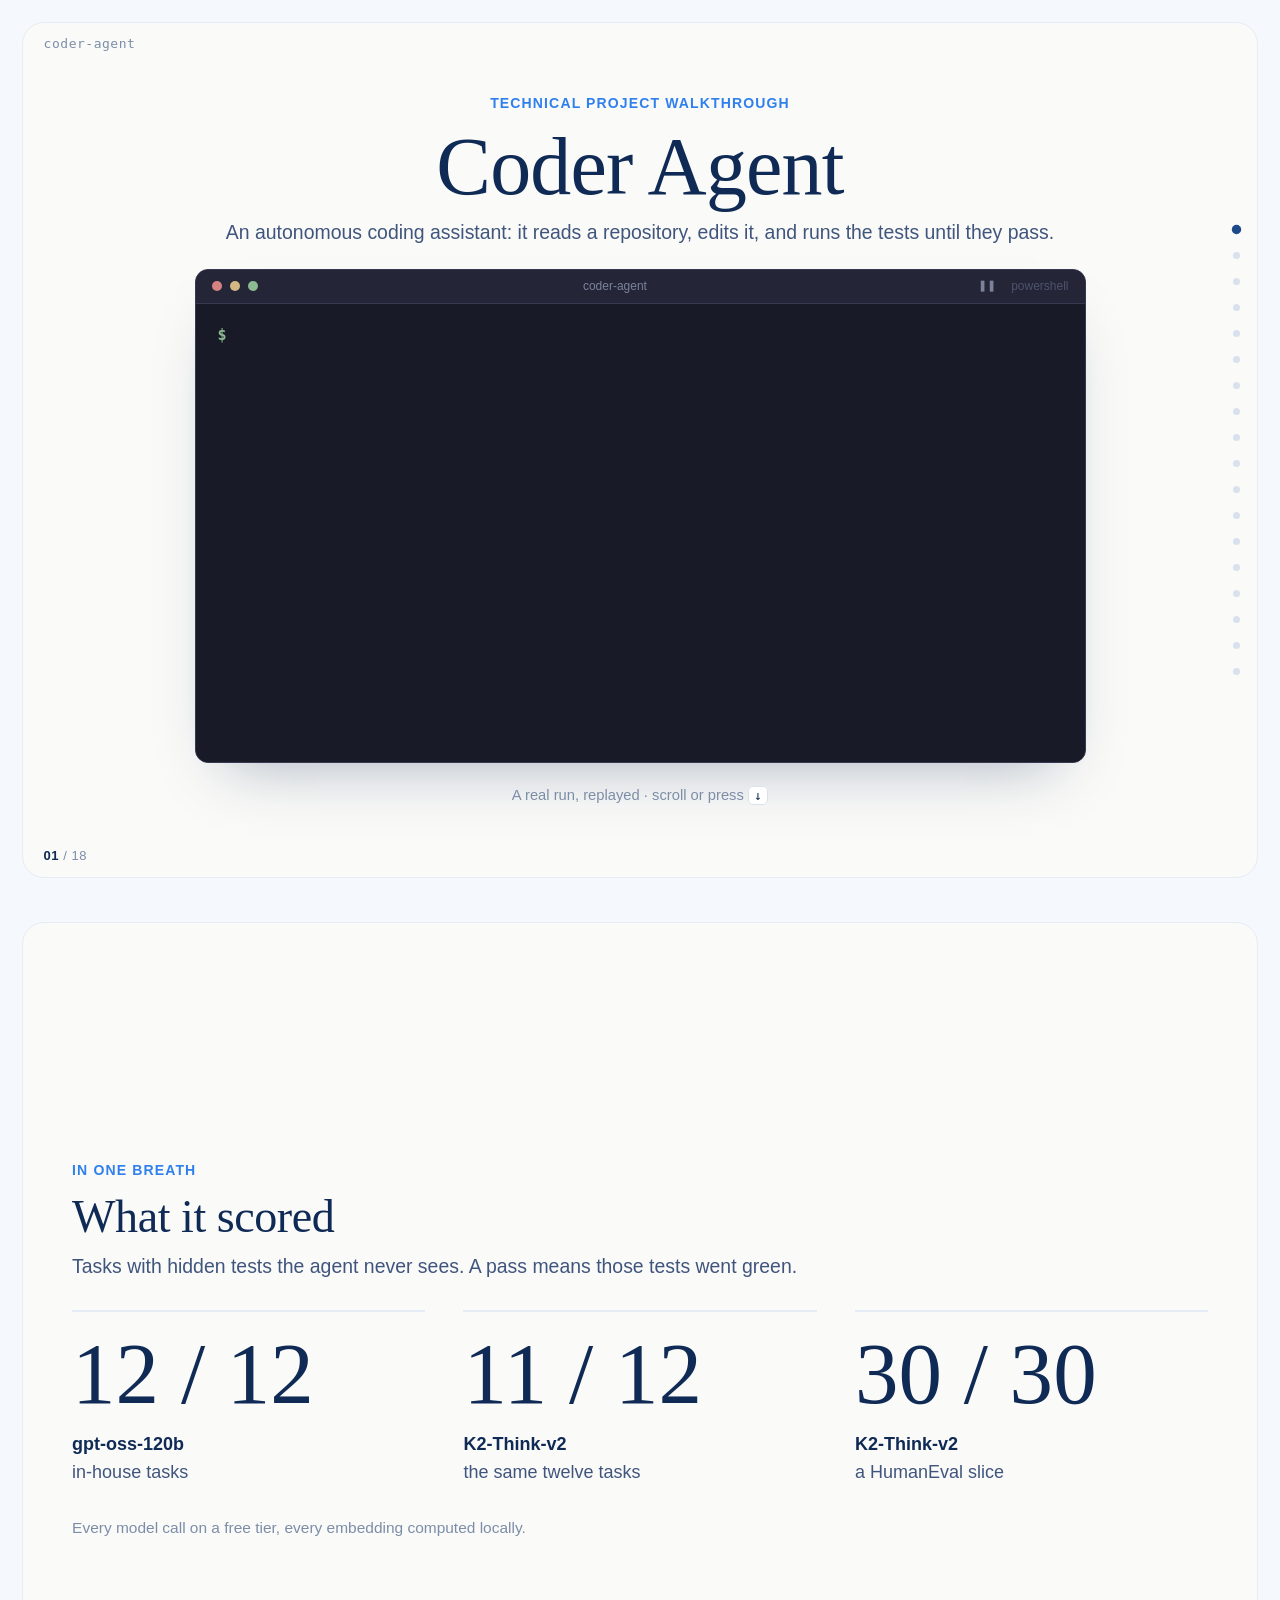
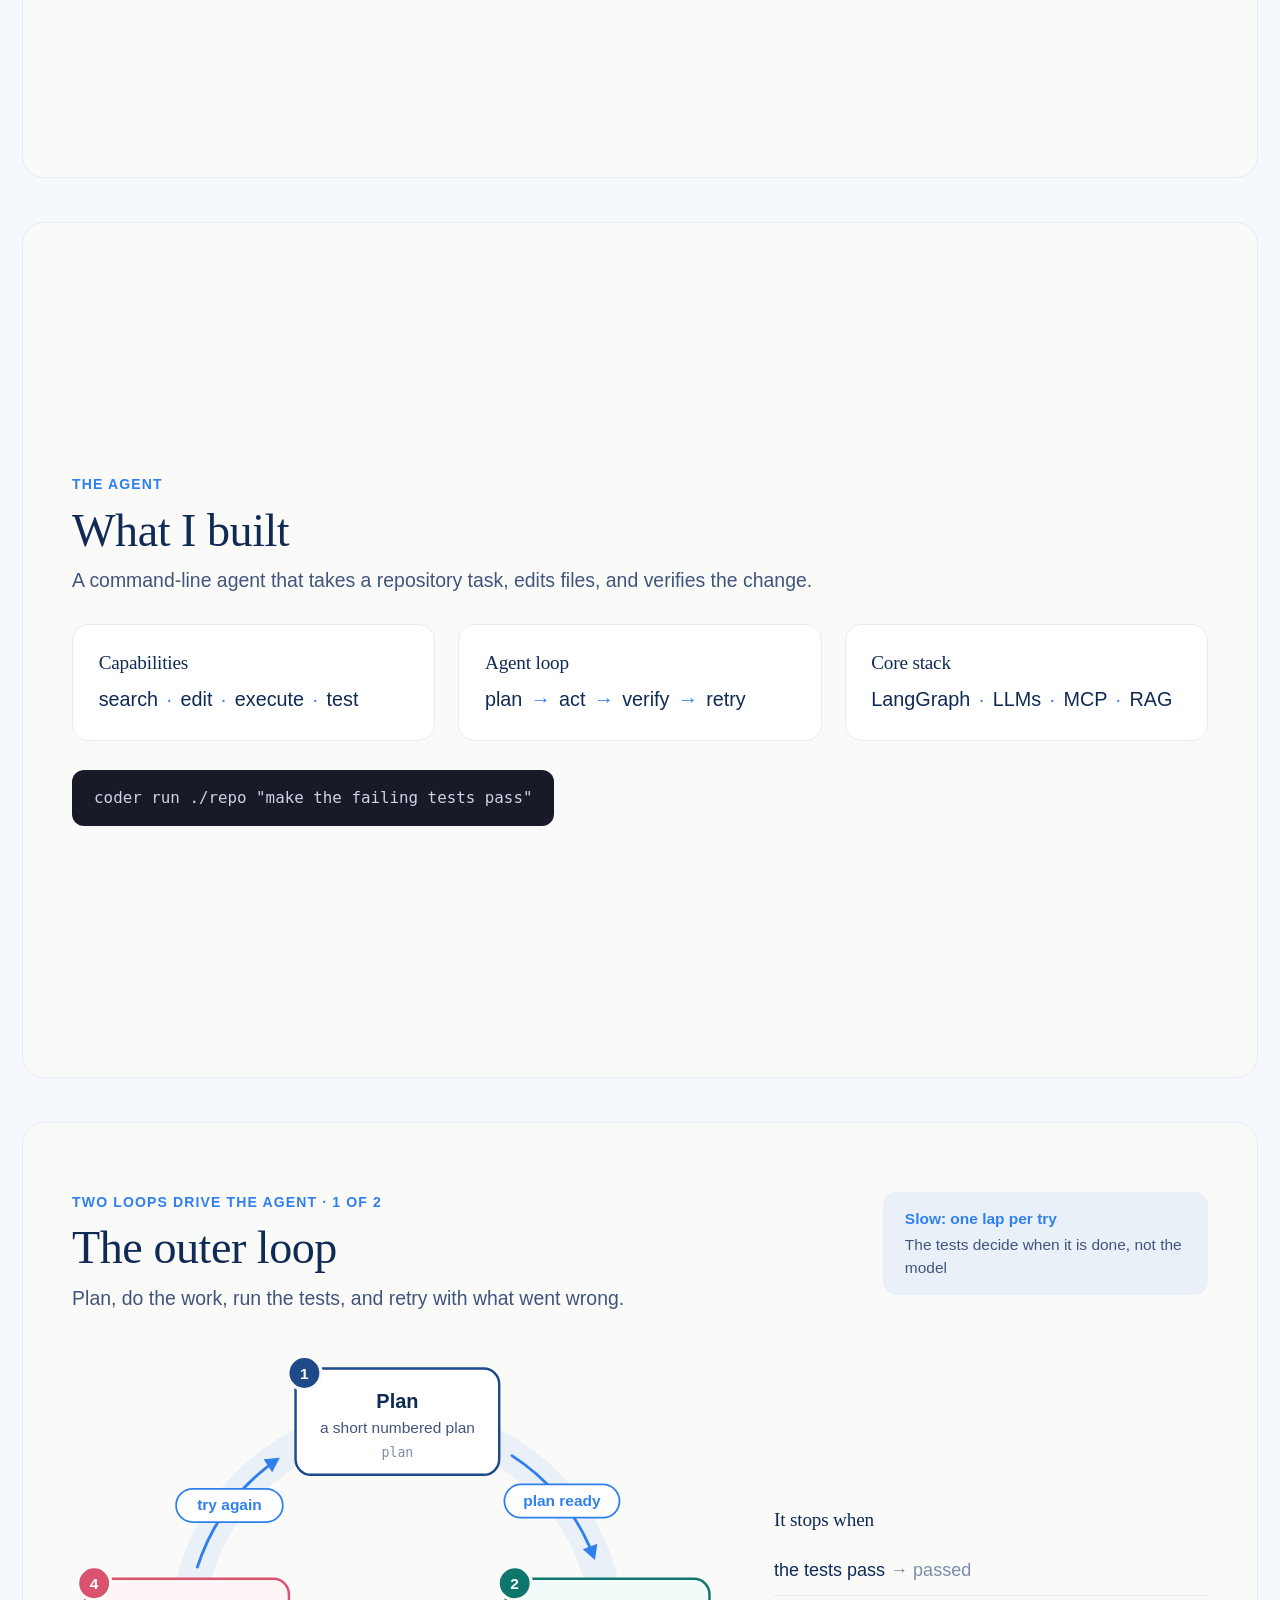
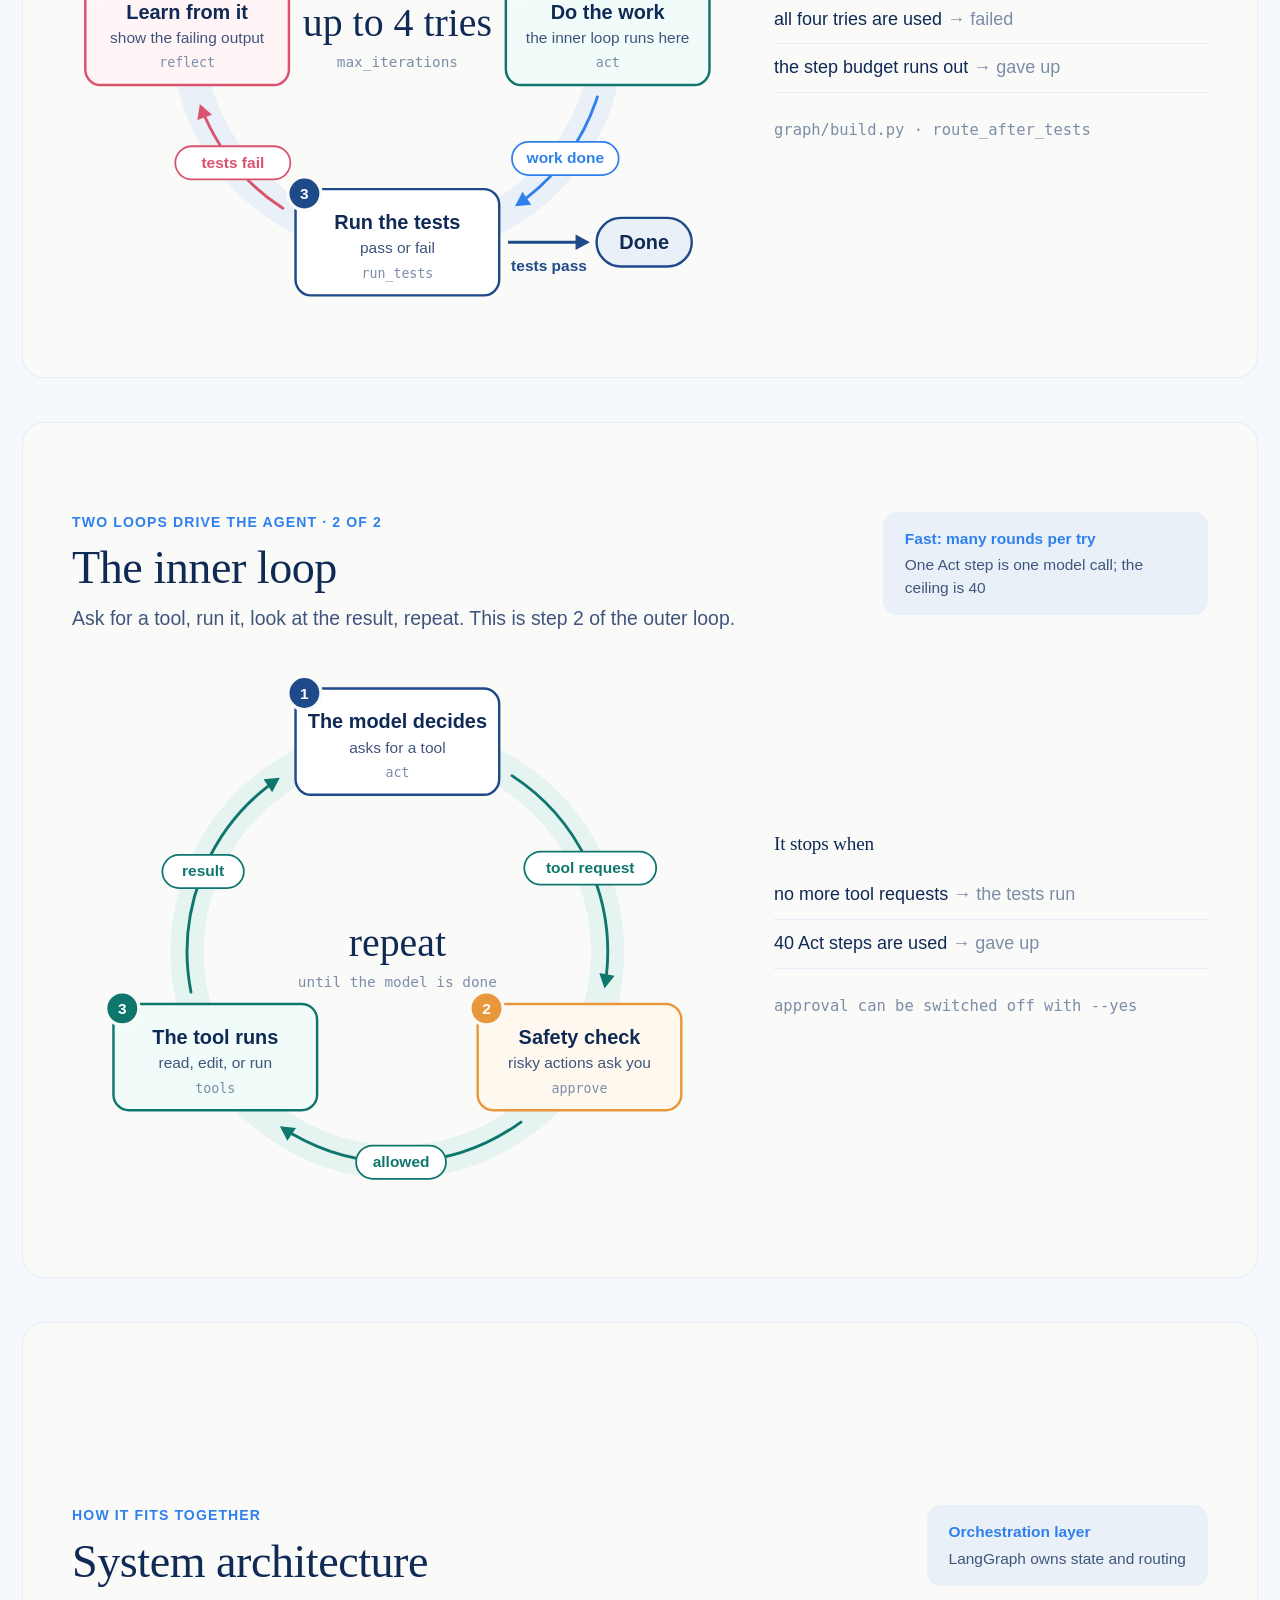
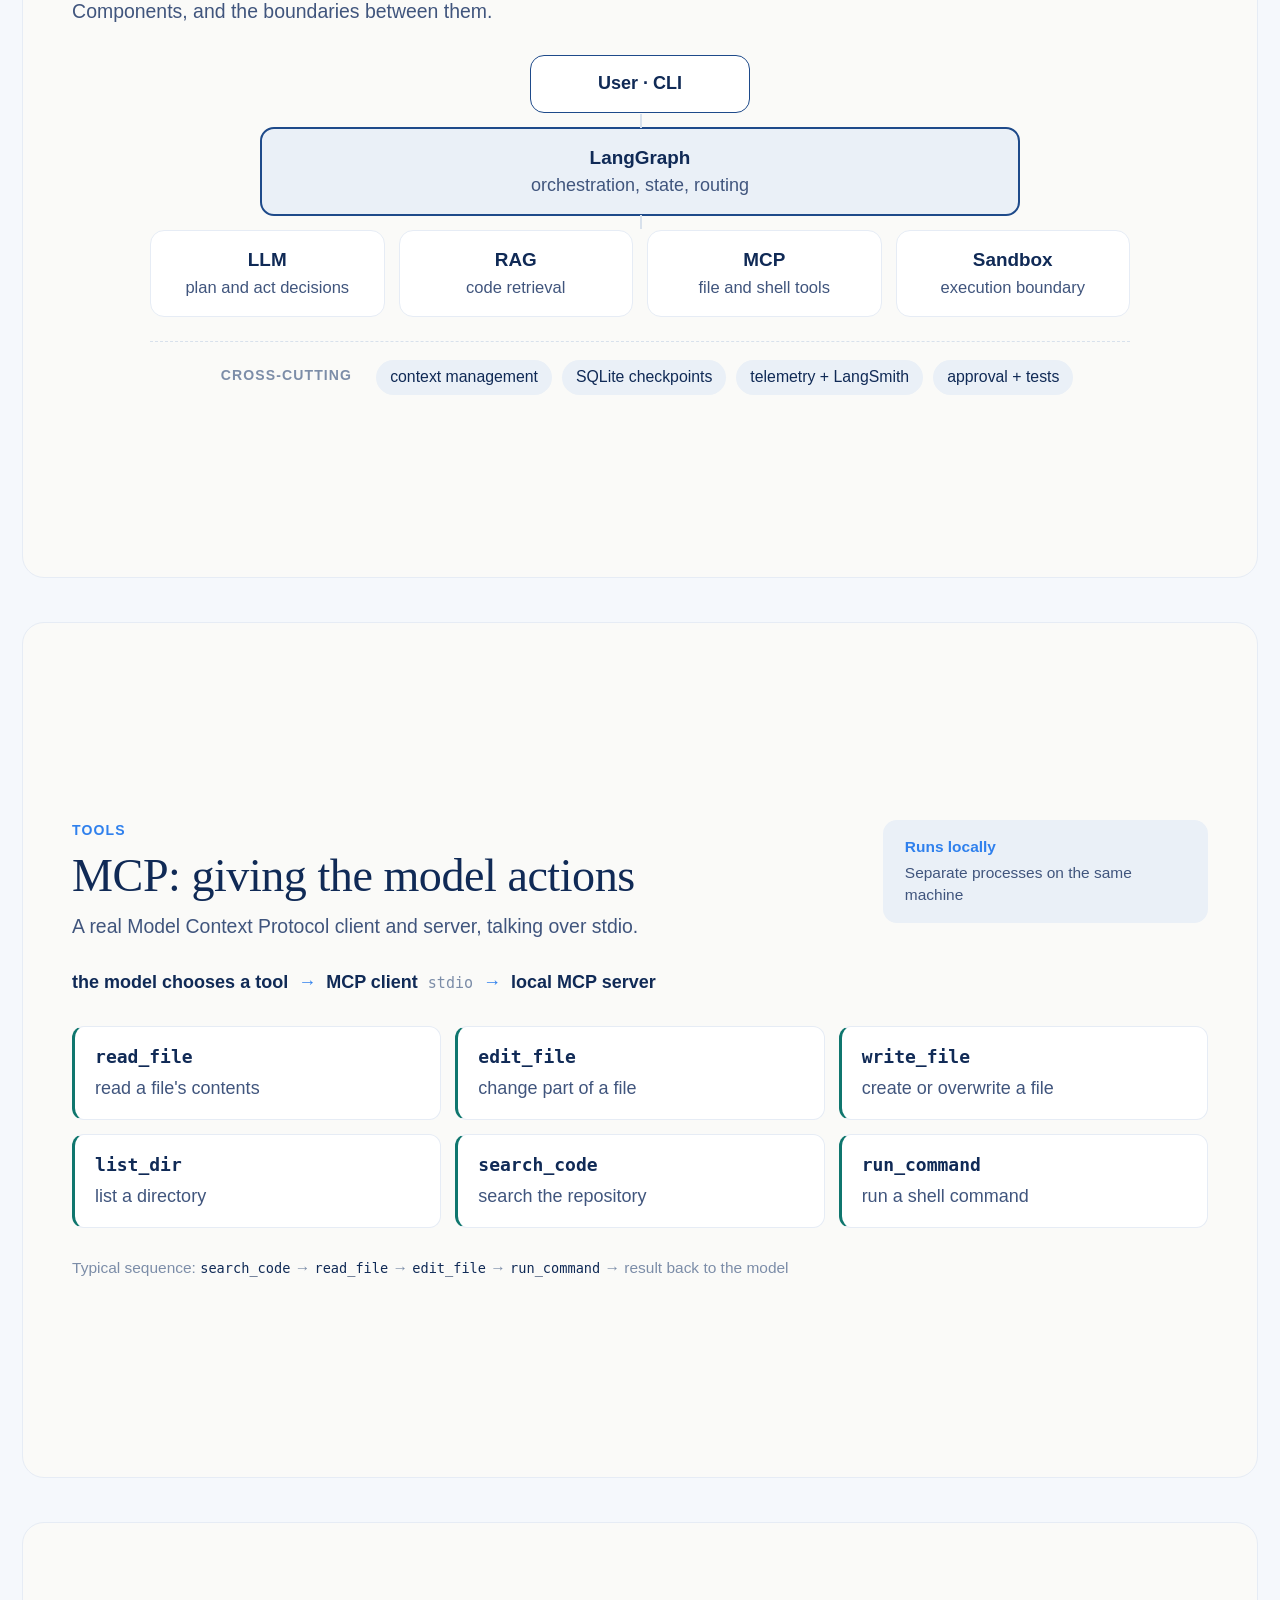
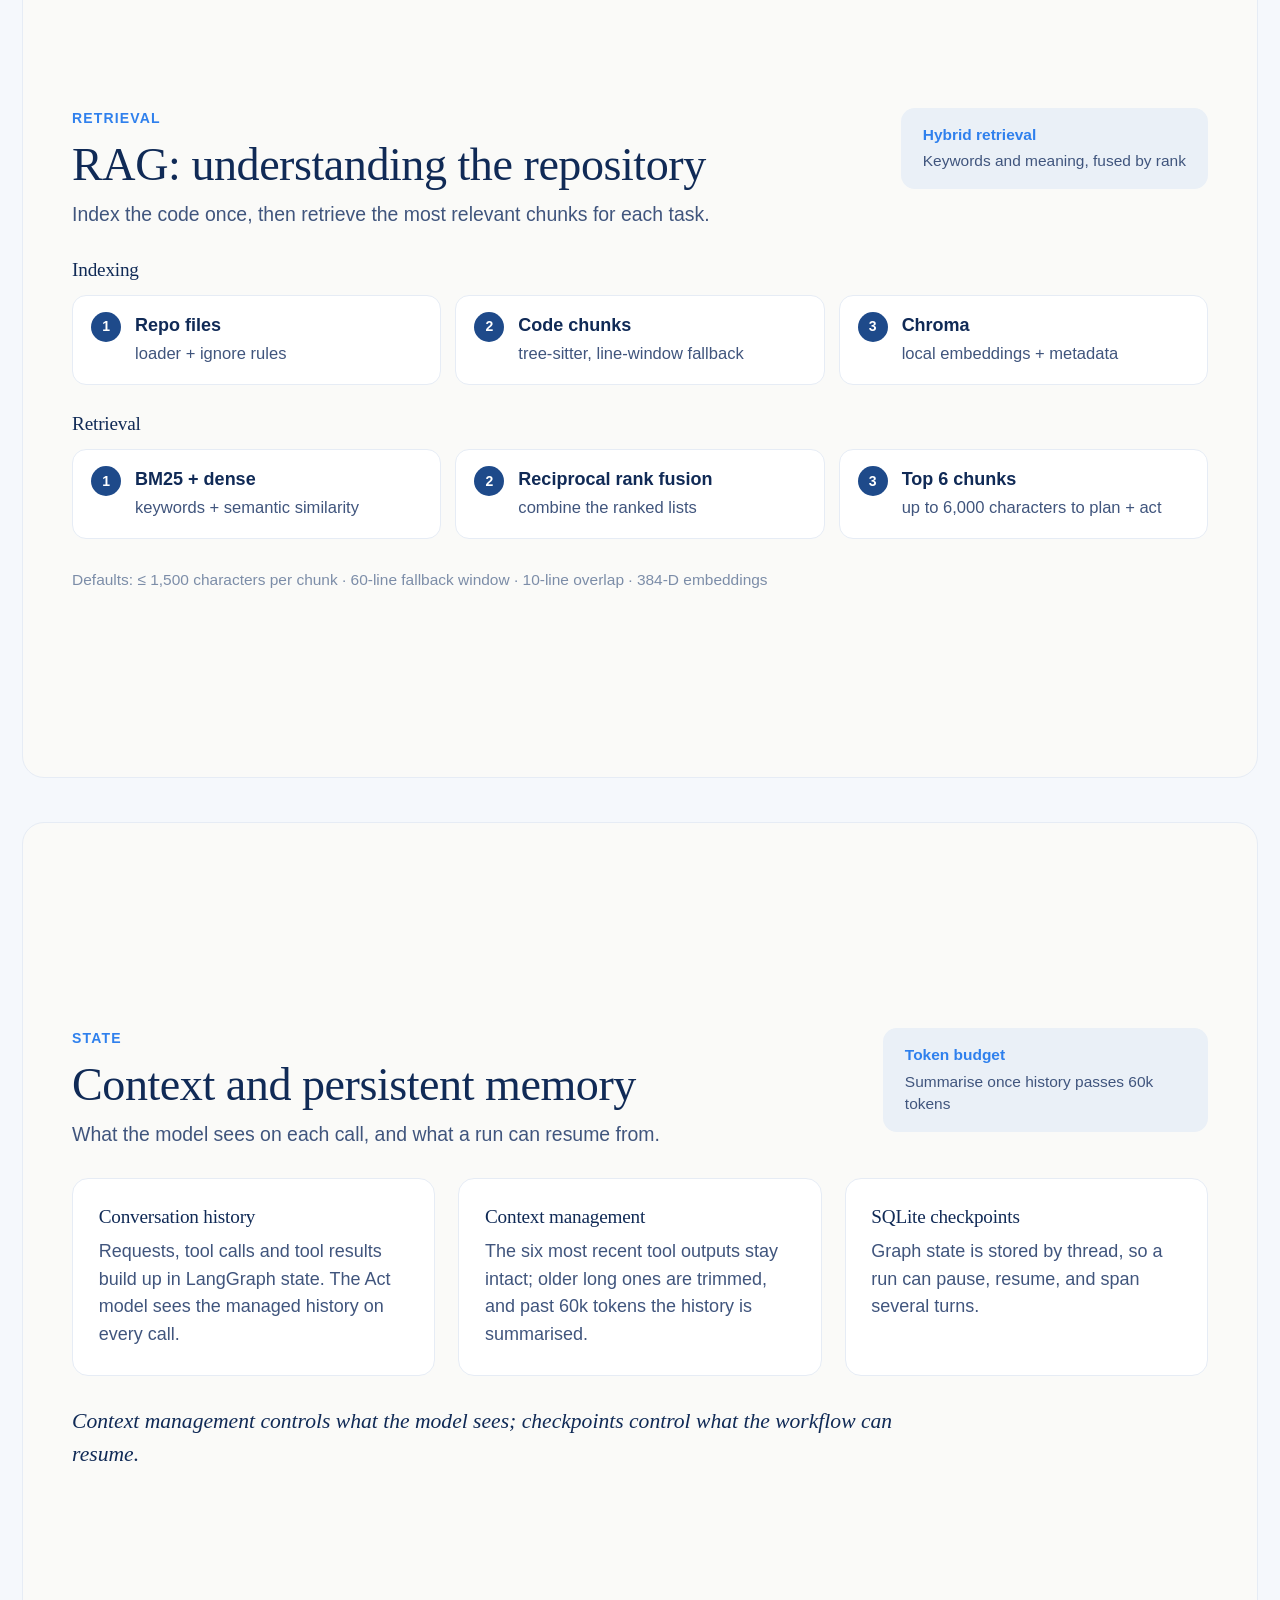
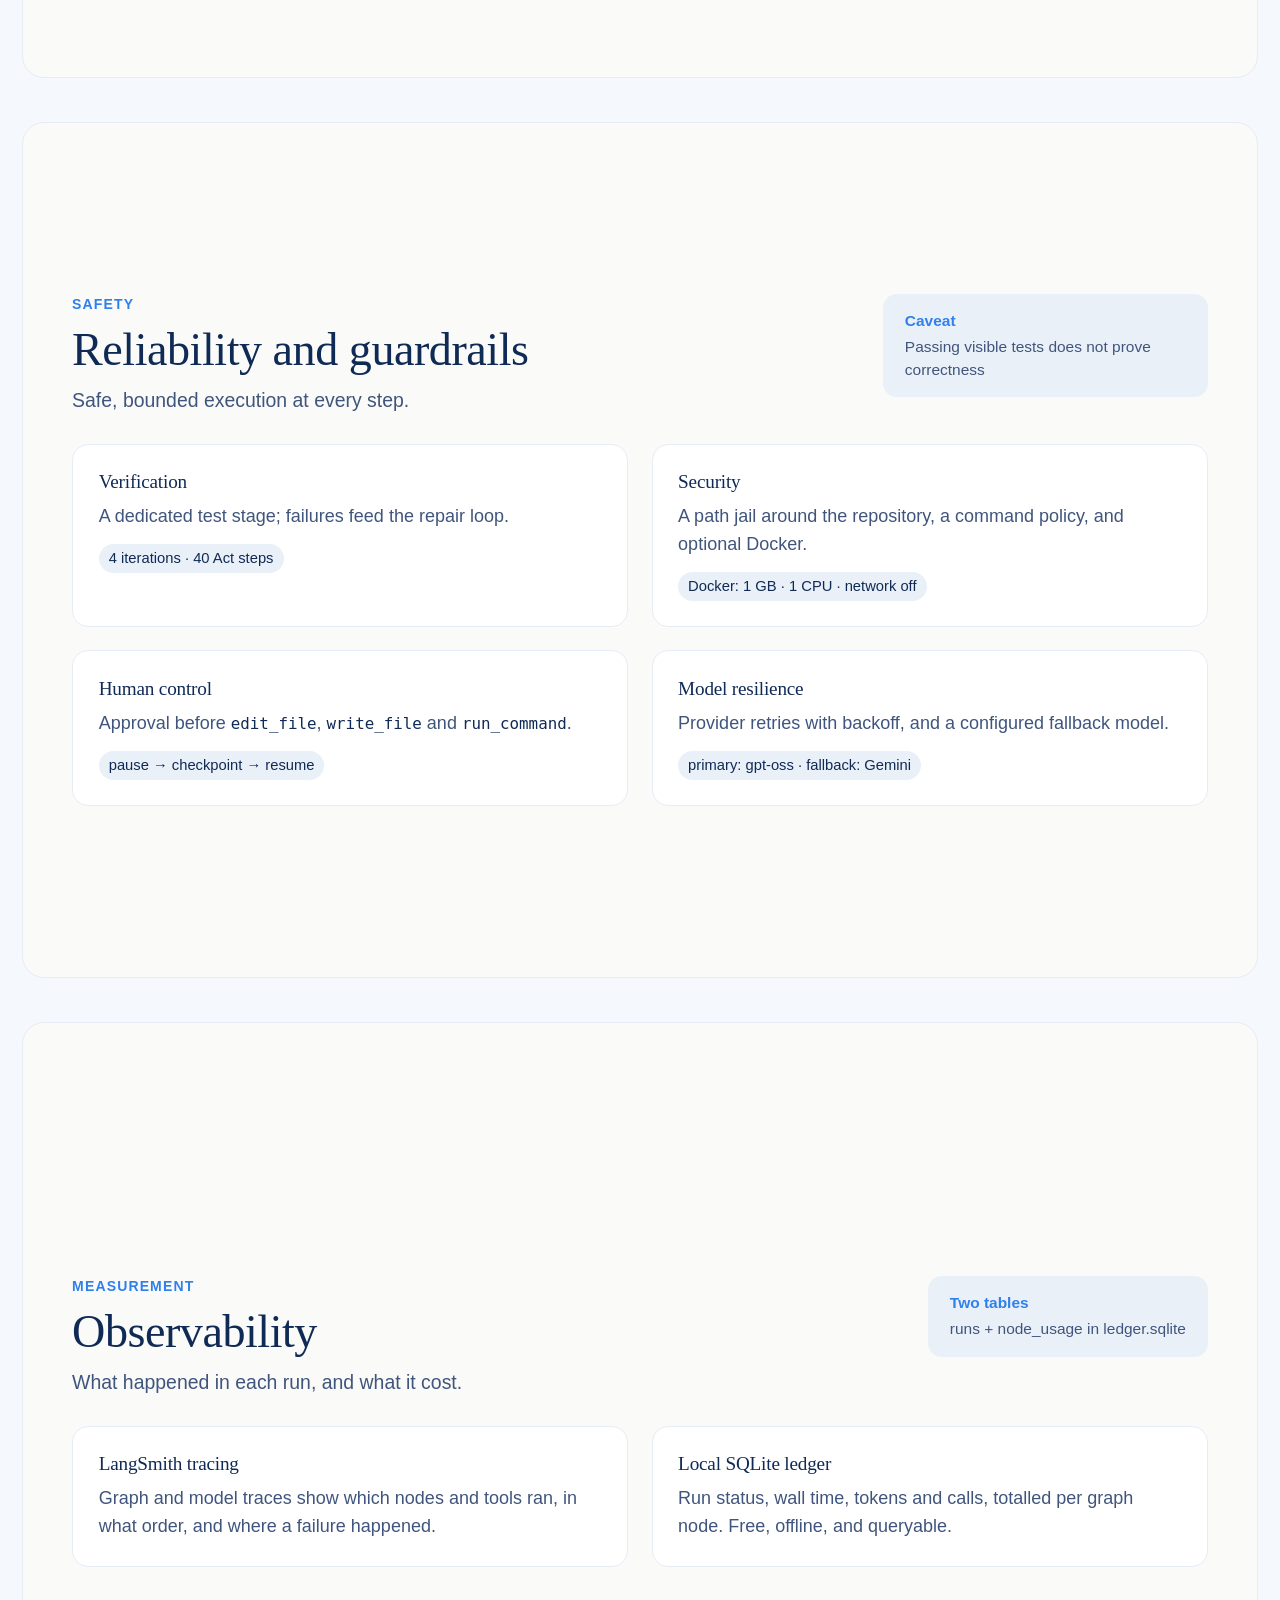
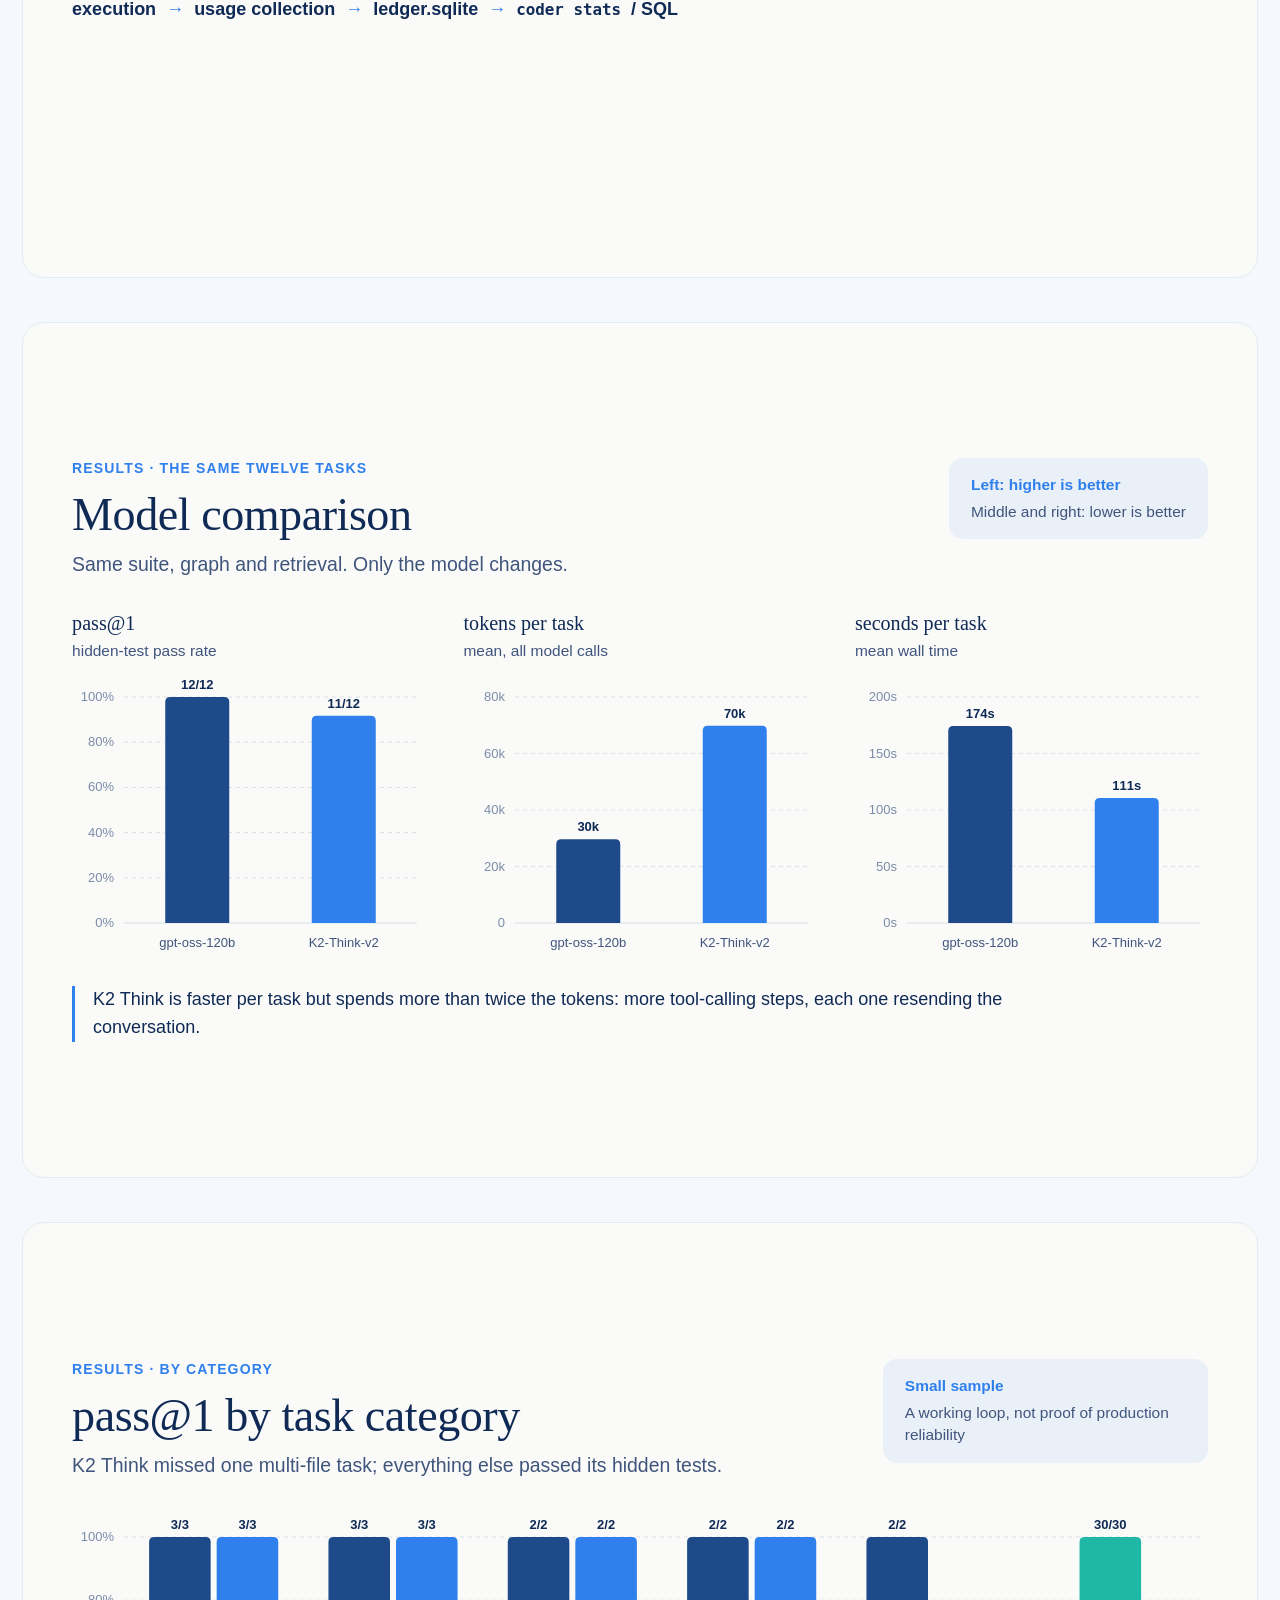
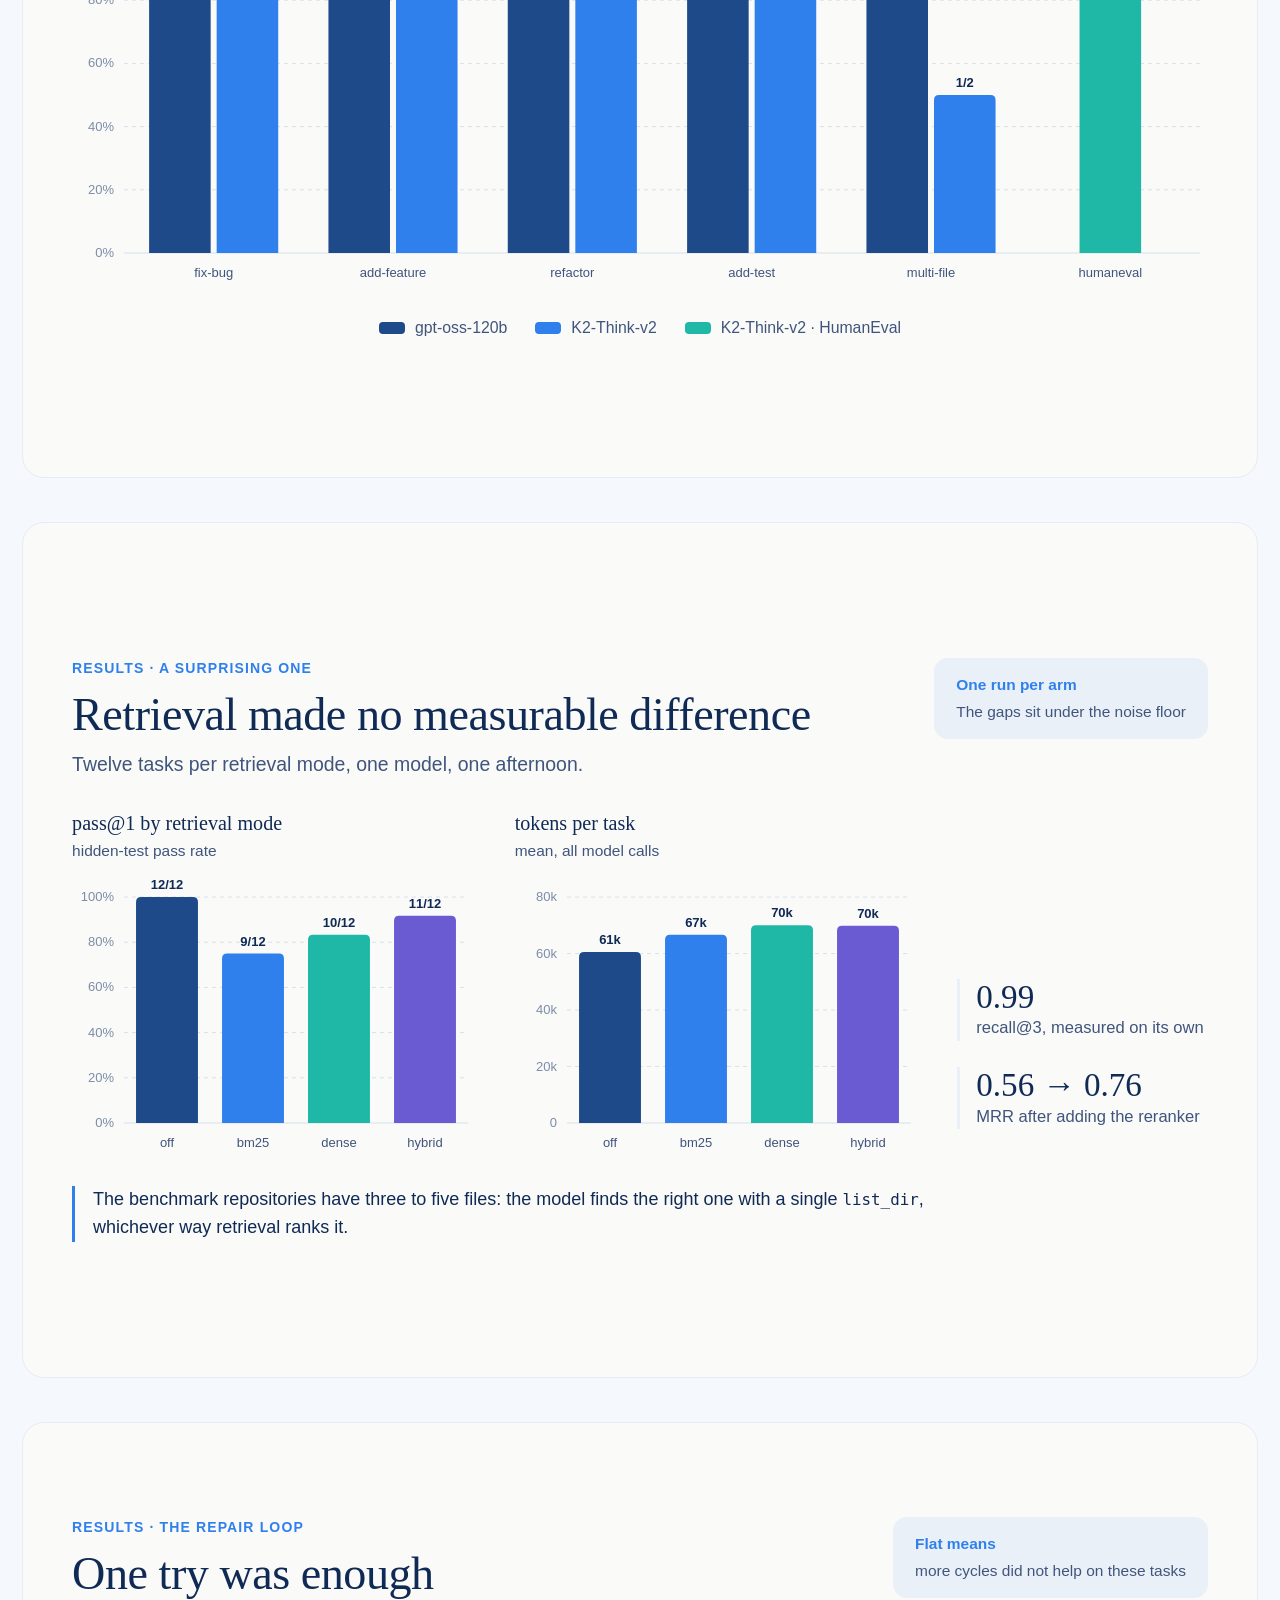
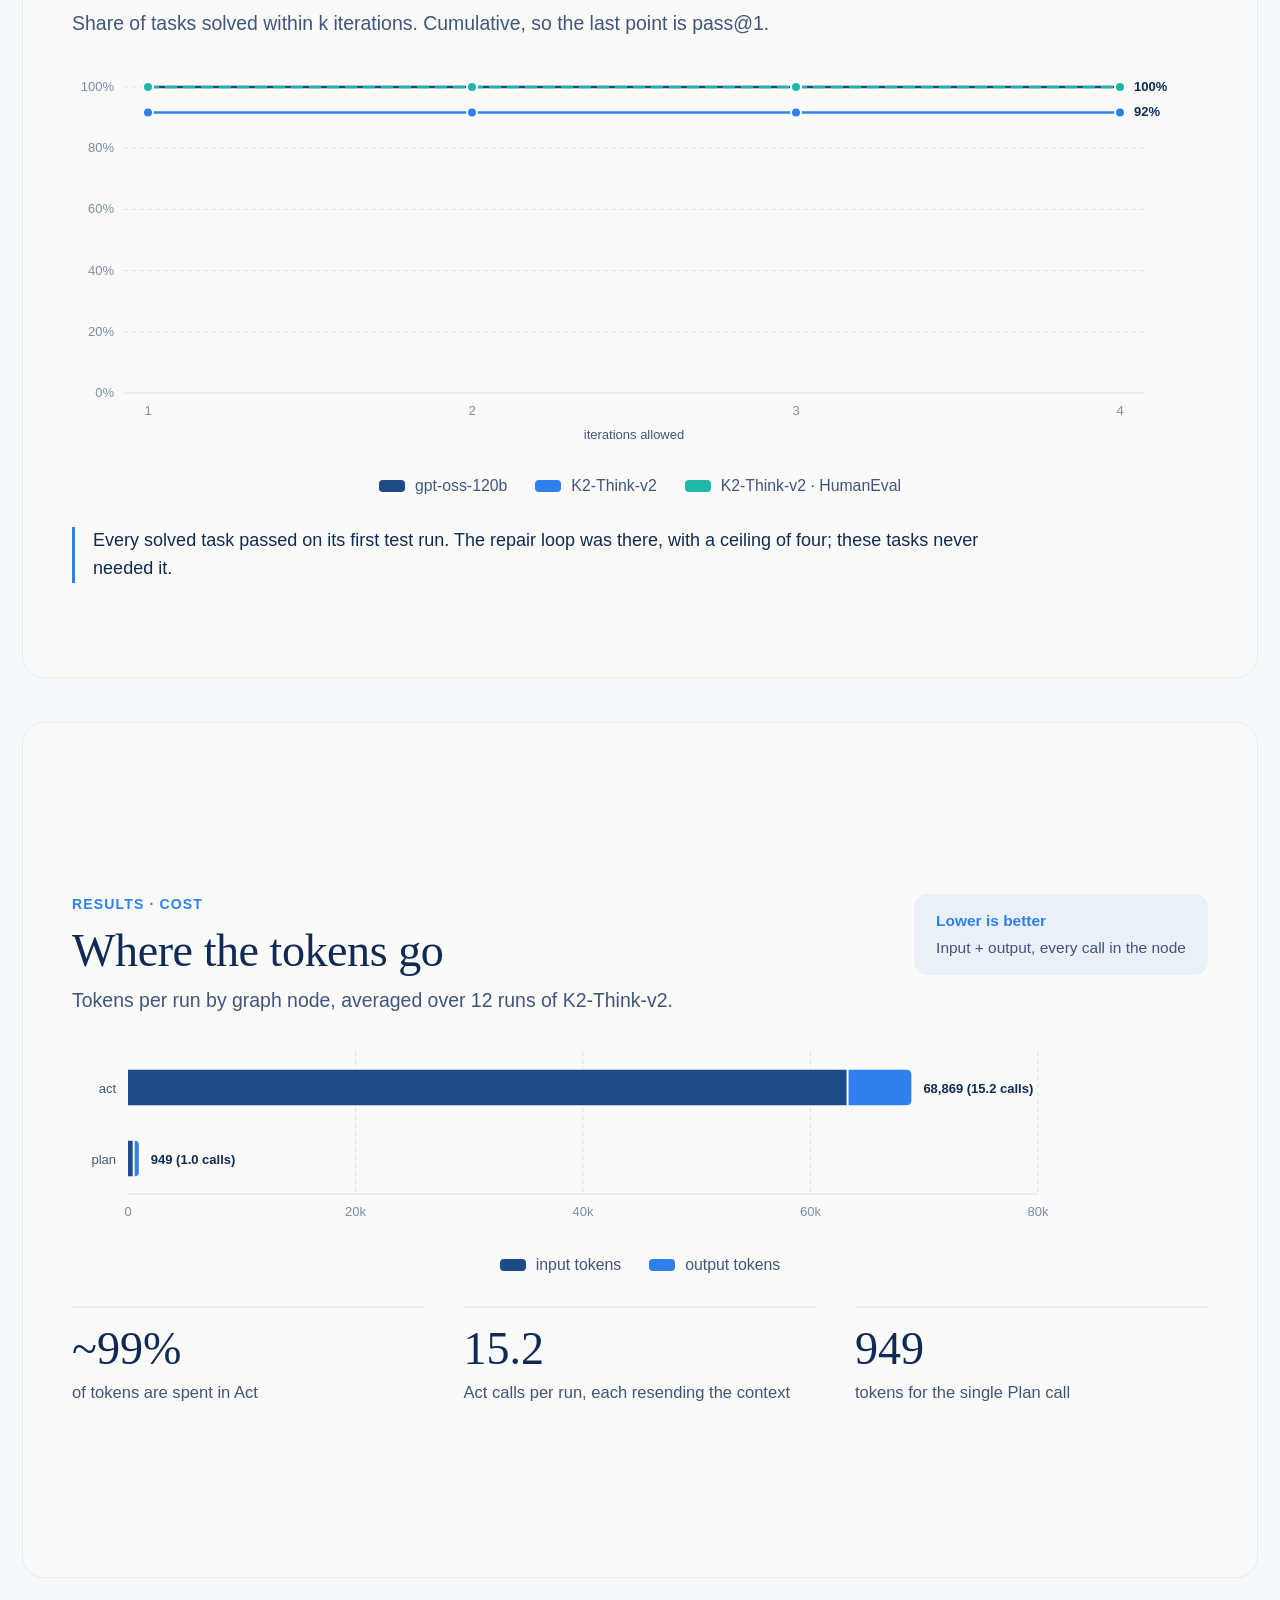
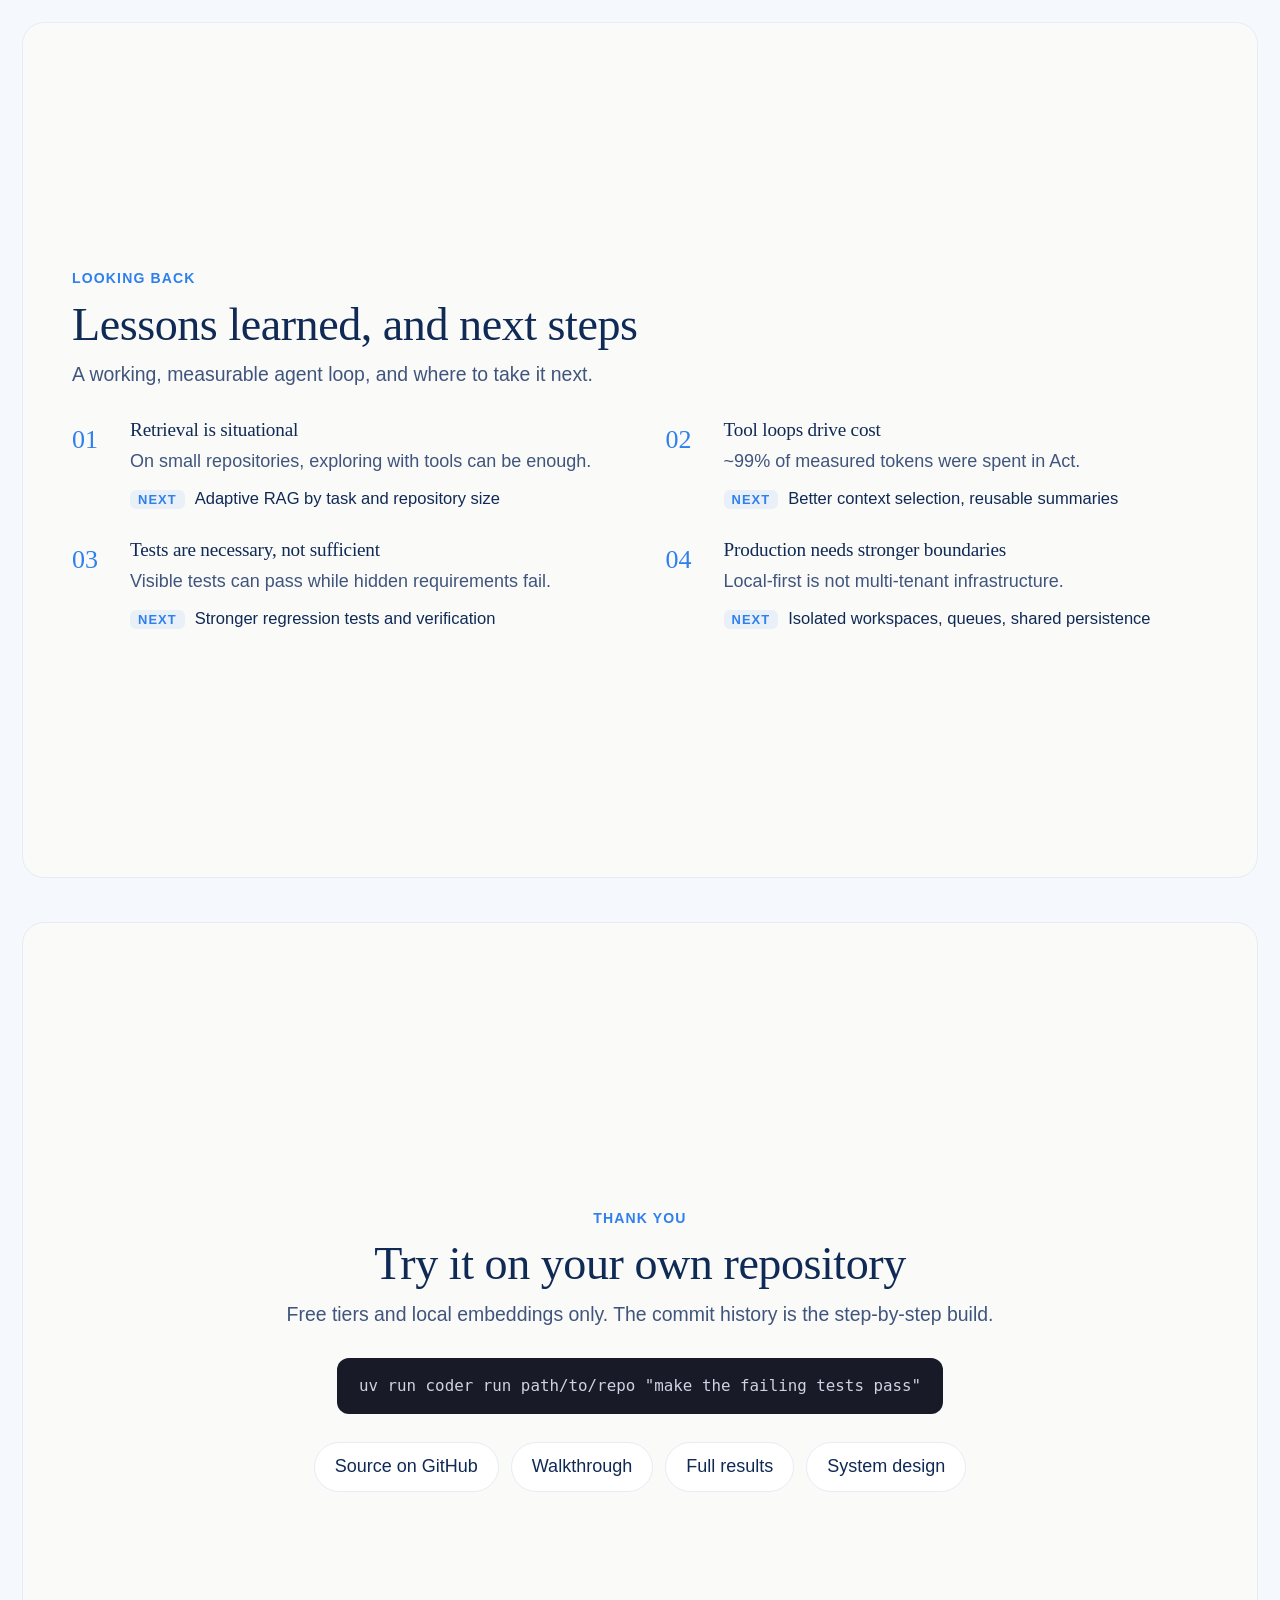
==== docs/talk/index.html @ 86149ad6 "feat: the talk as a web page, with charts drawn from the eval results docs/talk/ turns the deck into" ====
<!doctype html>
<html lang="en">
<head>
  <meta charset="utf-8">
  <meta name="viewport" content="width=device-width, initial-scale=1">
  <title>Coder Agent · the talk</title>
  <meta name="description" content="A walkthrough of coder-agent, a terminal coding agent built on LangGraph, MCP and local RAG, with charts drawn from its real eval results.">
  <!-- The recording's window chrome and player come from the docs site itself, so the hero is
       the same cast the landing page and the README show. -->
  <link rel="stylesheet" href="../assets/cast-player.css">
  <link rel="stylesheet" href="talk.css">
</head>
<body>

<!-- Fixed chrome: the way back to the docs site, the screen counter, and the dot rail (built by
     talk.js from the sections below, so adding a screen needs no change here). -->
<a class="brand" href="../">coder-agent</a>
<nav class="rail" aria-label="Screens"></nav>
<p class="counter" aria-hidden="true"><span class="counter-now">01</span> / <span class="counter-all">18</span></p>

<main>

  <!-- 1 · Hero ------------------------------------------------------------------------------ -->
  <section class="screen hero" id="start" data-title="Coder Agent">
    <div class="slide">
      <header class="hero-head">
        <p class="eyebrow">Technical project walkthrough</p>
        <h1>Coder Agent</h1>
        <p class="lede">An autonomous coding assistant: it reads a repository, edits it, and runs
          the tests until they pass.</p>
      </header>
      <div class="cast-player" data-src="../figures/demo.frames.json"></div>
      <p class="hint">A real run, replayed · scroll or press <kbd>↓</kbd></p>
    </div>
  </section>

  <!-- 2 · Scores ---------------------------------------------------------------------------- -->
  <section class="screen" id="scores" data-title="What it scored">
    <div class="slide">
      <header class="head">
        <div>
          <p class="eyebrow">In one breath</p>
          <h2>What it scored</h2>
          <p class="lede">Tasks with hidden tests the agent never sees. A pass means those tests went green.</p>
        </div>
      </header>
      <div class="scores">
        <div class="score">
          <p class="score-value" data-stat="model0_score">12 / 12</p>
          <p class="score-label"><span data-stat="model0_name">gpt-oss-120b</span></p>
          <p class="score-note">in-house tasks</p>
        </div>
        <div class="score">
          <p class="score-value" data-stat="model1_score">11 / 12</p>
          <p class="score-label"><span data-stat="model1_name">K2-Think-v2</span></p>
          <p class="score-note">the same twelve tasks</p>
        </div>
        <div class="score">
          <p class="score-value" data-stat="humaneval_score">30 / 30</p>
          <p class="score-label"><span data-stat="model1_name">K2-Think-v2</span></p>
          <p class="score-note">a HumanEval slice</p>
        </div>
      </div>
      <p class="aside">Every model call on a free tier, every embedding computed locally.</p>
    </div>
  </section>

  <!-- 3 · What I built ---------------------------------------------------------------------- -->
  <section class="screen" id="built" data-title="What I built">
    <div class="slide">
      <header class="head">
        <div>
          <p class="eyebrow">The agent</p>
          <h2>What I built</h2>
          <p class="lede">A command-line agent that takes a repository task, edits files, and verifies the change.</p>
        </div>
      </header>
      <div class="trio">
        <article class="card">
          <h3>Capabilities</h3>
          <p class="flow">search <i>·</i> edit <i>·</i> execute <i>·</i> test</p>
        </article>
        <article class="card">
          <h3>Agent loop</h3>
          <p class="flow">plan <i>→</i> act <i>→</i> verify <i>→</i> retry</p>
        </article>
        <article class="card">
          <h3>Core stack</h3>
          <p class="flow">LangGraph <i>·</i> LLMs <i>·</i> MCP <i>·</i> RAG</p>
        </article>
      </div>
      <p class="command"><code>coder run ./repo "make the failing tests pass"</code></p>
    </div>
  </section>

  <!-- 4 · Outer loop ------------------------------------------------------------------------ -->
  <section class="screen" id="outer-loop" data-title="The outer loop">
    <div class="slide">
      <header class="head">
        <div>
          <p class="eyebrow">Two loops drive the agent · 1 of 2</p>
          <h2>The outer loop</h2>
          <p class="lede">Plan, do the work, run the tests, and retry with what went wrong.</p>
        </div>
        <aside class="callout"><b>Slow: one lap per try</b>The tests decide when it is done, not the model</aside>
      </header>
      <div class="diagram-row">
        <div class="diagram" data-loop="outer" role="img"
             aria-label="Outer loop: plan, do the work, run the tests; if they fail, learn from the failing output and plan again, up to four tries; if they pass, done."></div>
        <div class="stops">
          <h3>It stops when</h3>
          <ul>
            <li>the tests pass <span>→ passed</span></li>
            <li>all four tries are used <span>→ failed</span></li>
            <li>the step budget runs out <span>→ gave up</span></li>
          </ul>
          <p class="source">graph/build.py · route_after_tests</p>
        </div>
      </div>
    </div>
  </section>

  <!-- 5 · Inner loop ------------------------------------------------------------------------ -->
  <section class="screen" id="inner-loop" data-title="The inner loop">
    <div class="slide">
      <header class="head">
        <div>
          <p class="eyebrow">Two loops drive the agent · 2 of 2</p>
          <h2>The inner loop</h2>
          <p class="lede">Ask for a tool, run it, look at the result, repeat. This is step 2 of the outer loop.</p>
        </div>
        <aside class="callout"><b>Fast: many rounds per try</b>One Act step is one model call; the ceiling is 40</aside>
      </header>
      <div class="diagram-row">
        <div class="diagram" data-loop="inner" role="img"
             aria-label="Inner loop: the model asks for a tool, a safety check asks you before risky actions, the tool runs and its result goes back to the model, until the model is done."></div>
        <div class="stops">
          <h3>It stops when</h3>
          <ul>
            <li>no more tool requests <span>→ the tests run</span></li>
            <li>40 Act steps are used <span>→ gave up</span></li>
          </ul>
          <p class="source">approval can be switched off with --yes</p>
        </div>
      </div>
    </div>
  </section>

  <!-- 6 · Architecture ---------------------------------------------------------------------- -->
  <section class="screen" id="architecture" data-title="System architecture">
    <div class="slide">
      <header class="head">
        <div>
          <p class="eyebrow">How it fits together</p>
          <h2>System architecture</h2>
          <p class="lede">Components, and the boundaries between them.</p>
        </div>
        <aside class="callout"><b>Orchestration layer</b>LangGraph owns state and routing</aside>
      </header>
      <div class="arch">
        <div class="arch-user">User · CLI</div>
        <div class="arch-graph"><b>LangGraph</b> orchestration, state, routing</div>
        <div class="arch-parts">
          <div class="arch-part"><b>LLM</b><span>plan and act decisions</span></div>
          <div class="arch-part"><b>RAG</b><span>code retrieval</span></div>
          <div class="arch-part"><b>MCP</b><span>file and shell tools</span></div>
          <div class="arch-part"><b>Sandbox</b><span>execution boundary</span></div>
        </div>
        <div class="arch-cross">
          <span class="arch-cross-label">Cross-cutting</span>
          <span>context management</span><span>SQLite checkpoints</span><span>telemetry + LangSmith</span><span>approval + tests</span>
        </div>
      </div>
    </div>
  </section>

  <!-- 7 · MCP ------------------------------------------------------------------------------- -->
  <section class="screen" id="mcp" data-title="MCP: giving the model actions">
    <div class="slide">
      <header class="head">
        <div>
          <p class="eyebrow">Tools</p>
          <h2>MCP: giving the model actions</h2>
          <p class="lede">A real Model Context Protocol client and server, talking over stdio.</p>
        </div>
        <aside class="callout"><b>Runs locally</b>Separate processes on the same machine</aside>
      </header>
      <ol class="pipe">
        <li>the model chooses a tool</li>
        <li>MCP client <small>stdio</small></li>
        <li>local MCP server</li>
      </ol>
      <div class="tools">
        <div><code>read_file</code><span>read a file's contents</span></div>
        <div><code>edit_file</code><span>change part of a file</span></div>
        <div><code>write_file</code><span>create or overwrite a file</span></div>
        <div><code>list_dir</code><span>list a directory</span></div>
        <div><code>search_code</code><span>search the repository</span></div>
        <div><code>run_command</code><span>run a shell command</span></div>
      </div>
      <p class="aside">Typical sequence: <code>search_code</code> → <code>read_file</code> → <code>edit_file</code> → <code>run_command</code> → result back to the model</p>
    </div>
  </section>

  <!-- 8 · RAG ------------------------------------------------------------------------------- -->
  <section class="screen" id="rag" data-title="RAG: understanding the repository">
    <div class="slide">
      <header class="head">
        <div>
          <p class="eyebrow">Retrieval</p>
          <h2>RAG: understanding the repository</h2>
          <p class="lede">Index the code once, then retrieve the most relevant chunks for each task.</p>
        </div>
        <aside class="callout"><b>Hybrid retrieval</b>Keywords and meaning, fused by rank</aside>
      </header>
      <div class="lanes">
        <div class="lane">
          <h3>Indexing</h3>
          <ol class="steps">
            <li><b>Repo files</b><span>loader + ignore rules</span></li>
            <li><b>Code chunks</b><span>tree-sitter, line-window fallback</span></li>
            <li><b>Chroma</b><span>local embeddings + metadata</span></li>
          </ol>
        </div>
        <div class="lane">
          <h3>Retrieval</h3>
          <ol class="steps">
            <li><b>BM25 + dense</b><span>keywords + semantic similarity</span></li>
            <li><b>Reciprocal rank fusion</b><span>combine the ranked lists</span></li>
            <li><b>Top 6 chunks</b><span>up to 6,000 characters to plan + act</span></li>
          </ol>
        </div>
      </div>
      <p class="source">Defaults: ≤ 1,500 characters per chunk · 60-line fallback window · 10-line overlap · 384-D embeddings</p>
    </div>
  </section>

  <!-- 9 · Context and memory ---------------------------------------------------------------- -->
  <section class="screen" id="memory" data-title="Context and memory">
    <div class="slide">
      <header class="head">
        <div>
          <p class="eyebrow">State</p>
          <h2>Context and persistent memory</h2>
          <p class="lede">What the model sees on each call, and what a run can resume from.</p>
        </div>
        <aside class="callout"><b>Token budget</b>Summarise once history passes 60k tokens</aside>
      </header>
      <div class="trio">
        <article class="card">
          <h3>Conversation history</h3>
          <p>Requests, tool calls and tool results build up in LangGraph state. The Act model sees the managed history on every call.</p>
        </article>
        <article class="card">
          <h3>Context management</h3>
          <p>The six most recent tool outputs stay intact; older long ones are trimmed, and past 60k tokens the history is summarised.</p>
        </article>
        <article class="card">
          <h3>SQLite checkpoints</h3>
          <p>Graph state is stored by thread, so a run can pause, resume, and span several turns.</p>
        </article>
      </div>
      <p class="pull">Context management controls what the model sees; checkpoints control what the workflow can resume.</p>
    </div>
  </section>

  <!-- 10 · Guardrails ----------------------------------------------------------------------- -->
  <section class="screen" id="guardrails" data-title="Reliability and guardrails">
    <div class="slide">
      <header class="head">
        <div>
          <p class="eyebrow">Safety</p>
          <h2>Reliability and guardrails</h2>
          <p class="lede">Safe, bounded execution at every step.</p>
        </div>
        <aside class="callout"><b>Caveat</b>Passing visible tests does not prove correctness</aside>
      </header>
      <div class="quad">
        <article class="card">
          <h3>Verification</h3>
          <p>A dedicated test stage; failures feed the repair loop.</p>
          <p class="meta">4 iterations · 40 Act steps</p>
        </article>
        <article class="card">
          <h3>Security</h3>
          <p>A path jail around the repository, a command policy, and optional Docker.</p>
          <p class="meta">Docker: 1 GB · 1 CPU · network off</p>
        </article>
        <article class="card">
          <h3>Human control</h3>
          <p>Approval before <code>edit_file</code>, <code>write_file</code> and <code>run_command</code>.</p>
          <p class="meta">pause → checkpoint → resume</p>
        </article>
        <article class="card">
          <h3>Model resilience</h3>
          <p>Provider retries with backoff, and a configured fallback model.</p>
          <p class="meta">primary: gpt-oss · fallback: Gemini</p>
        </article>
      </div>
    </div>
  </section>

  <!-- 11 · Observability -------------------------------------------------------------------- -->
  <section class="screen" id="observability" data-title="Observability">
    <div class="slide">
      <header class="head">
        <div>
          <p class="eyebrow">Measurement</p>
          <h2>Observability</h2>
          <p class="lede">What happened in each run, and what it cost.</p>
        </div>
        <aside class="callout"><b>Two tables</b>runs + node_usage in ledger.sqlite</aside>
      </header>
      <div class="duo">
        <article class="card">
          <h3>LangSmith tracing</h3>
          <p>Graph and model traces show which nodes and tools ran, in what order, and where a failure happened.</p>
        </article>
        <article class="card">
          <h3>Local SQLite ledger</h3>
          <p>Run status, wall time, tokens and calls, totalled per graph node. Free, offline, and queryable.</p>
        </article>
      </div>
      <ol class="pipe">
        <li>execution</li>
        <li>usage collection</li>
        <li>ledger.sqlite</li>
        <li><code>coder stats</code> / SQL</li>
      </ol>
    </div>
  </section>

  <!-- 12 · Model comparison ----------------------------------------------------------------- -->
  <section class="screen" id="models" data-title="Model comparison">
    <div class="slide">
      <header class="head">
        <div>
          <p class="eyebrow">Results · the same twelve tasks</p>
          <h2>Model comparison</h2>
          <p class="lede">Same suite, graph and retrieval. Only the model changes.</p>
        </div>
        <aside class="callout"><b>Left: higher is better</b>Middle and right: lower is better</aside>
      </header>
      <div class="panels three">
        <figure class="panel"><figcaption><b>pass@1</b>hidden-test pass rate</figcaption><div class="chart" data-chart="model-pass"></div></figure>
        <figure class="panel"><figcaption><b>tokens per task</b>mean, all model calls</figcaption><div class="chart" data-chart="model-tokens"></div></figure>
        <figure class="panel"><figcaption><b>seconds per task</b>mean wall time</figcaption><div class="chart" data-chart="model-seconds"></div></figure>
      </div>
      <p class="takeaway">K2 Think is faster per task but spends more than twice the tokens: more tool-calling steps, each one resending the conversation.</p>
    </div>
  </section>

  <!-- 13 · Pass rate by category ------------------------------------------------------------ -->
  <section class="screen" id="categories" data-title="pass@1 by task category">
    <div class="slide">
      <header class="head">
        <div>
          <p class="eyebrow">Results · by category</p>
          <h2>pass@1 by task category</h2>
          <p class="lede">K2 Think missed one multi-file task; everything else passed its hidden tests.</p>
        </div>
        <aside class="callout"><b>Small sample</b>A working loop, not proof of production reliability</aside>
      </header>
      <div class="chart tall" data-chart="categories"></div>
      <div class="legend" data-legend="categories"></div>
    </div>
  </section>

  <!-- 14 · Retrieval ablation --------------------------------------------------------------- -->
  <section class="screen" id="ablation" data-title="RAG ablation">
    <div class="slide">
      <header class="head">
        <div>
          <p class="eyebrow">Results · a surprising one</p>
          <h2>Retrieval made no measurable difference</h2>
          <p class="lede">Twelve tasks per retrieval mode, one model, one afternoon.</p>
        </div>
        <aside class="callout"><b>One run per arm</b>The gaps sit under the noise floor</aside>
      </header>
      <div class="panels two-plus">
        <figure class="panel"><figcaption><b>pass@1 by retrieval mode</b>hidden-test pass rate</figcaption><div class="chart" data-chart="ablation-pass"></div></figure>
        <figure class="panel"><figcaption><b>tokens per task</b>mean, all model calls</figcaption><div class="chart" data-chart="ablation-tokens"></div></figure>
        <div class="facts">
          <p><b data-stat="recall3">0.99</b>recall@3, measured on its own</p>
          <p><b><span data-stat="mrr">0.56</span> → <span data-stat="mrr_rerank">0.76</span></b>MRR after adding the reranker</p>
        </div>
      </div>
      <p class="takeaway">The benchmark repositories have three to five files: the model finds the right one with a single <code>list_dir</code>, whichever way retrieval ranks it.</p>
    </div>
  </section>

  <!-- 15 · Iterations ----------------------------------------------------------------------- -->
  <section class="screen" id="iterations" data-title="Tasks solved within k iterations">
    <div class="slide">
      <header class="head">
        <div>
          <p class="eyebrow">Results · the repair loop</p>
          <h2>One try was enough</h2>
          <p class="lede">Share of tasks solved within k iterations. Cumulative, so the last point is pass@1.</p>
        </div>
        <aside class="callout"><b>Flat means</b>more cycles did not help on these tasks</aside>
      </header>
      <div class="chart tall" data-chart="iterations"></div>
      <div class="legend" data-legend="iterations"></div>
      <p class="takeaway">Every solved task passed on its first test run. The repair loop was there, with a ceiling of four; these tasks never needed it.</p>
    </div>
  </section>

  <!-- 16 · Tokens --------------------------------------------------------------------------- -->
  <section class="screen" id="tokens" data-title="Where the tokens go">
    <div class="slide">
      <header class="head">
        <div>
          <p class="eyebrow">Results · cost</p>
          <h2>Where the tokens go</h2>
          <p class="lede" data-caption="nodes">Tokens per run by graph node, averaged over 12 runs of K2-Think-v2.</p>
        </div>
        <aside class="callout"><b>Lower is better</b>Input + output, every call in the node</aside>
      </header>
      <div class="chart short" data-chart="nodes"></div>
      <div class="legend" data-legend="nodes"></div>
      <div class="scores small">
        <div class="score"><p class="score-value" data-stat="act_share">~99%</p><p class="score-note">of tokens are spent in Act</p></div>
        <div class="score"><p class="score-value" data-stat="act_calls">15.2</p><p class="score-note">Act calls per run, each resending the context</p></div>
        <div class="score"><p class="score-value" data-stat="plan_tokens">949</p><p class="score-note">tokens for the single Plan call</p></div>
      </div>
    </div>
  </section>

  <!-- 17 · Lessons -------------------------------------------------------------------------- -->
  <section class="screen" id="lessons" data-title="Lessons and next steps">
    <div class="slide">
      <header class="head">
        <div>
          <p class="eyebrow">Looking back</p>
          <h2>Lessons learned, and next steps</h2>
          <p class="lede">A working, measurable agent loop, and where to take it next.</p>
        </div>
      </header>
      <ol class="lessons">
        <li><h3>Retrieval is situational</h3><p>On small repositories, exploring with tools can be enough.</p><p class="next">Adaptive RAG by task and repository size</p></li>
        <li><h3>Tool loops drive cost</h3><p><span data-stat="act_share">~99%</span> of measured tokens were spent in Act.</p><p class="next">Better context selection, reusable summaries</p></li>
        <li><h3>Tests are necessary, not sufficient</h3><p>Visible tests can pass while hidden requirements fail.</p><p class="next">Stronger regression tests and verification</p></li>
        <li><h3>Production needs stronger boundaries</h3><p>Local-first is not multi-tenant infrastructure.</p><p class="next">Isolated workspaces, queues, shared persistence</p></li>
      </ol>
    </div>
  </section>

  <!-- 18 · End ------------------------------------------------------------------------------ -->
  <section class="screen end" id="end" data-title="Try it">
    <div class="slide">
      <header class="hero-head">
        <p class="eyebrow">Thank you</p>
        <h2>Try it on your own repository</h2>
        <p class="lede">Free tiers and local embeddings only. The commit history is the step-by-step build.</p>
      </header>
      <p class="command"><code>uv run coder run path/to/repo "make the failing tests pass"</code></p>
      <ul class="links">
        <li><a href="https://github.com/Cha-Imaa/coder-agent">Source on GitHub</a></li>
        <li><a href="../try-it/">Walkthrough</a></li>
        <li><a href="../results/">Full results</a></li>
        <li><a href="../system_design_coding_agent/">System design</a></li>
      </ul>
    </div>
  </section>

</main>

<div class="tip" role="status" aria-live="polite" hidden></div>

<script src="../assets/cast-player.js"></script>
<script src="talk.js"></script>
</body>
</html>
---- docs/assets/cast-player.css ----
/* The window the recording is painted into: the chrome the GIF and the SVG draw, in CSS.
 *
 * The colours are not written here twice. `cast-player.js` reads them out of the frames JSON and
 * sets them as custom properties on `.cast-window`, so they come from the same Python constants
 * the other two renderings use; the values below are only what a reader sees if the fetch fails.
 */

.cast-window {
  --cast-background: #191a28;
  --cast-foreground: #cdd3e0;
  --cast-titlebar: #242438;
  --cast-border: #36394f;
  --cast-muted: #7c829c;
  --cast-dot: #4e526c;
  --cast-dotclose: #d68282;
  --cast-dotmin: #d4b682;
  --cast-dotmax: #8cba92;
  --cast-radius: 13px;
  --cast-padding: 22px;
  --cast-font: 15px;

  max-width: 900px;
  margin: 1.2rem auto;
  border: 1px solid var(--cast-border);
  border-radius: var(--cast-radius);
  background: var(--cast-background);
  overflow: hidden;
}

.cast-bar {
  display: flex;
  align-items: center;
  gap: 0.6rem;
  padding: 0.45rem 1rem;
  border-bottom: 1px solid var(--cast-border);
  background: var(--cast-titlebar);
  font-size: 0.75rem;
}

.cast-dots {
  display: flex;
  gap: 8px;
}

/* Close, minimise, zoom - the same three colours the GIF and the SVG paint, so the window reads
   as one window in all three renderings. */
.cast-dots i {
  width: 10px;
  height: 10px;
  border-radius: 50%;
  background: var(--cast-dot);
}

.cast-dots i:nth-child(1) { background: var(--cast-dotclose); }
.cast-dots i:nth-child(2) { background: var(--cast-dotmin); }
.cast-dots i:nth-child(3) { background: var(--cast-dotmax); }

/* The title is centred in the bar, as it is in the GIF, so the dots on the left and the shell
   label on the right take equal shares of what is left over. */
.cast-title {
  flex: 1;
  text-align: center;
  color: var(--cast-muted);
}

.cast-shell {
  color: var(--cast-dot);
}

.cast-toggle {
  padding: 0 0.35rem;
  border: 0;
  background: none;
  color: var(--cast-muted);
  font-size: 0.7rem;
  line-height: 1;
  cursor: pointer;
}

.cast-toggle:hover,
.cast-toggle:focus-visible {
  color: var(--cast-foreground);
}

/* `white-space: pre` and a monospace stack are the whole terminal: a row is one line of text,
   the columns line up because every glyph is one advance wide, and the padding spaces a run
   carries are its own. The player measures the reader's font and shrinks the type until the
   recorded width fits, so on anything wider than a phone there is nothing to scroll to. */
/* Two classes, not one: the docs theme styles `pre` inside its content area - line height,
   font, margins - and a single class loses to `.md-typeset pre` on specificity. */
.cast-player .cast-screen {
  margin: 0;
  padding: var(--cast-padding);
  overflow-x: auto;
  overflow-y: hidden;
  background: var(--cast-background);
  color: var(--cast-foreground);
  font-family: "DejaVu Sans Mono", "SFMono-Regular", Consolas, "Liberation Mono", Menlo, monospace;
  font-size: var(--cast-font);
  line-height: 1.2;  /* the GIF draws a row as ascent + descent with no leading; this matches */
  white-space: pre;
  tab-size: 8;
}

.cast-player pre {
  border: 0;
  box-shadow: none;
}

.cast-window.is-paused .cast-toggle {
  color: var(--cast-foreground);
}

.cast-failed {
  color: var(--cast-muted);
  font-style: italic;
}

/* A phone cannot show eighty-eight columns at a readable size whatever the padding, so it gets
   the margins back and scrolls the screen sideways. */
@media (max-width: 30em) {
  .cast-window {
    --cast-padding: 10px;
    border-radius: 8px;
  }
}
---- docs/talk/talk.css ----
/* The talk: one full-screen "slide" per idea, in the ivory look of the result figures.
 *
 * The colours are the figures' own (src/coder_agent/evals/figures.py): a pale blue page, an
 * ivory card with a hairline border, navy serif titles, blue-grey sans text, and the same fixed
 * series order (navy, blue, teal, violet). No web fonts: Georgia and Segoe UI are what the
 * figures are drawn in, and every system has a close fallback.
 */

:root {
  color-scheme: light;

  /* surfaces */
  --page: #f5f8fc;        /* behind the card */
  --card: #fafaf8;        /* the ivory slide */
  --edge: #e6ecf5;        /* its hairline border */
  --chip: #eaf0f7;        /* callouts and tags */
  --white: #ffffff;       /* boxes that sit on the card */
  --grid: #d8e1ec;        /* chart guides */

  /* text */
  --ink: #102a56;         /* titles, values */
  --ink-soft: #40557d;    /* body text */
  --muted: #7c8da8;       /* ticks, footnotes */

  /* series, in the figures' fixed order, plus the two diagram accents */
  --navy: #1e4a8a;
  --blue: #2f80ed;
  --teal: #1fb8a6;
  --violet: #6b5bd2;
  --orange: #e8973a;
  --coral: #d9536f;
  --deep-teal: #0f766e;

  --serif: Georgia, "Times New Roman", "DejaVu Serif", serif;
  --sans: "Segoe UI", "Helvetica Neue", Arial, "DejaVu Sans", sans-serif;
  --mono: "DejaVu Sans Mono", "SFMono-Regular", Consolas, "Liberation Mono", Menlo, monospace;

  /* Spacing follows the smaller of width and height, so a short laptop screen gets tighter
     margins rather than a slide that spills past the fold. */
  --gutter: clamp(10px, min(2.2vw, 2.4vh), 28px);   /* page edge to slide edge */
  --pad: clamp(18px, min(4.5vw, 5.5vh), 64px);      /* slide edge to its content */
  --radius: 22px;
}

* { box-sizing: border-box; }

/* Scroll snapping is the whole navigation model: every section is one screen tall and the
   browser settles on the nearest one when a scroll ends. `mandatory` on large screens, so a
   slide is never left half in view; `proximity` on small ones, where a screen can be taller than
   the viewport and mandatory snapping would make its lower half hard to reach. */
html {
  scroll-snap-type: y mandatory;
  scroll-behavior: smooth;
  background: var(--page);
}

@media (max-width: 720px), (max-height: 560px) {
  html { scroll-snap-type: y proximity; }
}

@media (prefers-reduced-motion: reduce) {
  html { scroll-behavior: auto; }
}

body {
  margin: 0;
  background: var(--page);
  color: var(--ink-soft);
  font-family: var(--sans);
  font-size: clamp(15px, 1.05vw + 6px, 18px);
  line-height: 1.55;
  -webkit-font-smoothing: antialiased;
}

/* ------------------------------------------------------------------------------------------ */
/* Screens and slides                                                                         */
/* ------------------------------------------------------------------------------------------ */

.screen {
  min-height: 100vh;
  min-height: 100svh;     /* the small viewport, so a phone's toolbar never hides the bottom */
  padding: var(--gutter);
  display: flex;
  scroll-snap-align: start;
}

.slide {
  flex: 1;
  display: flex;
  flex-direction: column;
  justify-content: center;
  gap: clamp(14px, 3.2vh, 40px);
  width: 100%;
  max-width: 1320px;
  margin: 0 auto;
  padding: var(--pad);
  background: var(--card);
  border: 1px solid var(--edge);
  border-radius: var(--radius);
}

/* Content eases in as a screen arrives. talk.js adds `is-in` once a section is mostly in view;
   without the script, or with reduced motion, everything is simply shown. */
.js .slide > * {
  opacity: 0;
  transform: translateY(14px);
  transition: opacity 0.6s ease, transform 0.6s ease;
}

.js .screen.is-in .slide > * {
  opacity: 1;
  transform: none;
}

.js .screen.is-in .slide > *:nth-child(2) { transition-delay: 0.08s; }
.js .screen.is-in .slide > *:nth-child(3) { transition-delay: 0.16s; }
.js .screen.is-in .slide > *:nth-child(4) { transition-delay: 0.24s; }

@media (prefers-reduced-motion: reduce) {
  .js .slide > * { opacity: 1; transform: none; transition: none; }
}

/* ------------------------------------------------------------------------------------------ */
/* Type                                                                                       */
/* ------------------------------------------------------------------------------------------ */

h1, h2, h3 {
  margin: 0;
  color: var(--ink);
  font-family: var(--serif);
  font-weight: 400;
  letter-spacing: -0.01em;
}

h1 { font-size: clamp(40px, min(6.4vw, 10vh), 92px); line-height: 1.02; }
h2 { font-size: clamp(28px, min(3.6vw, 6.4vh), 52px); line-height: 1.1; }
h3 { font-size: clamp(19px, 1.5vw, 24px); line-height: 1.25; }

p { margin: 0; }

.eyebrow {
  margin-bottom: 0.7em;
  color: var(--blue);
  font-size: 0.78em;
  font-weight: 600;
  letter-spacing: 0.08em;
  text-transform: uppercase;
}

.lede {
  max-width: 44em;
  margin-top: 0.45em;
  font-size: 1.08em;
}

.aside, .source {
  color: var(--muted);
  font-size: 0.86em;
}

.takeaway {
  max-width: 52em;
  padding-left: 1em;
  border-left: 3px solid var(--blue);
  color: var(--ink);
}

.pull {
  max-width: 40em;
  color: var(--ink);
  font-family: var(--serif);
  font-size: 1.2em;
  font-style: italic;
}

code, kbd {
  font-family: var(--mono);
  font-size: 0.88em;
  color: var(--ink);
}

kbd {
  padding: 0.05em 0.4em;
  border: 1px solid var(--grid);
  border-radius: 5px;
  background: var(--white);
}

a { color: var(--blue); }

/* ------------------------------------------------------------------------------------------ */
/* Fixed chrome: brand, counter, dot rail                                                     */
/* ------------------------------------------------------------------------------------------ */

/* Brand and counter sit inside the slide's top-left and bottom-left corners: the slide is
   centred and capped at 1320px, so its left edge is whichever is larger, the gutter or half
   the leftover width. */
.brand, .counter {
  position: fixed;
  z-index: 5;
  left: calc(max(var(--gutter), (100vw - 1320px) / 2) + 22px);
  color: var(--muted);
  font-size: 13px;
  letter-spacing: 0.04em;
}

.brand {
  top: calc(var(--gutter) + 12px);
  text-decoration: none;
  font-family: var(--mono);
}

.brand:hover, .brand:focus-visible { color: var(--ink); }

.counter {
  bottom: calc(var(--gutter) + 12px);
  font-variant-numeric: tabular-nums;
}

.counter-now { color: var(--ink); font-weight: 600; }

.rail {
  position: fixed;
  z-index: 5;
  top: 50%;
  right: calc(var(--gutter) + 10px);
  display: flex;
  flex-direction: column;
  gap: 4px;
  transform: translateY(-50%);
}

/* Each dot is a 24px hit target around an 8px mark. The title shows beside it on hover. */
.rail a {
  position: relative;
  display: grid;
  place-items: center;
  width: 24px;
  height: 22px;
}

.rail a::before {
  content: "";
  width: 7px;
  height: 7px;
  border-radius: 50%;
  background: var(--grid);
  transition: background 0.2s, transform 0.2s;
}

.rail a:hover::before, .rail a:focus-visible::before { background: var(--muted); }
.rail a[aria-current="true"]::before { background: var(--navy); transform: scale(1.35); }

.rail a span {
  position: absolute;
  right: 30px;
  padding: 3px 9px;
  border-radius: 6px;
  background: var(--ink);
  color: var(--white);
  font-size: 12px;
  white-space: nowrap;
  opacity: 0;
  pointer-events: none;
  transition: opacity 0.15s;
}

.rail a:hover span, .rail a:focus-visible span { opacity: 1; }

/* A phone has no margin to put them in, and scrolls by touch anyway. */
@media (max-width: 720px) {
  .rail, .brand, .counter { display: none; }
}

/* ------------------------------------------------------------------------------------------ */
/* Header row: title on the left, the figures' callout chip on the right                      */
/* ------------------------------------------------------------------------------------------ */

.head {
  display: flex;
  justify-content: space-between;
  align-items: flex-start;
  gap: 32px;
}

.callout {
  flex: none;
  max-width: 21em;
  padding: clamp(10px, 2vh, 16px) 22px;
  border-radius: 14px;
  background: var(--chip);
  font-size: 0.86em;
  line-height: 1.45;
}

.callout b {
  display: block;
  margin-bottom: 4px;
  color: var(--blue);
  font-weight: 600;
}

@media (max-width: 900px) {
  .head { flex-direction: column; gap: 16px; }
}

/* ------------------------------------------------------------------------------------------ */
/* Hero                                                                                       */
/* ------------------------------------------------------------------------------------------ */

.hero .slide, .end .slide { align-items: center; text-align: center; }
.hero-head .lede { margin-left: auto; margin-right: auto; }

/* The recording is sized by the viewport's height as well as its width, so the title and the
   whole terminal fit one screen on a laptop. The player fits its columns to whatever width it
   is given, so a narrower window just means smaller type. */
.hero .cast-player {
  width: 100%;
  max-width: min(900px, calc((100svh - 350px) * 1.62));
  min-width: min(100%, 560px);   /* below this the player would need under 9px type */
}

.hero .cast-window {
  margin: 0 auto;
  box-shadow: 0 30px 60px -30px rgba(16, 42, 86, 0.35);
}

.hero .cast-screen { text-align: left; }

.hint {
  color: var(--muted);
  font-size: 0.82em;
}

/* On a short screen the hero gives its room to the recording: tighter gaps, no hint line. */
.hero .slide { gap: clamp(10px, 2.4vh, 32px); }

@media (max-height: 760px) {
  .hint { display: none; }
}

/* ------------------------------------------------------------------------------------------ */
/* Big numbers                                                                                */
/* ------------------------------------------------------------------------------------------ */

.scores {
  display: grid;
  grid-template-columns: repeat(3, minmax(0, 1fr));
  gap: clamp(16px, 3vw, 48px);
}

.score {
  padding-top: 18px;
  border-top: 2px solid var(--edge);
}

.score-value {
  color: var(--ink);
  font-family: var(--serif);
  font-size: clamp(44px, min(6.8vw, 12vh), 104px);
  line-height: 1;
  font-variant-numeric: tabular-nums;
}

.score-label { margin-top: 14px; color: var(--ink); font-weight: 600; }
.score-note { color: var(--ink-soft); }

.scores.small .score-value { font-size: clamp(28px, min(3.6vw, 6vh), 52px); }
.scores.small .score-note { margin-top: 8px; font-size: 0.92em; }

@media (max-width: 720px) {
  .scores { grid-template-columns: 1fr; }
}

/* ------------------------------------------------------------------------------------------ */
/* Cards                                                                                      */
/* ------------------------------------------------------------------------------------------ */

.trio, .quad, .duo { display: grid; gap: clamp(14px, 1.8vw, 24px); }
.trio { grid-template-columns: repeat(3, minmax(0, 1fr)); }
.quad, .duo { grid-template-columns: repeat(2, minmax(0, 1fr)); }

@media (max-width: 900px) {
  .trio, .quad, .duo { grid-template-columns: 1fr; }
}

.card {
  padding: clamp(18px, 2vw, 28px);
  border: 1px solid var(--edge);
  border-radius: 16px;
  background: var(--white);
}

.card h3 { margin-bottom: 0.45em; }

.card .meta {
  display: inline-block;
  margin-top: 0.9em;
  padding: 3px 10px;
  border-radius: 999px;
  background: var(--chip);
  color: var(--ink);
  font-size: 0.82em;
}

.flow {
  color: var(--ink);
  font-size: 1.1em;
}

.flow i { color: var(--blue); font-style: normal; padding: 0 0.15em; }

.command {
  align-self: flex-start;
  max-width: 100%;
  overflow-x: auto;
  padding: 14px 22px;
  border-radius: 12px;
  background: #191a28;   /* the recording's own terminal background */
}

.command code { color: #cdd3e0; white-space: nowrap; }
.end .command { align-self: center; }

/* ------------------------------------------------------------------------------------------ */
/* Loop diagrams                                                                              */
/* ------------------------------------------------------------------------------------------ */

.diagram-row {
  display: grid;
  grid-template-columns: minmax(0, 1.5fr) minmax(0, 1fr);
  align-items: center;
  gap: clamp(20px, 4vw, 64px);
}

.diagram svg {
  display: block;
  width: 100%;
  max-height: calc(100svh - 300px);
  min-height: 240px;
}

.stops h3 { margin-bottom: 0.8em; }

.stops ul {
  margin: 0 0 1.4em;
  padding: 0;
  list-style: none;
}

.stops li {
  padding: 0.55em 0;
  border-bottom: 1px solid var(--edge);
  color: var(--ink);
}

.stops li span { color: var(--muted); }
.stops .source { font-family: var(--mono); }

@media (max-width: 900px) {
  .diagram-row { grid-template-columns: 1fr; }
}

/* The SVG's text is styled here rather than inline, so the diagrams use the page's fonts. */
.loop-title { fill: var(--ink); font-family: var(--sans); font-size: 18px; font-weight: 600; }
.loop-sub { fill: var(--ink-soft); font-family: var(--sans); font-size: 14px; }
.loop-code { fill: var(--muted); font-family: var(--mono); font-size: 12px; }
.loop-badge { fill: var(--white); font-family: var(--sans); font-size: 14px; font-weight: 700; }
.loop-edge { font-family: var(--sans); font-size: 14px; font-weight: 600; }
.loop-center { fill: var(--ink); font-family: var(--serif); font-size: 36px; }
.loop-center-sub { fill: var(--muted); font-family: var(--mono); font-size: 13px; }

/* The arcs draw themselves in when the screen arrives. */
.js .loop-arc { stroke-dasharray: 1; stroke-dashoffset: 1; transition: stroke-dashoffset 0.9s ease 0.3s; }
.js .is-in .loop-arc { stroke-dashoffset: 0; }
.js .loop-head { opacity: 0; transition: opacity 0.3s ease 1.1s; }
.js .is-in .loop-head { opacity: 1; }

@media (prefers-reduced-motion: reduce) {
  .js .loop-arc { stroke-dashoffset: 0; transition: none; }
  .js .loop-head { opacity: 1; transition: none; }
}

/* ------------------------------------------------------------------------------------------ */
/* Architecture                                                                               */
/* ------------------------------------------------------------------------------------------ */

.arch {
  display: grid;
  gap: 14px;
  justify-items: center;
}

.arch > div { width: 100%; }

.arch-user, .arch-graph, .arch-part {
  padding: 14px 20px;
  border: 1.5px solid var(--navy);
  border-radius: 14px;
  background: var(--white);
  color: var(--ink-soft);
  text-align: center;
}

.arch b { display: block; color: var(--ink); font-size: 1.05em; }

.arch-user { max-width: 220px; color: var(--ink); font-weight: 600; }
.arch-graph { max-width: 760px; border-width: 2px; background: var(--chip); }

/* A short vertical line between the layers, drawn with a pseudo-element on each. */
.arch-graph, .arch-parts { position: relative; }

.arch-graph::before, .arch-parts::before {
  content: "";
  position: absolute;
  top: -15px;
  left: 50%;
  width: 2px;
  height: 14px;
  background: var(--grid);
}

.arch-parts {
  display: grid;
  grid-template-columns: repeat(4, minmax(0, 1fr));
  gap: 14px;
  max-width: 980px;
}

.arch-part { border-color: var(--edge); }
.arch-part span { font-size: 0.92em; }

.arch-cross {
  display: flex;
  flex-wrap: wrap;
  justify-content: center;
  gap: 10px;
  max-width: 980px;
  margin-top: 10px;
  padding-top: 18px;
  border-top: 1px dashed var(--grid);
}

.arch-cross span {
  padding: 5px 14px;
  border-radius: 999px;
  background: var(--chip);
  color: var(--ink);
  font-size: 0.88em;
}

.arch-cross .arch-cross-label {
  background: none;
  color: var(--muted);
  font-size: 0.78em;
  font-weight: 600;
  letter-spacing: 0.08em;
  text-transform: uppercase;
}

@media (max-width: 720px) {
  .arch-parts { grid-template-columns: repeat(2, minmax(0, 1fr)); }
}

/* ------------------------------------------------------------------------------------------ */
/* Pipes, tool tiles, retrieval lanes                                                         */
/* ------------------------------------------------------------------------------------------ */

/* A row of stages with an arrow between each; the arrow is the next item's ::before. */
.pipe {
  display: flex;
  flex-wrap: wrap;
  align-items: center;
  gap: 10px;
  margin: 0;
  padding: 0;
  list-style: none;
}

.pipe li {
  display: flex;
  align-items: center;
  gap: 10px;
  color: var(--ink);
}

.pipe li + li::before { content: "→"; color: var(--blue); }

.pipe li {
  font-weight: 600;
}

.pipe li small { color: var(--muted); font-family: var(--mono); font-weight: 400; }

.tools {
  display: grid;
  grid-template-columns: repeat(3, minmax(0, 1fr));
  gap: 14px;
}

.tools div {
  display: flex;
  flex-direction: column;
  gap: 4px;
  padding: 16px 20px;
  border: 1px solid var(--edge);
  border-left: 3px solid var(--deep-teal);
  border-radius: 12px;
  background: var(--white);
}

.tools code { font-size: 1em; font-weight: 600; }

@media (max-width: 900px) {
  .tools { grid-template-columns: repeat(2, minmax(0, 1fr)); }
}

.lanes { display: grid; gap: clamp(20px, 3vh, 36px); }
.lane h3 { margin-bottom: 0.7em; }

.steps {
  display: grid;
  grid-template-columns: repeat(3, minmax(0, 1fr));
  gap: 14px;
  margin: 0;
  padding: 0;
  list-style: none;
  counter-reset: step;
}

/* Numbered badges, like the figures' step circles. */
.steps li {
  position: relative;
  padding: 16px 20px 16px 62px;
  border: 1px solid var(--edge);
  border-radius: 14px;
  background: var(--white);
  counter-increment: step;
}

.steps li::before {
  content: counter(step);
  position: absolute;
  top: 16px;
  left: 18px;
  display: grid;
  place-items: center;
  width: 30px;
  height: 30px;
  border-radius: 50%;
  background: var(--navy);
  color: var(--white);
  font-size: 14px;
  font-weight: 700;
}

.steps b { display: block; color: var(--ink); }
.steps span { font-size: 0.92em; }

@media (max-width: 900px) {
  .steps { grid-template-columns: 1fr; }
}

/* ------------------------------------------------------------------------------------------ */
/* Charts                                                                                     */
/* ------------------------------------------------------------------------------------------ */

.panels { display: grid; gap: clamp(18px, 3vw, 44px); }
.panels.three { grid-template-columns: repeat(3, minmax(0, 1fr)); }
.panels.two-plus { grid-template-columns: minmax(0, 1fr) minmax(0, 1fr) minmax(0, 0.62fr); align-items: end; }

@media (max-width: 1000px) {
  .panels.three, .panels.two-plus { grid-template-columns: 1fr; }
}

.panel { margin: 0; }

.panel figcaption {
  margin-bottom: 6px;
  color: var(--ink-soft);
  font-size: 0.86em;
}

.panel figcaption b {
  display: block;
  color: var(--ink);
  font-family: var(--serif);
  font-size: 1.3em;
  font-weight: 400;
}

/* talk.js draws each chart at the size of this box, in pixels, and redraws on resize. */
.chart { position: relative; width: 100%; height: clamp(170px, 32vh, 360px); }
.chart.tall { height: clamp(200px, 42vh, 460px); }
.chart.short { height: clamp(120px, 20vh, 220px); }
.chart svg { display: block; overflow: visible; }

.chart text { font-family: var(--sans); }
.tick { fill: var(--muted); font-size: 13px; }
.axis-label { fill: var(--ink-soft); font-size: 13px; }
.value { fill: var(--ink); font-size: 13px; font-weight: 600; }
.grid-line { stroke: var(--grid); stroke-width: 1; stroke-dasharray: 4 4; }
.baseline { stroke: var(--grid); stroke-width: 1.2; }

/* Bars grow from the baseline and lines draw in when their screen arrives. */
.js .bar { transform: scaleY(0); transform-box: fill-box; transform-origin: bottom; transition: transform 0.8s cubic-bezier(0.2, 0.7, 0.2, 1); }
.js .bar.horizontal { transform: scaleX(0); transform-origin: left; }
.js .is-in .bar { transform: none; }
.js .line { stroke-dasharray: 1; stroke-dashoffset: 1; transition: stroke-dashoffset 1.1s ease 0.2s; }
.js .is-in .line { stroke-dashoffset: 0; }
.js .chart .value, .js .chart .dot { opacity: 0; transition: opacity 0.4s ease 0.7s; }
.js .is-in .chart .value, .js .is-in .chart .dot { opacity: 1; }

@media (prefers-reduced-motion: reduce) {
  .js .bar, .js .line, .js .chart .value, .js .chart .dot { transform: none; stroke-dashoffset: 0; opacity: 1; transition: none; }
}

/* An invisible band per mark: the hover target is the whole column, not just the bar. */
.hit { fill: transparent; cursor: default; }

.legend {
  display: flex;
  flex-wrap: wrap;
  justify-content: center;
  gap: 8px 28px;
  color: var(--ink-soft);
  font-size: 0.88em;
}

.legend span { display: inline-flex; align-items: center; gap: 10px; }
.legend i { width: 26px; height: 12px; border-radius: 4px; }

.facts { display: grid; gap: clamp(14px, 3vh, 26px); padding-bottom: 28px; }
.facts p { padding-left: 16px; border-left: 3px solid var(--chip); font-size: 0.92em; }
.facts b { display: block; color: var(--ink); font-family: var(--serif); font-size: 2em; font-weight: 400; line-height: 1.1; }

/* One tooltip for the whole page, moved to whichever mark is hovered. */
.tip {
  position: fixed;
  z-index: 10;
  max-width: 260px;
  padding: 8px 12px;
  border-radius: 8px;
  background: var(--ink);
  color: var(--white);
  font-size: 13px;
  line-height: 1.4;
  pointer-events: none;
  box-shadow: 0 8px 24px -8px rgba(16, 42, 86, 0.45);
}

.tip b { display: block; }

/* ------------------------------------------------------------------------------------------ */
/* Lessons and the end                                                                        */
/* ------------------------------------------------------------------------------------------ */

.lessons {
  display: grid;
  grid-template-columns: repeat(2, minmax(0, 1fr));
  gap: clamp(18px, 3vh, 34px) clamp(24px, 4vw, 60px);
  margin: 0;
  padding: 0;
  list-style: none;
  counter-reset: lesson;
}

.lessons li {
  position: relative;
  padding-left: 58px;
  counter-increment: lesson;
}

.lessons li::before {
  content: counter(lesson, decimal-leading-zero);
  position: absolute;
  left: 0;
  top: 2px;
  color: var(--blue);
  font-family: var(--serif);
  font-size: 26px;
}

.lessons h3 { margin-bottom: 0.3em; }

.lessons .next {
  margin-top: 0.6em;
  color: var(--ink);
  font-size: 0.92em;
}

.lessons .next::before {
  content: "Next";
  margin-right: 10px;
  padding: 2px 8px;
  border-radius: 6px;
  background: var(--chip);
  color: var(--blue);
  font-size: 0.78em;
  font-weight: 700;
  letter-spacing: 0.08em;
  text-transform: uppercase;
}

@media (max-width: 900px) {
  .lessons { grid-template-columns: 1fr; }
}

.links {
  display: flex;
  flex-wrap: wrap;
  justify-content: center;
  gap: 12px;
  margin: 0;
  padding: 0;
  list-style: none;
}

.links a {
  display: inline-block;
  padding: 10px 20px;
  border: 1px solid var(--edge);
  border-radius: 999px;
  background: var(--white);
  color: var(--ink);
  text-decoration: none;
}

.links a:hover, .links a:focus-visible { border-color: var(--blue); color: var(--blue); }

/* Printing gives one slide per page, with nothing hidden waiting for an animation. */
@media print {
  html { scroll-snap-type: none; background: var(--white); }
  .rail, .brand, .counter, .hint { display: none; }
  .screen { min-height: auto; break-after: page; }
  .js .slide > *, .js .bar, .js .line, .js .chart .value, .js .chart .dot, .js .loop-arc, .js .loop-head {
    opacity: 1; transform: none; stroke-dashoffset: 0; transition: none;
  }
}
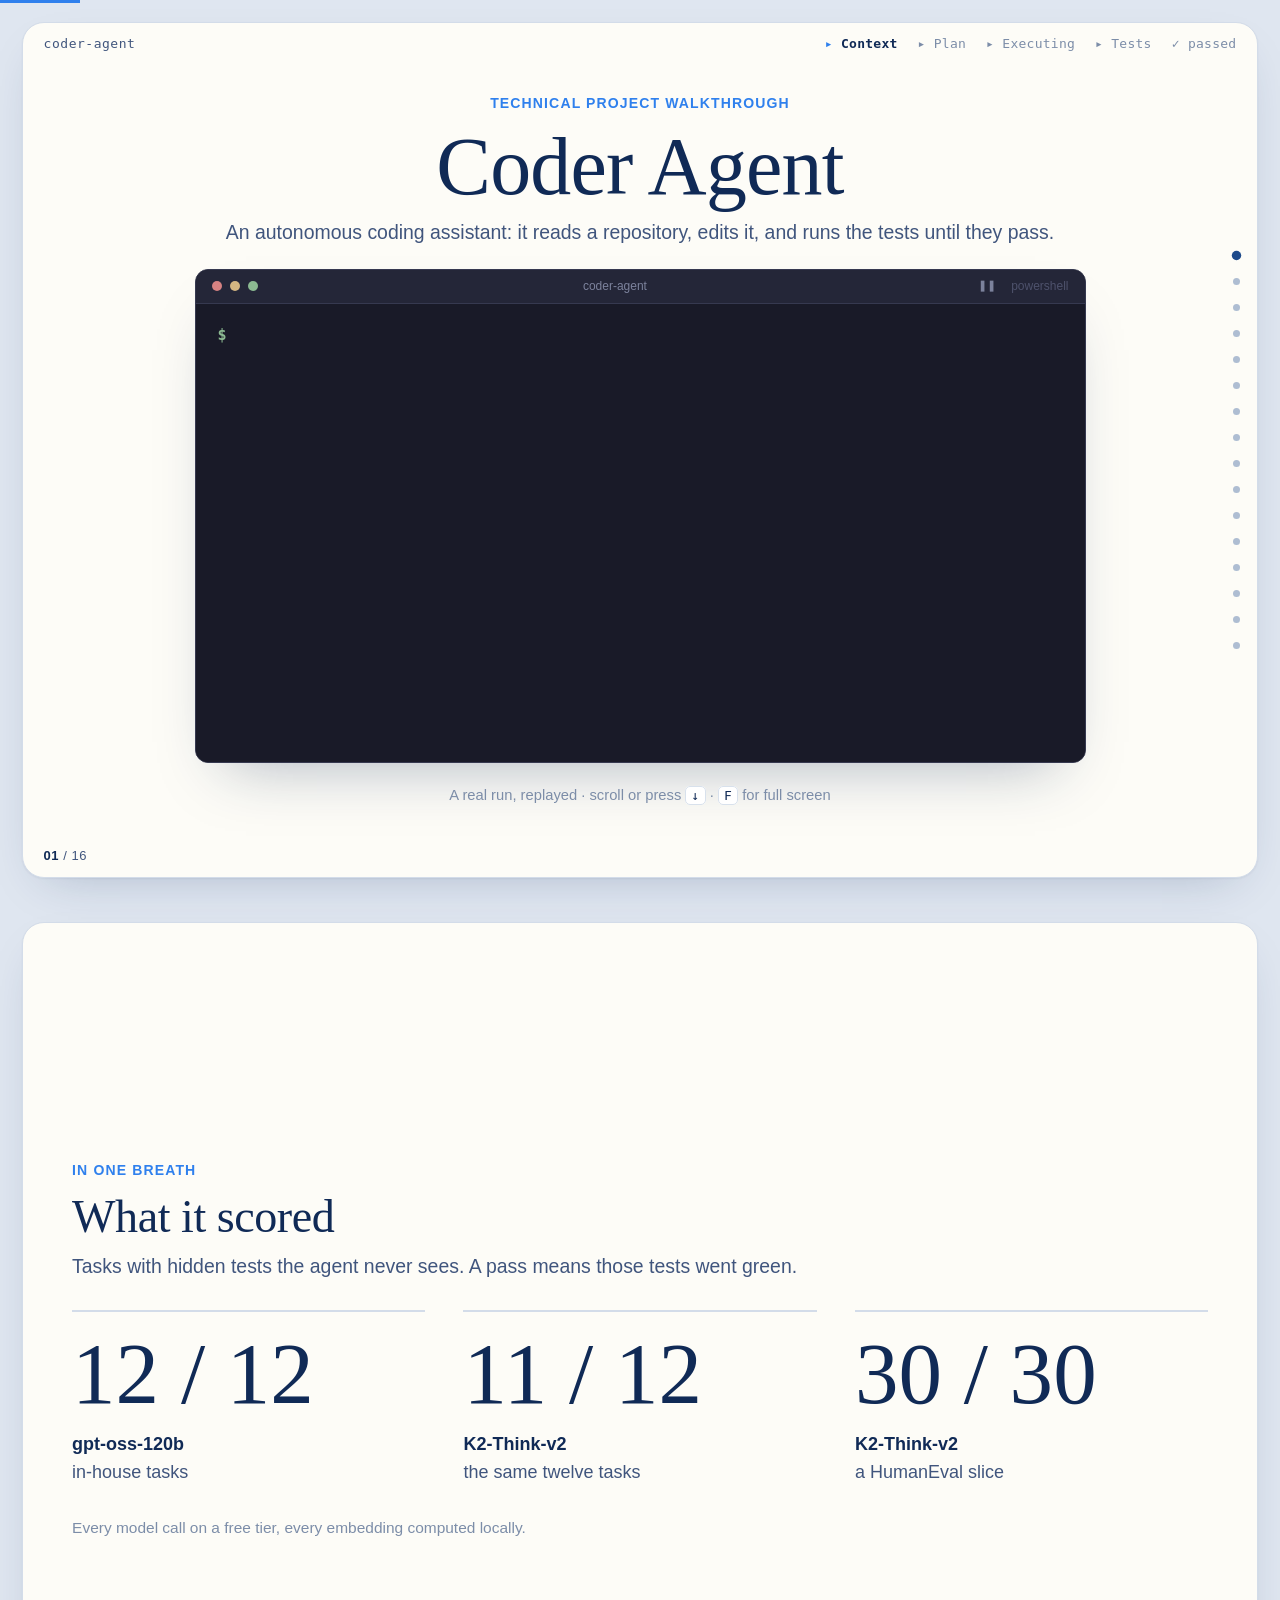
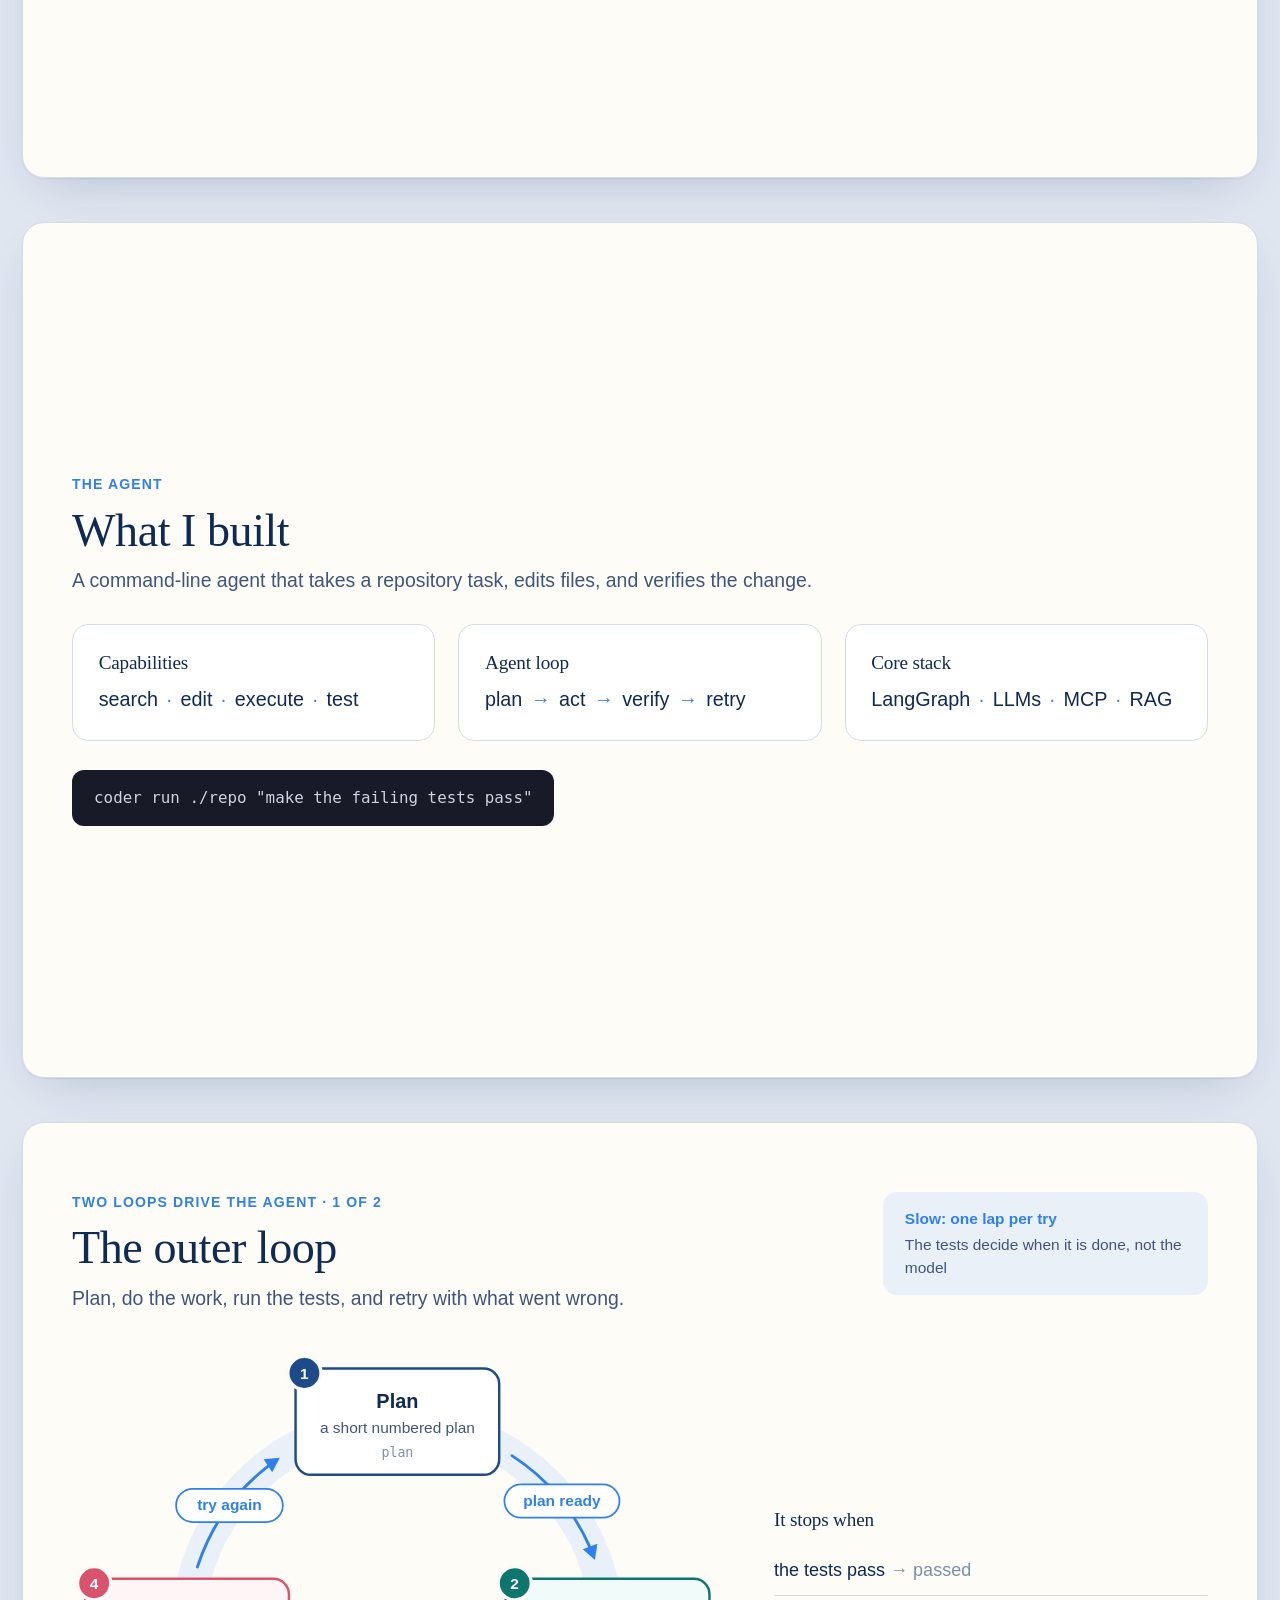
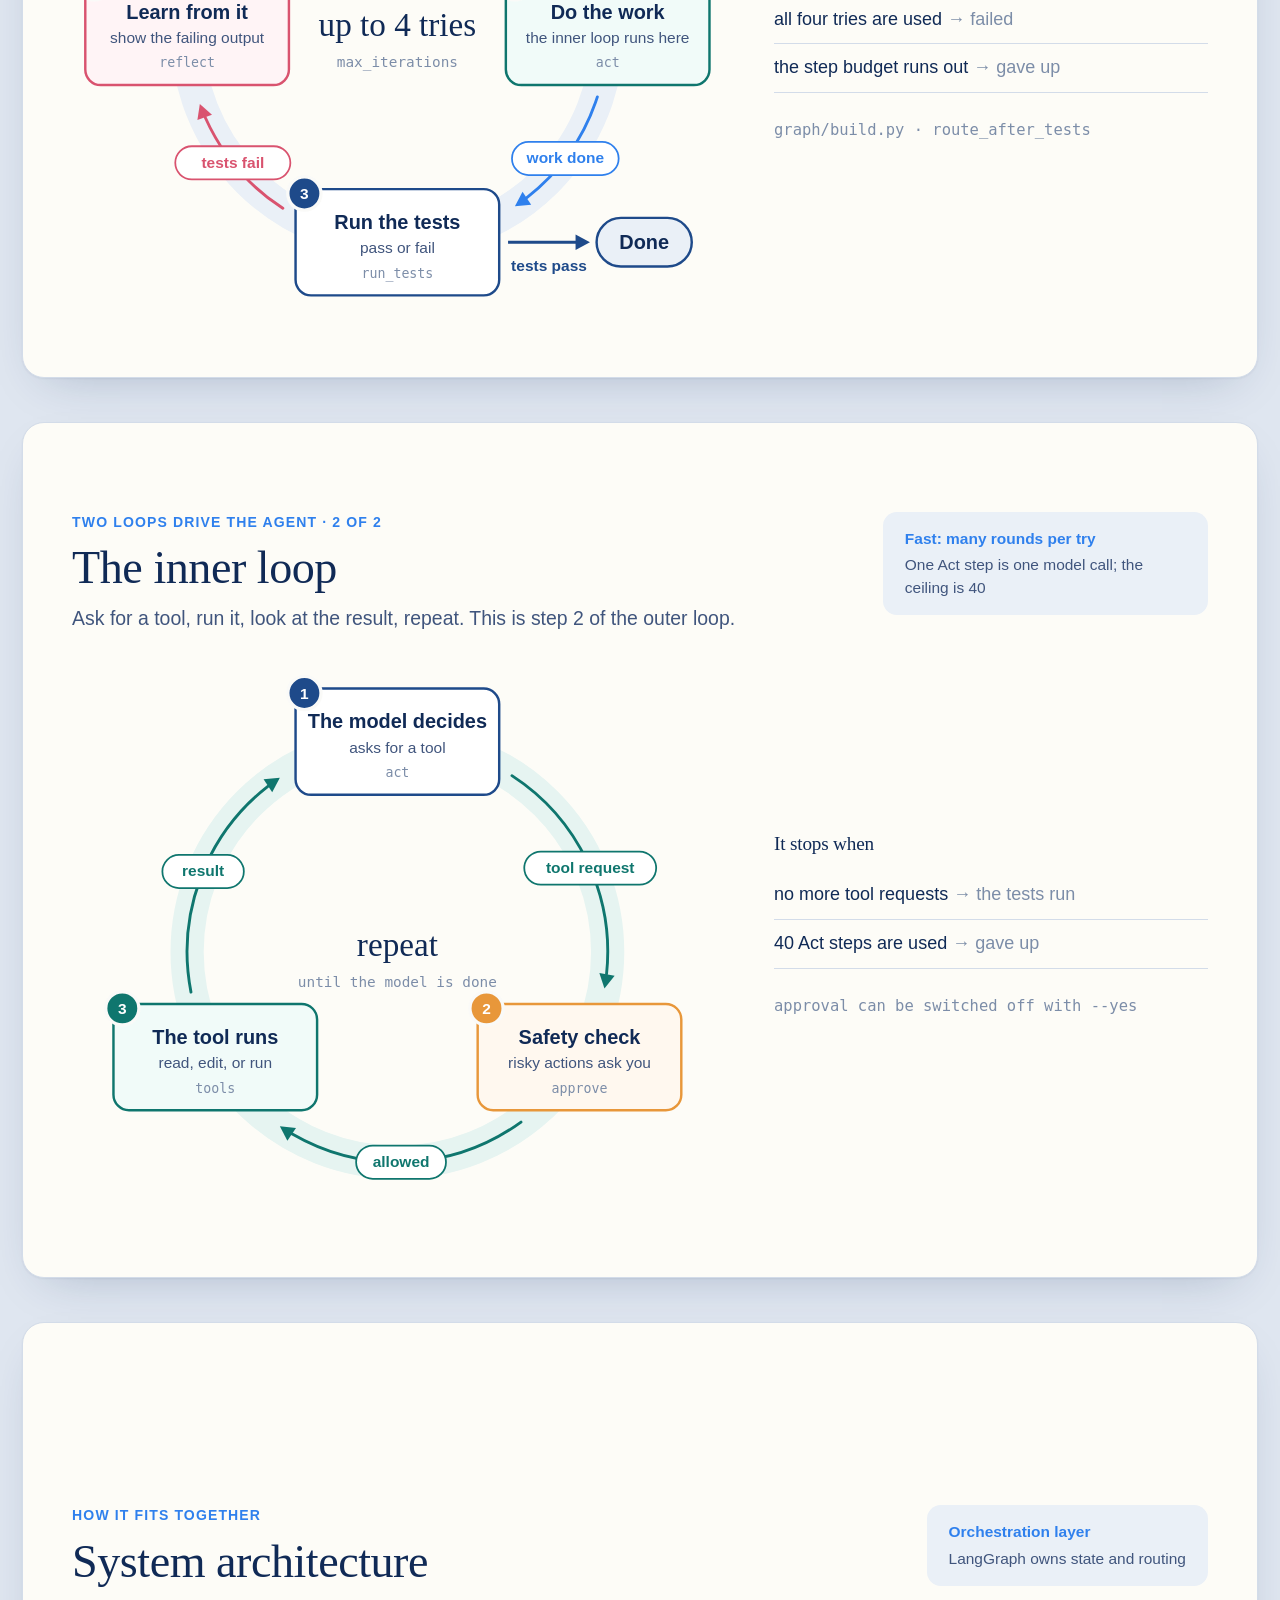
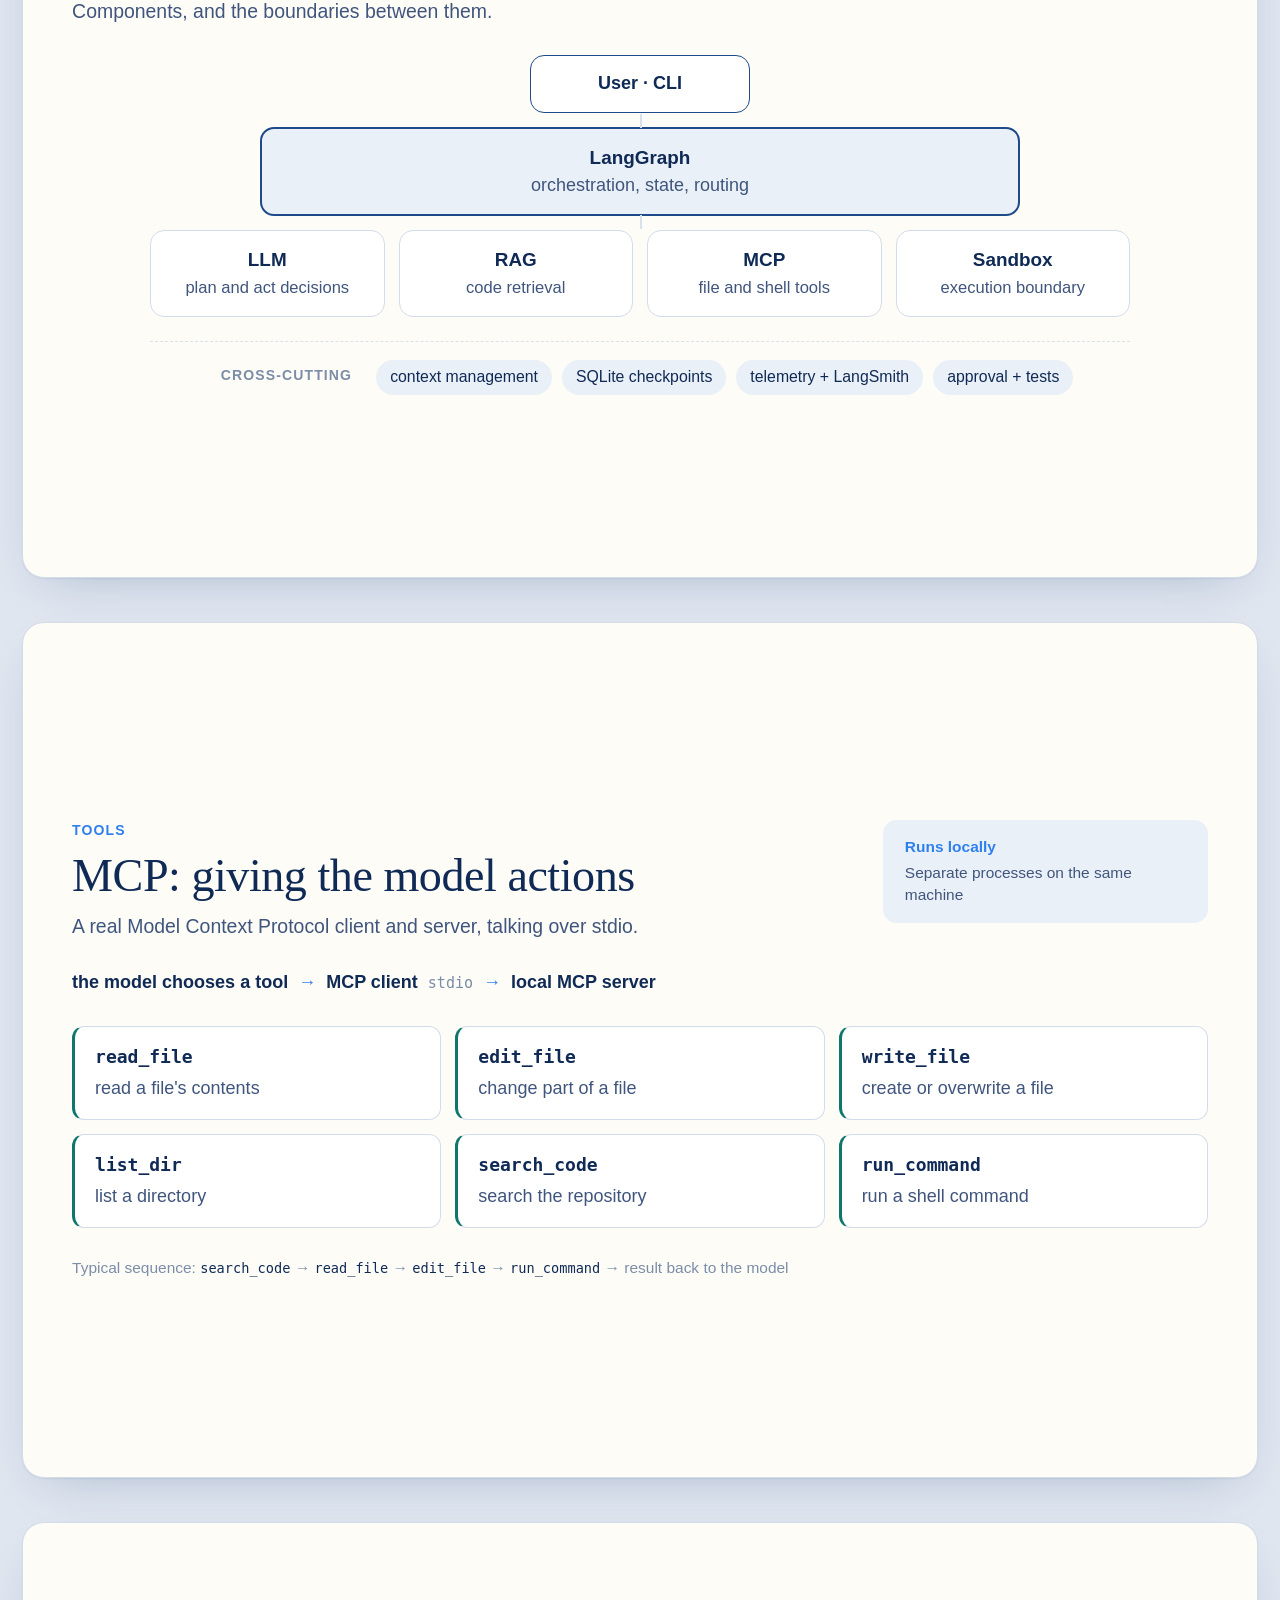
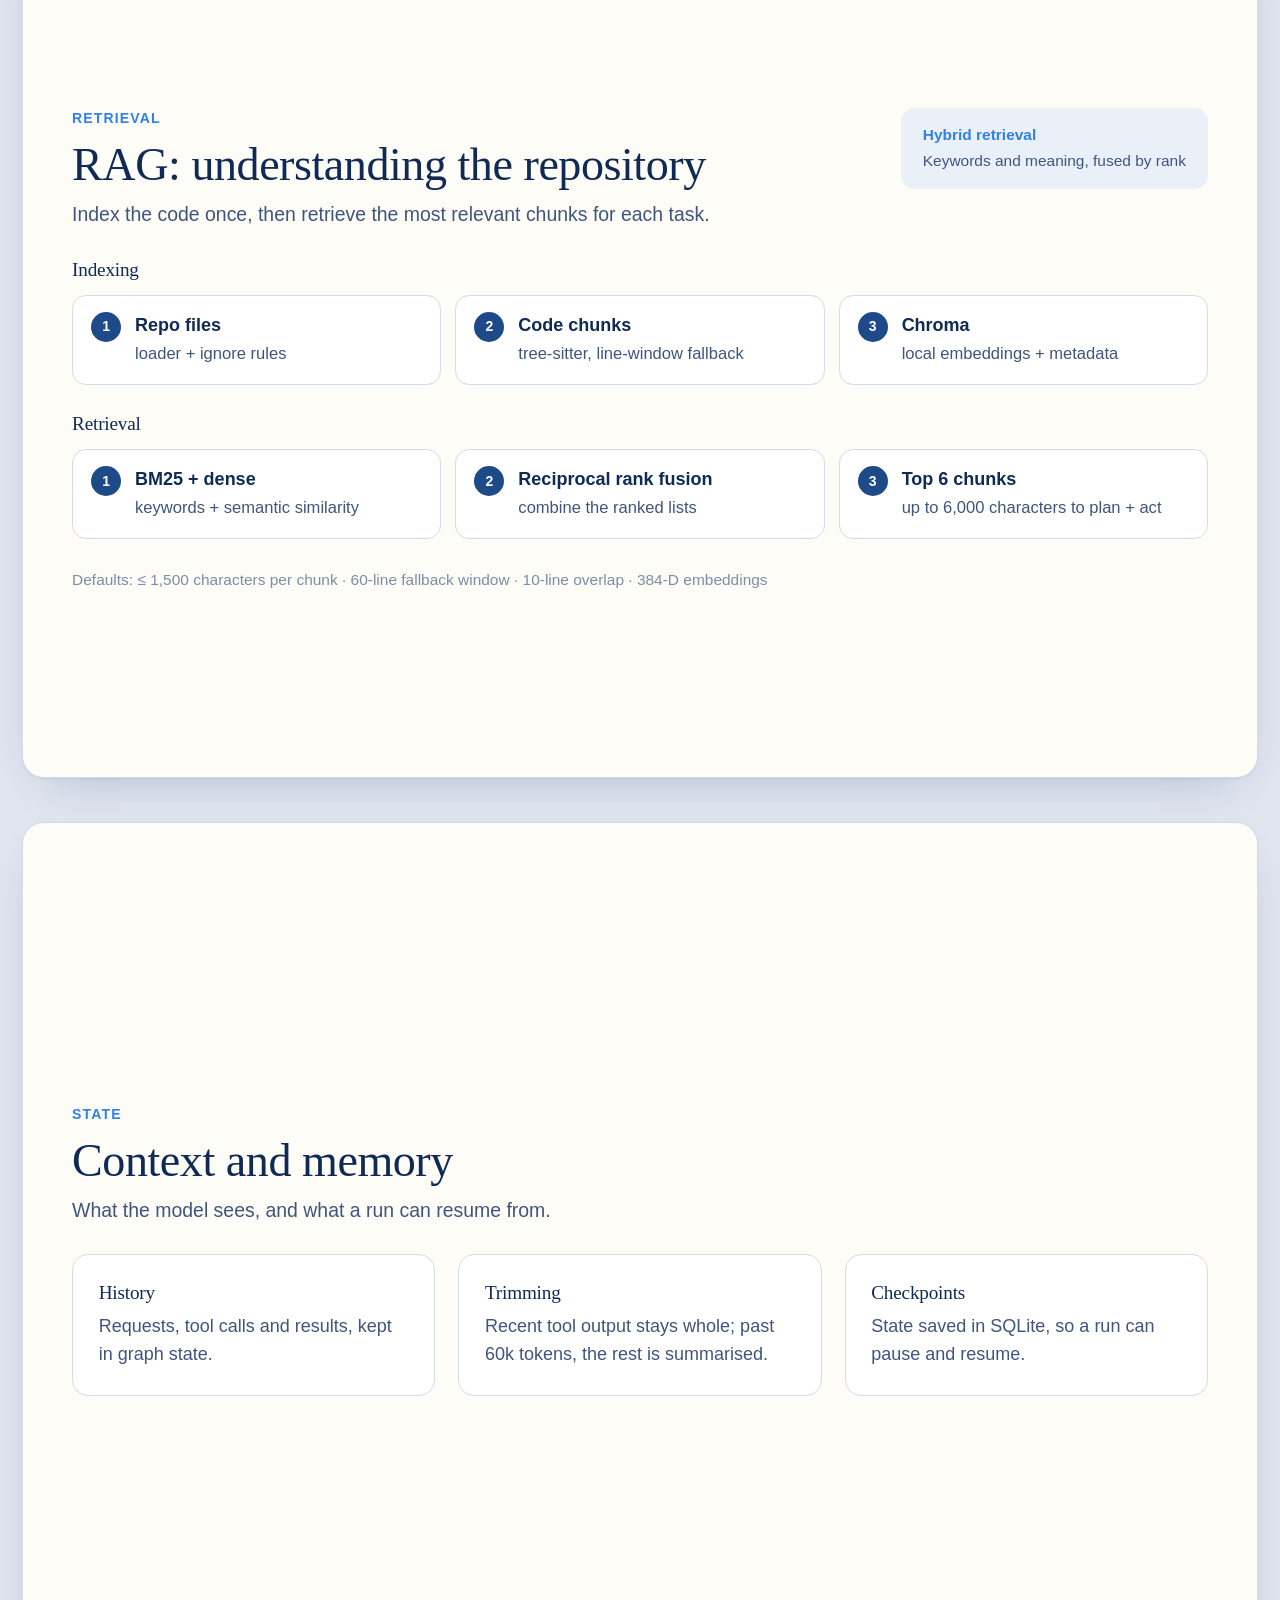
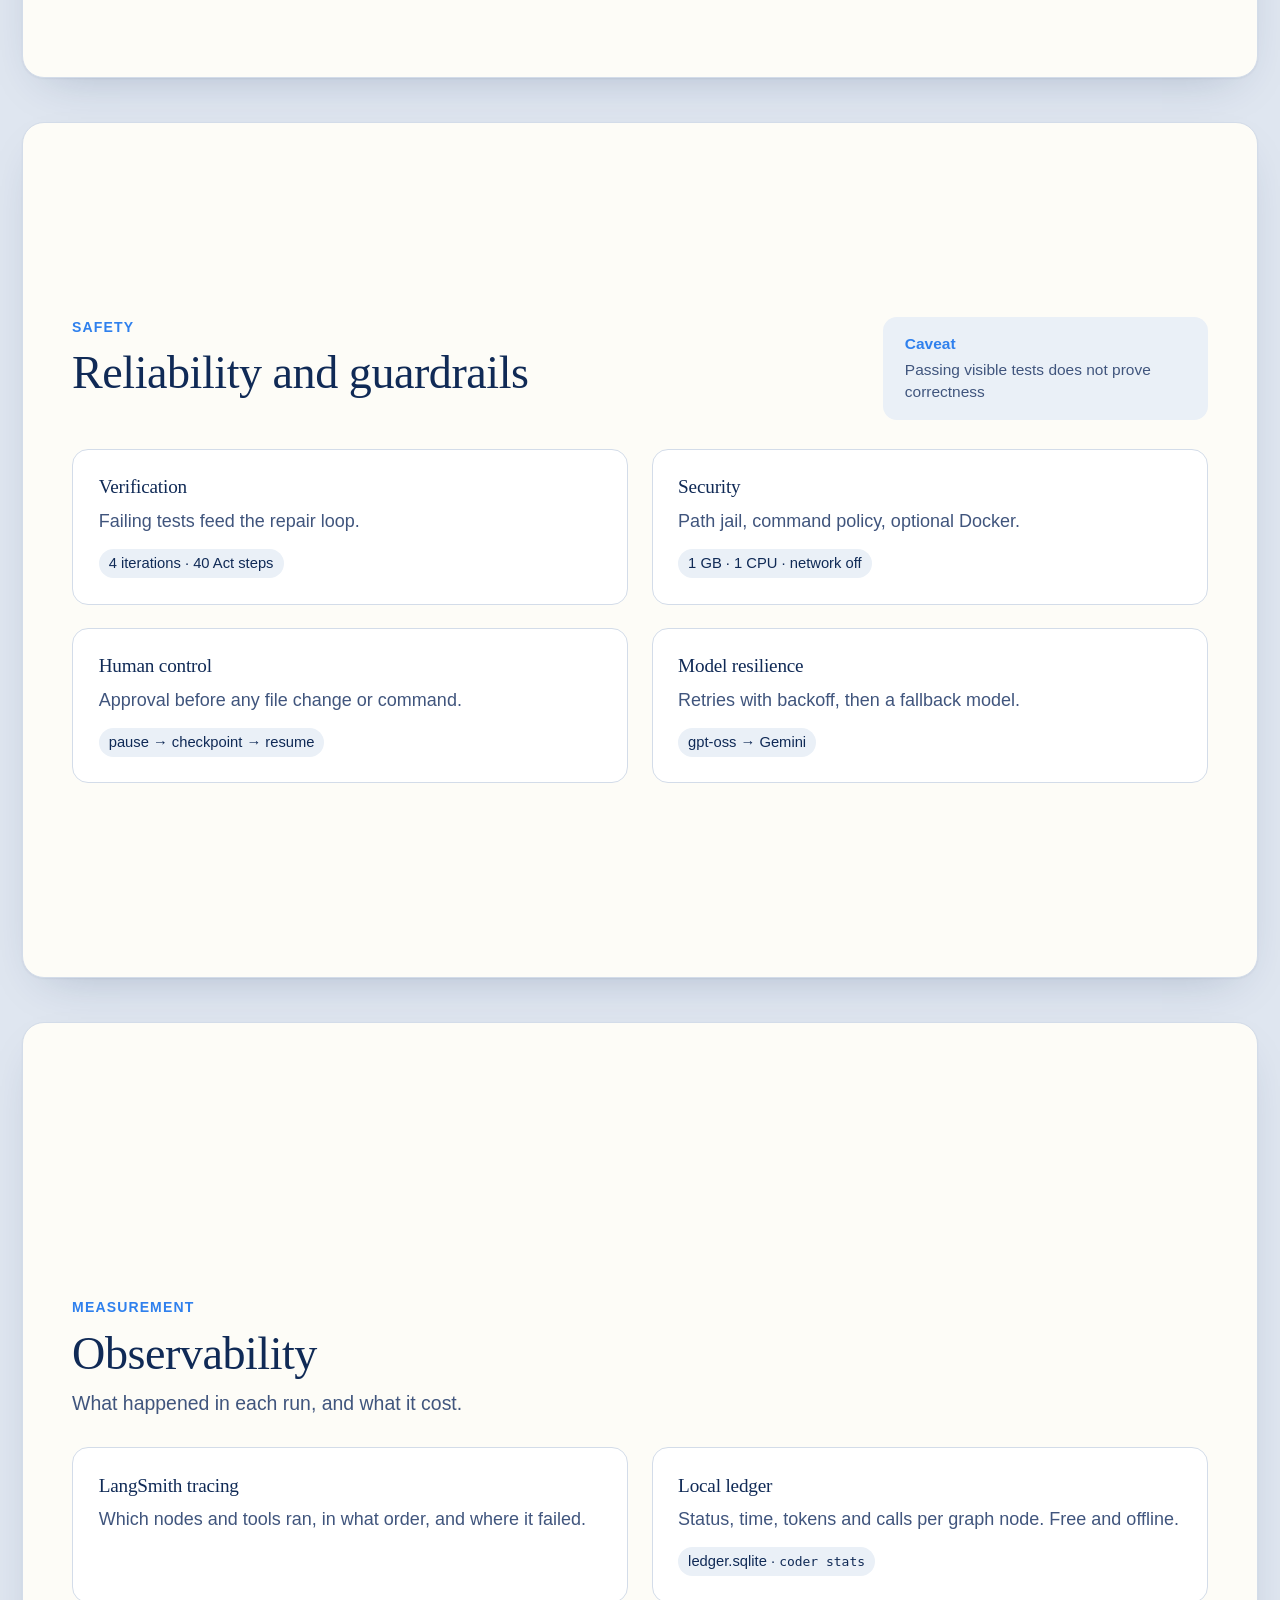
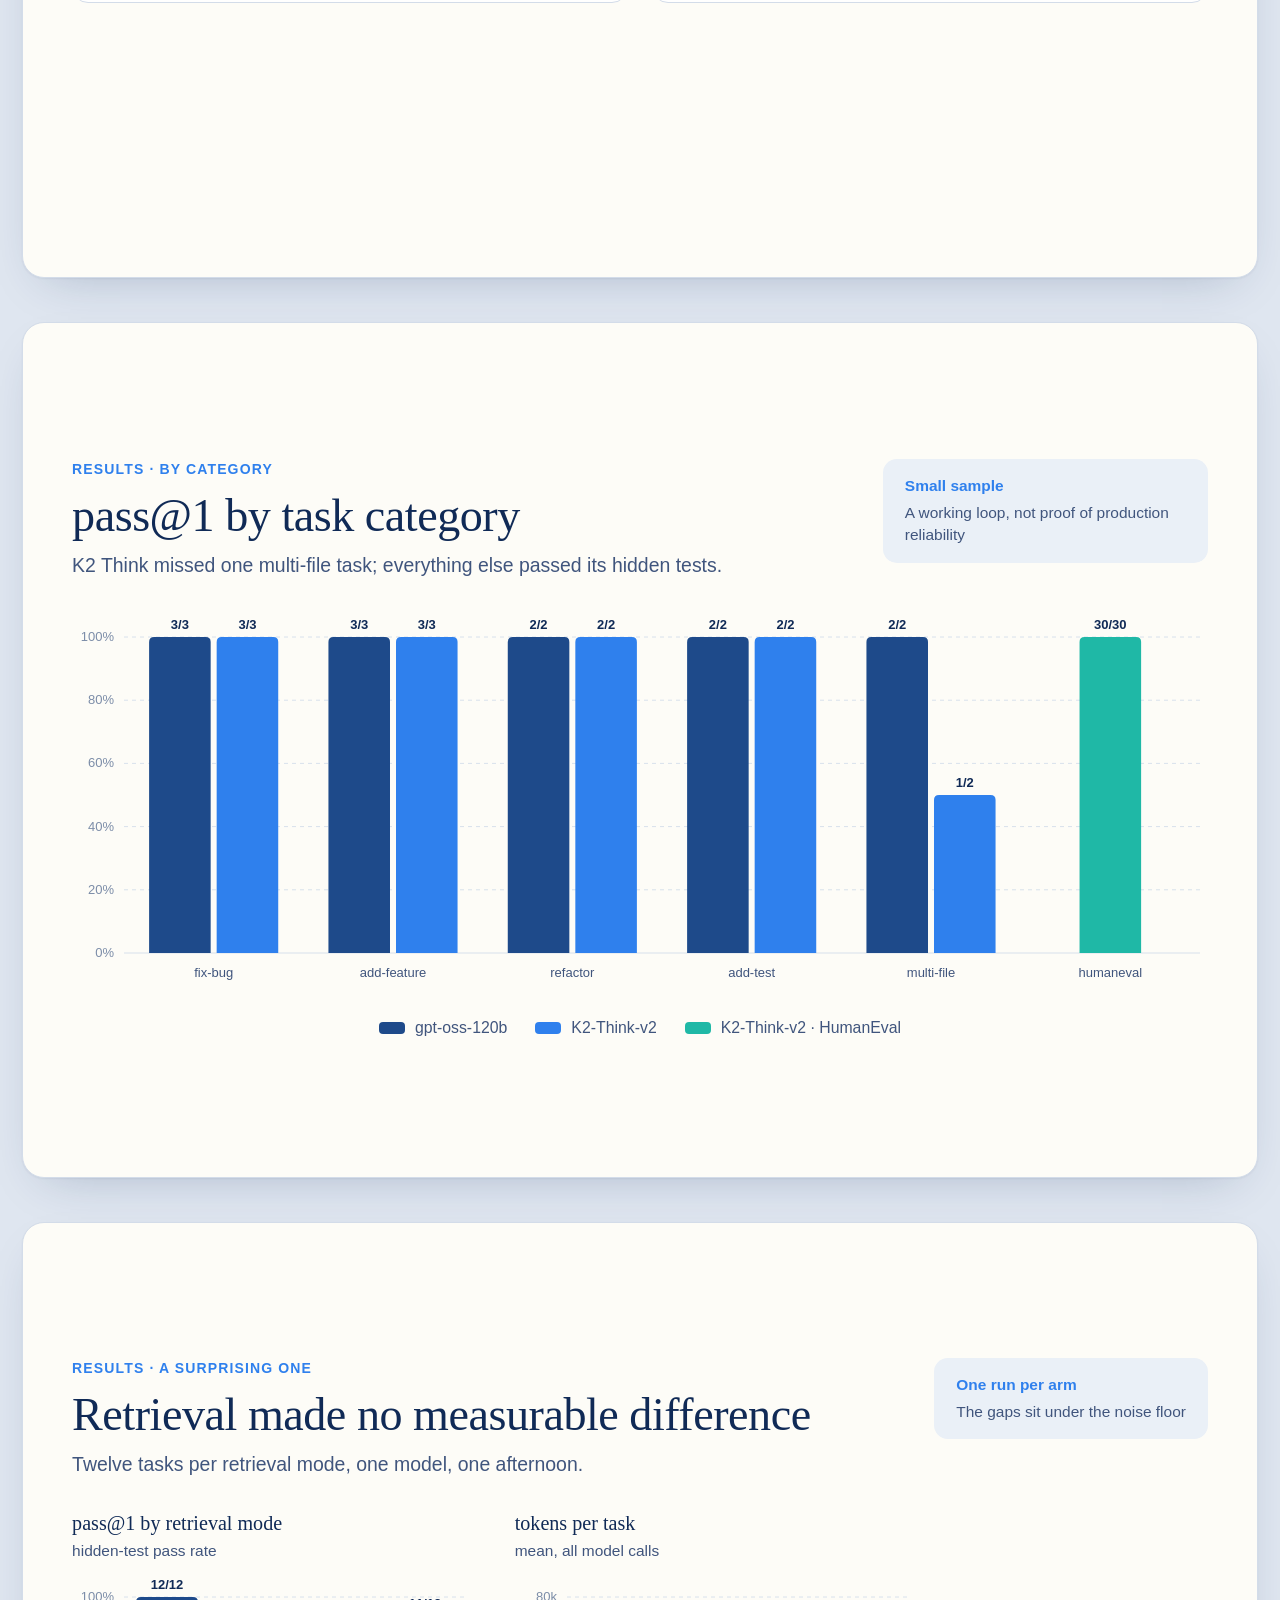
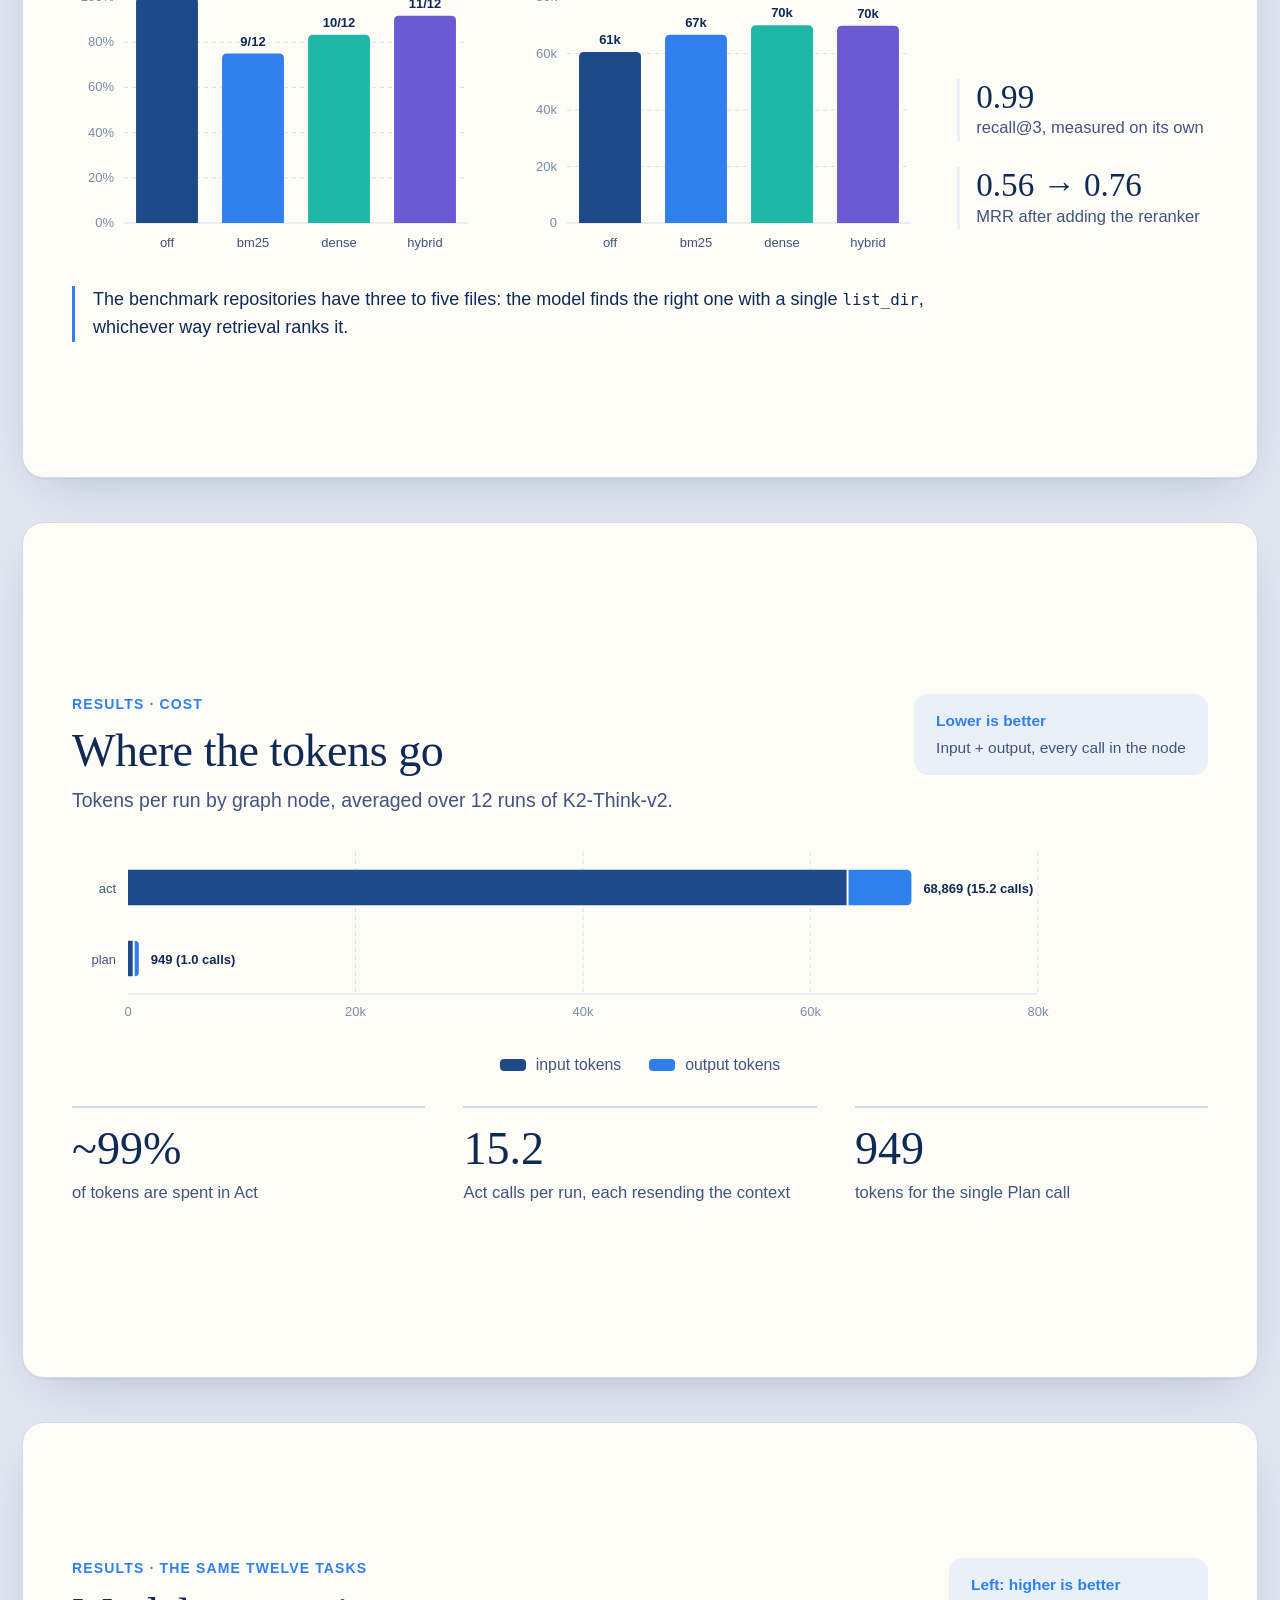
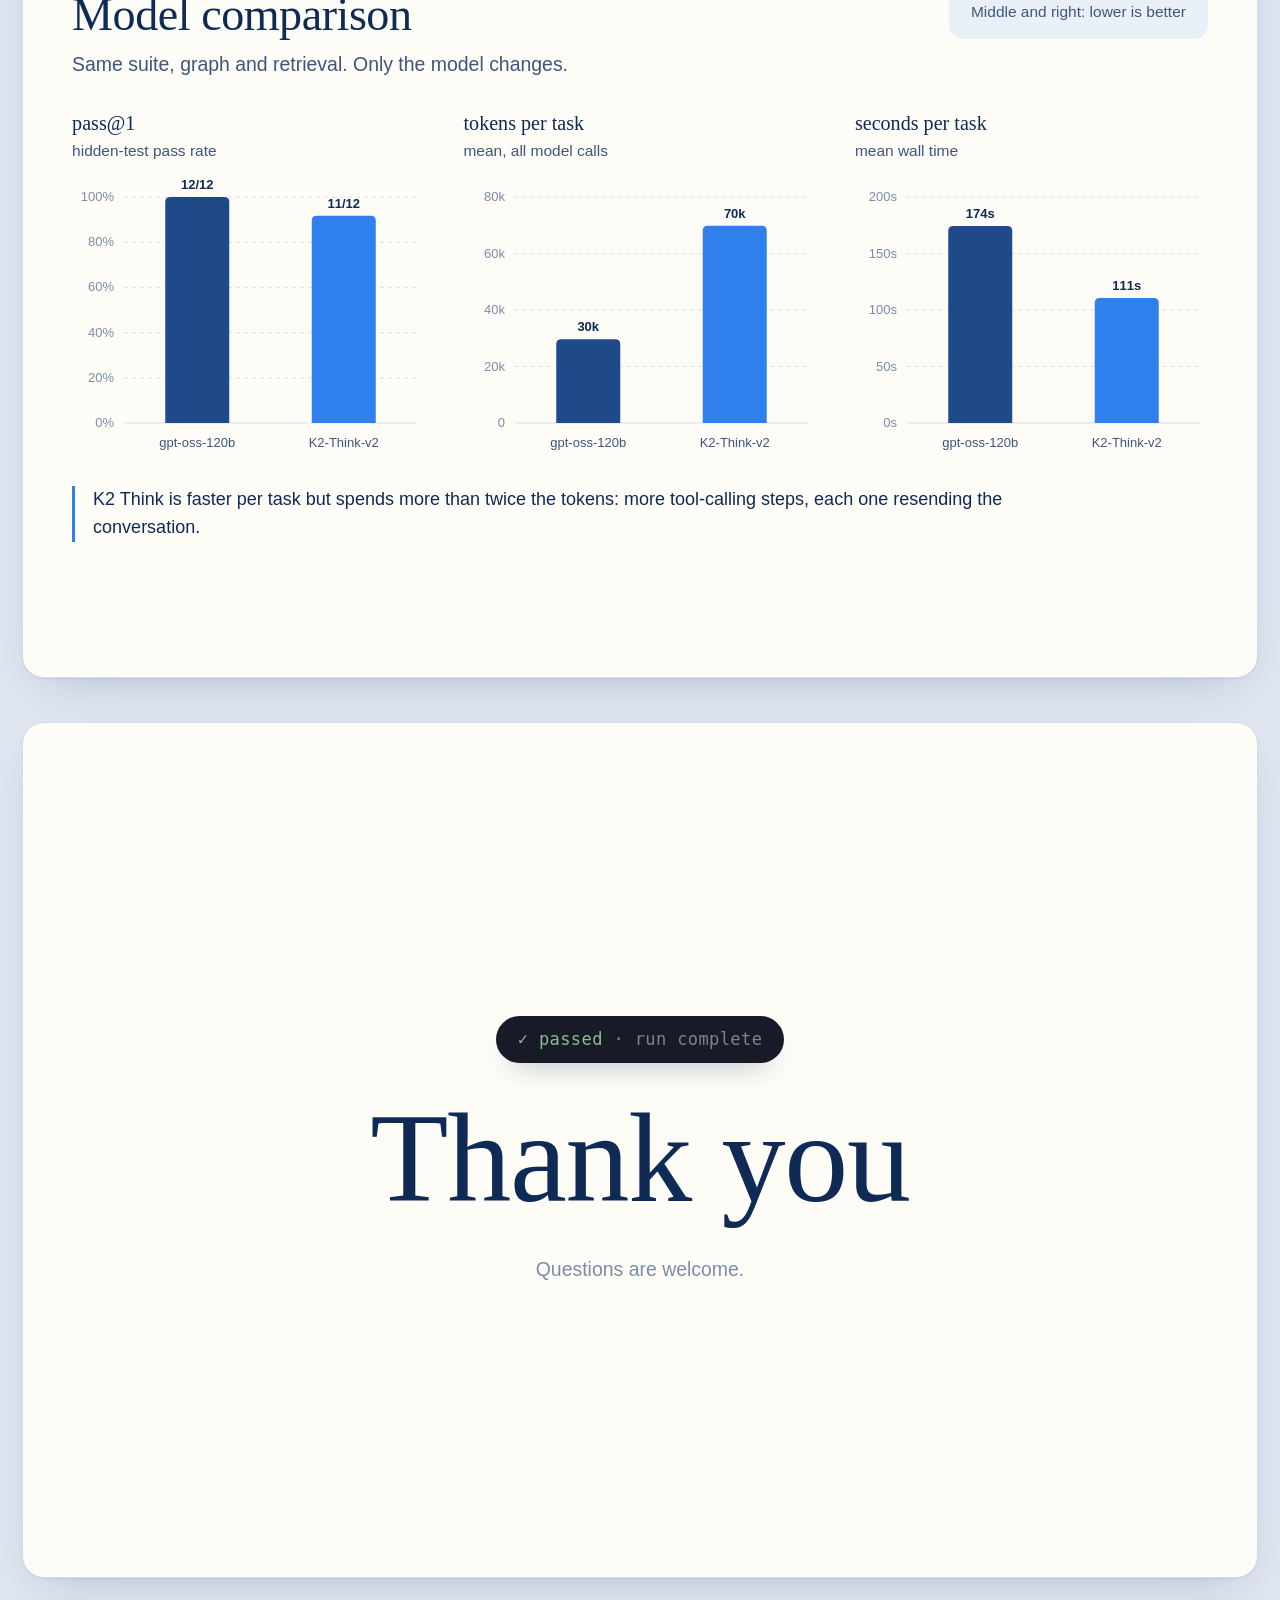
==== commit 989c22ce: "feat: the talk gets its chapters, presenter keys and a closing that reads like a run - "The Run" sta" ====
--- a/docs/talk/index.html
+++ b/docs/talk/index.html
@@ -3,7 +3,7 @@
 <head>
   <meta charset="utf-8">
   <meta name="viewport" content="width=device-width, initial-scale=1">
-  <title>Coder Agent · the talk</title>
+  <title>Coder Agent</title>
   <meta name="description" content="A walkthrough of coder-agent, a terminal coding agent built on LangGraph, MCP and local RAG, with charts drawn from its real eval results.">
   <!-- The recording's window chrome and player come from the docs site itself, so the hero is
        the same cast the landing page and the README show. -->
@@ -15,13 +15,25 @@
 <!-- Fixed chrome: the way back to the docs site, the screen counter, and the dot rail (built by
      talk.js from the sections below, so adding a screen needs no change here). -->
 <a class="brand" href="../">coder-agent</a>
+<!-- "The Run": the talk's chapters are the stages the CLI prints during a run. Each section names
+     its chapter in `data-stage`; talk.js highlights the one on screen. The marks are hidden from
+     screen readers, which would otherwise read out "black right-pointing triangle". -->
+<nav class="stages" aria-label="Chapters">
+  <a href="#start" data-stage="context"><span aria-hidden="true">▸</span> Context</a>
+  <a href="#outer-loop" data-stage="plan"><span aria-hidden="true">▸</span> Plan</a>
+  <a href="#mcp" data-stage="executing"><span aria-hidden="true">▸</span> Executing</a>
+  <a href="#categories" data-stage="tests"><span aria-hidden="true">▸</span> Tests</a>
+  <a href="#end" data-stage="passed"><span aria-hidden="true">✓</span> passed</a>
+</nav>
 <nav class="rail" aria-label="Screens"></nav>
-<p class="counter" aria-hidden="true"><span class="counter-now">01</span> / <span class="counter-all">18</span></p>
+<!-- How far through the talk we are; talk.js fills it. -->
+<div class="progress" aria-hidden="true"><span></span></div>
+<p class="counter" aria-hidden="true"><span class="counter-now">01</span> / <span class="counter-all">16</span></p>
 
 <main>
 
   <!-- 1 · Hero ------------------------------------------------------------------------------ -->
-  <section class="screen hero" id="start" data-title="Coder Agent">
+  <section class="screen hero" id="start" data-stage="context" data-title="Coder Agent">
     <div class="slide">
       <header class="hero-head">
         <p class="eyebrow">Technical project walkthrough</p>
@@ -30,12 +42,12 @@
           the tests until they pass.</p>
       </header>
       <div class="cast-player" data-src="../figures/demo.frames.json"></div>
-      <p class="hint">A real run, replayed · scroll or press <kbd>↓</kbd></p>
+      <p class="hint">A real run, replayed · scroll or press <kbd>↓</kbd> · <kbd>F</kbd> for full screen</p>
     </div>
   </section>
 
   <!-- 2 · Scores ---------------------------------------------------------------------------- -->
-  <section class="screen" id="scores" data-title="What it scored">
+  <section class="screen" id="scores" data-stage="context" data-title="What it scored">
     <div class="slide">
       <header class="head">
         <div>
@@ -66,7 +78,7 @@
   </section>
 
   <!-- 3 · What I built ---------------------------------------------------------------------- -->
-  <section class="screen" id="built" data-title="What I built">
+  <section class="screen" id="built" data-stage="context" data-title="What I built">
     <div class="slide">
       <header class="head">
         <div>
@@ -94,7 +106,7 @@
   </section>
 
   <!-- 4 · Outer loop ------------------------------------------------------------------------ -->
-  <section class="screen" id="outer-loop" data-title="The outer loop">
+  <section class="screen" id="outer-loop" data-stage="plan" data-title="The outer loop">
     <div class="slide">
       <header class="head">
         <div>
@@ -121,7 +133,7 @@
   </section>
 
   <!-- 5 · Inner loop ------------------------------------------------------------------------ -->
-  <section class="screen" id="inner-loop" data-title="The inner loop">
+  <section class="screen" id="inner-loop" data-stage="plan" data-title="The inner loop">
     <div class="slide">
       <header class="head">
         <div>
@@ -147,7 +159,7 @@
   </section>
 
   <!-- 6 · Architecture ---------------------------------------------------------------------- -->
-  <section class="screen" id="architecture" data-title="System architecture">
+  <section class="screen" id="architecture" data-stage="plan" data-title="System architecture">
     <div class="slide">
       <header class="head">
         <div>
@@ -175,7 +187,7 @@
   </section>
 
   <!-- 7 · MCP ------------------------------------------------------------------------------- -->
-  <section class="screen" id="mcp" data-title="MCP: giving the model actions">
+  <section class="screen" id="mcp" data-stage="executing" data-title="MCP: giving the model actions">
     <div class="slide">
       <header class="head">
         <div>
@@ -203,7 +215,7 @@
   </section>
 
   <!-- 8 · RAG ------------------------------------------------------------------------------- -->
-  <section class="screen" id="rag" data-title="RAG: understanding the repository">
+  <section class="screen" id="rag" data-stage="executing" data-title="RAG: understanding the repository">
     <div class="slide">
       <header class="head">
         <div>
@@ -236,72 +248,69 @@
   </section>
 
   <!-- 9 · Context and memory ---------------------------------------------------------------- -->
-  <section class="screen" id="memory" data-title="Context and memory">
+  <section class="screen" id="memory" data-stage="executing" data-title="Context and memory">
     <div class="slide">
       <header class="head">
         <div>
           <p class="eyebrow">State</p>
-          <h2>Context and persistent memory</h2>
-          <p class="lede">What the model sees on each call, and what a run can resume from.</p>
-        </div>
-        <aside class="callout"><b>Token budget</b>Summarise once history passes 60k tokens</aside>
+          <h2>Context and memory</h2>
+          <p class="lede">What the model sees, and what a run can resume from.</p>
+        </div>
       </header>
       <div class="trio">
         <article class="card">
-          <h3>Conversation history</h3>
-          <p>Requests, tool calls and tool results build up in LangGraph state. The Act model sees the managed history on every call.</p>
-        </article>
-        <article class="card">
-          <h3>Context management</h3>
-          <p>The six most recent tool outputs stay intact; older long ones are trimmed, and past 60k tokens the history is summarised.</p>
-        </article>
-        <article class="card">
-          <h3>SQLite checkpoints</h3>
-          <p>Graph state is stored by thread, so a run can pause, resume, and span several turns.</p>
-        </article>
-      </div>
-      <p class="pull">Context management controls what the model sees; checkpoints control what the workflow can resume.</p>
+          <h3>History</h3>
+          <p>Requests, tool calls and results, kept in graph state.</p>
+        </article>
+        <article class="card">
+          <h3>Trimming</h3>
+          <p>Recent tool output stays whole; past 60k tokens, the rest is summarised.</p>
+        </article>
+        <article class="card">
+          <h3>Checkpoints</h3>
+          <p>State saved in SQLite, so a run can pause and resume.</p>
+        </article>
+      </div>
     </div>
   </section>
 
   <!-- 10 · Guardrails ----------------------------------------------------------------------- -->
-  <section class="screen" id="guardrails" data-title="Reliability and guardrails">
+  <section class="screen" id="guardrails" data-stage="executing" data-title="Reliability and guardrails">
     <div class="slide">
       <header class="head">
         <div>
           <p class="eyebrow">Safety</p>
           <h2>Reliability and guardrails</h2>
-          <p class="lede">Safe, bounded execution at every step.</p>
         </div>
         <aside class="callout"><b>Caveat</b>Passing visible tests does not prove correctness</aside>
       </header>
       <div class="quad">
         <article class="card">
           <h3>Verification</h3>
-          <p>A dedicated test stage; failures feed the repair loop.</p>
+          <p>Failing tests feed the repair loop.</p>
           <p class="meta">4 iterations · 40 Act steps</p>
         </article>
         <article class="card">
           <h3>Security</h3>
-          <p>A path jail around the repository, a command policy, and optional Docker.</p>
-          <p class="meta">Docker: 1 GB · 1 CPU · network off</p>
+          <p>Path jail, command policy, optional Docker.</p>
+          <p class="meta">1 GB · 1 CPU · network off</p>
         </article>
         <article class="card">
           <h3>Human control</h3>
-          <p>Approval before <code>edit_file</code>, <code>write_file</code> and <code>run_command</code>.</p>
+          <p>Approval before any file change or command.</p>
           <p class="meta">pause → checkpoint → resume</p>
         </article>
         <article class="card">
           <h3>Model resilience</h3>
-          <p>Provider retries with backoff, and a configured fallback model.</p>
-          <p class="meta">primary: gpt-oss · fallback: Gemini</p>
+          <p>Retries with backoff, then a fallback model.</p>
+          <p class="meta">gpt-oss → Gemini</p>
         </article>
       </div>
     </div>
   </section>
 
   <!-- 11 · Observability -------------------------------------------------------------------- -->
-  <section class="screen" id="observability" data-title="Observability">
+  <section class="screen" id="observability" data-stage="executing" data-title="Observability">
     <div class="slide">
       <header class="head">
         <div>
@@ -309,49 +318,23 @@
           <h2>Observability</h2>
           <p class="lede">What happened in each run, and what it cost.</p>
         </div>
-        <aside class="callout"><b>Two tables</b>runs + node_usage in ledger.sqlite</aside>
       </header>
       <div class="duo">
         <article class="card">
           <h3>LangSmith tracing</h3>
-          <p>Graph and model traces show which nodes and tools ran, in what order, and where a failure happened.</p>
-        </article>
-        <article class="card">
-          <h3>Local SQLite ledger</h3>
-          <p>Run status, wall time, tokens and calls, totalled per graph node. Free, offline, and queryable.</p>
-        </article>
-      </div>
-      <ol class="pipe">
-        <li>execution</li>
-        <li>usage collection</li>
-        <li>ledger.sqlite</li>
-        <li><code>coder stats</code> / SQL</li>
-      </ol>
-    </div>
-  </section>
-
-  <!-- 12 · Model comparison ----------------------------------------------------------------- -->
-  <section class="screen" id="models" data-title="Model comparison">
-    <div class="slide">
-      <header class="head">
-        <div>
-          <p class="eyebrow">Results · the same twelve tasks</p>
-          <h2>Model comparison</h2>
-          <p class="lede">Same suite, graph and retrieval. Only the model changes.</p>
-        </div>
-        <aside class="callout"><b>Left: higher is better</b>Middle and right: lower is better</aside>
-      </header>
-      <div class="panels three">
-        <figure class="panel"><figcaption><b>pass@1</b>hidden-test pass rate</figcaption><div class="chart" data-chart="model-pass"></div></figure>
-        <figure class="panel"><figcaption><b>tokens per task</b>mean, all model calls</figcaption><div class="chart" data-chart="model-tokens"></div></figure>
-        <figure class="panel"><figcaption><b>seconds per task</b>mean wall time</figcaption><div class="chart" data-chart="model-seconds"></div></figure>
-      </div>
-      <p class="takeaway">K2 Think is faster per task but spends more than twice the tokens: more tool-calling steps, each one resending the conversation.</p>
+          <p>Which nodes and tools ran, in what order, and where it failed.</p>
+        </article>
+        <article class="card">
+          <h3>Local ledger</h3>
+          <p>Status, time, tokens and calls per graph node. Free and offline.</p>
+          <p class="meta">ledger.sqlite · <code>coder stats</code></p>
+        </article>
+      </div>
     </div>
   </section>
 
   <!-- 13 · Pass rate by category ------------------------------------------------------------ -->
-  <section class="screen" id="categories" data-title="pass@1 by task category">
+  <section class="screen" id="categories" data-stage="tests" data-title="pass@1 by task category">
     <div class="slide">
       <header class="head">
         <div>
@@ -367,7 +350,7 @@
   </section>
 
   <!-- 14 · Retrieval ablation --------------------------------------------------------------- -->
-  <section class="screen" id="ablation" data-title="RAG ablation">
+  <section class="screen" id="ablation" data-stage="tests" data-title="RAG ablation">
     <div class="slide">
       <header class="head">
         <div>
@@ -389,25 +372,8 @@
     </div>
   </section>
 
-  <!-- 15 · Iterations ----------------------------------------------------------------------- -->
-  <section class="screen" id="iterations" data-title="Tasks solved within k iterations">
-    <div class="slide">
-      <header class="head">
-        <div>
-          <p class="eyebrow">Results · the repair loop</p>
-          <h2>One try was enough</h2>
-          <p class="lede">Share of tasks solved within k iterations. Cumulative, so the last point is pass@1.</p>
-        </div>
-        <aside class="callout"><b>Flat means</b>more cycles did not help on these tasks</aside>
-      </header>
-      <div class="chart tall" data-chart="iterations"></div>
-      <div class="legend" data-legend="iterations"></div>
-      <p class="takeaway">Every solved task passed on its first test run. The repair loop was there, with a ceiling of four; these tasks never needed it.</p>
-    </div>
-  </section>
-
   <!-- 16 · Tokens --------------------------------------------------------------------------- -->
-  <section class="screen" id="tokens" data-title="Where the tokens go">
+  <section class="screen" id="tokens" data-stage="tests" data-title="Where the tokens go">
     <div class="slide">
       <header class="head">
         <div>
@@ -427,40 +393,34 @@
     </div>
   </section>
 
-  <!-- 17 · Lessons -------------------------------------------------------------------------- -->
-  <section class="screen" id="lessons" data-title="Lessons and next steps">
-    <div class="slide">
-      <header class="head">
-        <div>
-          <p class="eyebrow">Looking back</p>
-          <h2>Lessons learned, and next steps</h2>
-          <p class="lede">A working, measurable agent loop, and where to take it next.</p>
-        </div>
-      </header>
-      <ol class="lessons">
-        <li><h3>Retrieval is situational</h3><p>On small repositories, exploring with tools can be enough.</p><p class="next">Adaptive RAG by task and repository size</p></li>
-        <li><h3>Tool loops drive cost</h3><p><span data-stat="act_share">~99%</span> of measured tokens were spent in Act.</p><p class="next">Better context selection, reusable summaries</p></li>
-        <li><h3>Tests are necessary, not sufficient</h3><p>Visible tests can pass while hidden requirements fail.</p><p class="next">Stronger regression tests and verification</p></li>
-        <li><h3>Production needs stronger boundaries</h3><p>Local-first is not multi-tenant infrastructure.</p><p class="next">Isolated workspaces, queues, shared persistence</p></li>
-      </ol>
-    </div>
-  </section>
-
-  <!-- 18 · End ------------------------------------------------------------------------------ -->
-  <section class="screen end" id="end" data-title="Try it">
-    <div class="slide">
-      <header class="hero-head">
-        <p class="eyebrow">Thank you</p>
-        <h2>Try it on your own repository</h2>
-        <p class="lede">Free tiers and local embeddings only. The commit history is the step-by-step build.</p>
-      </header>
-      <p class="command"><code>uv run coder run path/to/repo "make the failing tests pass"</code></p>
-      <ul class="links">
-        <li><a href="https://github.com/Cha-Imaa/coder-agent">Source on GitHub</a></li>
-        <li><a href="../try-it/">Walkthrough</a></li>
-        <li><a href="../results/">Full results</a></li>
-        <li><a href="../system_design_coding_agent/">System design</a></li>
-      </ul>
+  <!-- 12 · Model comparison ----------------------------------------------------------------- -->
+  <section class="screen" id="models" data-stage="tests" data-title="Model comparison">
+    <div class="slide">
+      <header class="head">
+        <div>
+          <p class="eyebrow">Results · the same twelve tasks</p>
+          <h2>Model comparison</h2>
+          <p class="lede">Same suite, graph and retrieval. Only the model changes.</p>
+        </div>
+        <aside class="callout"><b>Left: higher is better</b>Middle and right: lower is better</aside>
+      </header>
+      <div class="panels three">
+        <figure class="panel"><figcaption><b>pass@1</b>hidden-test pass rate</figcaption><div class="chart" data-chart="model-pass"></div></figure>
+        <figure class="panel"><figcaption><b>tokens per task</b>mean, all model calls</figcaption><div class="chart" data-chart="model-tokens"></div></figure>
+        <figure class="panel"><figcaption><b>seconds per task</b>mean wall time</figcaption><div class="chart" data-chart="model-seconds"></div></figure>
+      </div>
+      <p class="takeaway">K2 Think is faster per task but spends more than twice the tokens: more tool-calling steps, each one resending the conversation.</p>
+    </div>
+  </section>
+
+  <!-- The talk closes like a run of the agent: the final stage line, then the thanks. -->
+  <section class="screen end" id="end" data-stage="passed" data-title="Thank you">
+    <div class="slide">
+      <div class="finale">
+        <p class="finale-run">✓ passed <span>· run complete</span></p>
+        <h2 class="finale-title">Thank you</h2>
+        <p class="lede">Questions are welcome.</p>
+      </div>
     </div>
   </section>
 
--- a/docs/talk/talk.css
+++ b/docs/talk/talk.css
@@ -10,9 +10,12 @@
   color-scheme: light;
 
   /* surfaces */
-  --page: #f5f8fc;        /* behind the card */
-  --card: #fafaf8;        /* the ivory slide */
-  --edge: #e6ecf5;        /* its hairline border */
+  /* The page is a deeper slate blue than the figures' own background, so the ivory card
+     clearly stands out from it instead of blending in. */
+  --page: #dfe6f0;        /* behind the card */
+  --card: #fdfcf7;        /* the ivory slide */
+  --edge: #d3dce9;        /* its hairline border */
+  --lift: 0 1px 2px rgba(16, 42, 86, 0.06), 0 18px 48px -24px rgba(16, 42, 86, 0.28);  /* card shadow */
   --chip: #eaf0f7;        /* callouts and tags */
   --white: #ffffff;       /* boxes that sit on the card */
   --grid: #d8e1ec;        /* chart guides */
@@ -97,6 +100,7 @@
   background: var(--card);
   border: 1px solid var(--edge);
   border-radius: var(--radius);
+  box-shadow: var(--lift);   /* lifts the card off the page */
 }
 
 /* Content eases in as a screen arrives. talk.js adds `is-in` once a section is mostly in view;
@@ -165,14 +169,6 @@
   color: var(--ink);
 }
 
-.pull {
-  max-width: 40em;
-  color: var(--ink);
-  font-family: var(--serif);
-  font-size: 1.2em;
-  font-style: italic;
-}
-
 code, kbd {
   font-family: var(--mono);
   font-size: 0.88em;
@@ -189,17 +185,22 @@
 a { color: var(--blue); }
 
 /* ------------------------------------------------------------------------------------------ */
-/* Fixed chrome: brand, counter, dot rail                                                     */
-/* ------------------------------------------------------------------------------------------ */
-
-/* Brand and counter sit inside the slide's top-left and bottom-left corners: the slide is
-   centred and capped at 1320px, so its left edge is whichever is larger, the gutter or half
-   the leftover width. */
-.brand, .counter {
+/* Fixed chrome: brand, counter, stage line, dot rail, progress bar                           */
+/* ------------------------------------------------------------------------------------------ */
+
+/* Brand and counter sit inside the slide's top-left and bottom-left corners, the stage line in
+   its top-right one: the slide is centred and capped at 1320px, so its edge is whichever is
+   larger, the gutter or half the leftover width. `100%` rather than `100vw`, because the
+   viewport width counts the scrollbar and would push the two sides out of line. */
+.brand, .counter, .stages {
   position: fixed;
   z-index: 5;
-  left: calc(max(var(--gutter), (100vw - 1320px) / 2) + 22px);
-  color: var(--muted);
+  --card-edge: calc(max(var(--gutter), (100% - 1320px) / 2) + 22px);
+}
+
+.brand, .counter {
+  left: var(--card-edge);
+  color: var(--ink-soft);   /* darker than --muted, so it stays readable on the deeper page */
   font-size: 13px;
   letter-spacing: 0.04em;
 }
@@ -218,6 +219,30 @@
 }
 
 .counter-now { color: var(--ink); font-weight: 600; }
+
+/* "The Run": the chapters as the CLI's stage list, on the brand's line. Three states, so the
+   line reads like a run in progress: done (soft ink), current (dark, bold, a blue mark) and
+   still ahead (muted). */
+.stages {
+  top: calc(var(--gutter) + 12px);
+  right: var(--card-edge);
+  display: flex;
+  gap: 20px;
+  font-family: var(--mono);
+  font-size: 13px;
+  letter-spacing: 0.02em;
+}
+
+.stages a {
+  color: var(--muted);
+  text-decoration: none;
+  transition: color 0.2s;
+}
+
+.stages a.is-done { color: var(--ink-soft); }
+.stages a[aria-current="step"] { color: var(--ink); font-weight: 600; }
+.stages a[aria-current="step"] span { color: var(--blue); }
+.stages a:hover, .stages a:focus-visible { color: var(--ink); }
 
 .rail {
   position: fixed;
@@ -244,7 +269,7 @@
   width: 7px;
   height: 7px;
   border-radius: 50%;
-  background: var(--grid);
+  background: #aebdd2;   /* darker than --grid, so the dots show on the slate page */
   transition: background 0.2s, transform 0.2s;
 }
 
@@ -267,9 +292,34 @@
 
 .rail a:hover span, .rail a:focus-visible span { opacity: 1; }
 
+/* How far through the talk we are: a 3px line along the top edge of the window, filled by
+   talk.js as a fraction of the screens. Scaled rather than resized, so it moves smoothly. */
+.progress {
+  position: fixed;
+  z-index: 6;
+  top: 0;
+  left: 0;
+  right: 0;
+  height: 3px;
+  pointer-events: none;
+}
+
+.progress span {
+  display: block;
+  height: 100%;
+  background: var(--blue);
+  transform: scaleX(0);
+  transform-origin: left;
+  transition: transform 0.4s ease;
+}
+
+@media (prefers-reduced-motion: reduce) {
+  .progress span { transition: none; }
+}
+
 /* A phone has no margin to put them in, and scrolls by touch anyway. */
 @media (max-width: 720px) {
-  .rail, .brand, .counter { display: none; }
+  .rail, .brand, .counter, .stages { display: none; }
 }
 
 /* ------------------------------------------------------------------------------------------ */
@@ -420,7 +470,6 @@
 }
 
 .command code { color: #cdd3e0; white-space: nowrap; }
-.end .command { align-self: center; }
 
 /* ------------------------------------------------------------------------------------------ */
 /* Loop diagrams                                                                              */
@@ -467,7 +516,9 @@
 .loop-code { fill: var(--muted); font-family: var(--mono); font-size: 12px; }
 .loop-badge { fill: var(--white); font-family: var(--sans); font-size: 14px; font-weight: 700; }
 .loop-edge { font-family: var(--sans); font-size: 14px; font-weight: 600; }
-.loop-center { fill: var(--ink); font-family: var(--serif); font-size: 36px; }
+/* 30px, not larger: the centre sits between the side boxes, which leave it about 196 units, and
+   "up to 4 tries" in Georgia at 36px ran into them. */
+.loop-center { fill: var(--ink); font-family: var(--serif); font-size: 30px; }
 .loop-center-sub { fill: var(--muted); font-family: var(--mono); font-size: 13px; }
 
 /* The arcs draw themselves in when the screen arrives. */
@@ -476,9 +527,16 @@
 .js .loop-head { opacity: 0; transition: opacity 0.3s ease 1.1s; }
 .js .is-in .loop-head { opacity: 1; }
 
+/* The presenter's walk (talk.js `lightStep`): while a loop is being walked, every stage fades
+   back except the lit one, so the eye follows the run one stage at a time. */
+.loop-step { transition: opacity 0.3s ease; }
+.diagram.is-walking .loop-step { opacity: 0.18; }
+.diagram.is-walking .loop-step.is-lit { opacity: 1; }
+
 @media (prefers-reduced-motion: reduce) {
   .js .loop-arc { stroke-dashoffset: 0; transition: none; }
   .js .loop-head { opacity: 1; transition: none; }
+  .loop-step { transition: none; }
 }
 
 /* ------------------------------------------------------------------------------------------ */
@@ -702,17 +760,15 @@
 .grid-line { stroke: var(--grid); stroke-width: 1; stroke-dasharray: 4 4; }
 .baseline { stroke: var(--grid); stroke-width: 1.2; }
 
-/* Bars grow from the baseline and lines draw in when their screen arrives. */
+/* Bars grow from the baseline when their screen arrives. */
 .js .bar { transform: scaleY(0); transform-box: fill-box; transform-origin: bottom; transition: transform 0.8s cubic-bezier(0.2, 0.7, 0.2, 1); }
 .js .bar.horizontal { transform: scaleX(0); transform-origin: left; }
 .js .is-in .bar { transform: none; }
-.js .line { stroke-dasharray: 1; stroke-dashoffset: 1; transition: stroke-dashoffset 1.1s ease 0.2s; }
-.js .is-in .line { stroke-dashoffset: 0; }
 .js .chart .value, .js .chart .dot { opacity: 0; transition: opacity 0.4s ease 0.7s; }
 .js .is-in .chart .value, .js .is-in .chart .dot { opacity: 1; }
 
 @media (prefers-reduced-motion: reduce) {
-  .js .bar, .js .line, .js .chart .value, .js .chart .dot { transform: none; stroke-dashoffset: 0; opacity: 1; transition: none; }
+  .js .bar, .js .chart .value, .js .chart .dot { transform: none; stroke-dashoffset: 0; opacity: 1; transition: none; }
 }
 
 /* An invisible band per mark: the hover target is the whole column, not just the bar. */
@@ -752,88 +808,44 @@
 .tip b { display: block; }
 
 /* ------------------------------------------------------------------------------------------ */
-/* Lessons and the end                                                                        */
-/* ------------------------------------------------------------------------------------------ */
-
-.lessons {
-  display: grid;
-  grid-template-columns: repeat(2, minmax(0, 1fr));
-  gap: clamp(18px, 3vh, 34px) clamp(24px, 4vw, 60px);
-  margin: 0;
-  padding: 0;
-  list-style: none;
-  counter-reset: lesson;
-}
-
-.lessons li {
-  position: relative;
-  padding-left: 58px;
-  counter-increment: lesson;
-}
-
-.lessons li::before {
-  content: counter(lesson, decimal-leading-zero);
-  position: absolute;
-  left: 0;
-  top: 2px;
-  color: var(--blue);
-  font-family: var(--serif);
-  font-size: 26px;
-}
-
-.lessons h3 { margin-bottom: 0.3em; }
-
-.lessons .next {
-  margin-top: 0.6em;
-  color: var(--ink);
-  font-size: 0.92em;
-}
-
-.lessons .next::before {
-  content: "Next";
-  margin-right: 10px;
-  padding: 2px 8px;
-  border-radius: 6px;
-  background: var(--chip);
-  color: var(--blue);
-  font-size: 0.78em;
-  font-weight: 700;
-  letter-spacing: 0.08em;
-  text-transform: uppercase;
-}
-
-@media (max-width: 900px) {
-  .lessons { grid-template-columns: 1fr; }
-}
-
-.links {
-  display: flex;
-  flex-wrap: wrap;
-  justify-content: center;
-  gap: 12px;
-  margin: 0;
-  padding: 0;
-  list-style: none;
-}
-
-.links a {
-  display: inline-block;
-  padding: 10px 20px;
-  border: 1px solid var(--edge);
+/* The end                                                                                  */
+/* ------------------------------------------------------------------------------------------ */
+
+/* The closing screen: the talk ends the way a run of the agent ends, with a green
+   "✓ passed" line in a small terminal pill, then a large serif "Thank you". */
+.finale {
+  display: flex;
+  flex-direction: column;
+  align-items: center;
+  gap: clamp(18px, 3.5vh, 36px);
+}
+
+.finale-run {
+  padding: 10px 22px;
   border-radius: 999px;
-  background: var(--white);
-  color: var(--ink);
-  text-decoration: none;
-}
-
-.links a:hover, .links a:focus-visible { border-color: var(--blue); color: var(--blue); }
+  background: #191a28;          /* the recording's terminal window */
+  color: #8cba92;               /* the recording's "passed" green */
+  font-family: var(--mono);
+  font-size: 0.95em;
+  letter-spacing: 0.02em;
+  box-shadow: 0 14px 30px -18px rgba(16, 42, 86, 0.6);
+}
+
+.finale-run span { color: #7c8099; }   /* the dim part of the line, as in the terminal */
+
+.finale-title {
+  font-size: clamp(56px, min(10vw, 16vh), 150px);
+  line-height: 1;
+}
+
+.finale .lede { margin: 0; color: var(--muted); }
 
 /* Printing gives one slide per page, with nothing hidden waiting for an animation. */
 @media print {
   html { scroll-snap-type: none; background: var(--white); }
-  .rail, .brand, .counter, .hint { display: none; }
+  .rail, .brand, .counter, .stages, .progress, .hint { display: none; }
   .screen { min-height: auto; break-after: page; }
-  .js .slide > *, .js .bar, .js .line, .js .chart .value, .js .chart .dot, .js .loop-arc, .js .loop-head {
+  .js .slide > *, .js .bar, .js .chart .value, .js .chart .dot, .js .loop-arc, .js .loop-head {
     opacity: 1; transform: none; stroke-dashoffset: 0; transition: none;
   }
 }
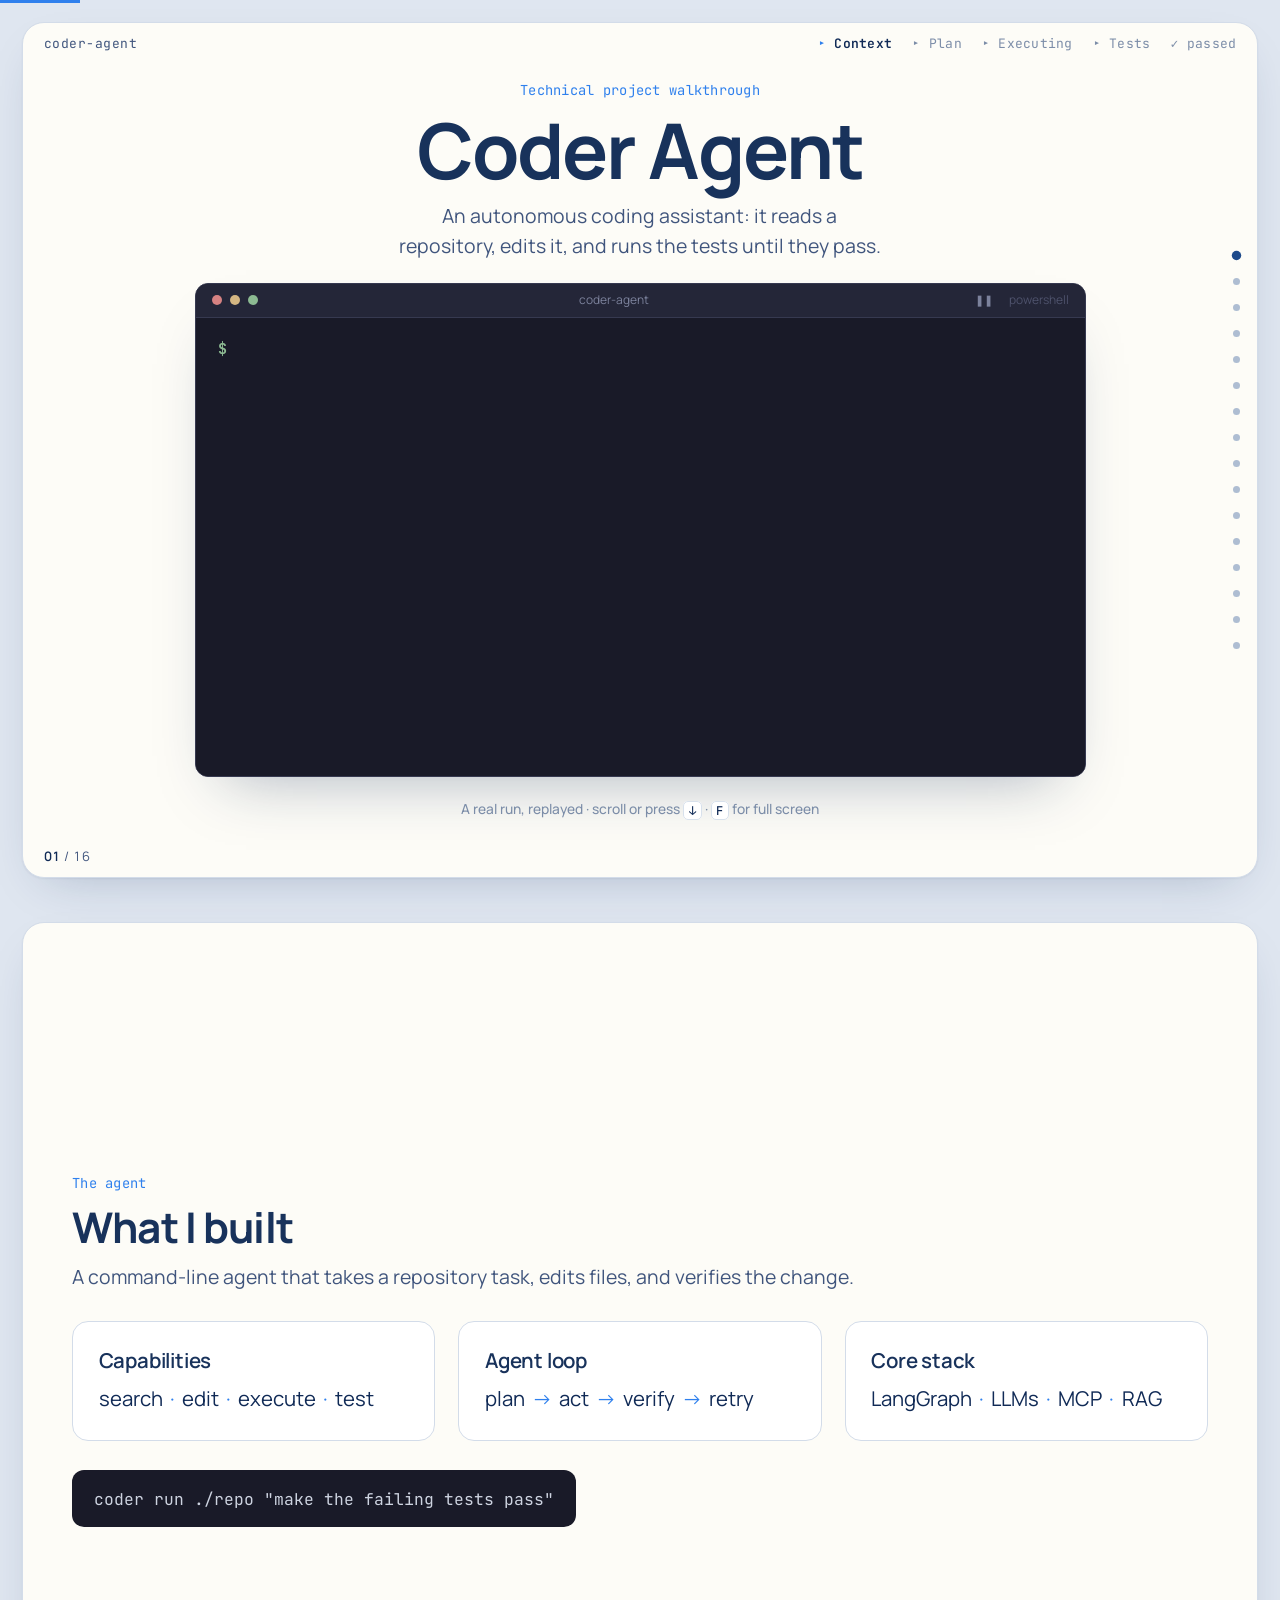
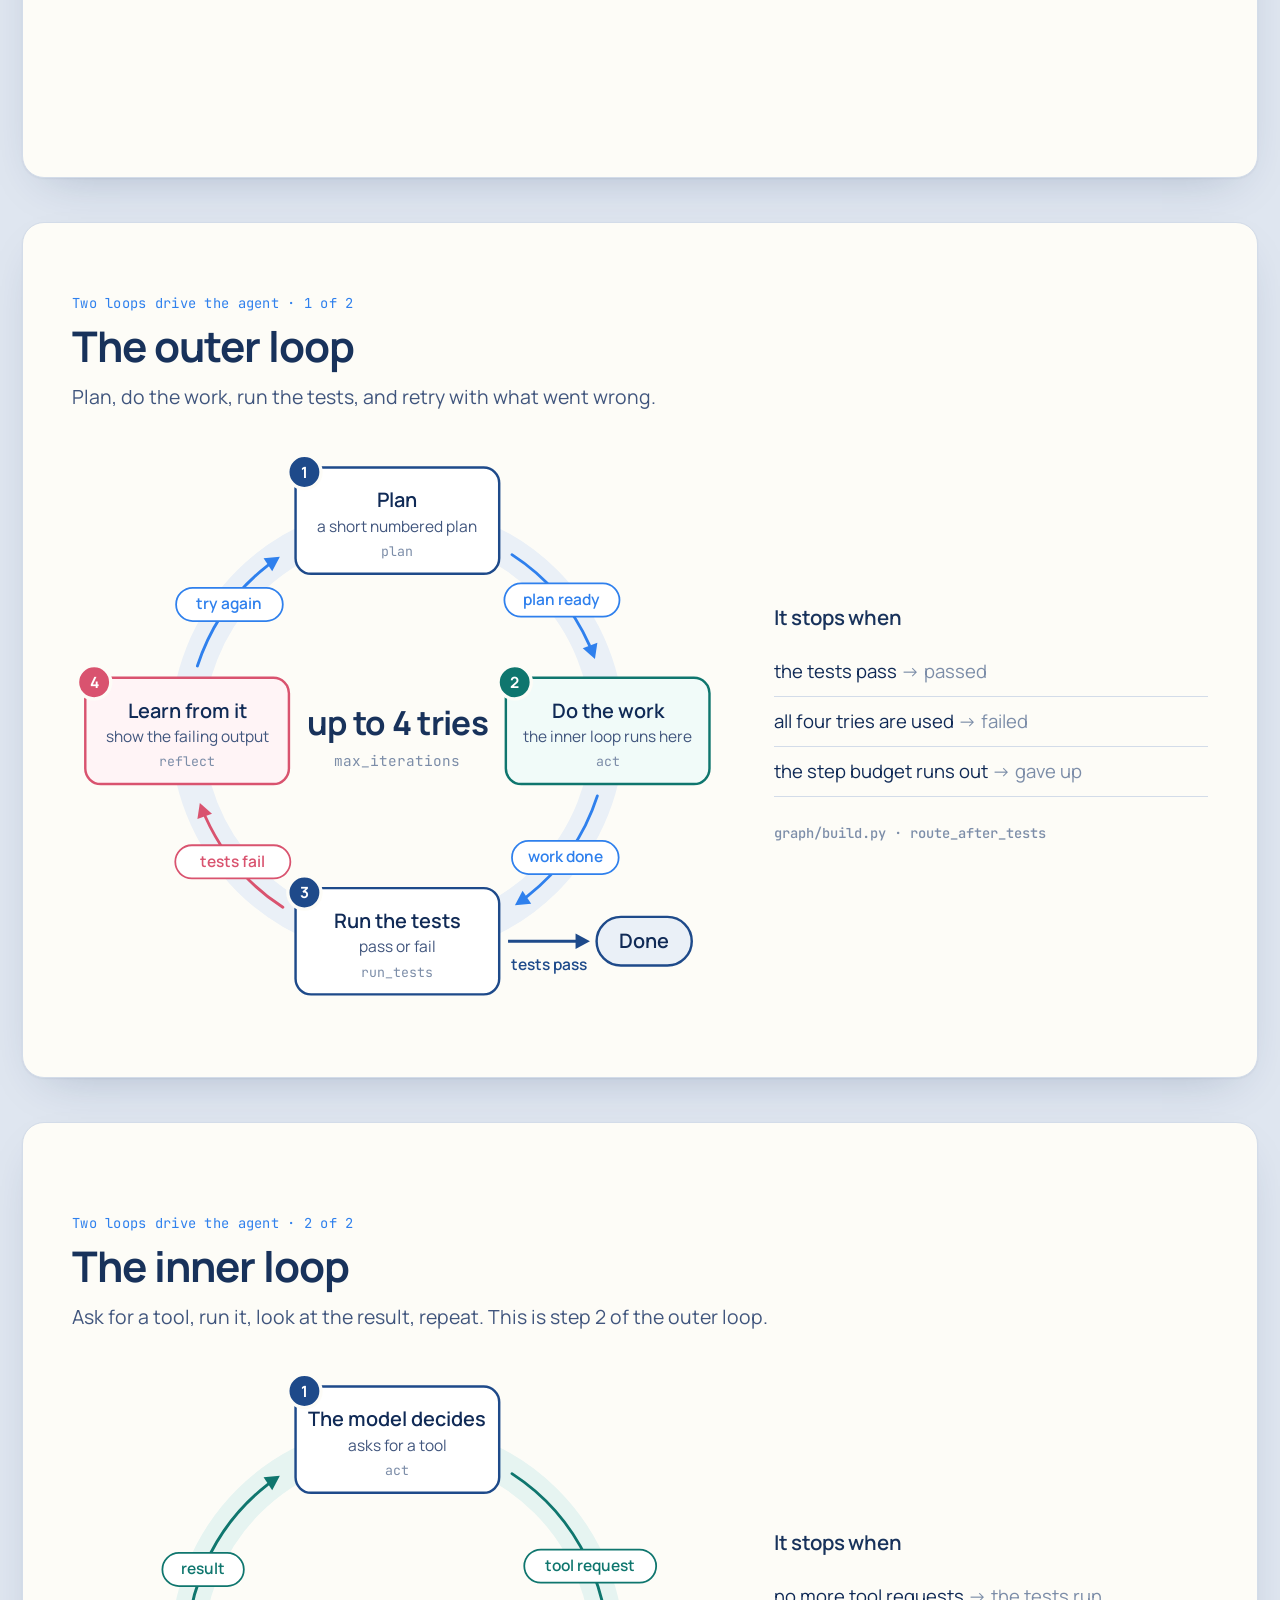
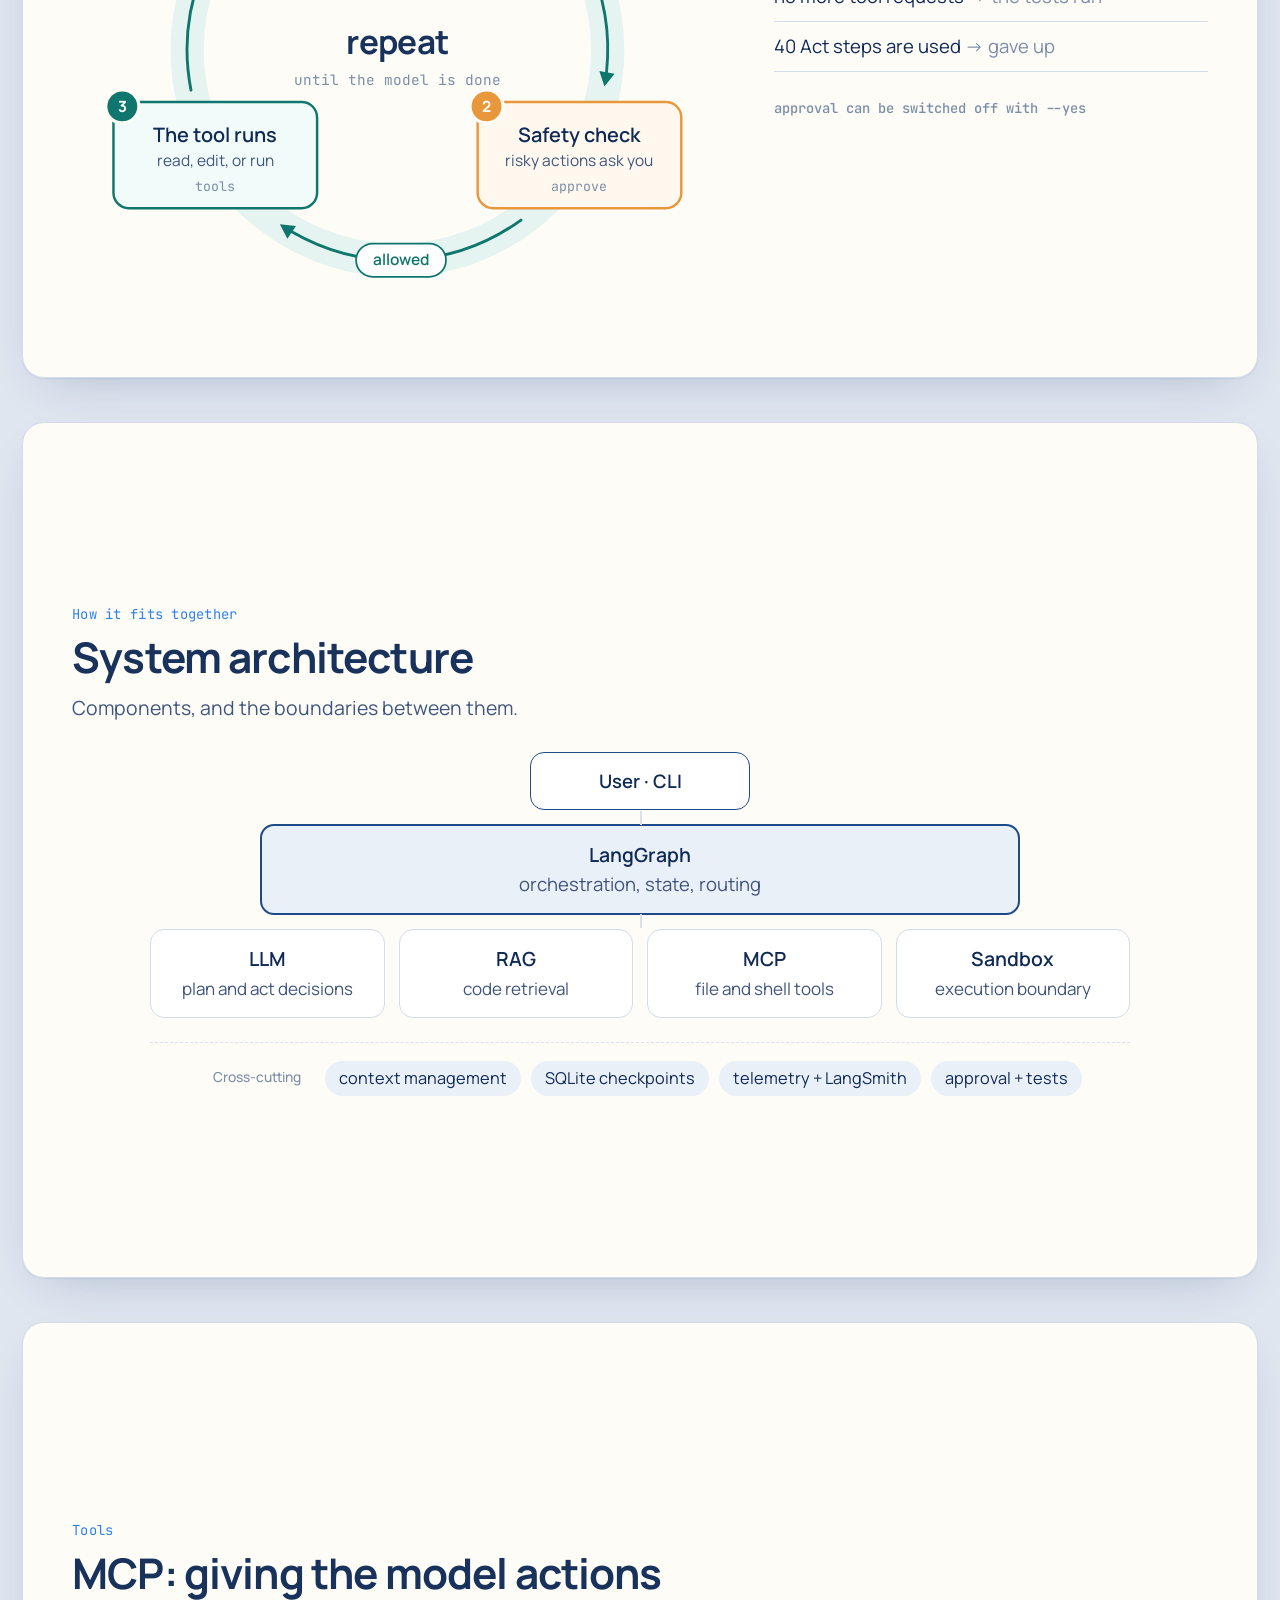
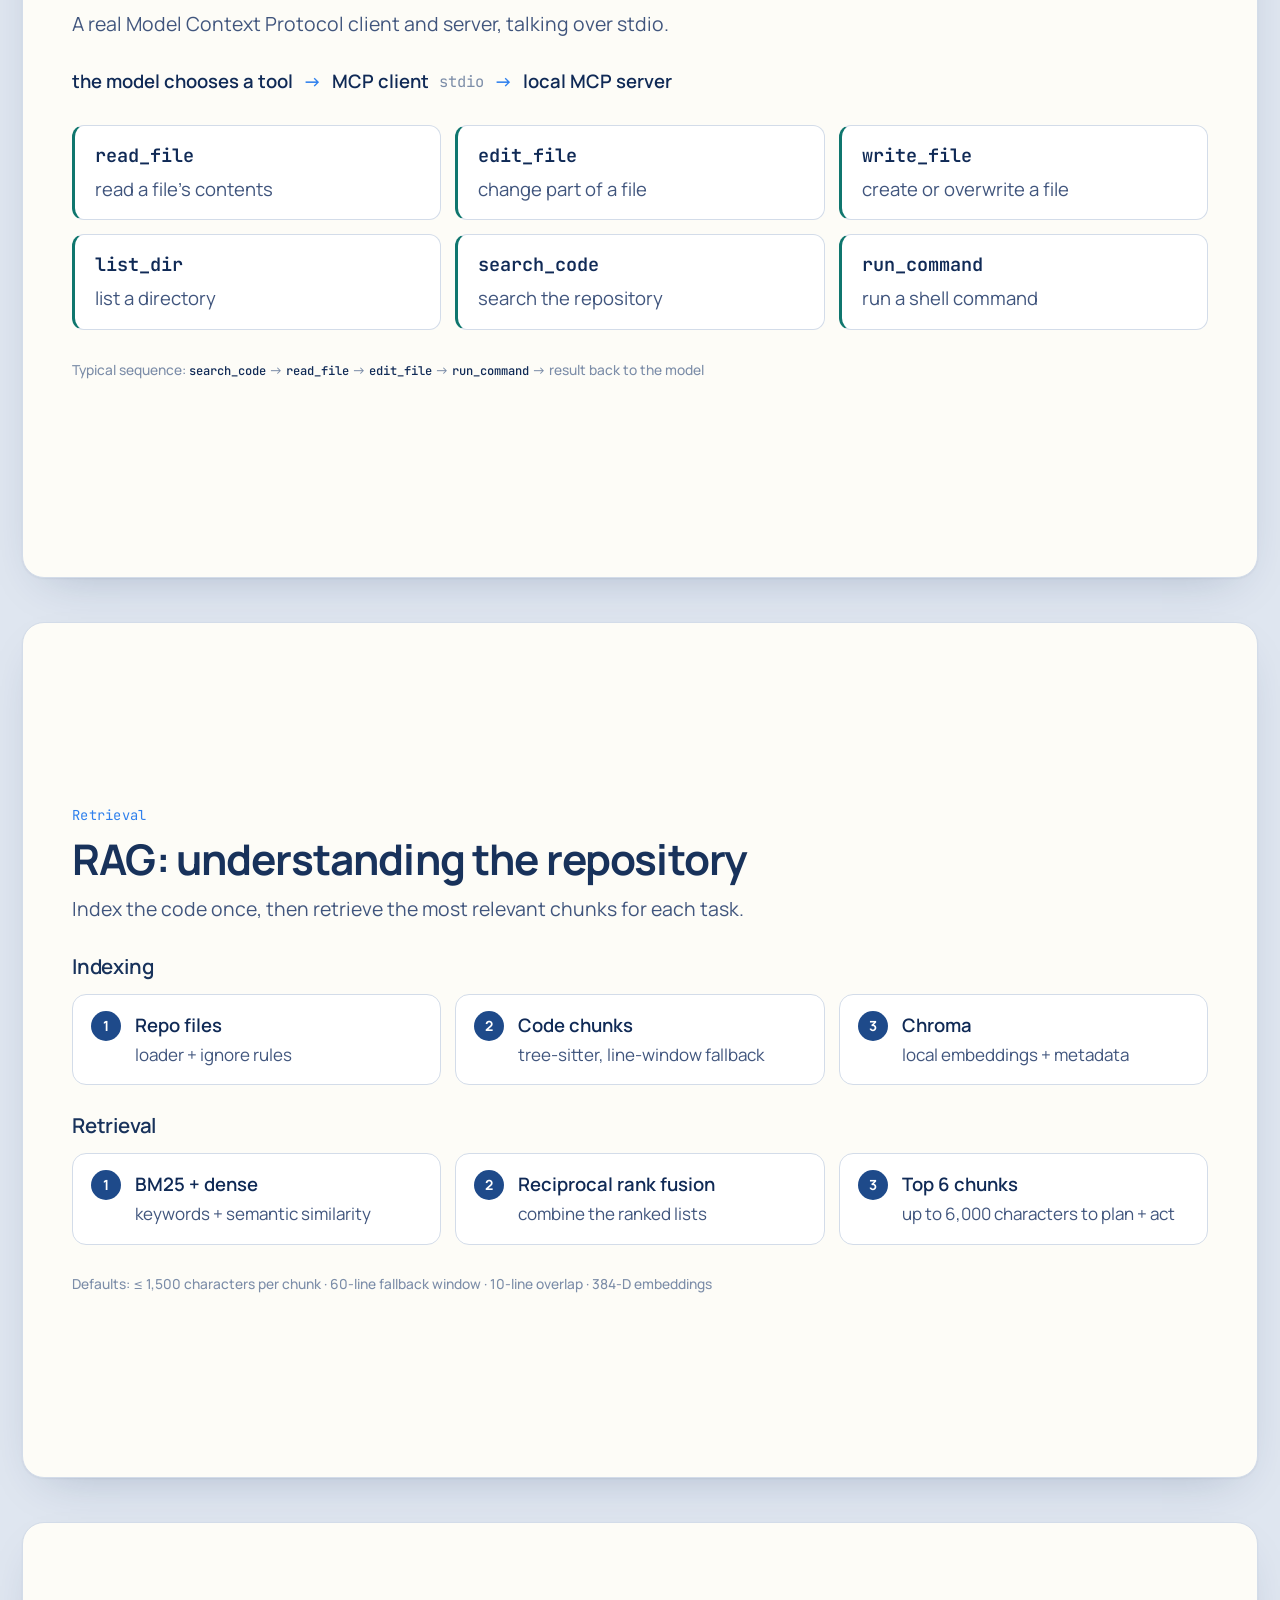
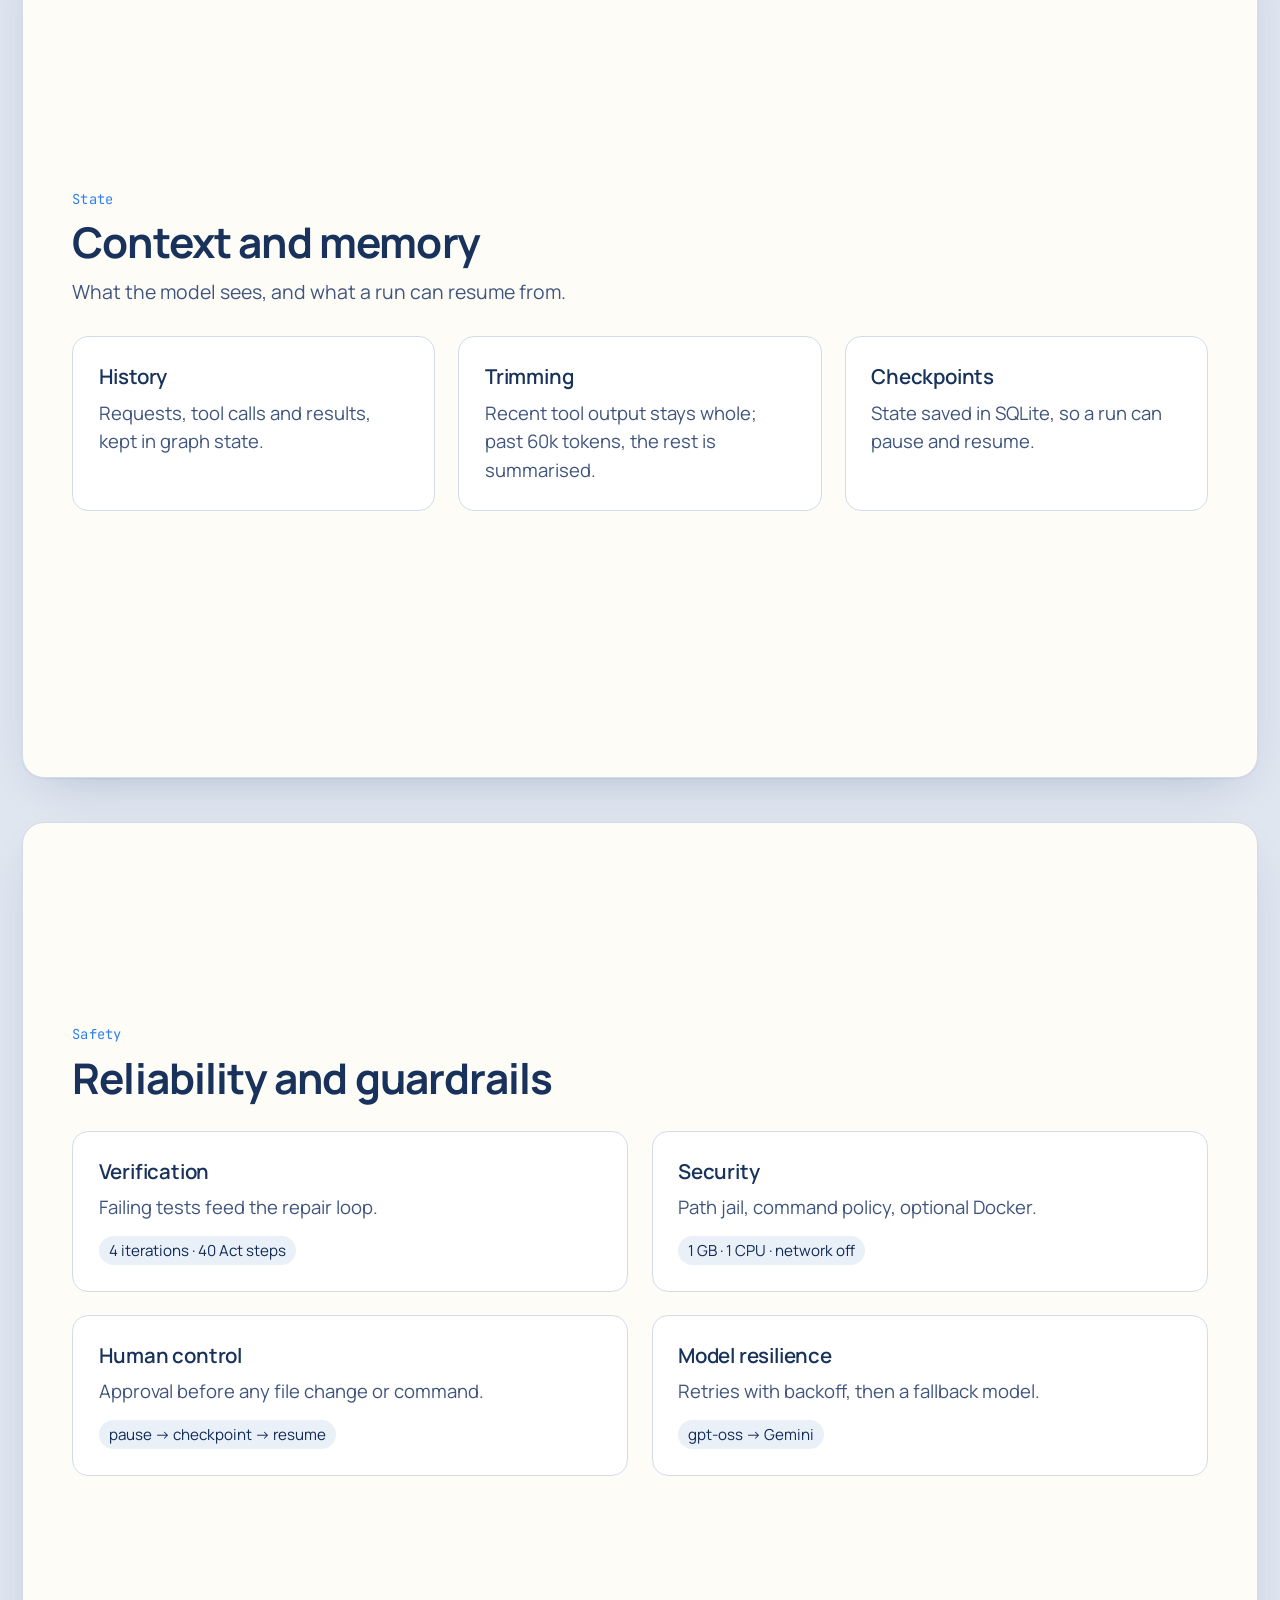
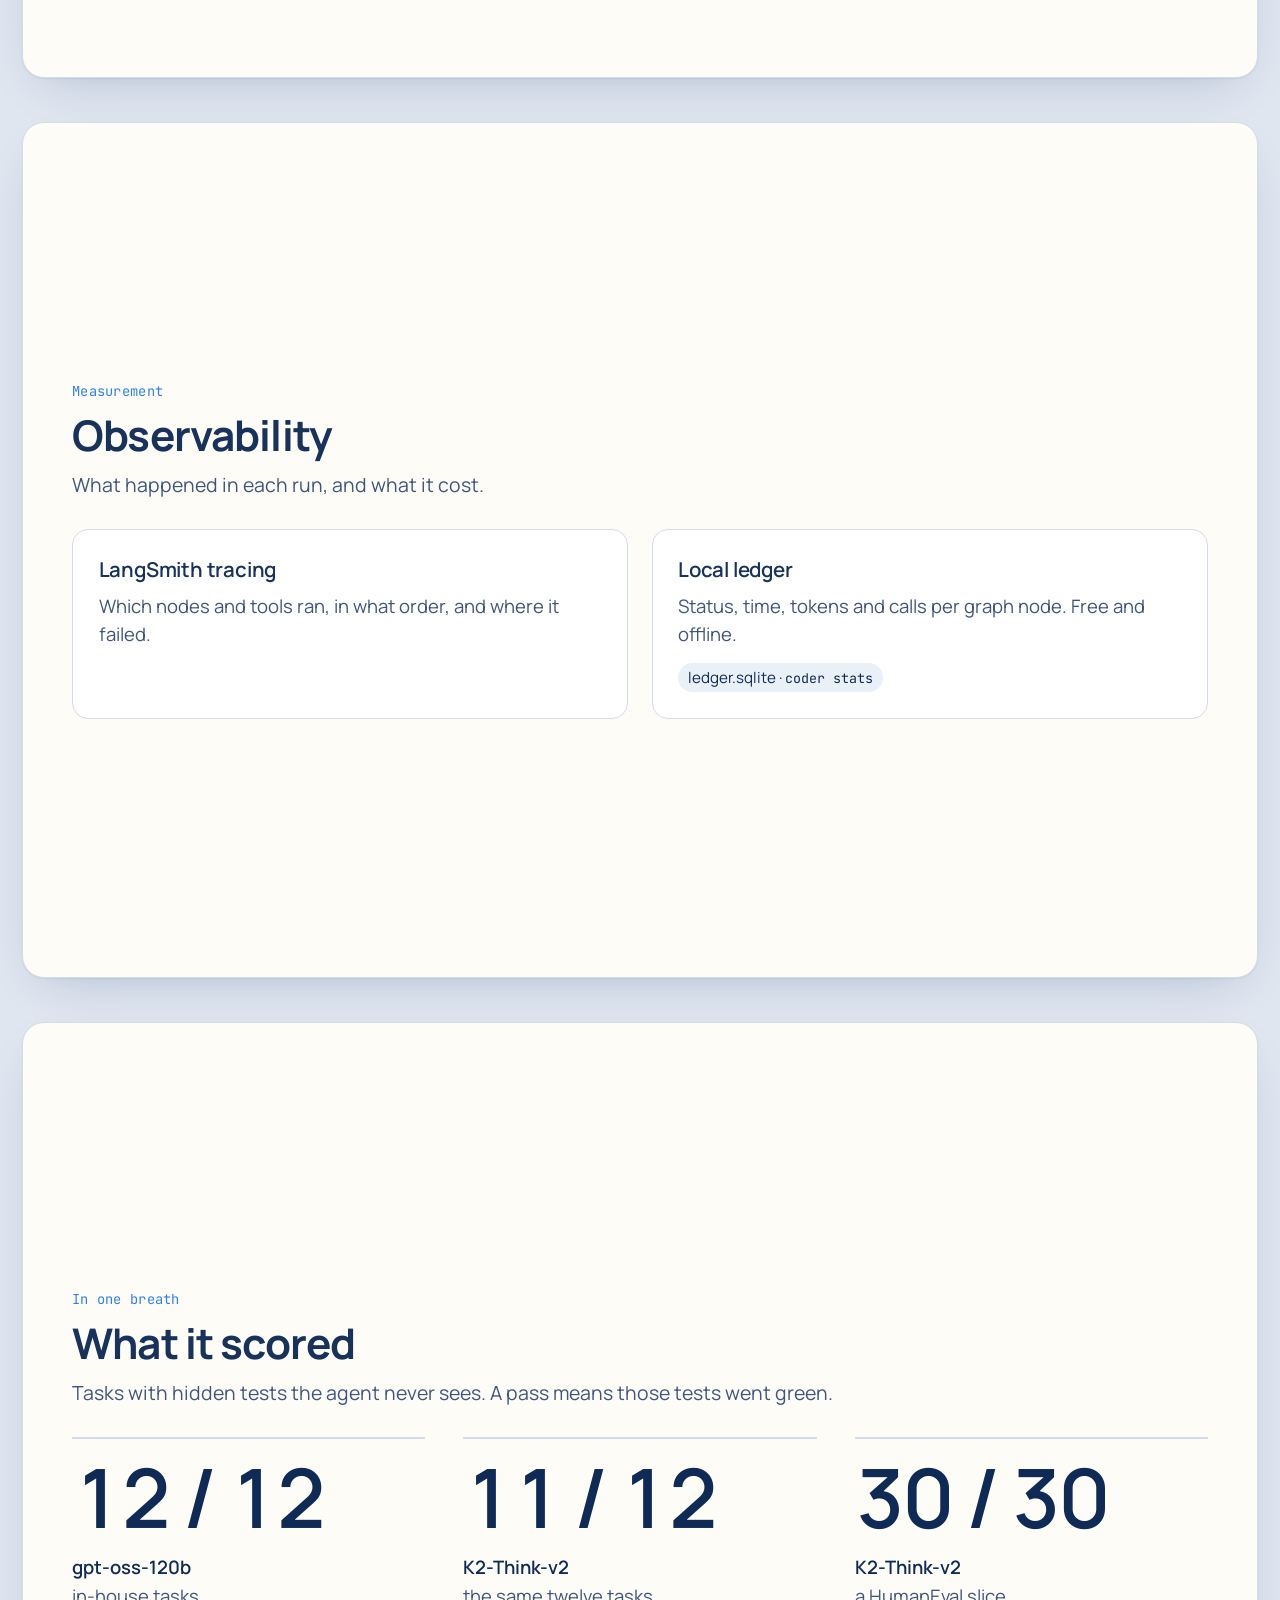
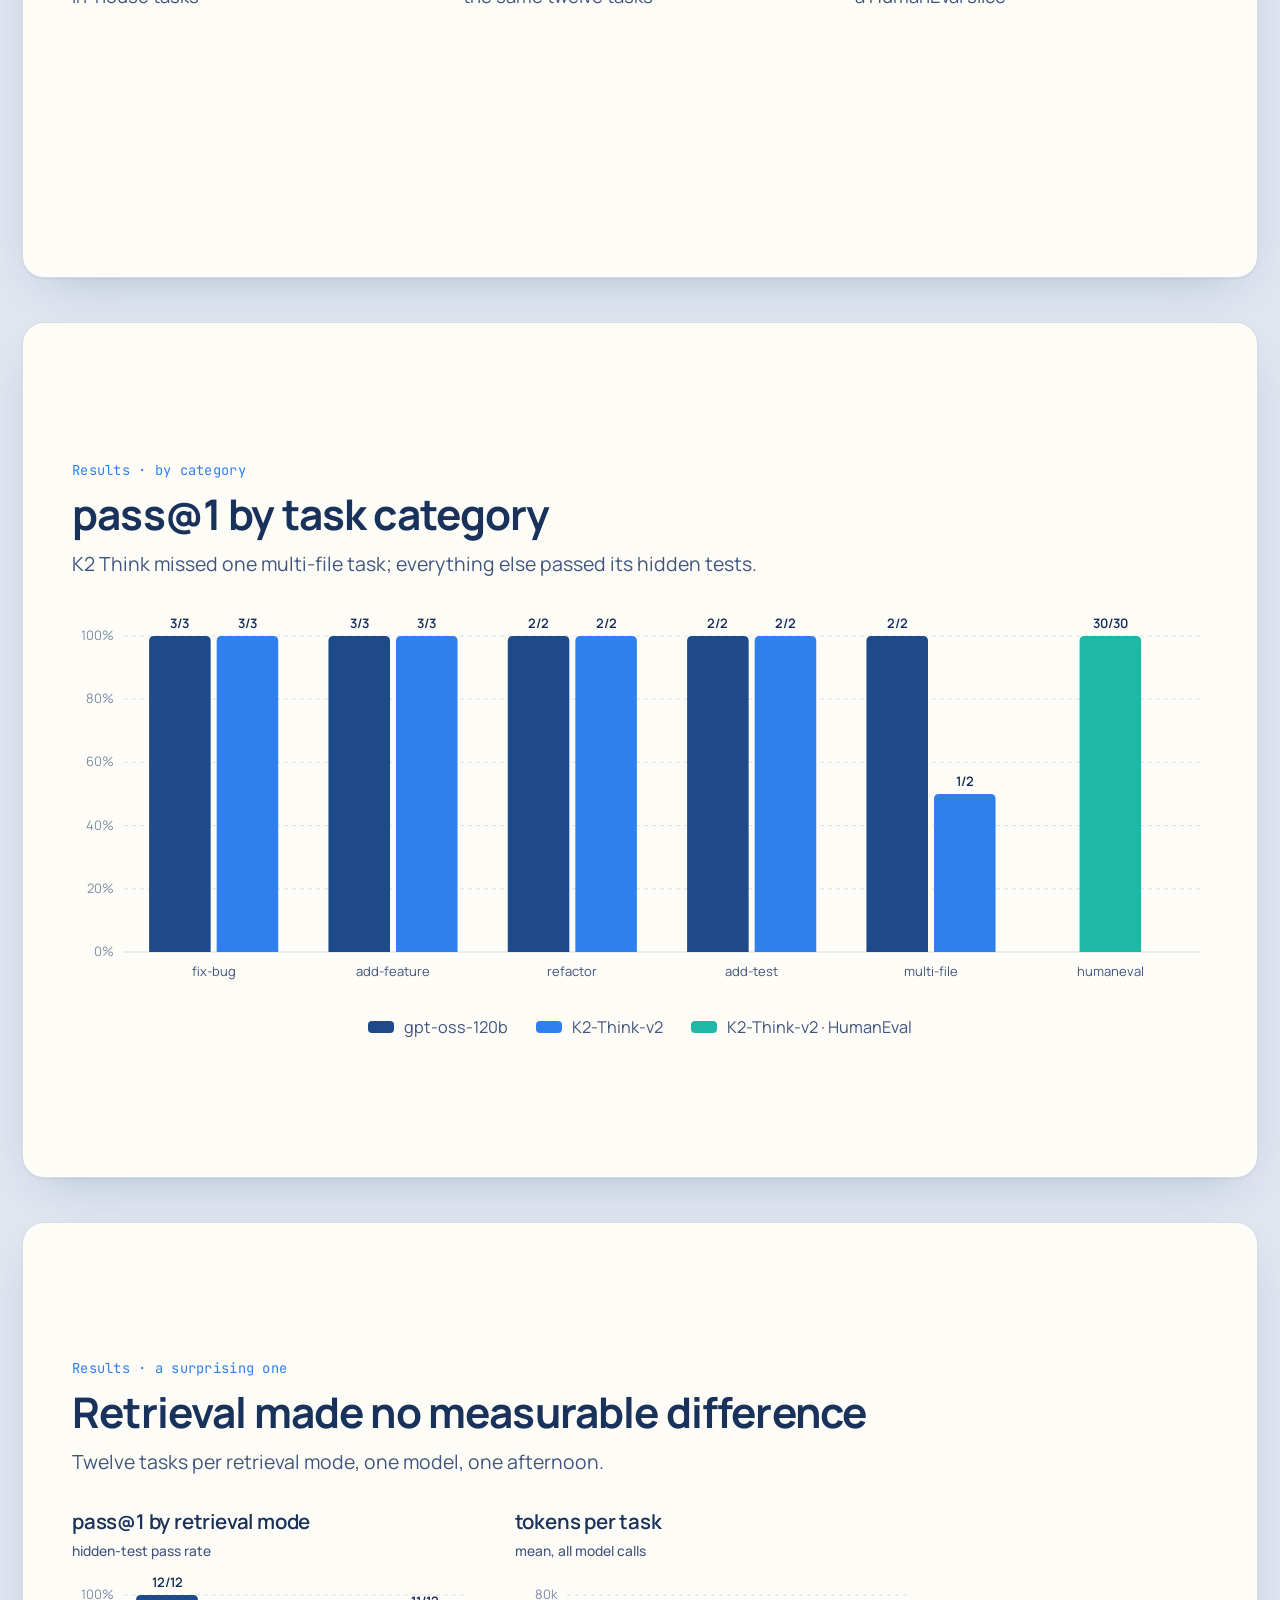
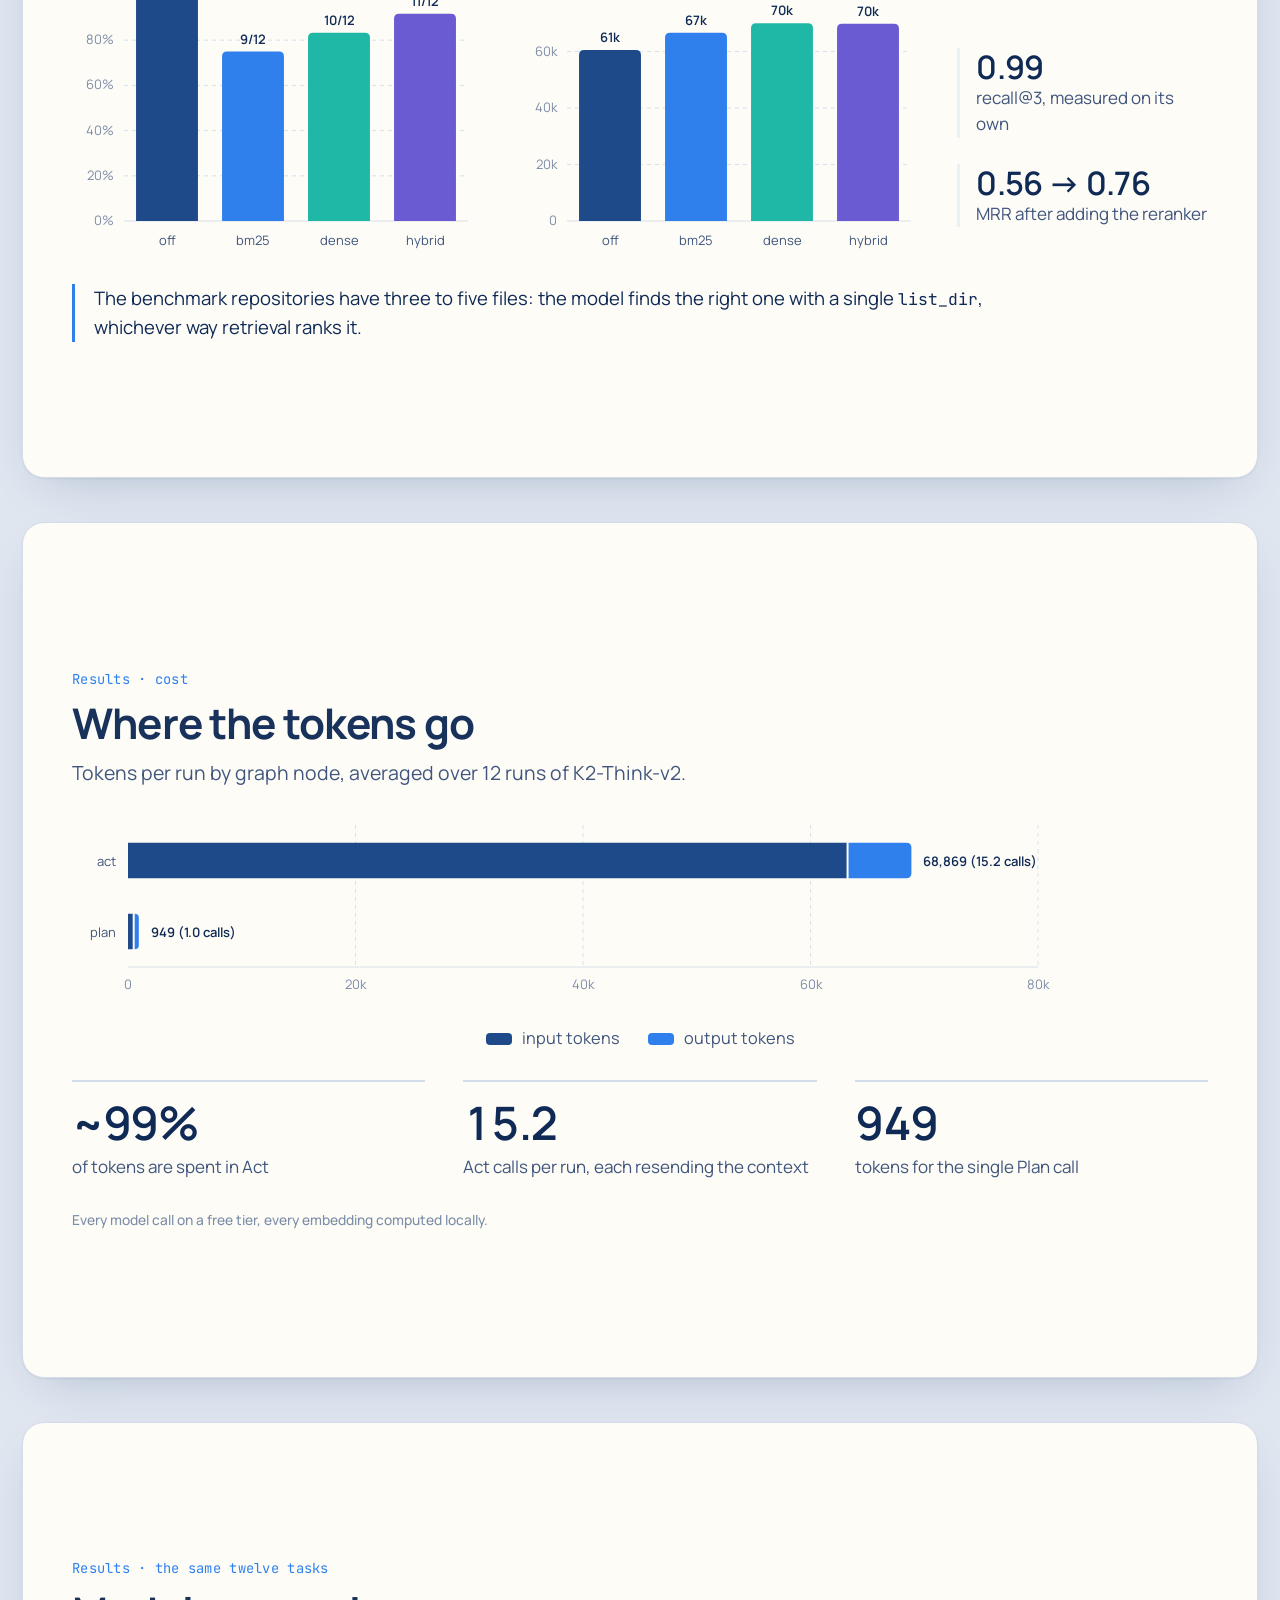
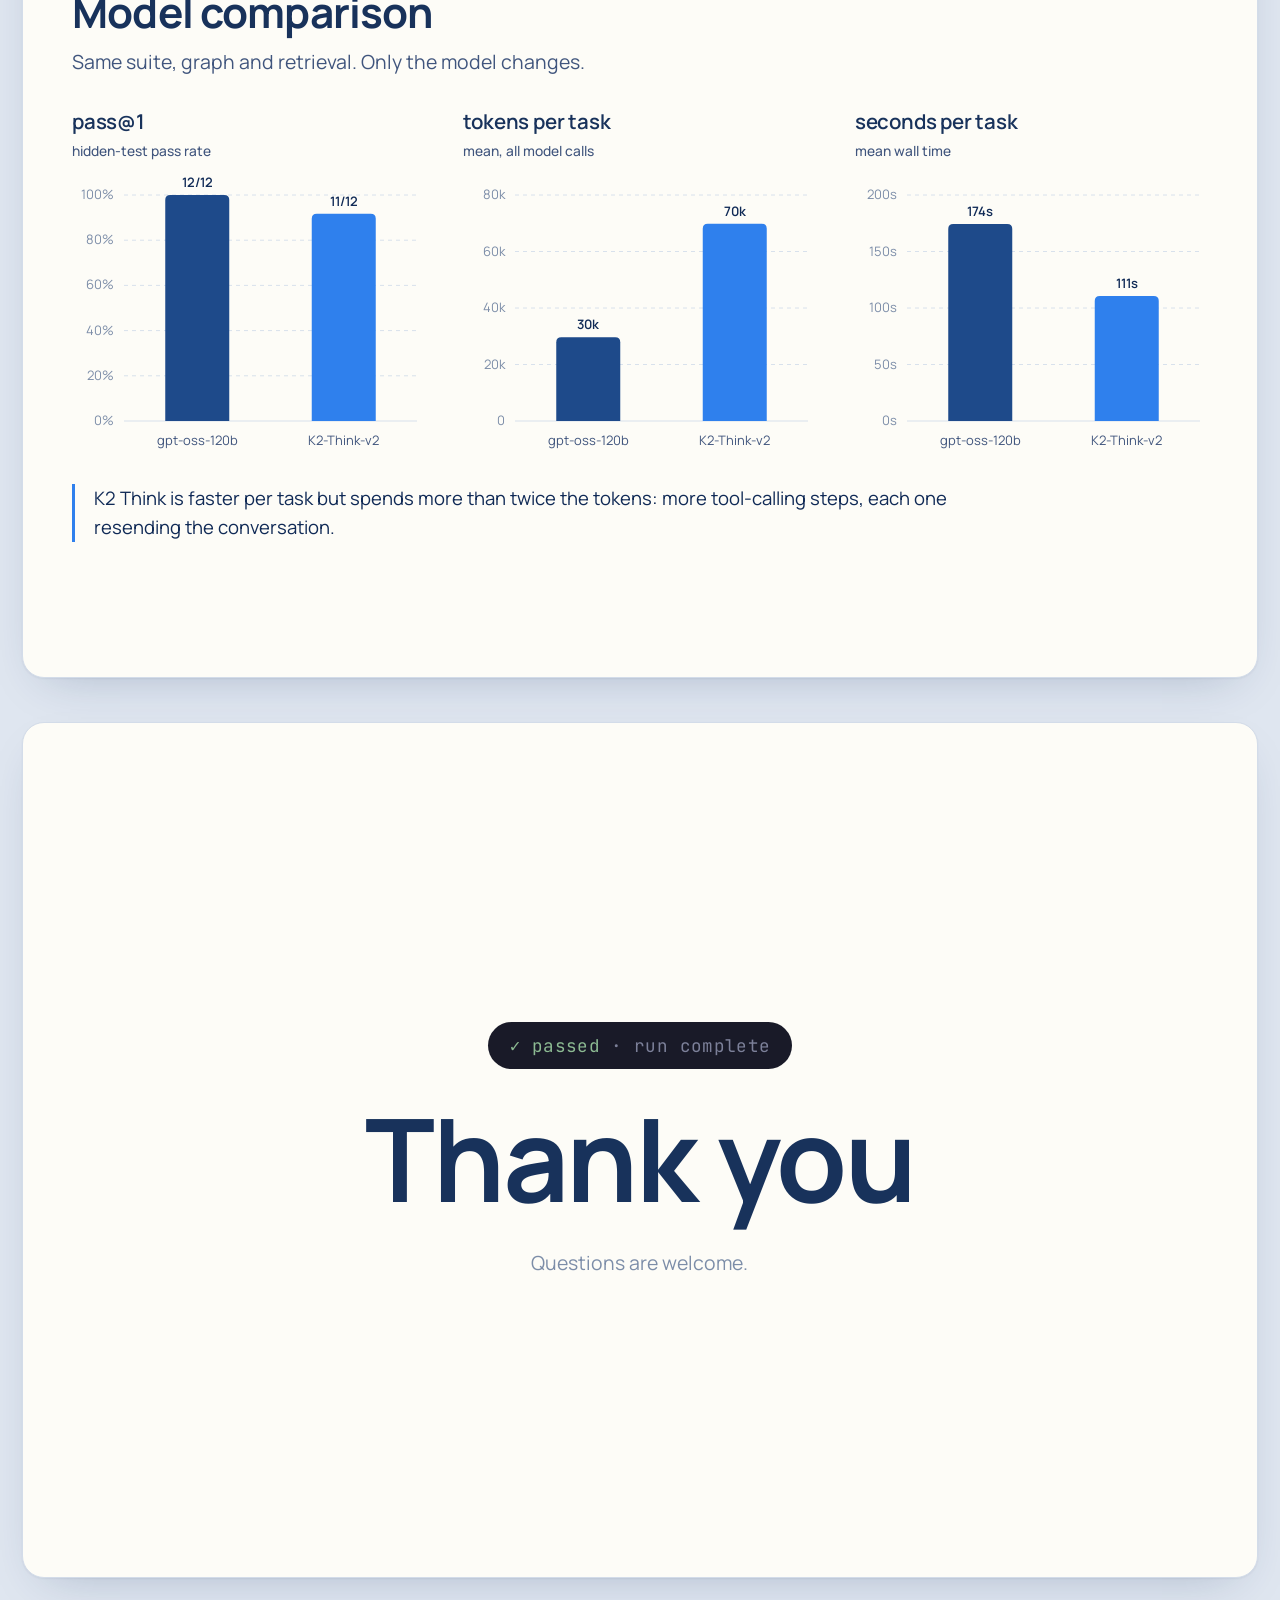
==== commit ec054792: "feat: the talk in Manrope and JetBrains Mono, with its colours read from one theme block - every col" ====
--- a/docs/talk/index.html
+++ b/docs/talk/index.html
@@ -1,5 +1,5 @@
 <!doctype html>
-<html lang="en">
+<html lang="en" data-theme="run">
 <head>
   <meta charset="utf-8">
   <meta name="viewport" content="width=device-width, initial-scale=1">
@@ -7,6 +7,11 @@
   <meta name="description" content="A walkthrough of coder-agent, a terminal coding agent built on LangGraph, MCP and local RAG, with charts drawn from its real eval results.">
   <!-- The recording's window chrome and player come from the docs site itself, so the hero is
        the same cast the landing page and the README show. -->
+  <!-- The talk's two typefaces, from Google Fonts (free). Manrope for all text, JetBrains Mono for
+       code and the terminal. If they cannot load, talk.css falls back to Segoe UI and Consolas. -->
+  <link rel="preconnect" href="https://fonts.googleapis.com">
+  <link rel="preconnect" href="https://fonts.gstatic.com" crossorigin>
+  <link rel="stylesheet" href="https://fonts.googleapis.com/css2?family=JetBrains+Mono:wght@400;600&family=Manrope:wght@400;500;600;700&display=swap">
   <link rel="stylesheet" href="../assets/cast-player.css">
   <link rel="stylesheet" href="talk.css">
 </head>
@@ -22,7 +27,7 @@
   <a href="#start" data-stage="context"><span aria-hidden="true">▸</span> Context</a>
   <a href="#outer-loop" data-stage="plan"><span aria-hidden="true">▸</span> Plan</a>
   <a href="#mcp" data-stage="executing"><span aria-hidden="true">▸</span> Executing</a>
-  <a href="#categories" data-stage="tests"><span aria-hidden="true">▸</span> Tests</a>
+  <a href="#scores" data-stage="tests"><span aria-hidden="true">▸</span> Tests</a>
   <a href="#end" data-stage="passed"><span aria-hidden="true">✓</span> passed</a>
 </nav>
 <nav class="rail" aria-label="Screens"></nav>
@@ -46,38 +51,7 @@
     </div>
   </section>
 
-  <!-- 2 · Scores ---------------------------------------------------------------------------- -->
-  <section class="screen" id="scores" data-stage="context" data-title="What it scored">
-    <div class="slide">
-      <header class="head">
-        <div>
-          <p class="eyebrow">In one breath</p>
-          <h2>What it scored</h2>
-          <p class="lede">Tasks with hidden tests the agent never sees. A pass means those tests went green.</p>
-        </div>
-      </header>
-      <div class="scores">
-        <div class="score">
-          <p class="score-value" data-stat="model0_score">12 / 12</p>
-          <p class="score-label"><span data-stat="model0_name">gpt-oss-120b</span></p>
-          <p class="score-note">in-house tasks</p>
-        </div>
-        <div class="score">
-          <p class="score-value" data-stat="model1_score">11 / 12</p>
-          <p class="score-label"><span data-stat="model1_name">K2-Think-v2</span></p>
-          <p class="score-note">the same twelve tasks</p>
-        </div>
-        <div class="score">
-          <p class="score-value" data-stat="humaneval_score">30 / 30</p>
-          <p class="score-label"><span data-stat="model1_name">K2-Think-v2</span></p>
-          <p class="score-note">a HumanEval slice</p>
-        </div>
-      </div>
-      <p class="aside">Every model call on a free tier, every embedding computed locally.</p>
-    </div>
-  </section>
-
-  <!-- 3 · What I built ---------------------------------------------------------------------- -->
+  <!-- 2 · What I built ---------------------------------------------------------------------- -->
   <section class="screen" id="built" data-stage="context" data-title="What I built">
     <div class="slide">
       <header class="head">
@@ -105,7 +79,7 @@
     </div>
   </section>
 
-  <!-- 4 · Outer loop ------------------------------------------------------------------------ -->
+  <!-- 3 · Outer loop ------------------------------------------------------------------------ -->
   <section class="screen" id="outer-loop" data-stage="plan" data-title="The outer loop">
     <div class="slide">
       <header class="head">
@@ -114,7 +88,6 @@
           <h2>The outer loop</h2>
           <p class="lede">Plan, do the work, run the tests, and retry with what went wrong.</p>
         </div>
-        <aside class="callout"><b>Slow: one lap per try</b>The tests decide when it is done, not the model</aside>
       </header>
       <div class="diagram-row">
         <div class="diagram" data-loop="outer" role="img"
@@ -132,7 +105,7 @@
     </div>
   </section>
 
-  <!-- 5 · Inner loop ------------------------------------------------------------------------ -->
+  <!-- 4 · Inner loop ------------------------------------------------------------------------ -->
   <section class="screen" id="inner-loop" data-stage="plan" data-title="The inner loop">
     <div class="slide">
       <header class="head">
@@ -141,7 +114,6 @@
           <h2>The inner loop</h2>
           <p class="lede">Ask for a tool, run it, look at the result, repeat. This is step 2 of the outer loop.</p>
         </div>
-        <aside class="callout"><b>Fast: many rounds per try</b>One Act step is one model call; the ceiling is 40</aside>
       </header>
       <div class="diagram-row">
         <div class="diagram" data-loop="inner" role="img"
@@ -158,7 +130,7 @@
     </div>
   </section>
 
-  <!-- 6 · Architecture ---------------------------------------------------------------------- -->
+  <!-- 5 · Architecture ---------------------------------------------------------------------- -->
   <section class="screen" id="architecture" data-stage="plan" data-title="System architecture">
     <div class="slide">
       <header class="head">
@@ -167,7 +139,6 @@
           <h2>System architecture</h2>
           <p class="lede">Components, and the boundaries between them.</p>
         </div>
-        <aside class="callout"><b>Orchestration layer</b>LangGraph owns state and routing</aside>
       </header>
       <div class="arch">
         <div class="arch-user">User · CLI</div>
@@ -186,7 +157,7 @@
     </div>
   </section>
 
-  <!-- 7 · MCP ------------------------------------------------------------------------------- -->
+  <!-- 6 · MCP ------------------------------------------------------------------------------- -->
   <section class="screen" id="mcp" data-stage="executing" data-title="MCP: giving the model actions">
     <div class="slide">
       <header class="head">
@@ -195,7 +166,6 @@
           <h2>MCP: giving the model actions</h2>
           <p class="lede">A real Model Context Protocol client and server, talking over stdio.</p>
         </div>
-        <aside class="callout"><b>Runs locally</b>Separate processes on the same machine</aside>
       </header>
       <ol class="pipe">
         <li>the model chooses a tool</li>
@@ -214,7 +184,7 @@
     </div>
   </section>
 
-  <!-- 8 · RAG ------------------------------------------------------------------------------- -->
+  <!-- 7 · RAG ------------------------------------------------------------------------------- -->
   <section class="screen" id="rag" data-stage="executing" data-title="RAG: understanding the repository">
     <div class="slide">
       <header class="head">
@@ -223,7 +193,6 @@
           <h2>RAG: understanding the repository</h2>
           <p class="lede">Index the code once, then retrieve the most relevant chunks for each task.</p>
         </div>
-        <aside class="callout"><b>Hybrid retrieval</b>Keywords and meaning, fused by rank</aside>
       </header>
       <div class="lanes">
         <div class="lane">
@@ -247,7 +216,7 @@
     </div>
   </section>
 
-  <!-- 9 · Context and memory ---------------------------------------------------------------- -->
+  <!-- 8 · Context and memory ---------------------------------------------------------------- -->
   <section class="screen" id="memory" data-stage="executing" data-title="Context and memory">
     <div class="slide">
       <header class="head">
@@ -274,7 +243,7 @@
     </div>
   </section>
 
-  <!-- 10 · Guardrails ----------------------------------------------------------------------- -->
+  <!-- 9 · Guardrails ----------------------------------------------------------------------- -->
   <section class="screen" id="guardrails" data-stage="executing" data-title="Reliability and guardrails">
     <div class="slide">
       <header class="head">
@@ -282,7 +251,6 @@
           <p class="eyebrow">Safety</p>
           <h2>Reliability and guardrails</h2>
         </div>
-        <aside class="callout"><b>Caveat</b>Passing visible tests does not prove correctness</aside>
       </header>
       <div class="quad">
         <article class="card">
@@ -309,7 +277,7 @@
     </div>
   </section>
 
-  <!-- 11 · Observability -------------------------------------------------------------------- -->
+  <!-- 10 · Observability -------------------------------------------------------------------- -->
   <section class="screen" id="observability" data-stage="executing" data-title="Observability">
     <div class="slide">
       <header class="head">
@@ -333,7 +301,37 @@
     </div>
   </section>
 
-  <!-- 13 · Pass rate by category ------------------------------------------------------------ -->
+  <!-- 11 · Scores ---------------------------------------------------------------------------- -->
+  <section class="screen" id="scores" data-stage="tests" data-title="What it scored">
+    <div class="slide">
+      <header class="head">
+        <div>
+          <p class="eyebrow">In one breath</p>
+          <h2>What it scored</h2>
+          <p class="lede">Tasks with hidden tests the agent never sees. A pass means those tests went green.</p>
+        </div>
+      </header>
+      <div class="scores">
+        <div class="score">
+          <p class="score-value" data-stat="model0_score">12 / 12</p>
+          <p class="score-label"><span data-stat="model0_name">gpt-oss-120b</span></p>
+          <p class="score-note">in-house tasks</p>
+        </div>
+        <div class="score">
+          <p class="score-value" data-stat="model1_score">11 / 12</p>
+          <p class="score-label"><span data-stat="model1_name">K2-Think-v2</span></p>
+          <p class="score-note">the same twelve tasks</p>
+        </div>
+        <div class="score">
+          <p class="score-value" data-stat="humaneval_score">30 / 30</p>
+          <p class="score-label"><span data-stat="model1_name">K2-Think-v2</span></p>
+          <p class="score-note">a HumanEval slice</p>
+        </div>
+      </div>
+    </div>
+  </section>
+
+  <!-- 12 · Pass rate by category ------------------------------------------------------------ -->
   <section class="screen" id="categories" data-stage="tests" data-title="pass@1 by task category">
     <div class="slide">
       <header class="head">
@@ -342,14 +340,13 @@
           <h2>pass@1 by task category</h2>
           <p class="lede">K2 Think missed one multi-file task; everything else passed its hidden tests.</p>
         </div>
-        <aside class="callout"><b>Small sample</b>A working loop, not proof of production reliability</aside>
       </header>
       <div class="chart tall" data-chart="categories"></div>
       <div class="legend" data-legend="categories"></div>
     </div>
   </section>
 
-  <!-- 14 · Retrieval ablation --------------------------------------------------------------- -->
+  <!-- 13 · Retrieval ablation --------------------------------------------------------------- -->
   <section class="screen" id="ablation" data-stage="tests" data-title="RAG ablation">
     <div class="slide">
       <header class="head">
@@ -358,7 +355,6 @@
           <h2>Retrieval made no measurable difference</h2>
           <p class="lede">Twelve tasks per retrieval mode, one model, one afternoon.</p>
         </div>
-        <aside class="callout"><b>One run per arm</b>The gaps sit under the noise floor</aside>
       </header>
       <div class="panels two-plus">
         <figure class="panel"><figcaption><b>pass@1 by retrieval mode</b>hidden-test pass rate</figcaption><div class="chart" data-chart="ablation-pass"></div></figure>
@@ -372,7 +368,7 @@
     </div>
   </section>
 
-  <!-- 16 · Tokens --------------------------------------------------------------------------- -->
+  <!-- 14 · Tokens --------------------------------------------------------------------------- -->
   <section class="screen" id="tokens" data-stage="tests" data-title="Where the tokens go">
     <div class="slide">
       <header class="head">
@@ -381,7 +377,6 @@
           <h2>Where the tokens go</h2>
           <p class="lede" data-caption="nodes">Tokens per run by graph node, averaged over 12 runs of K2-Think-v2.</p>
         </div>
-        <aside class="callout"><b>Lower is better</b>Input + output, every call in the node</aside>
       </header>
       <div class="chart short" data-chart="nodes"></div>
       <div class="legend" data-legend="nodes"></div>
@@ -390,10 +385,11 @@
         <div class="score"><p class="score-value" data-stat="act_calls">15.2</p><p class="score-note">Act calls per run, each resending the context</p></div>
         <div class="score"><p class="score-value" data-stat="plan_tokens">949</p><p class="score-note">tokens for the single Plan call</p></div>
       </div>
-    </div>
-  </section>
-
-  <!-- 12 · Model comparison ----------------------------------------------------------------- -->
+      <p class="aside">Every model call on a free tier, every embedding computed locally.</p>
+    </div>
+  </section>
+
+  <!-- 15 · Model comparison ----------------------------------------------------------------- -->
   <section class="screen" id="models" data-stage="tests" data-title="Model comparison">
     <div class="slide">
       <header class="head">
@@ -402,7 +398,6 @@
           <h2>Model comparison</h2>
           <p class="lede">Same suite, graph and retrieval. Only the model changes.</p>
         </div>
-        <aside class="callout"><b>Left: higher is better</b>Middle and right: lower is better</aside>
       </header>
       <div class="panels three">
         <figure class="panel"><figcaption><b>pass@1</b>hidden-test pass rate</figcaption><div class="chart" data-chart="model-pass"></div></figure>
--- a/docs/talk/talk.css
+++ b/docs/talk/talk.css
@@ -1,12 +1,22 @@
 /* The talk: one full-screen "slide" per idea, in the ivory look of the result figures.
  *
  * The colours are the figures' own (src/coder_agent/evals/figures.py): a pale blue page, an
- * ivory card with a hairline border, navy serif titles, blue-grey sans text, and the same fixed
- * series order (navy, blue, teal, violet). No web fonts: Georgia and Segoe UI are what the
- * figures are drawn in, and every system has a close fallback.
+ * ivory card with a hairline border, dark navy titles, blue-grey text, and the same fixed
+ * series order (navy, blue, teal, violet).
+ *
+ * Type: Manrope for every word on the slides and JetBrains Mono for code and the terminal, both
+ * loaded from Google Fonts in index.html. One family at a few weights keeps it technical rather
+ * than decorative; the hierarchy comes from size and weight (700 titles, 600 headings, 400 body,
+ * 500 labels), never capitals. If the fonts cannot load, Segoe UI and Consolas stand in.
+ *
+ * Every colour and font is a custom property in the `run` block below, and nothing else in this
+ * file (or in talk.js, which reads the same properties for its SVG) names a colour. So a new look
+ * is one more block like it, under another `data-theme`, with no change to the rules or markup.
+ * Two were tried, Blueprint and Midnight IDE, and the owner kept this one.
+ * `:root` is listed too, so the page still has its look if the attribute is missing.
  */
 
-:root {
+:root, [data-theme="run"] {
   color-scheme: light;
 
   /* surfaces */
@@ -14,16 +24,21 @@
      clearly stands out from it instead of blending in. */
   --page: #dfe6f0;        /* behind the card */
   --card: #fdfcf7;        /* the ivory slide */
+  --card-texture: none;   /* a background image over the card (Blueprint draws its grid here) */
   --edge: #d3dce9;        /* its hairline border */
   --lift: 0 1px 2px rgba(16, 42, 86, 0.06), 0 18px 48px -24px rgba(16, 42, 86, 0.28);  /* card shadow */
-  --chip: #eaf0f7;        /* callouts and tags */
-  --white: #ffffff;       /* boxes that sit on the card */
+  --lift-dark: 0 30px 60px -30px rgba(16, 42, 86, 0.35);   /* under the terminal windows */
+  --chip: #eaf0f7;        /* tags and pills */
+  --box: #ffffff;         /* boxes that sit on the card */
   --grid: #d8e1ec;        /* chart guides */
+  --dot: #aebdd2;         /* the rail's dots, darker than --grid so they show on the page */
 
   /* text */
-  --ink: #102a56;         /* titles, values */
+  --title: #18325b;       /* slide titles and headings */
+  --ink: #102a56;         /* values, strong text */
   --ink-soft: #40557d;    /* body text */
   --muted: #7c8da8;       /* ticks, footnotes */
+  --on-ink: #ffffff;      /* text on an ink-coloured fill: tooltips, badges */
 
   /* series, in the figures' fixed order, plus the two diagram accents */
   --navy: #1e4a8a;
@@ -34,9 +49,36 @@
   --coral: #d9536f;
   --deep-teal: #0f766e;
 
-  --serif: Georgia, "Times New Roman", "DejaVu Serif", serif;
-  --sans: "Segoe UI", "Helvetica Neue", Arial, "DejaVu Sans", sans-serif;
-  --mono: "DejaVu Sans Mono", "SFMono-Regular", Consolas, "Liberation Mono", Menlo, monospace;
+  /* the loop diagrams' pale fills: a node's box takes its stage colour, faintly */
+  --tint-teal: #f1fbf9;
+  --tint-coral: #fff4f6;
+  --tint-orange: #fff8ef;
+  --ring-outer: #eaf0f7;  /* the track the arrows run along */
+  --ring-inner: #e6f4f1;
+
+  /* the recording's terminal, for the dark windows sitting on the paper */
+  --term-bg: #191a28;
+  --term-fg: #cdd3e0;
+  --term-dim: #7c8099;
+  --term-pass: #8cba92;
+
+  --sans: "Manrope", "Segoe UI", "Helvetica Neue", Arial, sans-serif;
+  --mono: "JetBrains Mono", "DejaVu Sans Mono", "SFMono-Regular", Consolas, "Liberation Mono", Menlo, monospace;
+
+  /* The type scale. The brief gives sizes for a 16:9 deck; here each one is reached at full
+     slide width and shrinks with the smaller of width and height, like the spacing below, so a
+     laptop screen gets slightly smaller type rather than a slide that spills. */
+  --fs-title: clamp(30px, min(3.3vw, 6vh), 44px);     /* main slide titles: 700 */
+  --fs-card: clamp(18px, min(1.6vw, 3vh), 22px);      /* card and panel headings: 600 */
+  --fs-body: clamp(15px, 0.9vw + 7px, 19px);          /* body text: 400 */
+  --fs-label: clamp(12px, 0.45vw + 8px, 15px);         /* eyebrows, captions, chart ticks: 500 */
+
+  /* The loop diagrams' text, in SVG units. Each label has to fit a fixed box: a node is 184
+     units wide, and the centre label has about 196 units between the side boxes. A wider face
+     (a monospace one, say) needs these smaller. */
+  --loop-title-size: 18px;
+  --loop-sub-size: 14px;
+  --loop-center-size: 30px;
 
   /* Spacing follows the smaller of width and height, so a short laptop screen gets tighter
      margins rather than a slide that spills past the fold. */
@@ -70,7 +112,8 @@
   background: var(--page);
   color: var(--ink-soft);
   font-family: var(--sans);
-  font-size: clamp(15px, 1.05vw + 6px, 18px);
+  font-size: var(--fs-body);
+  font-weight: 400;
   line-height: 1.55;
   -webkit-font-smoothing: antialiased;
 }
@@ -97,7 +140,7 @@
   max-width: 1320px;
   margin: 0 auto;
   padding: var(--pad);
-  background: var(--card);
+  background: var(--card-texture), var(--card);
   border: 1px solid var(--edge);
   border-radius: var(--radius);
   box-shadow: var(--lift);   /* lifts the card off the page */
@@ -130,36 +173,41 @@
 
 h1, h2, h3 {
   margin: 0;
-  color: var(--ink);
-  font-family: var(--serif);
+  color: var(--title);
+  font-family: var(--sans);
+}
+
+/* Large type is set slightly tighter, as geometric faces like Manrope look loose when big. */
+h1 { font-size: clamp(40px, min(6vw, 9.5vh), 84px); font-weight: 700; line-height: 1.05; letter-spacing: -0.025em; }
+h2 { font-size: var(--fs-title); font-weight: 700; line-height: 1.15; letter-spacing: -0.02em; }
+h3 { font-size: var(--fs-card); font-weight: 600; line-height: 1.3; letter-spacing: -0.01em; }
+
+p { margin: 0; }
+
+/* Bold in running text is for key ideas, so it is semibold: it stands out without shouting. */
+b, strong { font-weight: 600; }
+
+/* The small line above a title, in the code face so it reads like a machine's label. */
+.eyebrow {
+  margin-bottom: 0.6em;
+  color: var(--blue);
+  font-family: var(--mono);
+  font-size: var(--fs-label);
   font-weight: 400;
-  letter-spacing: -0.01em;
-}
-
-h1 { font-size: clamp(40px, min(6.4vw, 10vh), 92px); line-height: 1.02; }
-h2 { font-size: clamp(28px, min(3.6vw, 6.4vh), 52px); line-height: 1.1; }
-h3 { font-size: clamp(19px, 1.5vw, 24px); line-height: 1.25; }
-
-p { margin: 0; }
-
-.eyebrow {
-  margin-bottom: 0.7em;
-  color: var(--blue);
-  font-size: 0.78em;
-  font-weight: 600;
-  letter-spacing: 0.08em;
-  text-transform: uppercase;
+  letter-spacing: 0.02em;
 }
 
 .lede {
   max-width: 44em;
-  margin-top: 0.45em;
-  font-size: 1.08em;
+  margin-top: 0.55em;
+  font-size: 1.05em;
+  text-wrap: pretty;   /* no single word left alone on the last line */
 }
 
 .aside, .source {
   color: var(--muted);
-  font-size: 0.86em;
+  font-size: var(--fs-label);
+  font-weight: 500;
 }
 
 .takeaway {
@@ -179,7 +227,7 @@
   padding: 0.05em 0.4em;
   border: 1px solid var(--grid);
   border-radius: 5px;
-  background: var(--white);
+  background: var(--box);
 }
 
 a { color: var(--blue); }
@@ -269,7 +317,7 @@
   width: 7px;
   height: 7px;
   border-radius: 50%;
-  background: #aebdd2;   /* darker than --grid, so the dots show on the slate page */
+  background: var(--dot);
   transition: background 0.2s, transform 0.2s;
 }
 
@@ -282,7 +330,7 @@
   padding: 3px 9px;
   border-radius: 6px;
   background: var(--ink);
-  color: var(--white);
+  color: var(--on-ink);
   font-size: 12px;
   white-space: nowrap;
   opacity: 0;
@@ -323,43 +371,19 @@
 }
 
 /* ------------------------------------------------------------------------------------------ */
-/* Header row: title on the left, the figures' callout chip on the right                      */
-/* ------------------------------------------------------------------------------------------ */
-
-.head {
-  display: flex;
-  justify-content: space-between;
-  align-items: flex-start;
-  gap: 32px;
-}
-
-.callout {
-  flex: none;
-  max-width: 21em;
-  padding: clamp(10px, 2vh, 16px) 22px;
-  border-radius: 14px;
-  background: var(--chip);
-  font-size: 0.86em;
-  line-height: 1.45;
-}
-
-.callout b {
-  display: block;
-  margin-bottom: 4px;
-  color: var(--blue);
-  font-weight: 600;
-}
-
-@media (max-width: 900px) {
-  .head { flex-direction: column; gap: 16px; }
-}
+/* Header row: eyebrow, title and lede                                                        */
+/* ------------------------------------------------------------------------------------------ */
+
+/* The title block alone on its row; the blue callout chips that once sat on the right were
+   taken out, so the header is a plain block. */
+.head { display: block; }
 
 /* ------------------------------------------------------------------------------------------ */
 /* Hero                                                                                       */
 /* ------------------------------------------------------------------------------------------ */
 
 .hero .slide, .end .slide { align-items: center; text-align: center; }
-.hero-head .lede { margin-left: auto; margin-right: auto; }
+.hero-head .lede { margin-left: auto; margin-right: auto; text-wrap: balance; }
 
 /* The recording is sized by the viewport's height as well as its width, so the title and the
    whole terminal fit one screen on a laptop. The player fits its columns to whatever width it
@@ -372,14 +396,17 @@
 
 .hero .cast-window {
   margin: 0 auto;
-  box-shadow: 0 30px 60px -30px rgba(16, 42, 86, 0.35);
-}
-
-.hero .cast-screen { text-align: left; }
+  box-shadow: var(--lift-dark);
+}
+
+/* The recording in the talk's code face. The player measures whatever font the screen is set
+   in, so its columns still fit the window. */
+.hero .cast-screen { text-align: left; font-family: var(--mono); }
 
 .hint {
   color: var(--muted);
-  font-size: 0.82em;
+  font-size: var(--fs-label);
+  font-weight: 500;
 }
 
 /* On a short screen the hero gives its room to the recording: tighter gaps, no hint line. */
@@ -406,8 +433,10 @@
 
 .score-value {
   color: var(--ink);
-  font-family: var(--serif);
-  font-size: clamp(44px, min(6.8vw, 12vh), 104px);
+  font-family: var(--sans);
+  font-size: clamp(44px, min(6.4vw, 11vh), 96px);
+  font-weight: 600;
+  letter-spacing: -0.03em;
   line-height: 1;
   font-variant-numeric: tabular-nums;
 }
@@ -438,7 +467,7 @@
   padding: clamp(18px, 2vw, 28px);
   border: 1px solid var(--edge);
   border-radius: 16px;
-  background: var(--white);
+  background: var(--box);
 }
 
 .card h3 { margin-bottom: 0.45em; }
@@ -466,10 +495,10 @@
   overflow-x: auto;
   padding: 14px 22px;
   border-radius: 12px;
-  background: #191a28;   /* the recording's own terminal background */
-}
-
-.command code { color: #cdd3e0; white-space: nowrap; }
+  background: var(--term-bg);   /* the recording's own terminal background */
+}
+
+.command code { color: var(--term-fg); white-space: nowrap; }
 
 /* ------------------------------------------------------------------------------------------ */
 /* Loop diagrams                                                                              */
@@ -511,14 +540,14 @@
 }
 
 /* The SVG's text is styled here rather than inline, so the diagrams use the page's fonts. */
-.loop-title { fill: var(--ink); font-family: var(--sans); font-size: 18px; font-weight: 600; }
-.loop-sub { fill: var(--ink-soft); font-family: var(--sans); font-size: 14px; }
+.loop-title { fill: var(--ink); font-family: var(--sans); font-size: var(--loop-title-size); font-weight: 600; }
+.loop-sub { fill: var(--ink-soft); font-family: var(--sans); font-size: var(--loop-sub-size); }
 .loop-code { fill: var(--muted); font-family: var(--mono); font-size: 12px; }
-.loop-badge { fill: var(--white); font-family: var(--sans); font-size: 14px; font-weight: 700; }
+.loop-badge { fill: var(--on-ink); font-family: var(--sans); font-size: 14px; font-weight: 700; }
 .loop-edge { font-family: var(--sans); font-size: 14px; font-weight: 600; }
 /* 30px, not larger: the centre sits between the side boxes, which leave it about 196 units, and
    "up to 4 tries" in Georgia at 36px ran into them. */
-.loop-center { fill: var(--ink); font-family: var(--serif); font-size: 30px; }
+.loop-center { fill: var(--title); font-family: var(--sans); font-size: var(--loop-center-size); font-weight: 700; letter-spacing: -0.02em; }
 .loop-center-sub { fill: var(--muted); font-family: var(--mono); font-size: 13px; }
 
 /* The arcs draw themselves in when the screen arrives. */
@@ -555,7 +584,7 @@
   padding: 14px 20px;
   border: 1.5px solid var(--navy);
   border-radius: 14px;
-  background: var(--white);
+  background: var(--box);
   color: var(--ink-soft);
   text-align: center;
 }
@@ -610,10 +639,8 @@
 .arch-cross .arch-cross-label {
   background: none;
   color: var(--muted);
-  font-size: 0.78em;
-  font-weight: 600;
-  letter-spacing: 0.08em;
-  text-transform: uppercase;
+  font-size: var(--fs-label);
+  font-weight: 500;
 }
 
 @media (max-width: 720px) {
@@ -664,7 +691,7 @@
   border: 1px solid var(--edge);
   border-left: 3px solid var(--deep-teal);
   border-radius: 12px;
-  background: var(--white);
+  background: var(--box);
 }
 
 .tools code { font-size: 1em; font-weight: 600; }
@@ -692,7 +719,7 @@
   padding: 16px 20px 16px 62px;
   border: 1px solid var(--edge);
   border-radius: 14px;
-  background: var(--white);
+  background: var(--box);
   counter-increment: step;
 }
 
@@ -707,7 +734,7 @@
   height: 30px;
   border-radius: 50%;
   background: var(--navy);
-  color: var(--white);
+  color: var(--on-ink);
   font-size: 14px;
   font-weight: 700;
 }
@@ -736,15 +763,18 @@
 .panel figcaption {
   margin-bottom: 6px;
   color: var(--ink-soft);
-  font-size: 0.86em;
-}
-
+  font-size: var(--fs-label);
+  font-weight: 500;
+}
+
+/* A chart panel's heading is a card heading. */
 .panel figcaption b {
   display: block;
-  color: var(--ink);
-  font-family: var(--serif);
-  font-size: 1.3em;
-  font-weight: 400;
+  margin-bottom: 2px;
+  color: var(--title);
+  font-size: var(--fs-card);
+  font-weight: 600;
+  letter-spacing: -0.01em;
 }
 
 /* talk.js draws each chart at the size of this box, in pixels, and redraws on resize. */
@@ -788,7 +818,7 @@
 
 .facts { display: grid; gap: clamp(14px, 3vh, 26px); padding-bottom: 28px; }
 .facts p { padding-left: 16px; border-left: 3px solid var(--chip); font-size: 0.92em; }
-.facts b { display: block; color: var(--ink); font-family: var(--serif); font-size: 2em; font-weight: 400; line-height: 1.1; }
+.facts b { display: block; color: var(--ink); font-size: 1.9em; font-weight: 600; letter-spacing: -0.02em; line-height: 1.15; }
 
 /* One tooltip for the whole page, moved to whichever mark is hovered. */
 .tip {
@@ -798,11 +828,11 @@
   padding: 8px 12px;
   border-radius: 8px;
   background: var(--ink);
-  color: var(--white);
+  color: var(--on-ink);
   font-size: 13px;
   line-height: 1.4;
   pointer-events: none;
-  box-shadow: 0 8px 24px -8px rgba(16, 42, 86, 0.45);
+  box-shadow: var(--lift-dark);
 }
 
 .tip b { display: block; }
@@ -823,18 +853,18 @@
 .finale-run {
   padding: 10px 22px;
   border-radius: 999px;
-  background: #191a28;          /* the recording's terminal window */
-  color: #8cba92;               /* the recording's "passed" green */
+  background: var(--term-bg);    /* the recording's terminal window */
+  color: var(--term-pass);       /* the recording's "passed" green */
   font-family: var(--mono);
   font-size: 0.95em;
   letter-spacing: 0.02em;
-  box-shadow: 0 14px 30px -18px rgba(16, 42, 86, 0.6);
-}
-
-.finale-run span { color: #7c8099; }   /* the dim part of the line, as in the terminal */
+  box-shadow: var(--lift-dark);
+}
+
+.finale-run span { color: var(--term-dim); }   /* the dim part of the line, as in the terminal */
 
 .finale-title {
-  font-size: clamp(56px, min(10vw, 16vh), 150px);
+  font-size: clamp(56px, min(9vw, 14vh), 132px);
   line-height: 1;
 }
 
@@ -842,7 +872,7 @@
 
 /* Printing gives one slide per page, with nothing hidden waiting for an animation. */
 @media print {
-  html { scroll-snap-type: none; background: var(--white); }
+  html { scroll-snap-type: none; background: var(--box); }
   .rail, .brand, .counter, .stages, .progress, .hint { display: none; }
   .screen { min-height: auto; break-after: page; }
   .js .slide > *, .js .bar, .js .chart .value, .js .chart .dot, .js .loop-arc, .js .loop-head {
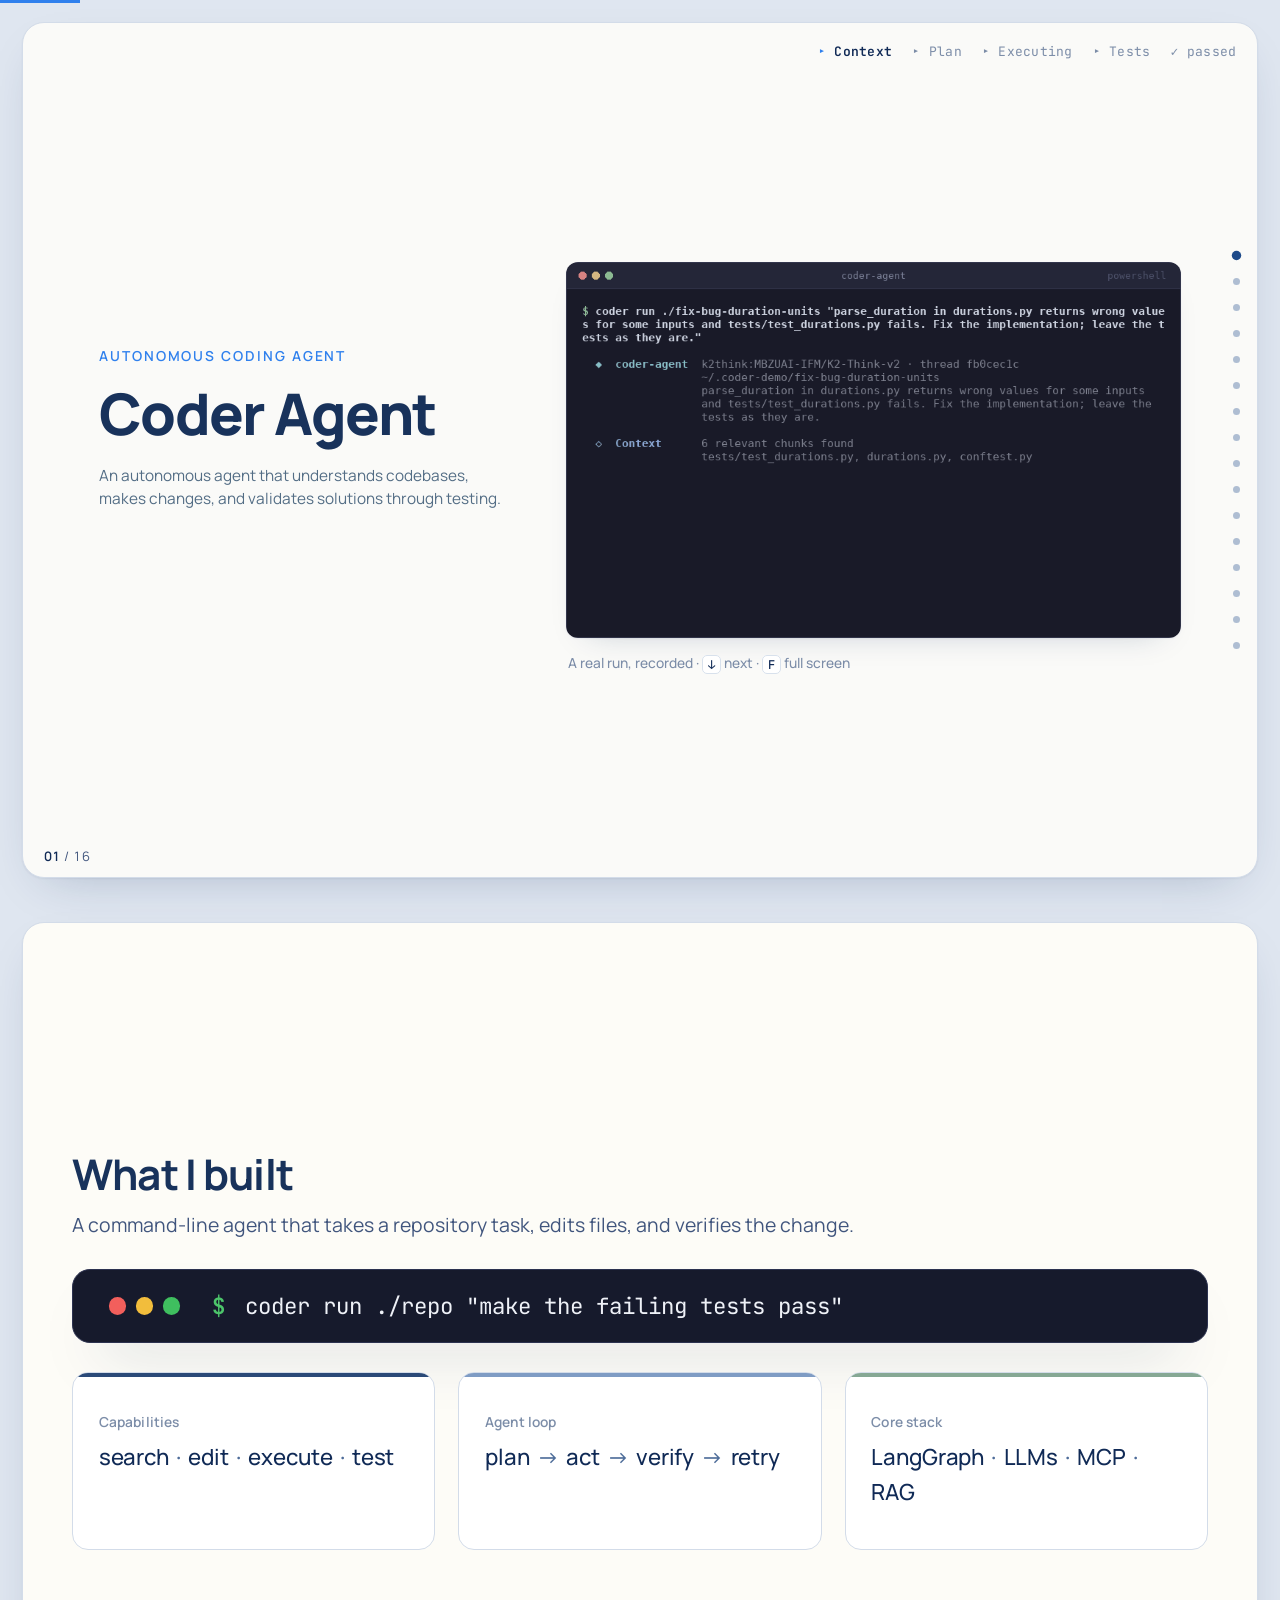
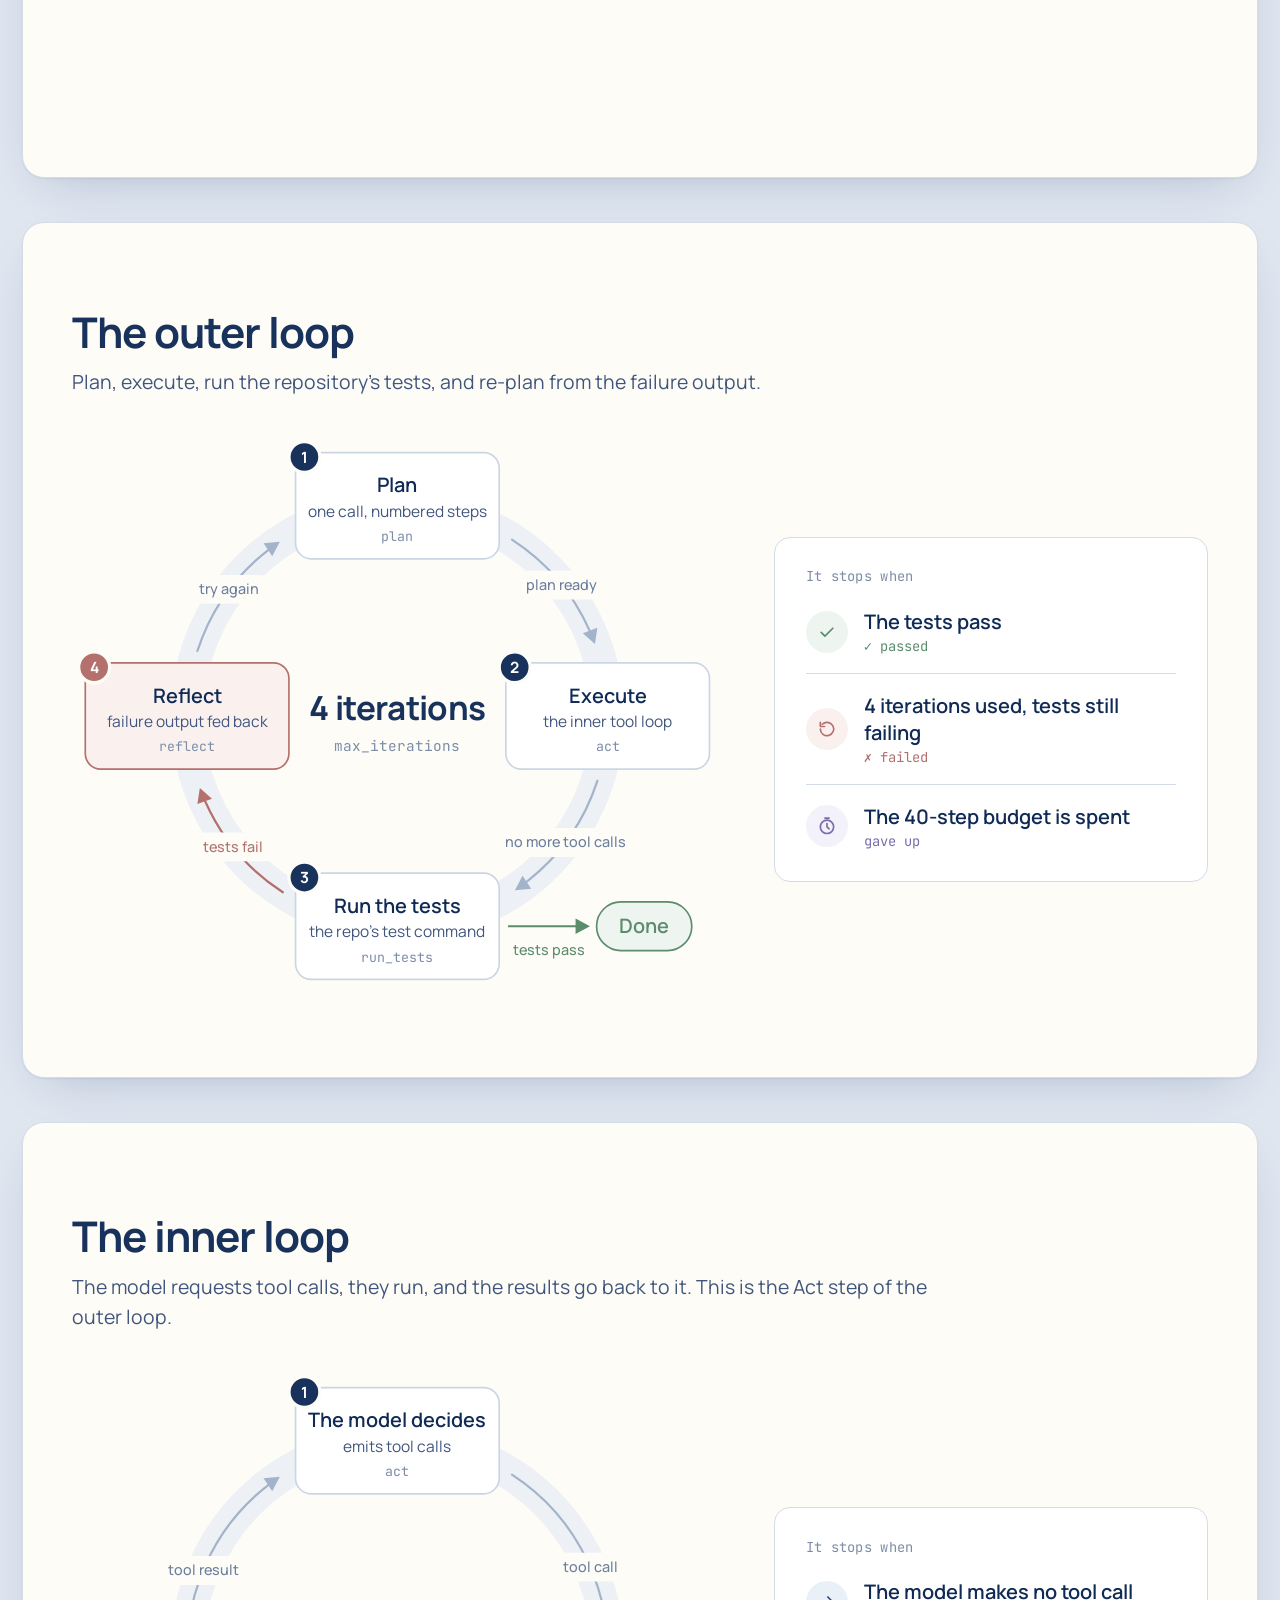
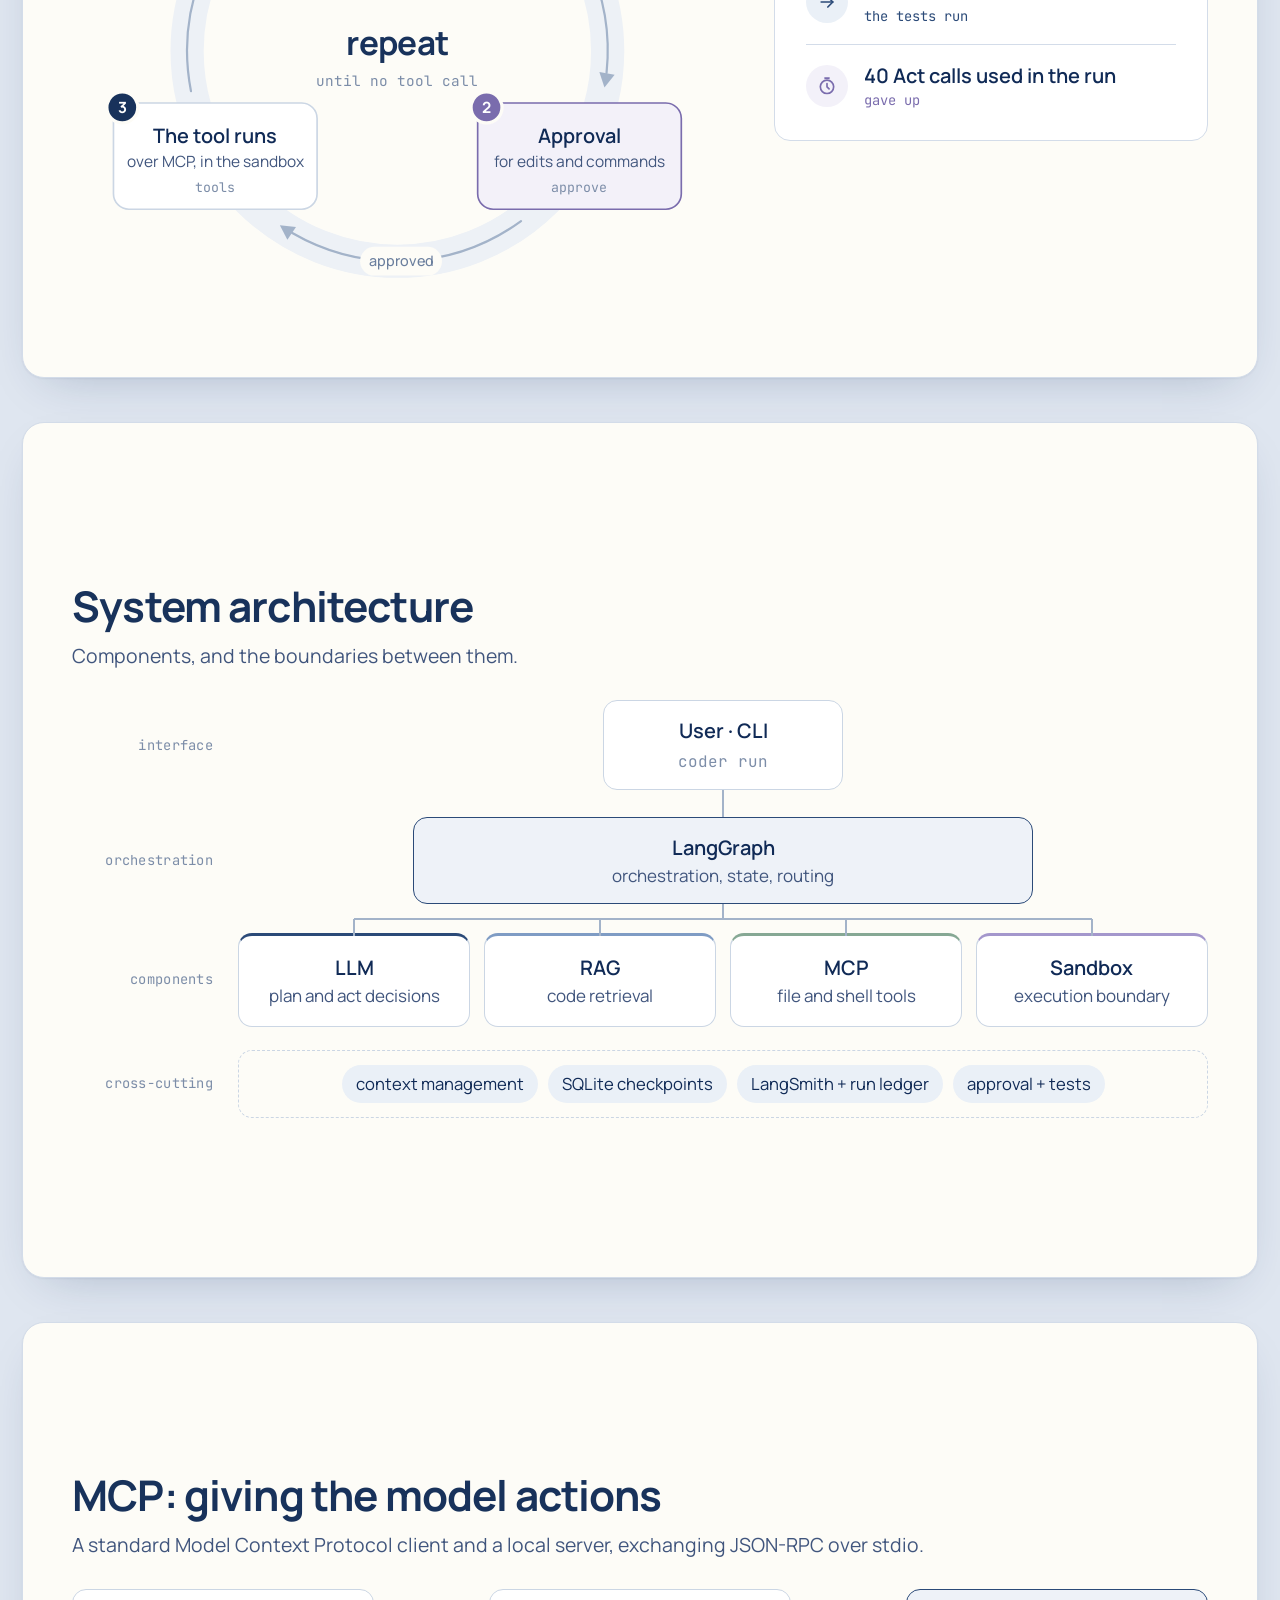
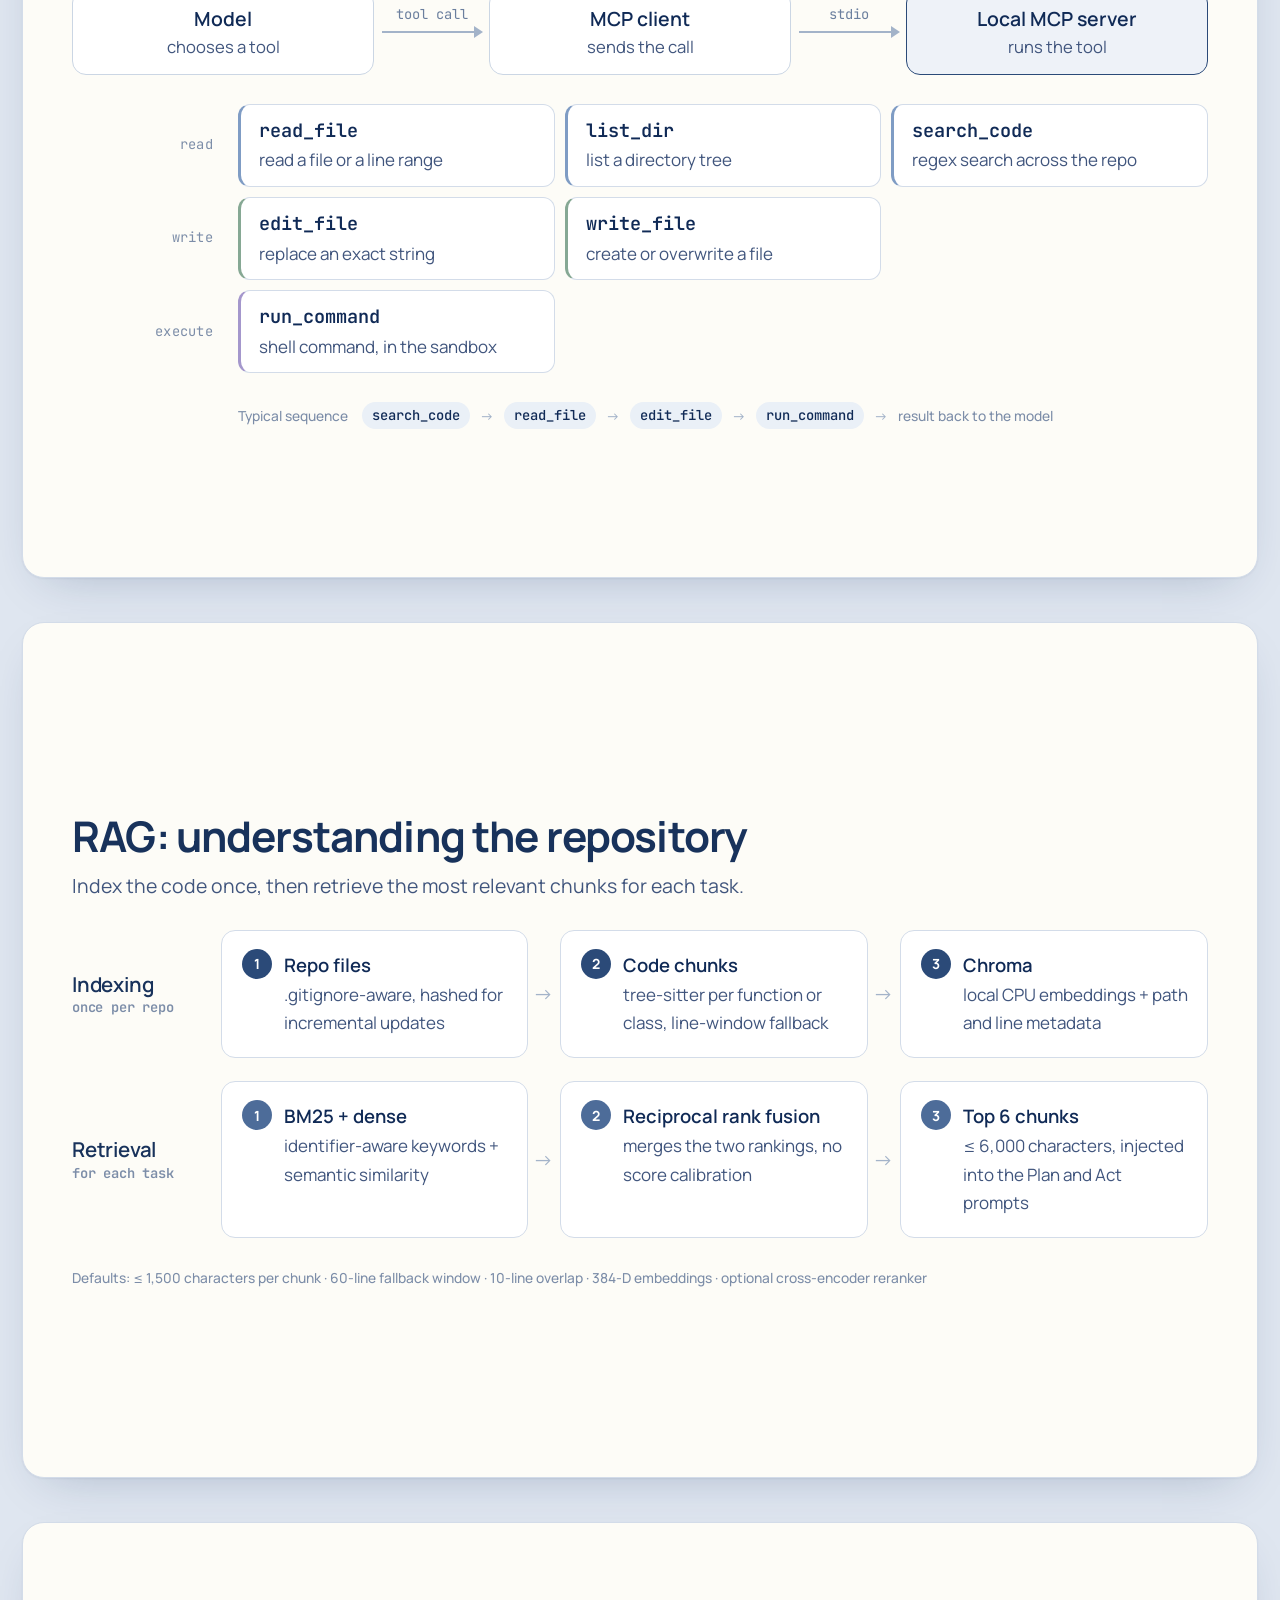
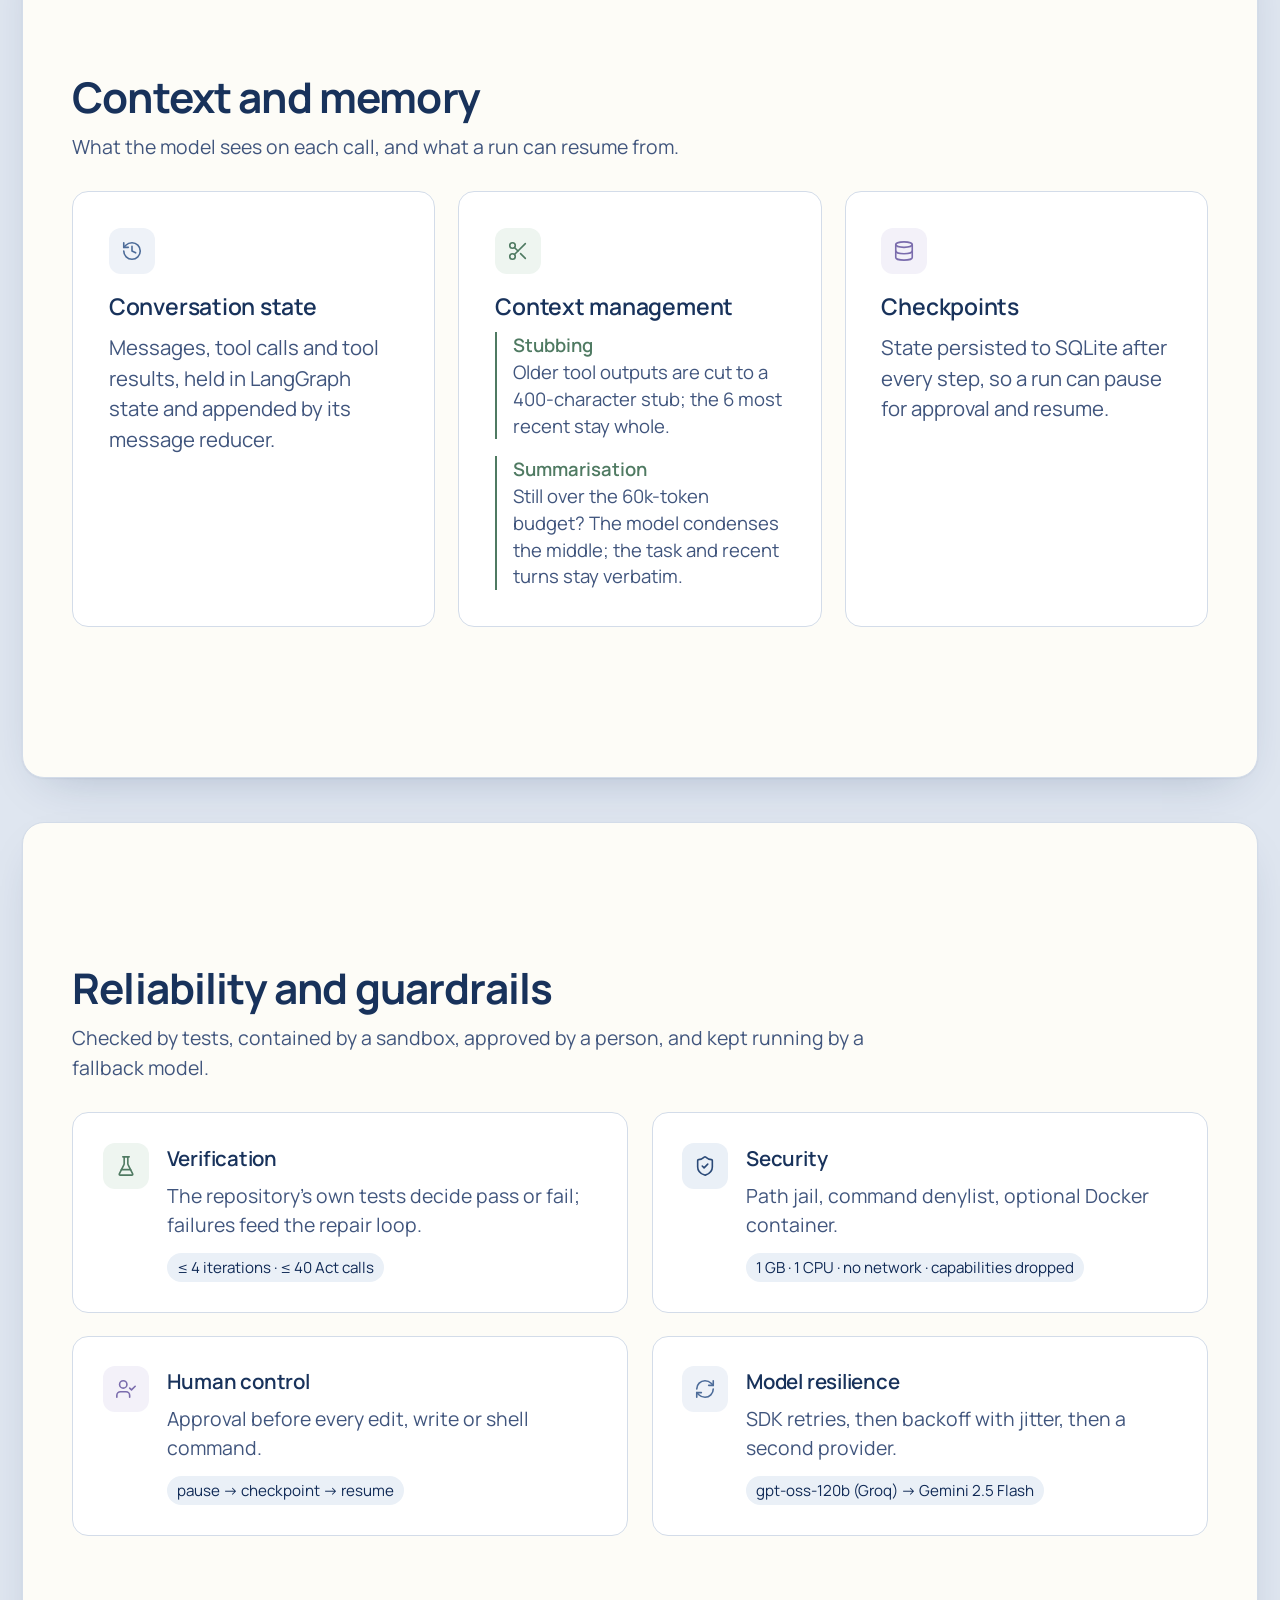
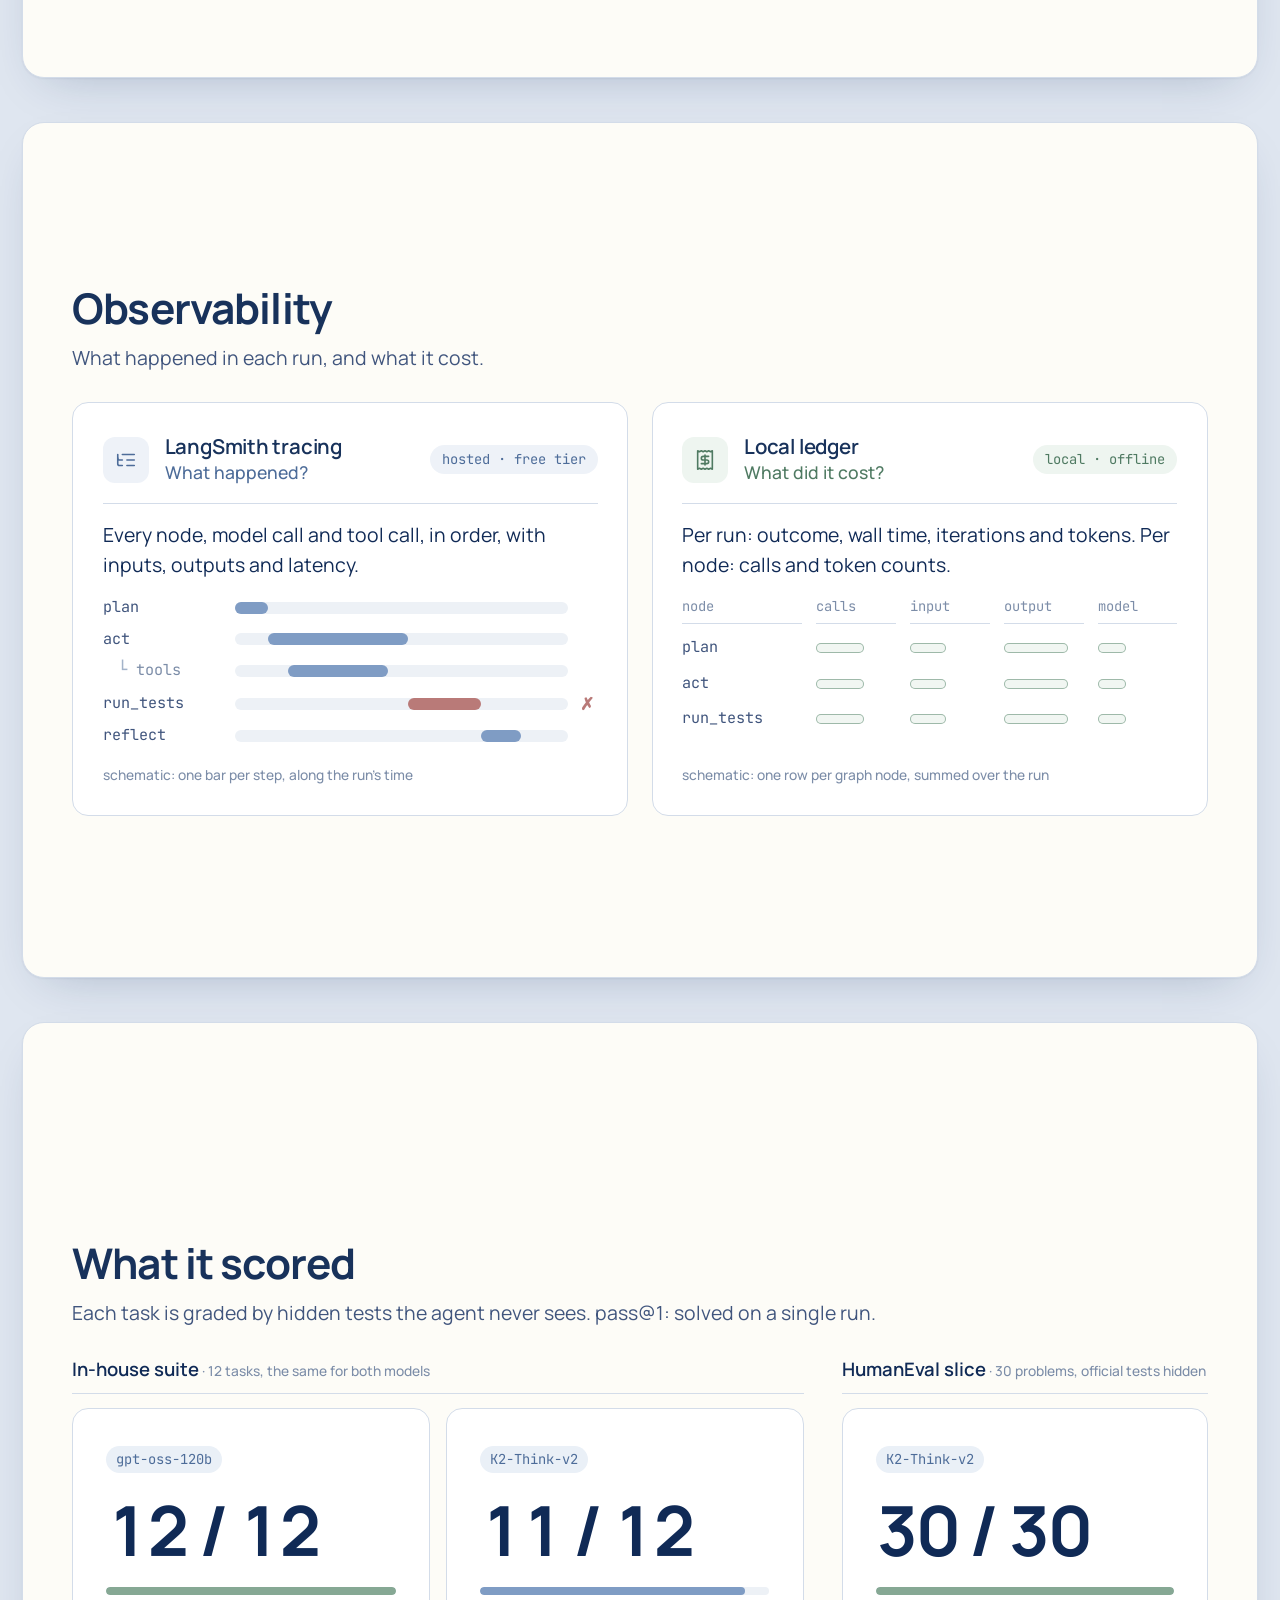
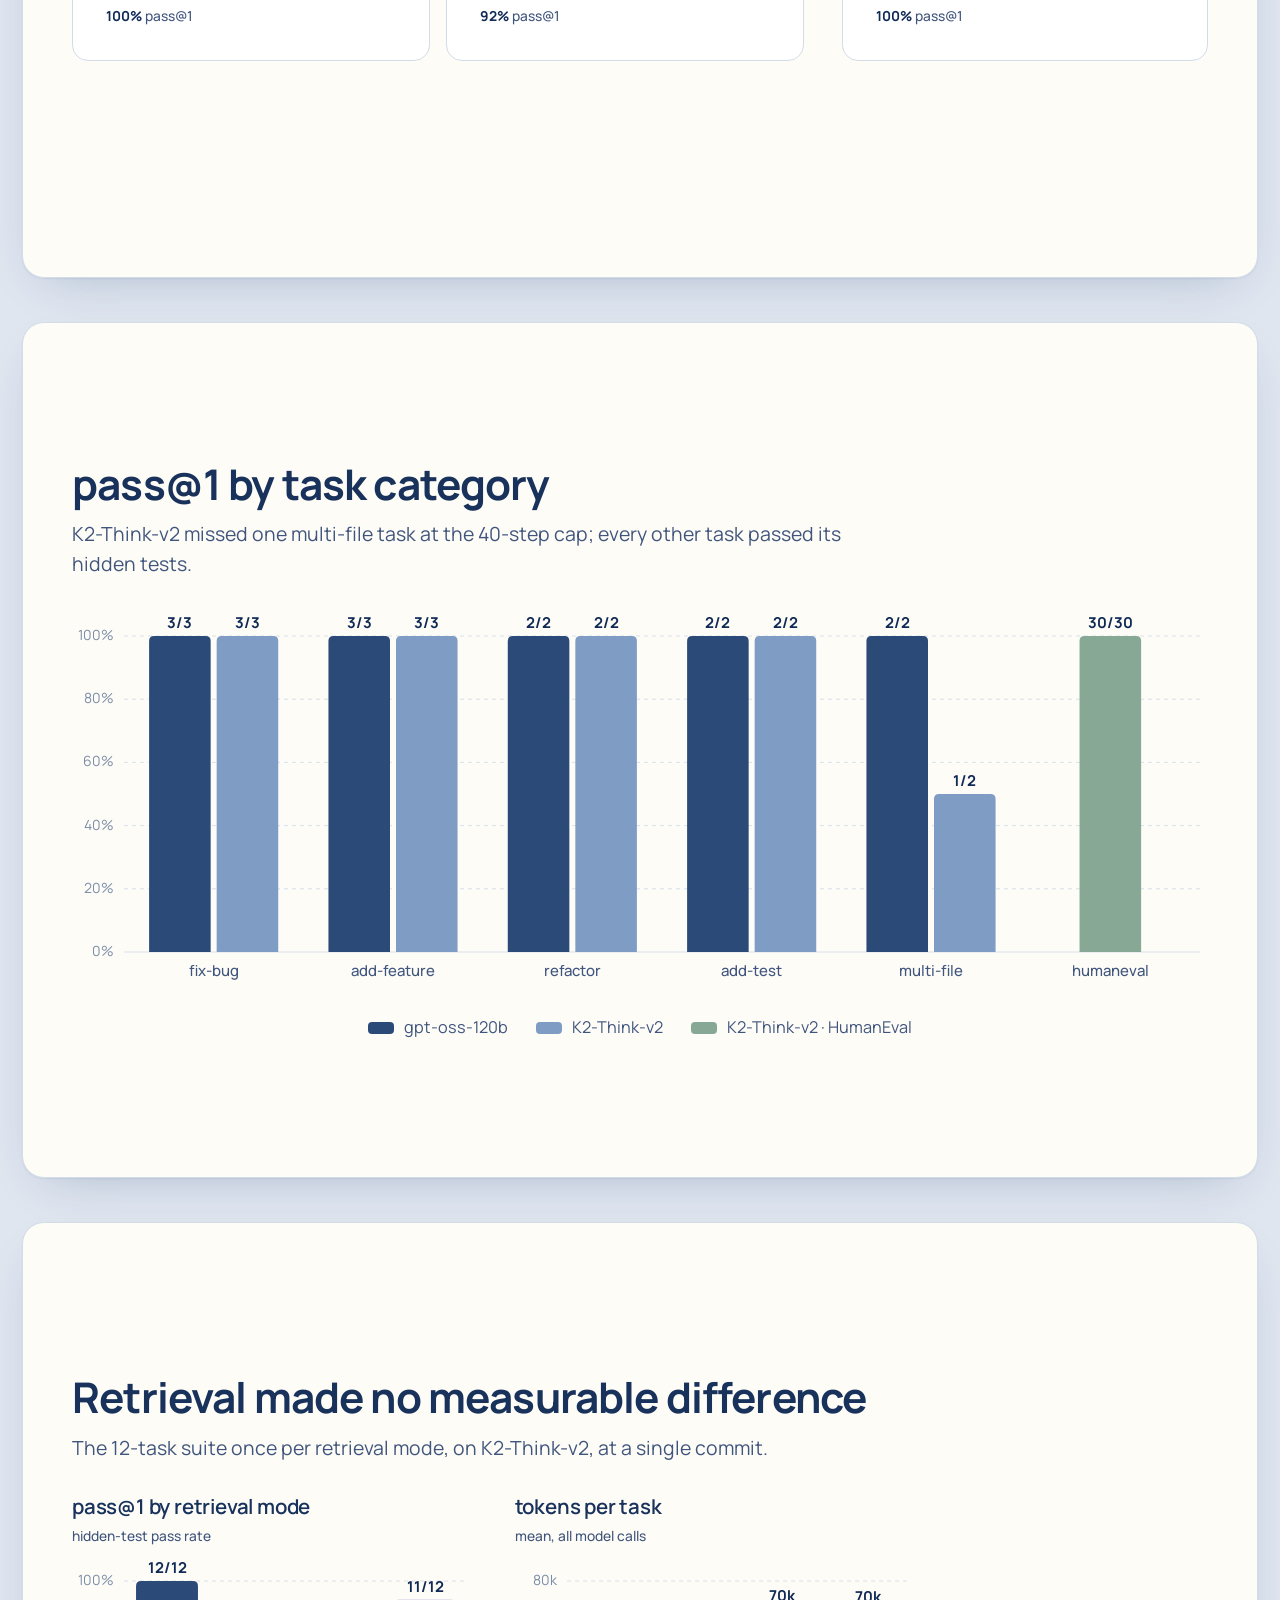
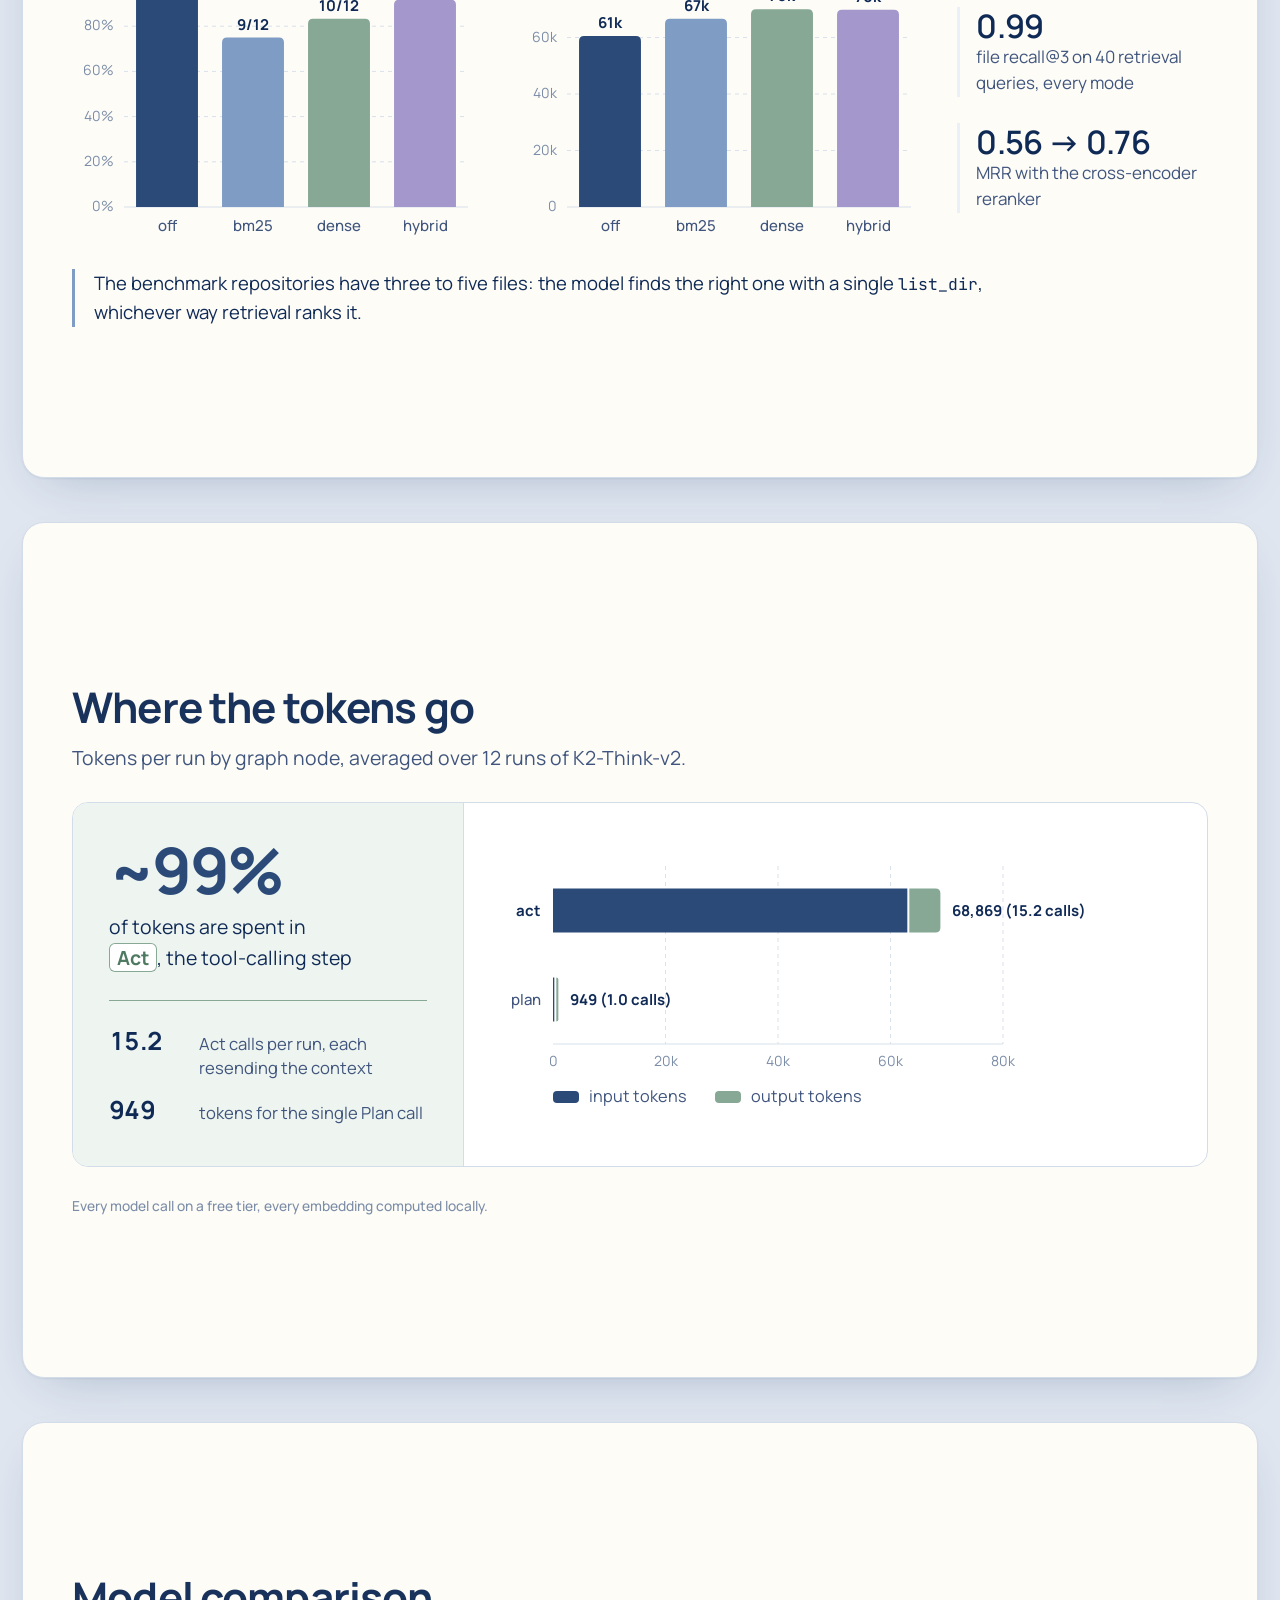
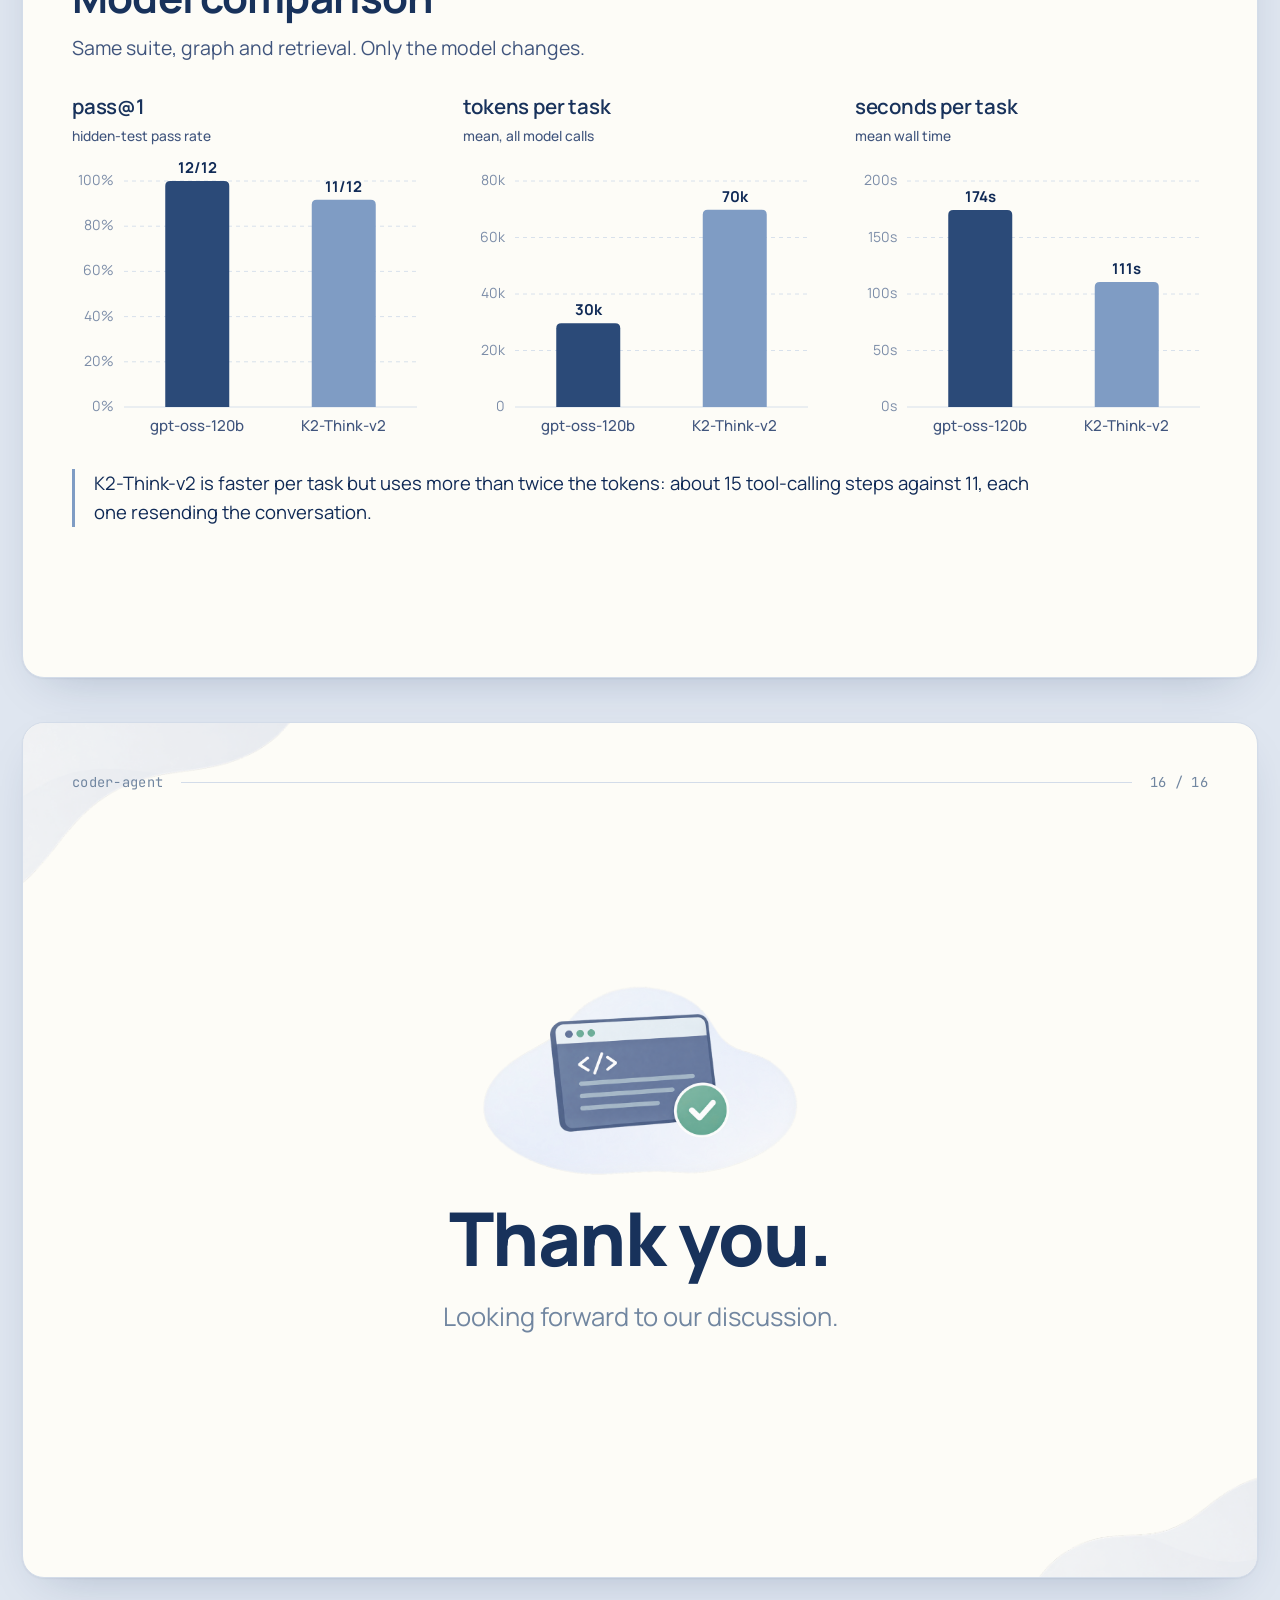
==== commit 38d9a702: "feat: the talk gets a new opening and closing, calmer loops, and slide text checked against the code" ====
--- a/docs/talk/index.html
+++ b/docs/talk/index.html
@@ -5,21 +5,20 @@
   <meta name="viewport" content="width=device-width, initial-scale=1">
   <title>Coder Agent</title>
   <meta name="description" content="A walkthrough of coder-agent, a terminal coding agent built on LangGraph, MCP and local RAG, with charts drawn from its real eval results.">
-  <!-- The recording's window chrome and player come from the docs site itself, so the hero is
-       the same cast the landing page and the README show. -->
   <!-- The talk's two typefaces, from Google Fonts (free). Manrope for all text, JetBrains Mono for
        code and the terminal. If they cannot load, talk.css falls back to Segoe UI and Consolas. -->
   <link rel="preconnect" href="https://fonts.googleapis.com">
   <link rel="preconnect" href="https://fonts.gstatic.com" crossorigin>
-  <link rel="stylesheet" href="https://fonts.googleapis.com/css2?family=JetBrains+Mono:wght@400;600&family=Manrope:wght@400;500;600;700&display=swap">
-  <link rel="stylesheet" href="../assets/cast-player.css">
+  <link rel="stylesheet" href="https://fonts.googleapis.com/css2?family=JetBrains+Mono:wght@400;600&family=Manrope:wght@400;500;600;700;800&display=swap">
   <link rel="stylesheet" href="talk.css">
 </head>
 <body>
 
-<!-- Fixed chrome: the way back to the docs site, the screen counter, and the dot rail (built by
-     talk.js from the sections below, so adding a screen needs no change here). -->
-<a class="brand" href="../">coder-agent</a>
+<!-- Fixed chrome: the current slide's small blue title (its eyebrow, copied in by talk.js as the
+     slides change), the screen counter, and the dot rail (built by talk.js from the sections
+     below, so adding a screen needs no change here). The label is hidden from screen readers,
+     which already read the same eyebrow inside the slide. -->
+<p class="kicker" aria-hidden="true"></p>
 <!-- "The Run": the talk's chapters are the stages the CLI prints during a run. Each section names
      its chapter in `data-stage`; talk.js highlights the one on screen. The marks are hidden from
      screen readers, which would otherwise read out "black right-pointing triangle". -->
@@ -37,22 +36,33 @@
 
 <main>
 
-  <!-- 1 · Hero ------------------------------------------------------------------------------ -->
+  <!-- 1 · Hero ------------------------------------------------------------------------------
+       Two columns: a short introduction on the left (40%), the recorded run on the right (60%),
+       so the terminal is the slide's main visual and the title introduces it.
+       The label here is not an `.eyebrow`, so talk.js leaves the top-left corner empty on this
+       screen instead of repeating it.
+       The terminal is the demo GIF (figures/demo.gif), the same recording the README shows. It
+       carries its own window frame, so the page only rounds its corners and adds a soft shadow;
+       width and height are its real pixel size, so it keeps its proportions as it scales. -->
   <section class="screen hero" id="start" data-stage="context" data-title="Coder Agent">
     <div class="slide">
-      <header class="hero-head">
-        <p class="eyebrow">Technical project walkthrough</p>
+      <header class="hero-text">
+        <p class="hero-label">Autonomous coding agent</p>
         <h1>Coder Agent</h1>
-        <p class="lede">An autonomous coding assistant: it reads a repository, edits it, and runs
-          the tests until they pass.</p>
-      </header>
-      <div class="cast-player" data-src="../figures/demo.frames.json"></div>
-      <p class="hint">A real run, replayed · scroll or press <kbd>↓</kbd> · <kbd>F</kbd> for full screen</p>
+        <p class="hero-sub">An autonomous agent that understands codebases, makes changes, and
+          validates solutions through testing.</p>
+      </header>
+
+      <figure class="hero-run">
+        <img src="../figures/demo.gif" width="836" height="512"
+             alt="A recorded run: coder run is given a failing test task, finds the relevant files, plans, edits durations.py, runs pytest, and the tests pass.">
+        <figcaption class="hint">A real run, recorded · <kbd>↓</kbd> next · <kbd>F</kbd> full screen</figcaption>
+      </figure>
     </div>
   </section>
 
   <!-- 2 · What I built ---------------------------------------------------------------------- -->
-  <section class="screen" id="built" data-stage="context" data-title="What I built">
+  <section class="screen built" id="built" data-stage="context" data-title="What I built">
     <div class="slide">
       <header class="head">
         <div>
@@ -61,21 +71,27 @@
           <p class="lede">A command-line agent that takes a repository task, edits files, and verifies the change.</p>
         </div>
       </header>
+      <!-- The one command a user types, drawn as a small terminal window: three window dots, a
+           green prompt, then the command. Placed straight under the title so the slide reads
+           "here is what you type", then the cards say what happens next. -->
+      <div class="term-line" role="img" aria-label='Terminal: coder run ./repo "make the failing tests pass"'>
+        <span class="term-dots" aria-hidden="true"><i></i><i></i><i></i></span>
+        <code><span class="term-prompt">$</span> coder run ./repo "make the failing tests pass"</code>
+      </div>
       <div class="trio">
         <article class="card">
           <h3>Capabilities</h3>
-          <p class="flow">search <i>·</i> edit <i>·</i> execute <i>·</i> test</p>
+          <p class="flow">search&nbsp;<i>·</i> edit&nbsp;<i>·</i> execute&nbsp;<i>·</i> test</p>
         </article>
         <article class="card">
           <h3>Agent loop</h3>
-          <p class="flow">plan <i>→</i> act <i>→</i> verify <i>→</i> retry</p>
+          <p class="flow">plan&nbsp;<i>→</i> act&nbsp;<i>→</i> verify&nbsp;<i>→</i> retry</p>
         </article>
         <article class="card">
           <h3>Core stack</h3>
-          <p class="flow">LangGraph <i>·</i> LLMs <i>·</i> MCP <i>·</i> RAG</p>
-        </article>
-      </div>
-      <p class="command"><code>coder run ./repo "make the failing tests pass"</code></p>
+          <p class="flow">LangGraph&nbsp;<i>·</i> LLMs&nbsp;<i>·</i> MCP&nbsp;<i>·</i> RAG</p>
+        </article>
+      </div>
     </div>
   </section>
 
@@ -86,20 +102,23 @@
         <div>
           <p class="eyebrow">Two loops drive the agent · 1 of 2</p>
           <h2>The outer loop</h2>
-          <p class="lede">Plan, do the work, run the tests, and retry with what went wrong.</p>
+          <p class="lede">Plan, execute, run the repository's tests, and re-plan from the failure output.</p>
         </div>
       </header>
       <div class="diagram-row">
         <div class="diagram" data-loop="outer" role="img"
-             aria-label="Outer loop: plan, do the work, run the tests; if they fail, learn from the failing output and plan again, up to four tries; if they pass, done."></div>
+             aria-label="Outer loop: plan, execute the plan, run the tests; if they fail, the failure output is fed back and the agent re-plans, up to four iterations; if they pass, done."></div>
         <div class="stops">
           <h3>It stops when</h3>
+          <!-- Each way out: an icon, what happens, and the outcome the run reports. -->
           <ul>
-            <li>the tests pass <span>→ passed</span></li>
-            <li>all four tries are used <span>→ failed</span></li>
-            <li>the step budget runs out <span>→ gave up</span></li>
+            <li class="is-pass"><span class="stop-icon"><svg viewBox="0 0 24 24" aria-hidden="true"><path d="M5 12.5l4.5 4.5L19 7.5"/></svg></span>
+              <span class="stop-what">The tests pass<span class="stop-result">✓ passed</span></span></li>
+            <li class="is-fail"><span class="stop-icon"><svg viewBox="0 0 24 24" aria-hidden="true"><path d="M4 12a8 8 0 1 0 2.34-5.66"/><path d="M4 4v5h5"/></svg></span>
+              <span class="stop-what">4 iterations used, tests still failing<span class="stop-result">✗ failed</span></span></li>
+            <li class="is-hold"><span class="stop-icon"><svg viewBox="0 0 24 24" aria-hidden="true"><circle cx="12" cy="13" r="8"/><path d="M12 9v4l2.5 2.5"/><path d="M9.5 2.5h5"/></svg></span>
+              <span class="stop-what">The 40-step budget is spent<span class="stop-result">gave up</span></span></li>
           </ul>
-          <p class="source">graph/build.py · route_after_tests</p>
         </div>
       </div>
     </div>
@@ -112,19 +131,21 @@
         <div>
           <p class="eyebrow">Two loops drive the agent · 2 of 2</p>
           <h2>The inner loop</h2>
-          <p class="lede">Ask for a tool, run it, look at the result, repeat. This is step 2 of the outer loop.</p>
+          <p class="lede">The model requests tool calls, they run, and the results go back to it. This is the Act step of the outer loop.</p>
         </div>
       </header>
       <div class="diagram-row">
         <div class="diagram" data-loop="inner" role="img"
-             aria-label="Inner loop: the model asks for a tool, a safety check asks you before risky actions, the tool runs and its result goes back to the model, until the model is done."></div>
+             aria-label="Inner loop: the model requests a tool call, edits and shell commands wait for your approval, the tool runs over MCP and its result goes back to the model, until the model stops calling tools."></div>
         <div class="stops">
           <h3>It stops when</h3>
+          <!-- Each way out: an icon, what happens, and where the run goes next. -->
           <ul>
-            <li>no more tool requests <span>→ the tests run</span></li>
-            <li>40 Act steps are used <span>→ gave up</span></li>
+            <li><span class="stop-icon"><svg viewBox="0 0 24 24" aria-hidden="true"><path d="M5 12h14"/><path d="M13 6l6 6-6 6"/></svg></span>
+              <span class="stop-what">The model makes no tool call<span class="stop-result">the tests run</span></span></li>
+            <li class="is-hold"><span class="stop-icon"><svg viewBox="0 0 24 24" aria-hidden="true"><circle cx="12" cy="13" r="8"/><path d="M12 9v4l2.5 2.5"/><path d="M9.5 2.5h5"/></svg></span>
+              <span class="stop-what">40 Act calls used in the run<span class="stop-result">gave up</span></span></li>
           </ul>
-          <p class="source">approval can be switched off with --yes</p>
         </div>
       </div>
     </div>
@@ -140,18 +161,31 @@
           <p class="lede">Components, and the boundaries between them.</p>
         </div>
       </header>
+      <!-- Four layers, each named on the left. The connectors (a line from the user, a bus from
+           LangGraph into each part) are drawn by talk.css, so they need no markup beyond the
+           two empty spacer rows. -->
       <div class="arch">
-        <div class="arch-user">User · CLI</div>
-        <div class="arch-graph"><b>LangGraph</b> orchestration, state, routing</div>
+        <span class="arch-tag">interface</span>
+        <div class="arch-row"><div class="arch-node is-entry"><b>User · CLI</b><code>coder run</code></div></div>
+
+        <div class="arch-link" aria-hidden="true"></div>
+
+        <span class="arch-tag">orchestration</span>
+        <div class="arch-row"><div class="arch-node is-core"><b>LangGraph</b><span>orchestration, state, routing</span></div></div>
+
+        <div class="arch-bus" aria-hidden="true"></div>
+
+        <span class="arch-tag">components</span>
         <div class="arch-parts">
-          <div class="arch-part"><b>LLM</b><span>plan and act decisions</span></div>
-          <div class="arch-part"><b>RAG</b><span>code retrieval</span></div>
-          <div class="arch-part"><b>MCP</b><span>file and shell tools</span></div>
-          <div class="arch-part"><b>Sandbox</b><span>execution boundary</span></div>
-        </div>
+          <div class="arch-node"><b>LLM</b><span>plan and act decisions</span></div>
+          <div class="arch-node"><b>RAG</b><span>code retrieval</span></div>
+          <div class="arch-node"><b>MCP</b><span>file and shell tools</span></div>
+          <div class="arch-node"><b>Sandbox</b><span>execution boundary</span></div>
+        </div>
+
+        <span class="arch-tag is-cross">cross-cutting</span>
         <div class="arch-cross">
-          <span class="arch-cross-label">Cross-cutting</span>
-          <span>context management</span><span>SQLite checkpoints</span><span>telemetry + LangSmith</span><span>approval + tests</span>
+          <span>context management</span><span>SQLite checkpoints</span><span>LangSmith + run ledger</span><span>approval + tests</span>
         </div>
       </div>
     </div>
@@ -164,23 +198,44 @@
         <div>
           <p class="eyebrow">Tools</p>
           <h2>MCP: giving the model actions</h2>
-          <p class="lede">A real Model Context Protocol client and server, talking over stdio.</p>
-        </div>
-      </header>
-      <ol class="pipe">
-        <li>the model chooses a tool</li>
-        <li>MCP client <small>stdio</small></li>
-        <li>local MCP server</li>
-      </ol>
-      <div class="tools">
-        <div><code>read_file</code><span>read a file's contents</span></div>
-        <div><code>edit_file</code><span>change part of a file</span></div>
-        <div><code>write_file</code><span>create or overwrite a file</span></div>
-        <div><code>list_dir</code><span>list a directory</span></div>
-        <div><code>search_code</code><span>search the repository</span></div>
-        <div><code>run_command</code><span>run a shell command</span></div>
-      </div>
-      <p class="aside">Typical sequence: <code>search_code</code> → <code>read_file</code> → <code>edit_file</code> → <code>run_command</code> → result back to the model</p>
+          <p class="lede">A standard Model Context Protocol client and a local server, exchanging JSON-RPC over stdio.</p>
+        </div>
+      </header>
+      <!-- The path of one tool call: the model picks a tool, the client sends it over stdio, the
+           server runs it. The arrows and their labels are drawn by talk.css. -->
+      <div class="mcp-flow" role="img" aria-label="The model chooses a tool, the MCP client sends the call over stdio, and the local MCP server runs it.">
+        <div class="mcp-node"><b>Model</b><span>chooses a tool</span></div>
+        <span class="mcp-arrow" aria-hidden="true"><small>tool call</small></span>
+        <div class="mcp-node"><b>MCP client</b><span>sends the call</span></div>
+        <span class="mcp-arrow" aria-hidden="true"><small>stdio</small></span>
+        <div class="mcp-node is-server"><b>Local MCP server</b><span>runs the tool</span></div>
+      </div>
+      <!-- The six tools, grouped by what they do to the repository. -->
+      <div class="tool-groups">
+        <section class="tool-group">
+          <h3>read</h3>
+          <ul>
+            <li><code>read_file</code><span>read a file or a line range</span></li>
+            <li><code>list_dir</code><span>list a directory tree</span></li>
+            <li><code>search_code</code><span>regex search across the repo</span></li>
+          </ul>
+        </section>
+        <section class="tool-group is-write">
+          <h3>write</h3>
+          <ul>
+            <li><code>edit_file</code><span>replace an exact string</span></li>
+            <li><code>write_file</code><span>create or overwrite a file</span></li>
+          </ul>
+        </section>
+        <section class="tool-group is-run">
+          <h3>execute</h3>
+          <ul>
+            <li><code>run_command</code><span>shell command, in the sandbox</span></li>
+          </ul>
+        </section>
+      </div>
+      <p class="sequence"><span class="sequence-label">Typical sequence</span>
+        <code>search_code</code><i>→</i><code>read_file</code><i>→</i><code>edit_file</code><i>→</i><code>run_command</code><i>→</i>result back to the model</p>
     </div>
   </section>
 
@@ -196,82 +251,104 @@
       </header>
       <div class="lanes">
         <div class="lane">
-          <h3>Indexing</h3>
+          <h3>Indexing <span class="lane-when">once per repo</span></h3>
           <ol class="steps">
-            <li><b>Repo files</b><span>loader + ignore rules</span></li>
-            <li><b>Code chunks</b><span>tree-sitter, line-window fallback</span></li>
-            <li><b>Chroma</b><span>local embeddings + metadata</span></li>
+            <li><b>Repo files</b><span>.gitignore-aware, hashed for incremental updates</span></li>
+            <li><b>Code chunks</b><span>tree-sitter per function or class, line-window fallback</span></li>
+            <li><b>Chroma</b><span>local CPU embeddings + path and line metadata</span></li>
           </ol>
         </div>
-        <div class="lane">
-          <h3>Retrieval</h3>
+        <div class="lane is-query">
+          <h3>Retrieval <span class="lane-when">for each task</span></h3>
           <ol class="steps">
-            <li><b>BM25 + dense</b><span>keywords + semantic similarity</span></li>
-            <li><b>Reciprocal rank fusion</b><span>combine the ranked lists</span></li>
-            <li><b>Top 6 chunks</b><span>up to 6,000 characters to plan + act</span></li>
+            <li><b>BM25 + dense</b><span>identifier-aware keywords + semantic similarity</span></li>
+            <li><b>Reciprocal rank fusion</b><span>merges the two rankings, no score calibration</span></li>
+            <li><b>Top 6 chunks</b><span>≤ 6,000 characters, injected into the Plan and Act prompts</span></li>
           </ol>
         </div>
       </div>
-      <p class="source">Defaults: ≤ 1,500 characters per chunk · 60-line fallback window · 10-line overlap · 384-D embeddings</p>
+      <p class="source">Defaults: ≤ 1,500 characters per chunk · 60-line fallback window · 10-line overlap · 384-D embeddings · optional cross-encoder reranker</p>
     </div>
   </section>
 
   <!-- 8 · Context and memory ---------------------------------------------------------------- -->
-  <section class="screen" id="memory" data-stage="executing" data-title="Context and memory">
+  <section class="screen memory" id="memory" data-stage="executing" data-title="Context and memory">
     <div class="slide">
       <header class="head">
         <div>
           <p class="eyebrow">State</p>
           <h2>Context and memory</h2>
-          <p class="lede">What the model sees, and what a run can resume from.</p>
-        </div>
-      </header>
+          <p class="lede">What the model sees on each call, and what a run can resume from.</p>
+        </div>
+      </header>
+      <!-- Context management (graph/context.py) runs before every Act call, cheapest step first:
+           stubbing costs nothing, summarisation costs one model call and only runs if the
+           conversation is still over budget. -->
       <div class="trio">
         <article class="card">
-          <h3>History</h3>
-          <p>Requests, tool calls and results, kept in graph state.</p>
-        </article>
-        <article class="card">
-          <h3>Trimming</h3>
-          <p>Recent tool output stays whole; past 60k tokens, the rest is summarised.</p>
-        </article>
-        <article class="card">
+          <span class="card-icon"><svg viewBox="0 0 24 24" aria-hidden="true"><path d="M3 12a9 9 0 1 0 9-9 9.75 9.75 0 0 0-6.74 2.74L3 8"/><path d="M3 3v5h5"/><path d="M12 7v5l4 2"/></svg></span>
+          <h3>Conversation state</h3>
+          <p>Messages, tool calls and tool results, held in LangGraph state and appended by its message reducer.</p>
+        </article>
+        <article class="card tone-sage">
+          <span class="card-icon"><svg viewBox="0 0 24 24" aria-hidden="true"><circle cx="6" cy="6" r="3"/><path d="M8.12 8.12 12 12"/><path d="M20 4 8.12 15.88"/><circle cx="6" cy="18" r="3"/><path d="M14.8 14.8 20 20"/></svg></span>
+          <h3>Context management</h3>
+          <ul class="techniques">
+            <li><b>Stubbing</b>Older tool outputs are cut to a 400-character stub; the 6 most recent stay whole.</li>
+            <li><b>Summarisation</b>Still over the 60k-token budget? The model condenses the middle; the task and recent turns stay verbatim.</li>
+          </ul>
+        </article>
+        <article class="card tone-lavender">
+          <span class="card-icon"><svg viewBox="0 0 24 24" aria-hidden="true"><ellipse cx="12" cy="5" rx="9" ry="3"/><path d="M3 5v14a9 3 0 0 0 18 0V5"/><path d="M3 12a9 3 0 0 0 18 0"/></svg></span>
           <h3>Checkpoints</h3>
-          <p>State saved in SQLite, so a run can pause and resume.</p>
+          <p>State persisted to SQLite after every step, so a run can pause for approval and resume.</p>
         </article>
       </div>
     </div>
   </section>
 
   <!-- 9 · Guardrails ----------------------------------------------------------------------- -->
-  <section class="screen" id="guardrails" data-stage="executing" data-title="Reliability and guardrails">
+  <section class="screen guard" id="guardrails" data-stage="executing" data-title="Reliability and guardrails">
     <div class="slide">
       <header class="head">
         <div>
           <p class="eyebrow">Safety</p>
           <h2>Reliability and guardrails</h2>
+          <p class="lede">Checked by tests, contained by a sandbox, approved by a person, and kept running by a fallback model.</p>
         </div>
       </header>
       <div class="quad">
+        <article class="card tone-sage">
+          <span class="card-icon"><svg viewBox="0 0 24 24" aria-hidden="true"><path d="M10 2v7.527a2 2 0 0 1-.211.896L4.72 20.55a1 1 0 0 0 .9 1.45h12.76a1 1 0 0 0 .9-1.45l-5.069-10.127A2 2 0 0 1 14 9.527V2"/><path d="M8.5 2h7"/><path d="M7 16h10"/></svg></span>
+          <div>
+            <h3>Verification</h3>
+            <p>The repository's own tests decide pass or fail; failures feed the repair loop.</p>
+            <p class="meta">≤ 4 iterations · ≤ 40 Act calls</p>
+          </div>
+        </article>
+        <article class="card tone-navy">
+          <span class="card-icon"><svg viewBox="0 0 24 24" aria-hidden="true"><path d="M20 13c0 5-3.5 7.5-7.66 8.95a1 1 0 0 1-.67-.01C7.5 20.5 4 18 4 13V6a1 1 0 0 1 1-1c2 0 4.5-1.2 6.24-2.72a1.17 1.17 0 0 1 1.52 0C14.51 3.81 17 5 19 5a1 1 0 0 1 1 1z"/><path d="m9 12 2 2 4-4"/></svg></span>
+          <div>
+            <h3>Security</h3>
+            <p>Path jail, command denylist, optional Docker container.</p>
+            <p class="meta">1 GB · 1 CPU · no network · capabilities dropped</p>
+          </div>
+        </article>
+        <article class="card tone-lavender">
+          <span class="card-icon"><svg viewBox="0 0 24 24" aria-hidden="true"><path d="M16 21v-2a4 4 0 0 0-4-4H6a4 4 0 0 0-4 4v2"/><circle cx="9" cy="7" r="4"/><path d="m16 11 2 2 4-4"/></svg></span>
+          <div>
+            <h3>Human control</h3>
+            <p>Approval before every edit, write or shell command.</p>
+            <p class="meta">pause → checkpoint → resume</p>
+          </div>
+        </article>
         <article class="card">
-          <h3>Verification</h3>
-          <p>Failing tests feed the repair loop.</p>
-          <p class="meta">4 iterations · 40 Act steps</p>
-        </article>
-        <article class="card">
-          <h3>Security</h3>
-          <p>Path jail, command policy, optional Docker.</p>
-          <p class="meta">1 GB · 1 CPU · network off</p>
-        </article>
-        <article class="card">
-          <h3>Human control</h3>
-          <p>Approval before any file change or command.</p>
-          <p class="meta">pause → checkpoint → resume</p>
-        </article>
-        <article class="card">
-          <h3>Model resilience</h3>
-          <p>Retries with backoff, then a fallback model.</p>
-          <p class="meta">gpt-oss → Gemini</p>
+          <span class="card-icon"><svg viewBox="0 0 24 24" aria-hidden="true"><path d="M3 12a9 9 0 0 1 9-9 9.75 9.75 0 0 1 6.74 2.74L21 8"/><path d="M21 3v5h-5"/><path d="M21 12a9 9 0 0 1-9 9 9.75 9.75 0 0 1-6.74-2.74L3 16"/><path d="M8 16H3v5"/></svg></span>
+          <div>
+            <h3>Model resilience</h3>
+            <p>SDK retries, then backoff with jitter, then a second provider.</p>
+            <p class="meta">gpt-oss-120b (Groq) → Gemini 2.5 Flash</p>
+          </div>
         </article>
       </div>
     </div>
@@ -287,15 +364,49 @@
           <p class="lede">What happened in each run, and what it cost.</p>
         </div>
       </header>
-      <div class="duo">
-        <article class="card">
-          <h3>LangSmith tracing</h3>
-          <p>Which nodes and tools ran, in what order, and where it failed.</p>
-        </article>
-        <article class="card">
-          <h3>Local ledger</h3>
-          <p>Status, time, tokens and calls per graph node. Free and offline.</p>
-          <p class="meta">ledger.sqlite · <code>coder stats</code></p>
+      <!-- Two cards with the same skeleton (icon, name, the question it answers, where it lives,
+           one line, then a small schematic), so they compare at a glance. The schematics show
+           the shape of each tool's data, not real values: a trace is a sequence of steps in
+           time, the ledger is a table of numbers per node. -->
+      <div class="duo obs">
+        <article class="card obs-card">
+          <header class="obs-head">
+            <span class="card-icon"><svg viewBox="0 0 24 24" aria-hidden="true"><path d="M21 12h-8"/><path d="M21 6H8"/><path d="M21 18h-8"/><path d="M3 6v4c0 1.1.9 2 2 2h3"/><path d="M3 10v6c0 1.1.9 2 2 2h3"/></svg></span>
+            <div>
+              <h3>LangSmith tracing</h3>
+              <p class="obs-question">What happened?</p>
+            </div>
+            <span class="obs-where">hosted · free tier</span>
+          </header>
+          <p>Every node, model call and tool call, in order, with inputs, outputs and latency.</p>
+          <!-- A trace as a waterfall: one row per step, its bar placed along the run's time. -->
+          <div class="trace" aria-hidden="true">
+            <div class="trace-row"><code>plan</code><span class="trace-bar" style="--from: 0%; --to: 10%"></span></div>
+            <div class="trace-row"><code>act</code><span class="trace-bar" style="--from: 10%; --to: 52%"></span></div>
+            <div class="trace-row is-child"><code>tools</code><span class="trace-bar" style="--from: 16%; --to: 46%"></span></div>
+            <div class="trace-row is-fail"><code>run_tests</code><span class="trace-bar" style="--from: 52%; --to: 74%"></span><b>✗</b></div>
+            <div class="trace-row"><code>reflect</code><span class="trace-bar" style="--from: 74%; --to: 86%"></span></div>
+          </div>
+          <p class="obs-foot">schematic: one bar per step, along the run's time</p>
+        </article>
+        <article class="card obs-card tone-sage">
+          <header class="obs-head">
+            <span class="card-icon"><svg viewBox="0 0 24 24" aria-hidden="true"><path d="M4 2v20l2-1 2 1 2-1 2 1 2-1 2 1 2-1 2 1V2l-2 1-2-1-2 1-2-1-2 1-2-1-2 1Z"/><path d="M16 8h-6a2 2 0 1 0 0 4h4a2 2 0 1 1 0 4H8"/><path d="M12 17.5v-11"/></svg></span>
+            <div>
+              <h3>Local ledger</h3>
+              <p class="obs-question">What did it cost?</p>
+            </div>
+            <span class="obs-where">local · offline</span>
+          </header>
+          <p>Per run: outcome, wall time, iterations and tokens. Per node: calls and token counts.</p>
+          <!-- The ledger's per-node table: the columns it records, one row per graph node. -->
+          <div class="ledger" aria-hidden="true">
+            <span>node</span><span>calls</span><span>input</span><span>output</span><span>model</span>
+            <code>plan</code><i></i><i></i><i></i><i></i>
+            <code>act</code><i></i><i></i><i></i><i></i>
+            <code>run_tests</code><i></i><i></i><i></i><i></i>
+          </div>
+          <p class="obs-foot">schematic: one row per graph node, summed over the run</p>
         </article>
       </div>
     </div>
@@ -306,27 +417,44 @@
     <div class="slide">
       <header class="head">
         <div>
-          <p class="eyebrow">In one breath</p>
+          <p class="eyebrow">Results · overview</p>
           <h2>What it scored</h2>
-          <p class="lede">Tasks with hidden tests the agent never sees. A pass means those tests went green.</p>
-        </div>
-      </header>
-      <div class="scores">
-        <div class="score">
-          <p class="score-value" data-stat="model0_score">12 / 12</p>
-          <p class="score-label"><span data-stat="model0_name">gpt-oss-120b</span></p>
-          <p class="score-note">in-house tasks</p>
-        </div>
-        <div class="score">
-          <p class="score-value" data-stat="model1_score">11 / 12</p>
-          <p class="score-label"><span data-stat="model1_name">K2-Think-v2</span></p>
-          <p class="score-note">the same twelve tasks</p>
-        </div>
-        <div class="score">
-          <p class="score-value" data-stat="humaneval_score">30 / 30</p>
-          <p class="score-label"><span data-stat="model1_name">K2-Think-v2</span></p>
-          <p class="score-note">a HumanEval slice</p>
-        </div>
+          <p class="lede">Each task is graded by hidden tests the agent never sees. pass@1: solved on a single run.</p>
+        </div>
+      </header>
+      <!-- The three results, grouped by the benchmark they come from: the two models side by
+           side on the in-house suite, then the HumanEval slice on its own. Each card: the model,
+           the score (the largest thing on the slide), and a meter that talk.js fills from the
+           score, so the bar always matches the number. -->
+      <div class="results">
+        <section class="result-group">
+          <h3 class="result-bench"><b>In-house suite</b> · 12 tasks, the same for both models</h3>
+          <div class="result-cards">
+            <div class="result">
+              <p class="result-model" data-stat="model0_name">gpt-oss-120b</p>
+              <p class="result-value" data-stat="model0_score">12 / 12</p>
+              <div class="meter"><span></span></div>
+              <p class="result-note"><span class="result-pct"></span> pass@1</p>
+            </div>
+            <div class="result">
+              <p class="result-model" data-stat="model1_name">K2-Think-v2</p>
+              <p class="result-value" data-stat="model1_score">11 / 12</p>
+              <div class="meter"><span></span></div>
+              <p class="result-note"><span class="result-pct"></span> pass@1</p>
+            </div>
+          </div>
+        </section>
+        <section class="result-group">
+          <h3 class="result-bench"><b>HumanEval slice</b> · 30 problems, official tests hidden</h3>
+          <div class="result-cards">
+            <div class="result">
+              <p class="result-model" data-stat="model1_name">K2-Think-v2</p>
+              <p class="result-value" data-stat="humaneval_score">30 / 30</p>
+              <div class="meter"><span></span></div>
+              <p class="result-note"><span class="result-pct"></span> pass@1</p>
+            </div>
+          </div>
+        </section>
       </div>
     </div>
   </section>
@@ -338,7 +466,7 @@
         <div>
           <p class="eyebrow">Results · by category</p>
           <h2>pass@1 by task category</h2>
-          <p class="lede">K2 Think missed one multi-file task; everything else passed its hidden tests.</p>
+          <p class="lede">K2-Think-v2 missed one multi-file task at the 40-step cap; every other task passed its hidden tests.</p>
         </div>
       </header>
       <div class="chart tall" data-chart="categories"></div>
@@ -353,15 +481,15 @@
         <div>
           <p class="eyebrow">Results · a surprising one</p>
           <h2>Retrieval made no measurable difference</h2>
-          <p class="lede">Twelve tasks per retrieval mode, one model, one afternoon.</p>
+          <p class="lede">The 12-task suite once per retrieval mode, on K2-Think-v2, at a single commit.</p>
         </div>
       </header>
       <div class="panels two-plus">
         <figure class="panel"><figcaption><b>pass@1 by retrieval mode</b>hidden-test pass rate</figcaption><div class="chart" data-chart="ablation-pass"></div></figure>
         <figure class="panel"><figcaption><b>tokens per task</b>mean, all model calls</figcaption><div class="chart" data-chart="ablation-tokens"></div></figure>
         <div class="facts">
-          <p><b data-stat="recall3">0.99</b>recall@3, measured on its own</p>
-          <p><b><span data-stat="mrr">0.56</span> → <span data-stat="mrr_rerank">0.76</span></b>MRR after adding the reranker</p>
+          <p><b data-stat="recall3">0.99</b>file recall@3 on 40 retrieval queries, every mode</p>
+          <p><b><span data-stat="mrr">0.56</span> → <span data-stat="mrr_rerank">0.76</span></b>MRR with the cross-encoder reranker</p>
         </div>
       </div>
       <p class="takeaway">The benchmark repositories have three to five files: the model finds the right one with a single <code>list_dir</code>, whichever way retrieval ranks it.</p>
@@ -378,12 +506,21 @@
           <p class="lede" data-caption="nodes">Tokens per run by graph node, averaged over 12 runs of K2-Think-v2.</p>
         </div>
       </header>
-      <div class="chart short" data-chart="nodes"></div>
-      <div class="legend" data-legend="nodes"></div>
-      <div class="scores small">
-        <div class="score"><p class="score-value" data-stat="act_share">~99%</p><p class="score-note">of tokens are spent in Act</p></div>
-        <div class="score"><p class="score-value" data-stat="act_calls">15.2</p><p class="score-note">Act calls per run, each resending the context</p></div>
-        <div class="score"><p class="score-value" data-stat="plan_tokens">949</p><p class="score-note">tokens for the single Plan call</p></div>
+      <!-- One panel, two halves: the takeaway on the left (the share spent in Act, the largest
+           number, and the two facts that explain it), the chart that shows it on the right. -->
+      <div class="cost">
+        <div class="cost-lead">
+          <p class="cost-value" data-stat="act_share">~99%</p>
+          <p class="cost-label">of tokens are spent in <b>Act</b>, the tool-calling step</p>
+          <dl class="cost-facts">
+            <div><dt data-stat="act_calls">15.2</dt><dd>Act calls per run, each resending the context</dd></div>
+            <div><dt data-stat="plan_tokens">949</dt><dd>tokens for the single Plan call</dd></div>
+          </dl>
+        </div>
+        <figure class="cost-chart">
+          <div class="chart" data-chart="nodes"></div>
+          <div class="legend" data-legend="nodes"></div>
+        </figure>
       </div>
       <p class="aside">Every model call on a free tier, every embedding computed locally.</p>
     </div>
@@ -404,17 +541,27 @@
         <figure class="panel"><figcaption><b>tokens per task</b>mean, all model calls</figcaption><div class="chart" data-chart="model-tokens"></div></figure>
         <figure class="panel"><figcaption><b>seconds per task</b>mean wall time</figcaption><div class="chart" data-chart="model-seconds"></div></figure>
       </div>
-      <p class="takeaway">K2 Think is faster per task but spends more than twice the tokens: more tool-calling steps, each one resending the conversation.</p>
-    </div>
-  </section>
-
-  <!-- The talk closes like a run of the agent: the final stage line, then the thanks. -->
+      <p class="takeaway">K2-Think-v2 is faster per task but uses more than twice the tokens: about 15 tool-calling steps against 11, each one resending the conversation.</p>
+    </div>
+  </section>
+
+  <!-- 16 · Thank you ------------------------------------------------------------------------
+       A quiet close: its own header row (the page's fixed corner chrome is hidden on this
+       screen), a small illustration on a pale cloud, and the thanks. Two faint waves sit in
+       the slide's corners; talk.css draws them, so they need no markup here. -->
   <section class="screen end" id="end" data-stage="passed" data-title="Thank you">
     <div class="slide">
+      <header class="end-head" aria-hidden="true">
+        <span class="end-name">coder-agent</span>
+        <span class="end-rule"></span>
+        <span class="end-count">16 / 16</span>
+      </header>
       <div class="finale">
-        <p class="finale-run">✓ passed <span>· run complete</span></p>
-        <h2 class="finale-title">Thank you</h2>
-        <p class="lede">Questions are welcome.</p>
+        <div class="finale-art">
+          <img src="end-window.png" width="520" height="360" alt="">
+        </div>
+        <h2 class="finale-title">Thank you.</h2>
+        <p class="finale-sub">Looking forward to our discussion.</p>
       </div>
     </div>
   </section>
@@ -423,7 +570,6 @@
 
 <div class="tip" role="status" aria-live="polite" hidden></div>
 
-<script src="../assets/cast-player.js"></script>
 <script src="talk.js"></script>
 </body>
 </html>
--- a/docs/talk/talk.css
+++ b/docs/talk/talk.css
@@ -2,7 +2,7 @@
  *
  * The colours are the figures' own (src/coder_agent/evals/figures.py): a pale blue page, an
  * ivory card with a hairline border, dark navy titles, blue-grey text, and the same fixed
- * series order (navy, blue, teal, violet).
+ * series order, in muted tones (navy, dusty blue, sage, lavender).
  *
  * Type: Manrope for every word on the slides and JetBrains Mono for code and the terminal, both
  * loaded from Google Fonts in index.html. One family at a few weights keeps it technical rather
@@ -40,27 +40,64 @@
   --muted: #7c8da8;       /* ticks, footnotes */
   --on-ink: #ffffff;      /* text on an ink-coloured fill: tooltips, badges */
 
-  /* series, in the figures' fixed order, plus the two diagram accents */
-  --navy: #1e4a8a;
+  /* The bright blue the opening slide's label and the fixed chrome (chapter mark, progress
+     bar) were designed with. Kept as it was, so the first slide does not change. */
   --blue: #2f80ed;
-  --teal: #1fb8a6;
-  --violet: #6b5bd2;
-  --orange: #e8973a;
-  --coral: #d9536f;
-  --deep-teal: #0f766e;
-
-  /* the loop diagrams' pale fills: a node's box takes its stage colour, faintly */
-  --tint-teal: #f1fbf9;
-  --tint-coral: #fff4f6;
-  --tint-orange: #fff8ef;
-  --ring-outer: #eaf0f7;  /* the track the arrows run along */
-  --ring-inner: #e6f4f1;
+  --rail-now: #1e4a8a;    /* the rail's current dot, the original navy */
+
+  /* The slides' muted accents: a midnight navy, then dusty blue, sage and lavender, in the
+     charts' fixed series order. Calm on purpose, so the data reads before the colour does.
+     `--accent-ink` is the dusty blue darkened enough to be read as small text. */
+  --navy: #2b4a78;
+  --dusty: #7f9cc4;
+  --sage: #86a894;
+  --lavender: #a497cc;
+  --rose: #b97a78;
+  --accent-ink: #4d6c99;
+  --sage-ink: #4f7a62;
+  --tint: #eef2f8;        /* a pale dusty-blue wash for highlighted panels */
+
+  /* The loop diagrams and their "It stops when" panels. Calm on purpose: white boxes, slate
+     arrows and navy badges carry the structure, and colour is kept for the three outcomes a
+     run can have, in softened versions of the recording's own stage colours (green for
+     passed, rose for failure, lavender for a pause or a limit). Each has a pale tint for fills. */
+  --loop-track: #edf1f6;  /* the ring the arrows run along */
+  --loop-line: #a3b3c9;   /* the arrows */
+  --loop-label: #6b7f9e;  /* the words on the arrows */
+  --loop-edge: #cbd6e4;   /* a box's border */
+  --loop-pass: #5b8c6b;
+  --loop-pass-tint: #eef5f0;
+  --loop-fail: #b4706d;
+  --loop-fail-tint: #faf1ef;
+  --loop-hold: #7a6cad;   /* soft lavender for a pause or a limit */
+  --loop-hold-tint: #f3f1f9;
 
   /* the recording's terminal, for the dark windows sitting on the paper */
   --term-bg: #191a28;
   --term-fg: #cdd3e0;
   --term-dim: #7c8099;
   --term-pass: #8cba92;
+  /* the one-line terminal on "What I built", drawn from the owner's reference image: a bluer
+     window than the recording, a faint lighter rim, the usual window dots and a green prompt */
+  --term-line-bg: #161a2c;
+  --term-line-edge: #2c3250;
+  --term-line-fg: #eef1f7;
+  --term-close: #f25f5c;
+  --term-min: #f2bd3c;
+  --term-max: #3fbf5f;
+  --term-prompt: #4cc46a;
+
+  /* The opening slide: a slightly warmer ivory card, a slate-blue subtitle, and a softer
+     shadow under the recorded run than the other terminals get, so it sits calmly on the card. */
+  --hero-card: #fafaf8;
+  --hero-sub: #536d85;
+  --lift-soft: 0 1px 2px rgba(16, 42, 86, 0.06), 0 14px 32px -22px rgba(16, 42, 86, 0.28);
+
+  /* the closing slide: a softer grey-blue for its subtitle and header, and how strongly its
+     background shapes (the corner waves, the cloud behind the illustration) show through */
+  --end-sub: #7186a0;
+  --end-wave-opacity: 0.55;
+  --end-cloud-opacity: 0.6;
 
   --sans: "Manrope", "Segoe UI", "Helvetica Neue", Arial, sans-serif;
   --mono: "JetBrains Mono", "DejaVu Sans Mono", "SFMono-Regular", Consolas, "Liberation Mono", Menlo, monospace;
@@ -213,7 +250,7 @@
 .takeaway {
   max-width: 52em;
   padding-left: 1em;
-  border-left: 3px solid var(--blue);
+  border-left: 3px solid var(--dusty);
   color: var(--ink);
 }
 
@@ -233,33 +270,48 @@
 a { color: var(--blue); }
 
 /* ------------------------------------------------------------------------------------------ */
-/* Fixed chrome: brand, counter, stage line, dot rail, progress bar                           */
-/* ------------------------------------------------------------------------------------------ */
-
-/* Brand and counter sit inside the slide's top-left and bottom-left corners, the stage line in
+/* Fixed chrome: slide label, counter, stage line, dot rail, progress bar                          */
+/* ------------------------------------------------------------------------------------------ */
+
+/* The slide label and counter sit inside the slide's top-left and bottom-left corners, the stage line in
    its top-right one: the slide is centred and capped at 1320px, so its edge is whichever is
    larger, the gutter or half the leftover width. `100%` rather than `100vw`, because the
    viewport width counts the scrollbar and would push the two sides out of line. */
-.brand, .counter, .stages {
+.kicker, .counter, .stages {
   position: fixed;
   z-index: 5;
   --card-edge: calc(max(var(--gutter), (100% - 1320px) / 2) + 22px);
 }
 
-.brand, .counter {
+.kicker, .counter {
   left: var(--card-edge);
   color: var(--ink-soft);   /* darker than --muted, so it stays readable on the deeper page */
   font-size: 13px;
   letter-spacing: 0.04em;
 }
 
-.brand {
-  top: calc(var(--gutter) + 12px);
-  text-decoration: none;
+/* The current slide's eyebrow, in the eyebrow's own blue and code face, on the same line and at
+   the same size as the stage list on the right, so the top of the slide reads as one bar. */
+.kicker {
+  top: calc(var(--gutter) + 20px);
+  margin: 0;
+  color: var(--blue);
   font-family: var(--mono);
 }
 
-.brand:hover, .brand:focus-visible { color: var(--ink); }
+/* With the label in the corner, the same eyebrow inside the slide would say it twice, so it is
+   hidden from sight but kept for screen readers. Only when talk.js runs (it fills the label)
+   and only above phone width (a phone hides the corner chrome, so the eyebrow stays there). */
+@media (min-width: 721px) {
+  .js .slide .eyebrow {
+    position: absolute;
+    width: 1px;
+    height: 1px;
+    overflow: hidden;
+    clip-path: inset(50%);
+    white-space: nowrap;
+  }
+}
 
 .counter {
   bottom: calc(var(--gutter) + 12px);
@@ -268,11 +320,11 @@
 
 .counter-now { color: var(--ink); font-weight: 600; }
 
-/* "The Run": the chapters as the CLI's stage list, on the brand's line. Three states, so the
+/* "The Run": the chapters as the CLI's stage list, on the slide label's line. Three states, so the
    line reads like a run in progress: done (soft ink), current (dark, bold, a blue mark) and
    still ahead (muted). */
 .stages {
-  top: calc(var(--gutter) + 12px);
+  top: calc(var(--gutter) + 20px);
   right: var(--card-edge);
   display: flex;
   gap: 20px;
@@ -322,7 +374,7 @@
 }
 
 .rail a:hover::before, .rail a:focus-visible::before { background: var(--muted); }
-.rail a[aria-current="true"]::before { background: var(--navy); transform: scale(1.35); }
+.rail a[aria-current="true"]::before { background: var(--rail-now); transform: scale(1.35); }
 
 .rail a span {
   position: absolute;
@@ -367,7 +419,7 @@
 
 /* A phone has no margin to put them in, and scrolls by touch anyway. */
 @media (max-width: 720px) {
-  .rail, .brand, .counter, .stages { display: none; }
+  .rail, .kicker, .counter, .stages { display: none; }
 }
 
 /* ------------------------------------------------------------------------------------------ */
@@ -382,26 +434,76 @@
 /* Hero                                                                                       */
 /* ------------------------------------------------------------------------------------------ */
 
-.hero .slide, .end .slide { align-items: center; text-align: center; }
-.hero-head .lede { margin-left: auto; margin-right: auto; text-wrap: balance; }
-
-/* The recording is sized by the viewport's height as well as its width, so the title and the
-   whole terminal fit one screen on a laptop. The player fits its columns to whatever width it
-   is given, so a narrower window just means smaller type. */
-.hero .cast-player {
+.end .slide { align-items: center; text-align: center; }
+
+/* Two columns, 40/60: a short introduction on the left, the recorded run on the right, both
+   centred on the same horizontal line. A grid rather than the slides' usual column, so the two
+   sides share one row and line up by their middles. */
+.hero .slide {
+  display: grid;
+  grid-template-columns: minmax(0, 2fr) minmax(0, 3fr);
+  align-items: center;
+  column-gap: clamp(32px, 4.5vw, 72px);
+  /* Wider side margins than the other slides: they move the text in from the left edge and
+     the terminal in from the right, so the pair sits more centrally with air on both sides. */
+  padding-inline: clamp(24px, 6vw, 104px);
+  background: var(--hero-card);
+}
+
+/* The left column: a small blue label, the title on one line, and a two-line subtitle. Kept
+   light, so it introduces the terminal rather than competing with it.
+   The column is a size container, so the title and subtitle are sized by the column's own
+   width (`cqi`, 1% of it) rather than the window's. That is what keeps the title on one line
+   and the subtitle on two at any screen size: the slide stops growing at 1320px, so window
+   units would overshoot on a wide screen. */
+.hero-text {
+  container-type: inline-size;
+  /* Lifted a little above the terminal's centre: a text block reads as centred when it sits
+     slightly high. `top` rather than a transform, which the slide's entrance animation uses. */
+  position: relative;
+  top: calc(-1 * clamp(8px, 2.5vh, 28px));
+}
+
+.hero-label {
+  margin-bottom: clamp(10px, 1.8vh, 18px);
+  color: var(--blue);
+  font-size: var(--fs-label);
+  font-weight: 600;
+  letter-spacing: 0.14em;
+  text-transform: uppercase;
+}
+
+.hero h1 {
+  /* "Coder Agent" is about 5.9 times its font size wide, so 14% of the column fills about 82%
+     of it. The height term shrinks it on a short screen. */
+  font-size: clamp(36px, min(14cqi, 9vh), 66px);
+  font-weight: 800;
+  line-height: 1.05;
+  letter-spacing: -0.03em;
+  white-space: nowrap;   /* one line */
+}
+
+.hero-sub {
+  margin-top: clamp(14px, 2.4vh, 24px);
+  color: var(--hero-sub);
+  /* 3.75% of the column fits the subtitle on two lines (measured: two lines up to about 3.9%). */
+  font-size: clamp(15px, 3.75cqi, 19px);
+  line-height: 1.5;
+  text-wrap: balance;    /* two even lines rather than a long one and a short one */
+}
+
+/* The right column: the GIF at the column's full width, its height following its own
+   proportions. The GIF draws its own window frame; the page rounds the corners to match and
+   adds a soft shadow. */
+.hero-run { position: relative; margin: 0; }
+
+.hero-run img {
+  display: block;
   width: 100%;
-  max-width: min(900px, calc((100svh - 350px) * 1.62));
-  min-width: min(100%, 560px);   /* below this the player would need under 9px type */
-}
-
-.hero .cast-window {
-  margin: 0 auto;
-  box-shadow: var(--lift-dark);
-}
-
-/* The recording in the talk's code face. The player measures whatever font the screen is set
-   in, so its columns still fit the window. */
-.hero .cast-screen { text-align: left; font-family: var(--mono); }
+  height: auto;
+  border-radius: 12px;
+  box-shadow: var(--lift-soft);
+}
 
 .hint {
   color: var(--muted);
@@ -409,46 +511,134 @@
   font-weight: 500;
 }
 
-/* On a short screen the hero gives its room to the recording: tighter gaps, no hint line. */
-.hero .slide { gap: clamp(10px, 2.4vh, 32px); }
-
+/* The caption hangs below the GIF without taking room in the row, so the GIF itself, not
+   the GIF plus caption, is what lines up with the title block. */
+.hero-run .hint {
+  position: absolute;
+  top: 100%;
+  left: 2px;
+  margin-top: clamp(10px, 1.6vh, 16px);
+}
+
+/* On a short screen there is no room under the GIF for the caption. */
 @media (max-height: 760px) {
   .hint { display: none; }
 }
 
+/* A narrow screen stacks the two columns: introduction first, then the run. The title may
+   wrap again here, since the column is the full phone width. */
+@media (max-width: 900px) {
+  .hero .slide { grid-template-columns: minmax(0, 1fr); row-gap: 32px; padding-inline: var(--pad); }
+  .hero-text { top: 0; }
+  .hero h1 { white-space: normal; }
+  .hero-run .hint { position: static; }
+}
+
 /* ------------------------------------------------------------------------------------------ */
 /* Big numbers                                                                                */
 /* ------------------------------------------------------------------------------------------ */
 
-.scores {
-  display: grid;
-  grid-template-columns: repeat(3, minmax(0, 1fr));
-  gap: clamp(16px, 3vw, 48px);
-}
-
-.score {
-  padding-top: 18px;
-  border-top: 2px solid var(--edge);
-}
-
-.score-value {
+/* "What it scored": the results grouped by benchmark, the in-house pair on the left and the
+   HumanEval slice on the right. Each group is headed by its benchmark, so a reader knows what
+   each number is out of before reading it; the score itself is the largest type on the slide. */
+.results {
+  display: grid;
+  grid-template-columns: minmax(0, 2fr) minmax(0, 1fr);
+  gap: clamp(20px, 3vw, 44px);
+}
+
+.result-bench {
+  margin-bottom: 14px;
+  padding-bottom: 12px;
+  border-bottom: 1px solid var(--edge);
+  color: var(--muted);
+  font-size: var(--fs-label);
+  font-weight: 500;
+  letter-spacing: 0;
+}
+
+.result-bench b { color: var(--ink); font-size: var(--fs-body); }
+
+/* One column per model in the group, however many there are. */
+.result-cards {
+  display: grid;
+  grid-auto-flow: column;
+  grid-auto-columns: minmax(0, 1fr);
+  gap: 16px;
+}
+
+.result {
+  padding: clamp(22px, 2.6vw, 34px);
+  border: 1px solid var(--edge);
+  border-radius: 16px;
+  background: var(--box);
+}
+
+/* The model name is an identifier, so it is in the code face, on a pale chip. */
+.result-model {
+  display: inline-block;
+  padding: 3px 10px;
+  border-radius: 999px;
+  background: var(--chip);
+  color: var(--accent-ink);
+  font-family: var(--mono);
+  font-size: var(--fs-label);
+}
+
+.result-value {
+  margin: clamp(14px, 2.4vh, 24px) 0 clamp(16px, 2.6vh, 26px);
   color: var(--ink);
-  font-family: var(--sans);
-  font-size: clamp(44px, min(6.4vw, 11vh), 96px);
-  font-weight: 600;
-  letter-spacing: -0.03em;
+  font-size: clamp(42px, min(5.4vw, 10.5vh), 86px);
+  font-weight: 700;
+  letter-spacing: -0.035em;
   line-height: 1;
   font-variant-numeric: tabular-nums;
-}
-
-.score-label { margin-top: 14px; color: var(--ink); font-weight: 600; }
-.score-note { color: var(--ink-soft); }
-
-.scores.small .score-value { font-size: clamp(28px, min(3.6vw, 6vh), 52px); }
-.scores.small .score-note { margin-top: 8px; font-size: 0.92em; }
-
-@media (max-width: 720px) {
-  .scores { grid-template-columns: 1fr; }
+  white-space: nowrap;
+}
+
+/* The pass rate as a bar: dusty blue, or sage when every task passed. */
+.meter {
+  height: 8px;
+  border-radius: 4px;
+  background: var(--loop-track);
+  overflow: hidden;
+}
+
+.meter span {
+  display: block;
+  width: 0;
+  height: 100%;
+  border-radius: 4px;
+  background: var(--dusty);
+}
+
+.result.is-full .meter span { background: var(--sage); }
+
+/* The bar grows in from the left when its slide arrives, like the charts' bars. talk.js sets
+   its width; this only scales it, so the two never fight. */
+.js .meter span {
+  transform: scaleX(0);
+  transform-origin: left;
+  transition: transform 0.9s cubic-bezier(0.2, 0.7, 0.2, 1) 0.3s;
+}
+
+.js .is-in .meter span { transform: none; }
+
+@media (prefers-reduced-motion: reduce) {
+  .js .meter span { transform: none; transition: none; }
+}
+
+.result-note {
+  margin-top: 10px;
+  color: var(--ink-soft);
+  font-size: var(--fs-label);
+  font-weight: 500;
+}
+
+.result-pct { color: var(--ink); font-weight: 700; }
+
+@media (max-width: 900px) {
+  .results { grid-template-columns: 1fr; }
 }
 
 /* ------------------------------------------------------------------------------------------ */
@@ -464,13 +654,172 @@
 }
 
 .card {
-  padding: clamp(18px, 2vw, 28px);
+  padding: clamp(20px, 2.3vw, 32px);
   border: 1px solid var(--edge);
   border-radius: 16px;
   background: var(--box);
 }
 
 .card h3 { margin-bottom: 0.45em; }
+
+/* A small line icon in a tinted square, at the top of a card. The icons are Lucide's
+   (lucide.dev, ISC licence), copied in as inline SVG, so the page loads nothing extra. The colour comes from the card's
+   `--tone` (dusty blue unless a card sets another), so a row of cards can be told apart at a
+   glance without any loud colour. */
+.card { --tone: var(--accent-ink); --tone-tint: var(--tint); }
+
+.card-icon {
+  display: grid;
+  place-items: center;
+  flex: none;
+  width: 46px;
+  height: 46px;
+  margin-bottom: 18px;
+  border-radius: 12px;
+  background: var(--tone-tint);
+  color: var(--tone);
+}
+
+.card-icon svg {
+  width: 22px;
+  height: 22px;
+  fill: none;
+  stroke: currentColor;
+  stroke-width: 1.75;
+  stroke-linecap: round;
+  stroke-linejoin: round;
+}
+
+/* The four tones a card can take, one per muted accent. */
+.card.tone-sage { --tone: var(--sage-ink); --tone-tint: var(--loop-pass-tint); }
+.card.tone-lavender { --tone: var(--loop-hold); --tone-tint: var(--loop-hold-tint); }
+.card.tone-navy { --tone: var(--navy); --tone-tint: var(--chip); }
+
+/* Body text in the cards of the idea slides: a touch larger than running text, so the slide
+   reads from across a room. */
+.memory .card p, .guard .card p:not(.meta) { font-size: 1.05em; line-height: 1.5; }
+
+/* "Context and memory": three roomier cards with larger type, so the slide fills its width
+   with a few large blocks rather than three thin strips. */
+.memory .card { padding: clamp(24px, 2.8vw, 40px); }
+.memory .card h3 { font-size: calc(var(--fs-card) * 1.12); }
+.memory .card p { font-size: 1.1em; }
+
+/* The two context-management techniques: each a bold name over one line, set off by a thin rule
+   in the card's tone so they read as two parts of one card. */
+.techniques { display: grid; gap: 0.9em; margin: 0; padding: 0; list-style: none; }
+.techniques li { padding-left: 0.85em; border-left: 2px solid var(--tone); font-size: 1em; line-height: 1.45; }
+.techniques b { display: block; color: var(--tone); }
+
+/* "Reliability and guardrails": icon beside the heading, so four cards stay compact. */
+.guard .card { display: grid; grid-template-columns: auto minmax(0, 1fr); column-gap: 18px; align-items: start; }
+.guard .card-icon { margin-bottom: 0; }
+.guard .card h3 { margin-top: 2px; }
+
+/* "Observability": two cards built on the same skeleton, so the differences stand out. The
+   header row carries the icon, the name, the question the tool answers, and where it lives. */
+.obs-card { display: flex; flex-direction: column; gap: 16px; }
+
+.obs-head {
+  display: grid;
+  grid-template-columns: auto minmax(0, 1fr) auto;
+  align-items: center;
+  gap: 16px;
+  padding-bottom: 16px;
+  border-bottom: 1px solid var(--edge);
+}
+
+.obs-head .card-icon { margin: 0; }
+.obs-head h3 { margin: 0; }
+.obs-question { color: var(--tone); font-weight: 500; font-size: 0.95em; }
+
+.obs-where {
+  padding: 4px 12px;
+  border-radius: 999px;
+  background: var(--tone-tint);
+  color: var(--tone);
+  font-family: var(--mono);
+  font-size: var(--fs-label);
+  white-space: nowrap;
+}
+
+.obs-card > p:not(.obs-foot) { color: var(--ink); font-size: 1.05em; }
+
+.obs-foot {
+  margin-top: auto;
+  color: var(--muted);
+  font-size: var(--fs-label);
+  font-weight: 500;
+}
+
+/* The trace schematic: a step name, then its bar on a pale track, placed by --from and --to
+   (percent of the run's time). The failed step's bar and mark are rose. */
+.trace { display: grid; gap: 8px; }
+
+.trace-row {
+  display: grid;
+  grid-template-columns: 6.5em minmax(0, 1fr) 1em;
+  align-items: center;
+  gap: 12px;
+  --bar: var(--dusty);
+}
+
+.trace-row code { color: var(--ink-soft); font-size: 0.82em; }
+.trace-row.is-child code { padding-left: 1em; color: var(--muted); }
+.trace-row.is-child code::before { content: "└ "; color: var(--loop-line); }
+.trace-row.is-fail { --bar: var(--rose); }
+.trace-row b { color: var(--rose); font-size: 0.9em; font-weight: 600; }
+
+.trace-bar {
+  position: relative;
+  height: 12px;
+  border-radius: 6px;
+  background: var(--loop-track);
+}
+
+.trace-bar::before {
+  content: "";
+  position: absolute;
+  top: 0;
+  bottom: 0;
+  left: var(--from);
+  width: calc(var(--to) - var(--from));
+  border-radius: 6px;
+  background: var(--bar);
+}
+
+/* The ledger schematic: a small table, a header of its columns, one row per graph node, with
+   pale bars where the numbers would be. */
+.ledger {
+  display: grid;
+  grid-template-columns: 6.5em repeat(4, minmax(0, 1fr));
+  align-items: center;
+  gap: 12px 14px;
+}
+
+.ledger span {
+  padding-bottom: 6px;
+  border-bottom: 1px solid var(--edge);
+  color: var(--muted);
+  font-family: var(--mono);
+  font-size: var(--fs-label);
+}
+
+.ledger code { color: var(--ink-soft); font-size: 0.82em; }
+
+.ledger i {
+  height: 10px;
+  border-radius: 5px;
+  background: var(--loop-pass-tint);
+  box-shadow: inset 0 0 0 1px var(--sage);
+  opacity: 0.8;
+}
+
+/* Varied widths, so the cells read as numbers of different sizes, not as one block. */
+.ledger i:nth-of-type(4n + 1) { width: 60%; }
+.ledger i:nth-of-type(4n + 2) { width: 45%; }
+.ledger i:nth-of-type(4n + 3) { width: 80%; }
+.ledger i:nth-of-type(4n + 4) { width: 35%; }
 
 .card .meta {
   display: inline-block;
@@ -487,18 +836,72 @@
   font-size: 1.1em;
 }
 
-.flow i { color: var(--blue); font-style: normal; padding: 0 0.15em; }
-
-.command {
-  align-self: flex-start;
+.flow i { color: var(--accent-ink); font-style: normal; padding: 0 0.15em; }
+
+/* "What I built": the command, as a one-line terminal window (the owner's reference image).
+   It spans the same width as the card row below, so the two share their left and right edges,
+   and its type is large enough to read from the back of a room. If the screen is too narrow,
+   the line scrolls inside the window instead of pushing the page sideways. */
+.term-line {
+  display: flex;
+  align-items: center;
+  gap: 1.4em;
   max-width: 100%;
   overflow-x: auto;
-  padding: 14px 22px;
-  border-radius: 12px;
-  background: var(--term-bg);   /* the recording's own terminal background */
-}
-
-.command code { color: var(--term-fg); white-space: nowrap; }
+  padding: 0.85em 1.6em;
+  border: 1px solid var(--term-line-edge);
+  border-radius: 18px;
+  background: var(--term-line-bg);
+  box-shadow: var(--lift-dark);
+  font-size: clamp(15px, min(1.75vw, 3.6vh), 26px);
+}
+
+/* The three window dots, sized from the line's type so they scale with it. */
+.term-dots { display: flex; flex: none; gap: 0.42em; }
+.term-dots i { width: 0.78em; height: 0.78em; border-radius: 50%; background: var(--term-close); }
+.term-dots i:nth-child(2) { background: var(--term-min); }
+.term-dots i:nth-child(3) { background: var(--term-max); }
+
+.term-line code {
+  color: var(--term-line-fg);
+  font-size: 1em;            /* the global `code` rule shrinks code to 0.88em; not here */
+  white-space: nowrap;
+}
+
+.term-prompt { margin-right: 0.35em; color: var(--term-prompt); font-weight: 600; }
+
+/* On a phone the command would need a scrollbar inside the window, so it wraps onto a second
+   line instead, with the dots kept level with the first line. */
+@media (max-width: 720px) {
+  .term-line { align-items: flex-start; gap: 1em; padding: 0.85em 1.2em; }
+  .term-dots { margin-top: 0.42em; }
+  .term-line code { white-space: normal; }
+}
+
+/* The three cards under it: each opens with a short bar in one of the figures' series colours
+   (navy, dusty blue, sage, in their fixed order), so the slide picks up the palette the charts use
+   later. The heading becomes a small label and the flow line is the thing to read. */
+.built .card { position: relative; overflow: hidden; }
+.built .card::before {
+  content: "";
+  position: absolute;
+  inset: 0 0 auto 0;
+  height: 4px;
+  background: var(--navy);
+}
+.built .card:nth-child(2)::before { background: var(--dusty); }
+.built .card:nth-child(3)::before { background: var(--sage); }
+
+.built .card h3 {
+  margin-bottom: 0.7em;
+  color: var(--muted);
+  font-size: var(--fs-label);
+  font-weight: 600;
+  letter-spacing: 0.01em;
+}
+
+.built .flow { font-size: 1.2em; font-weight: 500; letter-spacing: -0.005em; }
+.built .card { padding: clamp(26px, 4.4vh, 44px) clamp(18px, 2vw, 28px); }
 
 /* ------------------------------------------------------------------------------------------ */
 /* Loop diagrams                                                                              */
@@ -518,22 +921,81 @@
   min-height: 240px;
 }
 
-.stops h3 { margin-bottom: 0.8em; }
+/* The ways out sit on a white panel, like the diagram's own boxes, so the two halves of the
+   slide read as a pair: the loop on the left, how it ends on the right. */
+.stops {
+  padding: clamp(20px, 2.4vw, 32px) clamp(20px, 2.4vw, 32px) clamp(8px, 1vw, 14px);
+  border: 1px solid var(--edge);
+  border-radius: 16px;
+  background: var(--box);
+}
+
+.stops h3 {
+  margin-bottom: 0.3em;
+  color: var(--muted);
+  font-family: var(--mono);
+  font-size: var(--fs-label);
+  font-weight: 400;
+  letter-spacing: 0.02em;
+}
 
 .stops ul {
-  margin: 0 0 1.4em;
+  margin: 0;
   padding: 0;
   list-style: none;
 }
 
+/* One way out of the loop per row: an icon in a soft tinted circle, then what happens and,
+   under it, the run's outcome in the terminal face, both in the outcome's colour. The colour
+   comes from the row's class (is-pass, is-fail, is-hold, or none for a plain next step). */
 .stops li {
-  padding: 0.55em 0;
+  --tone: var(--navy);
+  --tone-tint: var(--chip);
+  display: grid;
+  grid-template-columns: auto minmax(0, 1fr);
+  align-items: center;
+  gap: 16px;
+  padding: 0.95em 0;
   border-bottom: 1px solid var(--edge);
-  color: var(--ink);
-}
-
-.stops li span { color: var(--muted); }
-.stops .source { font-family: var(--mono); }
+}
+
+.stops li:last-child { border-bottom: 0; }
+
+.stops li.is-pass { --tone: var(--loop-pass); --tone-tint: var(--loop-pass-tint); }
+.stops li.is-fail { --tone: var(--loop-fail); --tone-tint: var(--loop-fail-tint); }
+.stops li.is-hold { --tone: var(--loop-hold); --tone-tint: var(--loop-hold-tint); }
+
+.stop-icon {
+  display: grid;
+  place-items: center;
+  width: 42px;
+  height: 42px;
+  border-radius: 50%;
+  background: var(--tone-tint);
+  color: var(--tone);
+}
+
+/* Line icons drawn in currentColor, so each takes its row's colour. */
+.stop-icon svg {
+  width: 20px;
+  height: 20px;
+  fill: none;
+  stroke: currentColor;
+  stroke-width: 2;
+  stroke-linecap: round;
+  stroke-linejoin: round;
+}
+
+.stop-what { color: var(--ink); font-size: 1.08em; font-weight: 600; line-height: 1.35; }
+
+.stop-result {
+  display: block;
+  margin-top: 2px;
+  color: var(--tone);
+  font-family: var(--mono);
+  font-size: var(--fs-label);
+  font-weight: 400;
+}
 
 @media (max-width: 900px) {
   .diagram-row { grid-template-columns: 1fr; }
@@ -544,7 +1006,7 @@
 .loop-sub { fill: var(--ink-soft); font-family: var(--sans); font-size: var(--loop-sub-size); }
 .loop-code { fill: var(--muted); font-family: var(--mono); font-size: 12px; }
 .loop-badge { fill: var(--on-ink); font-family: var(--sans); font-size: 14px; font-weight: 700; }
-.loop-edge { font-family: var(--sans); font-size: 14px; font-weight: 600; }
+.loop-edge { font-family: var(--sans); font-size: 13px; font-weight: 500; }
 /* 30px, not larger: the centre sits between the side boxes, which leave it about 196 units, and
    "up to 4 tries" in Georgia at 36px ran into them. */
 .loop-center { fill: var(--title); font-family: var(--sans); font-size: var(--loop-center-size); font-weight: 700; letter-spacing: -0.02em; }
@@ -572,141 +1034,293 @@
 /* Architecture                                                                               */
 /* ------------------------------------------------------------------------------------------ */
 
+/* Four layers, top to bottom, each with its name in a narrow left column: who starts a run,
+   what orchestrates it, the parts it calls, and what runs across all of them. Connectors are
+   drawn with pseudo-elements: one line down from the user, then a bus from LangGraph that
+   drops into each of the four parts, so "LangGraph calls all four" is visible, not implied. */
 .arch {
   display: grid;
-  gap: 14px;
-  justify-items: center;
-}
-
-.arch > div { width: 100%; }
-
-.arch-user, .arch-graph, .arch-part {
-  padding: 14px 20px;
-  border: 1.5px solid var(--navy);
+  grid-template-columns: clamp(96px, 11vw, 150px) minmax(0, 1fr);
+  column-gap: clamp(16px, 2vw, 32px);
+  align-items: center;
+}
+
+/* A layer's name, in the code face, beside its row. */
+.arch-tag {
+  color: var(--muted);
+  font-family: var(--mono);
+  font-size: var(--fs-label);
+  letter-spacing: 0.02em;
+  text-align: right;
+}
+
+.arch-row { display: flex; justify-content: center; }
+
+.arch-node {
+  position: relative;
+  padding: 14px 22px;
+  border: 1px solid var(--loop-edge);
   border-radius: 14px;
   background: var(--box);
-  color: var(--ink-soft);
   text-align: center;
 }
 
-.arch b { display: block; color: var(--ink); font-size: 1.05em; }
-
-.arch-user { max-width: 220px; color: var(--ink); font-weight: 600; }
-.arch-graph { max-width: 760px; border-width: 2px; background: var(--chip); }
-
-/* A short vertical line between the layers, drawn with a pseudo-element on each. */
-.arch-graph, .arch-parts { position: relative; }
-
-.arch-graph::before, .arch-parts::before {
+.arch-node b { display: block; color: var(--ink); font-size: 1.08em; font-weight: 600; }
+.arch-node span { display: block; color: var(--ink-soft); font-size: 0.92em; }
+.arch-node code { font-size: 0.86em; color: var(--muted); }
+
+.arch-node.is-entry { min-width: 240px; }
+
+/* The orchestrator is the one emphasised box: navy border, a pale wash. */
+.arch-node.is-core {
+  width: min(100%, 620px);
+  border: 1.5px solid var(--navy);
+  background: var(--tint);
+}
+
+/* The four parts share one row; each has a coloured top edge in the series order. */
+.arch-parts {
+  display: grid;
+  grid-template-columns: repeat(4, minmax(0, 1fr));
+  gap: 14px;
+  width: 100%;
+}
+
+.arch-parts .arch-node { border-top: 3px solid var(--navy); padding-block: 16px; }
+.arch-parts .arch-node:nth-child(2) { border-top-color: var(--dusty); }
+.arch-parts .arch-node:nth-child(3) { border-top-color: var(--sage); }
+.arch-parts .arch-node:nth-child(4) { border-top-color: var(--lavender); }
+
+/* A plain vertical line between two single boxes. */
+.arch-link {
+  grid-column: 2;
+  justify-self: center;
+  width: 2px;
+  height: clamp(18px, 3vh, 28px);
+  background: var(--loop-line);
+}
+
+/* The bus from LangGraph to the four parts: a stem down, a horizontal line from the first
+   part's centre to the last's, and a drop into each part (each part's ::before). */
+.arch-bus {
+  grid-column: 2;
+  position: relative;
+  height: clamp(20px, 3.2vh, 30px);
+}
+
+.arch-bus::before {
   content: "";
   position: absolute;
-  top: -15px;
-  left: 50%;
+  top: 0;
+  left: calc(50% - 1px);
   width: 2px;
-  height: 14px;
-  background: var(--grid);
-}
-
-.arch-parts {
-  display: grid;
-  grid-template-columns: repeat(4, minmax(0, 1fr));
-  gap: 14px;
-  max-width: 980px;
-}
-
-.arch-part { border-color: var(--edge); }
-.arch-part span { font-size: 0.92em; }
-
+  height: 50%;
+  background: var(--loop-line);
+}
+
+/* 4 columns with a 14px gap: the first centre is at (100% - 42px) / 8 from the left. */
+.arch-bus::after {
+  content: "";
+  position: absolute;
+  top: calc(50% - 1px);
+  left: calc((100% - 42px) / 8);
+  right: calc((100% - 42px) / 8);
+  height: 2px;
+  background: var(--loop-line);
+}
+
+.arch-parts .arch-node::before {
+  content: "";
+  position: absolute;
+  bottom: 100%;
+  left: calc(50% - 1px);
+  width: 2px;
+  height: calc(clamp(20px, 3.2vh, 30px) / 2 + 3px);
+  background: var(--loop-line);
+}
+
+/* Cross-cutting concerns: a dashed band under the parts, with its concerns as chips. */
 .arch-cross {
   display: flex;
   flex-wrap: wrap;
   justify-content: center;
   gap: 10px;
-  max-width: 980px;
-  margin-top: 10px;
-  padding-top: 18px;
-  border-top: 1px dashed var(--grid);
-}
+  margin-top: clamp(16px, 2.6vh, 26px);
+  padding: 14px;
+  border: 1px dashed var(--loop-edge);
+  border-radius: 14px;
+}
+
+.arch-tag.is-cross { margin-top: clamp(16px, 2.6vh, 26px); }
 
 .arch-cross span {
-  padding: 5px 14px;
+  padding: 6px 14px;
   border-radius: 999px;
   background: var(--chip);
   color: var(--ink);
-  font-size: 0.88em;
-}
-
-.arch-cross .arch-cross-label {
-  background: none;
+  font-size: 0.9em;
+}
+
+@media (max-width: 720px) {
+  .arch { grid-template-columns: 1fr; }
+  .arch-tag { text-align: left; }
+  .arch-link, .arch-bus { grid-column: 1; }
+  .arch-parts { grid-template-columns: repeat(2, minmax(0, 1fr)); }
+  .arch-bus, .arch-parts .arch-node::before { display: none; }
+}
+
+/* ------------------------------------------------------------------------------------------ */
+/* Pipes, tool tiles, retrieval lanes                                                         */
+/* ------------------------------------------------------------------------------------------ */
+
+/* "MCP": the path of a tool call, as three boxes joined by labelled arrows. The arrow's label
+   (what crosses that link: a tool call, stdio) sits above its line. */
+.mcp-flow {
+  display: grid;
+  grid-template-columns: minmax(0, 1fr) clamp(70px, 9vw, 130px) minmax(0, 1fr) clamp(70px, 9vw, 130px) minmax(0, 1fr);
+  align-items: center;
+}
+
+.mcp-node {
+  padding: 14px 20px;
+  border: 1px solid var(--loop-edge);
+  border-radius: 14px;
+  background: var(--box);
+  text-align: center;
+}
+
+.mcp-node b { display: block; color: var(--ink); font-size: 1.05em; font-weight: 600; }
+.mcp-node span { display: block; color: var(--ink-soft); font-size: 0.9em; }
+.mcp-node.is-server { border: 1.5px solid var(--navy); background: var(--tint); }
+
+.mcp-arrow {
+  position: relative;
+  height: 2px;
+  margin: 0 8px;
+  background: var(--loop-line);
+}
+
+/* The head: a small triangle at the right end of the line. */
+.mcp-arrow::after {
+  content: "";
+  position: absolute;
+  right: -2px;
+  top: -5px;
+  border: 6px solid transparent;
+  border-left: 9px solid var(--loop-line);
+  border-right: 0;
+}
+
+.mcp-arrow small {
+  position: absolute;
+  bottom: 8px;
+  left: 0;
+  right: 0;
+  color: var(--loop-label);
+  font-family: var(--mono);
+  font-size: var(--fs-label);
+  text-align: center;
+  white-space: nowrap;
+}
+
+/* The six tools the server exposes, one row per kind of action (read, write, execute): the
+   kind on the left, as on the architecture slide, and its tools as tiles on the right. The
+   tiles share three columns across all rows, so they line up as a table. */
+.tool-groups { display: grid; gap: 10px; }
+
+.tool-group {
+  --tone: var(--dusty);
+  display: grid;
+  grid-template-columns: clamp(96px, 11vw, 150px) minmax(0, 1fr);
+  column-gap: clamp(16px, 2vw, 28px);
+  align-items: center;
+}
+
+.tool-group.is-write { --tone: var(--sage); }
+.tool-group.is-run { --tone: var(--lavender); }
+
+.tool-group h3 {
   color: var(--muted);
-  font-size: var(--fs-label);
-  font-weight: 500;
-}
-
-@media (max-width: 720px) {
-  .arch-parts { grid-template-columns: repeat(2, minmax(0, 1fr)); }
-}
-
-/* ------------------------------------------------------------------------------------------ */
-/* Pipes, tool tiles, retrieval lanes                                                         */
-/* ------------------------------------------------------------------------------------------ */
-
-/* A row of stages with an arrow between each; the arrow is the next item's ::before. */
-.pipe {
-  display: flex;
-  flex-wrap: wrap;
-  align-items: center;
+  font-family: var(--mono);
+  font-size: var(--fs-label);
+  font-weight: 400;
+  letter-spacing: 0.02em;
+  text-align: right;
+}
+
+.tool-group ul {
+  display: grid;
+  grid-template-columns: repeat(3, minmax(0, 1fr));
   gap: 10px;
   margin: 0;
   padding: 0;
   list-style: none;
 }
 
-.pipe li {
-  display: flex;
-  align-items: center;
-  gap: 10px;
-  color: var(--ink);
-}
-
-.pipe li + li::before { content: "→"; color: var(--blue); }
-
-.pipe li {
-  font-weight: 600;
-}
-
-.pipe li small { color: var(--muted); font-family: var(--mono); font-weight: 400; }
-
-.tools {
-  display: grid;
-  grid-template-columns: repeat(3, minmax(0, 1fr));
-  gap: 14px;
-}
-
-.tools div {
-  display: flex;
-  flex-direction: column;
-  gap: 4px;
-  padding: 16px 20px;
+.tool-group li {
+  display: grid;
+  gap: 2px;
+  padding: 12px 18px;
   border: 1px solid var(--edge);
-  border-left: 3px solid var(--deep-teal);
+  border-left: 3px solid var(--tone);
   border-radius: 12px;
   background: var(--box);
 }
 
-.tools code { font-size: 1em; font-weight: 600; }
+.tool-group code { color: var(--ink); font-size: 1em; font-weight: 600; }
+.tool-group li span { font-size: 0.92em; }
+
+/* The typical order of calls, as code chips joined by arrows. */
+.sequence {
+  display: flex;
+  flex-wrap: wrap;
+  align-items: center;
+  gap: 8px 10px;
+  color: var(--muted);
+  font-size: var(--fs-label);
+  font-weight: 500;
+}
+
+.sequence code {
+  padding: 3px 10px;
+  border-radius: 999px;
+  background: var(--chip);
+  color: var(--ink);
+  font-size: 1em;
+}
+
+.sequence i { font-style: normal; color: var(--loop-line); }
+.sequence .sequence-label { margin-right: 4px; }
+
+/* Indented to start under the tool tiles, so the slide keeps one left edge for its content. */
+.sequence { padding-left: calc(clamp(96px, 11vw, 150px) + clamp(16px, 2vw, 28px)); }
 
 @media (max-width: 900px) {
-  .tools { grid-template-columns: repeat(2, minmax(0, 1fr)); }
-}
-
-.lanes { display: grid; gap: clamp(20px, 3vh, 36px); }
-.lane h3 { margin-bottom: 0.7em; }
+  .mcp-flow { grid-template-columns: 1fr; row-gap: 28px; }
+  .mcp-arrow { display: none; }
+  .tool-group, .tool-group ul { grid-template-columns: 1fr; }
+  .tool-group h3 { text-align: left; }
+  .sequence { padding-left: 0; }
+}
+
+/* Each lane is one row: its name and when it runs on the left, its three steps on the right,
+   with an arrow between steps so each row reads left to right as a pipeline. */
+.lanes { display: grid; gap: clamp(16px, 2.6vh, 28px); }
+
+.lane {
+  display: grid;
+  grid-template-columns: clamp(110px, 10vw, 150px) minmax(0, 1fr);
+  column-gap: clamp(14px, 1.6vw, 24px);
+  align-items: center;
+}
+
+.lane h3 { font-size: var(--fs-card); }
+.lane-when { display: block; margin-top: 2px; color: var(--muted); font-family: var(--mono); font-size: var(--fs-label); }
 
 .steps {
   display: grid;
   grid-template-columns: repeat(3, minmax(0, 1fr));
-  gap: 14px;
+  gap: 32px;
   margin: 0;
   padding: 0;
   list-style: none;
@@ -716,18 +1330,32 @@
 /* Numbered badges, like the figures' step circles. */
 .steps li {
   position: relative;
-  padding: 16px 20px 16px 62px;
+  padding: 20px 18px 20px 62px;
   border: 1px solid var(--edge);
   border-radius: 14px;
   background: var(--box);
   counter-increment: step;
 }
 
+/* The arrow to the next step, centred in the gap. */
+.steps li:not(:last-child)::after {
+  content: "→";
+  position: absolute;
+  top: 50%;
+  right: -26px;
+  transform: translateY(-50%);
+  color: var(--loop-line);
+  font-size: 1.1em;
+}
+
+/* The retrieval lane's badges in the dusty accent, so the two lanes are told apart. */
+.lane.is-query .steps li::before { background: var(--accent-ink); }
+
 .steps li::before {
   content: counter(step);
   position: absolute;
-  top: 16px;
-  left: 18px;
+  top: 18px;
+  left: 20px;
   display: grid;
   place-items: center;
   width: 30px;
@@ -743,7 +1371,9 @@
 .steps span { font-size: 0.92em; }
 
 @media (max-width: 900px) {
-  .steps { grid-template-columns: 1fr; }
+  .lane { grid-template-columns: 1fr; row-gap: 10px; }
+  .steps { grid-template-columns: 1fr; gap: 14px; }
+  .steps li::after { display: none; }
 }
 
 /* ------------------------------------------------------------------------------------------ */
@@ -784,9 +1414,11 @@
 .chart svg { display: block; overflow: visible; }
 
 .chart text { font-family: var(--sans); }
-.tick { fill: var(--muted); font-size: 13px; }
-.axis-label { fill: var(--ink-soft); font-size: 13px; }
-.value { fill: var(--ink); font-size: 13px; font-weight: 600; }
+/* Chart text a step above the label size, so ticks and values read from the back of a room. */
+.tick { fill: var(--muted); font-size: 14px; }
+.axis-label { fill: var(--ink-soft); font-size: 15px; font-weight: 500; }
+.axis-label.is-key { fill: var(--ink); font-weight: 700; }
+.value { fill: var(--ink); font-size: 15px; font-weight: 700; }
 .grid-line { stroke: var(--grid); stroke-width: 1; stroke-dasharray: 4 4; }
 .baseline { stroke: var(--grid); stroke-width: 1.2; }
 
@@ -819,6 +1451,73 @@
 .facts { display: grid; gap: clamp(14px, 3vh, 26px); padding-bottom: 28px; }
 .facts p { padding-left: 16px; border-left: 3px solid var(--chip); font-size: 0.92em; }
 .facts b { display: block; color: var(--ink); font-size: 1.9em; font-weight: 600; letter-spacing: -0.02em; line-height: 1.15; }
+
+/* "Where the tokens go": one bordered panel. The left half, on a pale wash, carries the
+   takeaway; the right half, the chart that proves it. A hairline between them, not a gap, so
+   the number and the chart read as one statement. */
+.cost {
+  display: grid;
+  grid-template-columns: minmax(0, 1fr) minmax(0, 1.9fr);
+  border: 1px solid var(--edge);
+  border-radius: 16px;
+  background: var(--box);
+  overflow: hidden;
+}
+
+.cost-lead {
+  padding: clamp(22px, 2.8vw, 38px);
+  border-right: 1px solid var(--edge);
+  background: var(--loop-pass-tint);
+}
+
+.cost-value {
+  color: var(--navy);
+  font-size: clamp(42px, min(5vw, 10vh), 78px);
+  font-weight: 700;
+  letter-spacing: -0.04em;
+  line-height: 1;
+}
+
+.cost-label { margin-top: 10px; color: var(--ink); font-size: 1.05em; text-wrap: balance; }
+/* "Act" as a small sage chip, the same green as its output-token segment in the chart. */
+.cost-label b {
+  padding: 1px 8px;
+  border-radius: 6px;
+  background: var(--box);
+  box-shadow: inset 0 0 0 1px var(--sage);
+  color: var(--sage-ink);
+  font-weight: 700;
+}
+
+/* The two supporting facts, smaller, under a hairline. */
+.cost-facts {
+  display: grid;
+  gap: 12px;
+  margin: clamp(18px, 3vh, 28px) 0 0;
+  padding-top: clamp(14px, 2.4vh, 22px);
+  border-top: 1px solid var(--sage);
+}
+
+.cost-facts div { display: grid; grid-template-columns: 4.2em minmax(0, 1fr); align-items: baseline; gap: 12px; }
+.cost-facts dt { color: var(--ink); font-size: 1.35em; font-weight: 700; letter-spacing: -0.02em; font-variant-numeric: tabular-nums; }
+.cost-facts dd { margin: 0; color: var(--ink-soft); font-size: 0.9em; line-height: 1.4; }
+
+.cost-chart {
+  display: flex;
+  flex-direction: column;
+  justify-content: center;
+  gap: 10px;
+  margin: 0;
+  padding: clamp(20px, 2.6vw, 34px);
+}
+
+.cost-chart .chart { height: clamp(140px, 24vh, 230px); }
+.cost-chart .legend { justify-content: flex-start; padding-left: 56px; }
+
+@media (max-width: 900px) {
+  .cost { grid-template-columns: 1fr; }
+  .cost-lead { border-right: 0; border-bottom: 1px solid var(--edge); }
+}
 
 /* One tooltip for the whole page, moved to whichever mark is hovered. */
 .tip {
@@ -841,41 +1540,127 @@
 /* The end                                                                                  */
 /* ------------------------------------------------------------------------------------------ */
 
-/* The closing screen: the talk ends the way a run of the agent ends, with a green
-   "✓ passed" line in a small terminal pill, then a large serif "Thank you". */
+/* The closing screen: a header row on top, then everything else centred in the space left. A
+   grid rather than the slides' usual centred column, so the header stays pinned to the top. */
+.end .slide {
+  position: relative;      /* the waves below are placed against the slide's corners */
+  overflow: hidden;        /* and clipped by its rounded edge */
+  display: grid;
+  grid-template-rows: auto 1fr;
+  grid-template-columns: minmax(0, 1fr);   /* one full-width column, so the header spans the slide */
+}
+
+/* Two faint waves in opposite corners, from the owner's artwork. Pseudo-elements, so they add
+   no markup; absolutely placed, so they take no room in the grid. Width only, so each keeps
+   its shape. */
+.end .slide::before,
+.end .slide::after {
+  content: "";
+  position: absolute;
+  z-index: 0;
+  background-repeat: no-repeat;
+  background-size: 100% 100%;
+  opacity: var(--end-wave-opacity);
+  pointer-events: none;
+}
+
+.end .slide::before {
+  top: 0;
+  left: 0;
+  width: 27%;
+  aspect-ratio: 760 / 492;   /* the image's own proportions */
+  /* Pushed partly past the slide's edge (the slide clips it), so only the curve shows. */
+  transform: translate(-14%, -16%);
+  background-image: url("end-wave-top.png");
+}
+
+.end .slide::after {
+  right: 0;
+  bottom: 0;
+  width: 21%;
+  aspect-ratio: 560 / 261;
+  transform: translate(12%, 14%);
+  background-image: url("end-wave-bottom.png");
+}
+
+/* The real content sits above the waves. */
+.end-head, .finale { position: relative; z-index: 1; }
+
+/* The fixed corner chrome (slide label, counter, chapter line) would repeat the header row, so
+   talk.js marks the page while this screen is current and the chrome fades out. */
+.kicker, .counter, .stages { transition: opacity 0.3s, visibility 0.3s; }
+.on-end .kicker, .on-end .counter, .on-end .stages { opacity: 0; visibility: hidden; }
+
+/* Header: the project's name and the screen count, joined by a hairline. */
+.end-head {
+  display: flex;
+  align-items: center;
+  gap: 18px;
+  font-family: var(--mono);
+  font-size: var(--fs-label);
+  letter-spacing: 0.02em;
+  color: var(--end-sub);
+}
+
+.end-rule { flex: 1; height: 1px; background: var(--edge); }
+.end-count { font-variant-numeric: tabular-nums; }
+
 .finale {
   display: flex;
   flex-direction: column;
   align-items: center;
-  gap: clamp(18px, 3.5vh, 36px);
-}
-
-.finale-run {
-  padding: 10px 22px;
-  border-radius: 999px;
-  background: var(--term-bg);    /* the recording's terminal window */
-  color: var(--term-pass);       /* the recording's "passed" green */
-  font-family: var(--mono);
-  font-size: 0.95em;
-  letter-spacing: 0.02em;
-  box-shadow: var(--lift-dark);
-}
-
-.finale-run span { color: var(--term-dim); }   /* the dim part of the line, as in the terminal */
+  justify-content: center;
+}
+
+/* The illustration: small, so the title stays the focus, on a pale cloud a little larger than
+   it. Width only, so both keep their shape. */
+.finale-art {
+  position: relative;
+  width: clamp(120px, min(14vw, 22vh), 210px);
+  margin-bottom: clamp(34px, 7vh, 68px);   /* room for the cloud, which reaches below the image */
+}
+
+.finale-art img {
+  position: relative;   /* above the cloud */
+  display: block;
+  width: 100%;
+  height: auto;
+}
+
+.finale-art::before {
+  content: "";
+  position: absolute;
+  left: 50%;
+  top: 54%;
+  width: 175%;
+  aspect-ratio: 640 / 385;
+  background: url("end-cloud.png") no-repeat center / 100% 100%;
+  opacity: var(--end-cloud-opacity);
+  transform: translate(-50%, -50%);
+}
 
 .finale-title {
-  font-size: clamp(56px, min(9vw, 14vh), 132px);
+  margin: 0;
+  color: var(--title);
+  font-size: clamp(46px, min(5.8vw, 10vh), 84px);   /* about 60-63pt at full slide width */
+  font-weight: 800;
+  letter-spacing: -0.02em;
   line-height: 1;
 }
 
-.finale .lede { margin: 0; color: var(--muted); }
+.finale-sub {
+  margin: clamp(12px, 2.4vh, 22px) 0 0;
+  color: var(--end-sub);
+  font-size: clamp(18px, min(2vw, 3.5vh), 28px);   /* scaled down with the title */
+  font-weight: 400;
+}
 
 /* Printing gives one slide per page, with nothing hidden waiting for an animation. */
 @media print {
   html { scroll-snap-type: none; background: var(--box); }
-  .rail, .brand, .counter, .stages, .progress, .hint { display: none; }
+  .rail, .kicker, .counter, .stages, .progress, .hint { display: none; }
   .screen { min-height: auto; break-after: page; }
-  .js .slide > *, .js .bar, .js .chart .value, .js .chart .dot, .js .loop-arc, .js .loop-head {
+  .js .slide > *, .js .bar, .js .chart .value, .js .chart .dot, .js .loop-arc, .js .loop-head, .js .meter span {
     opacity: 1; transform: none; stroke-dashoffset: 0; transition: none;
   }
 }
